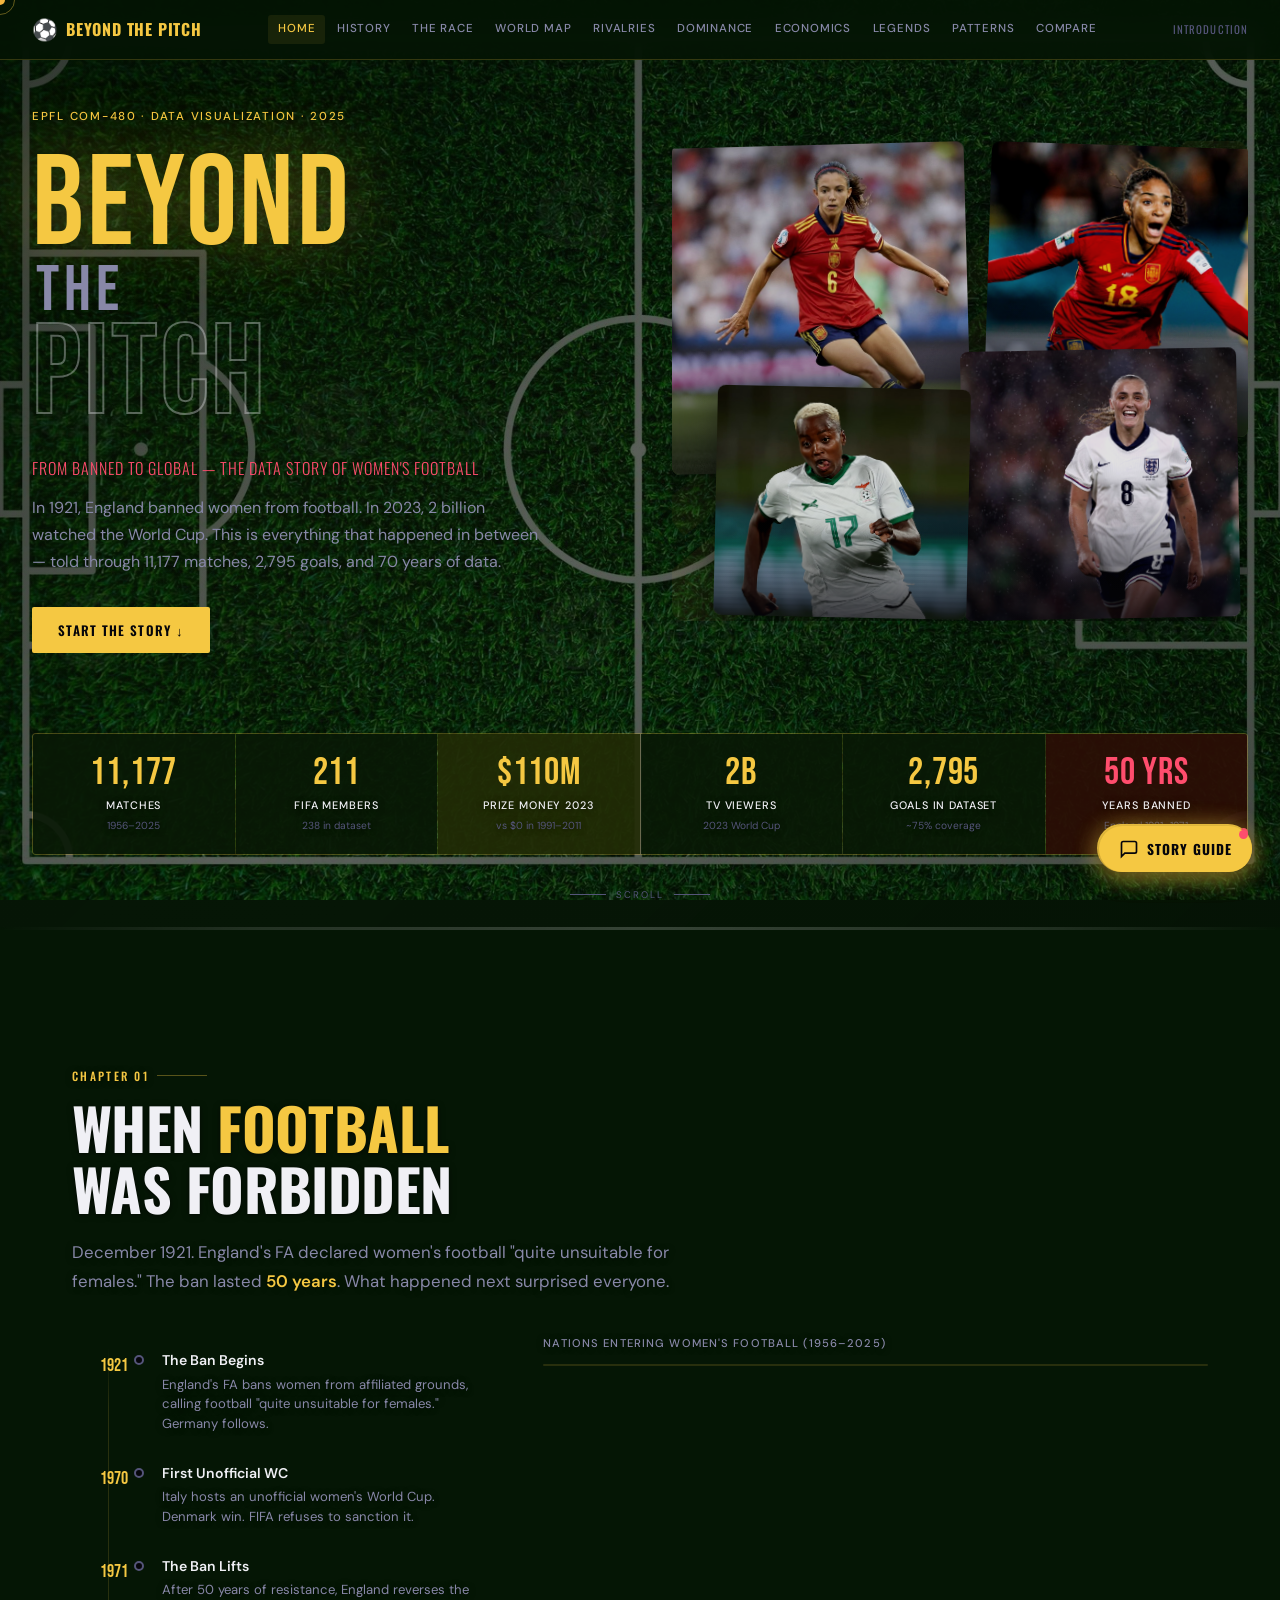
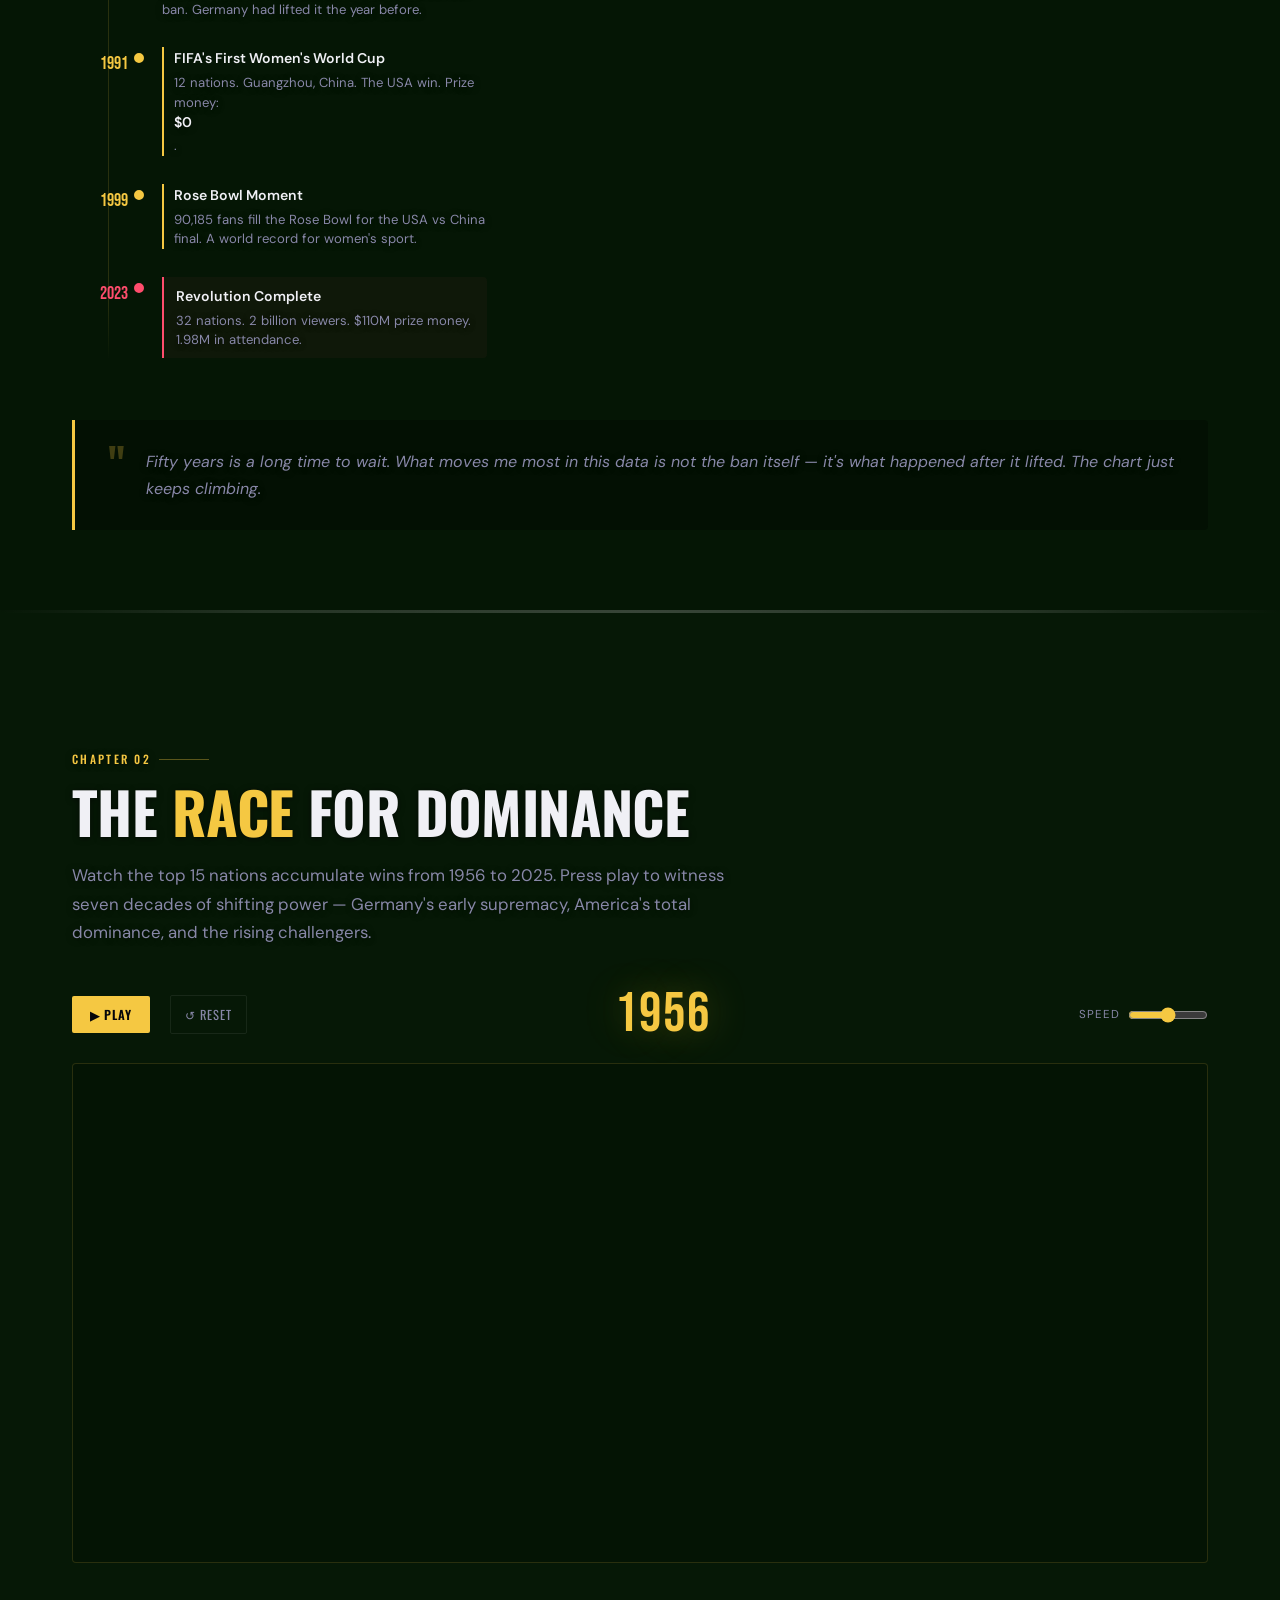
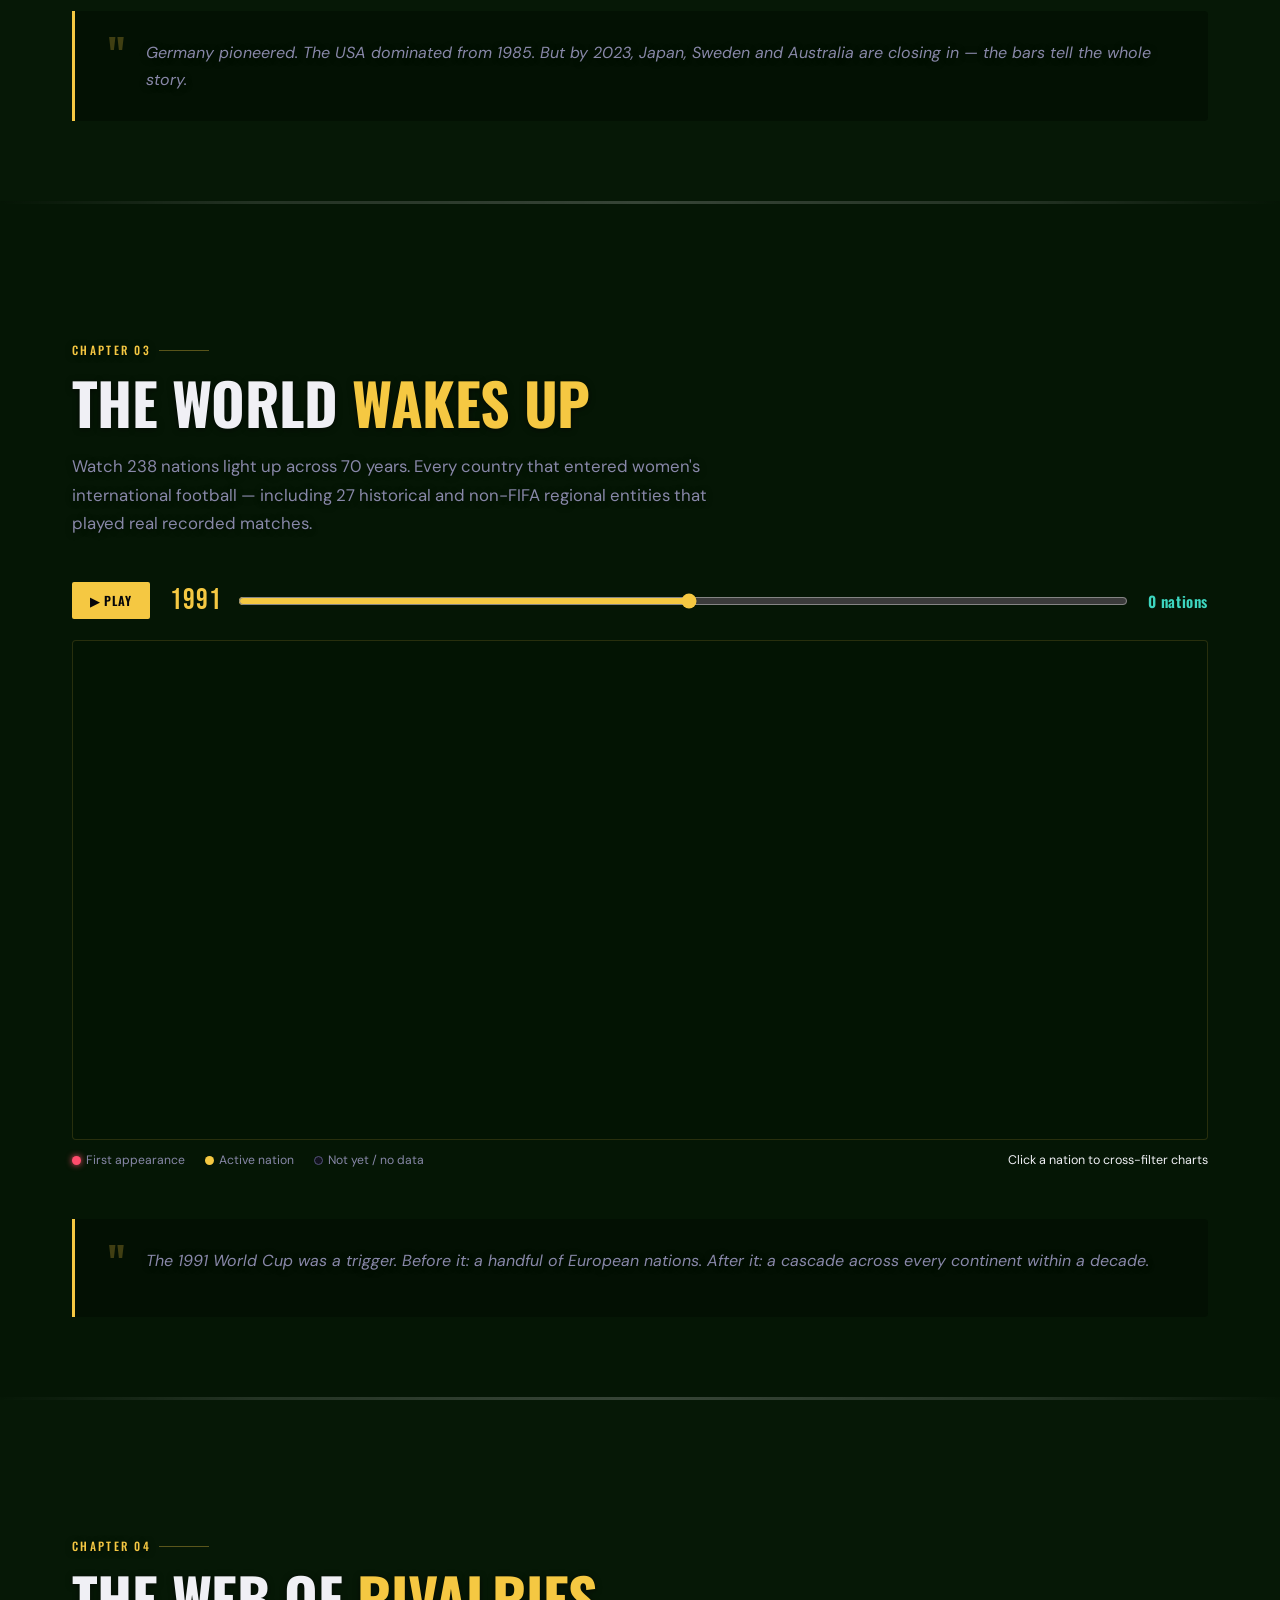
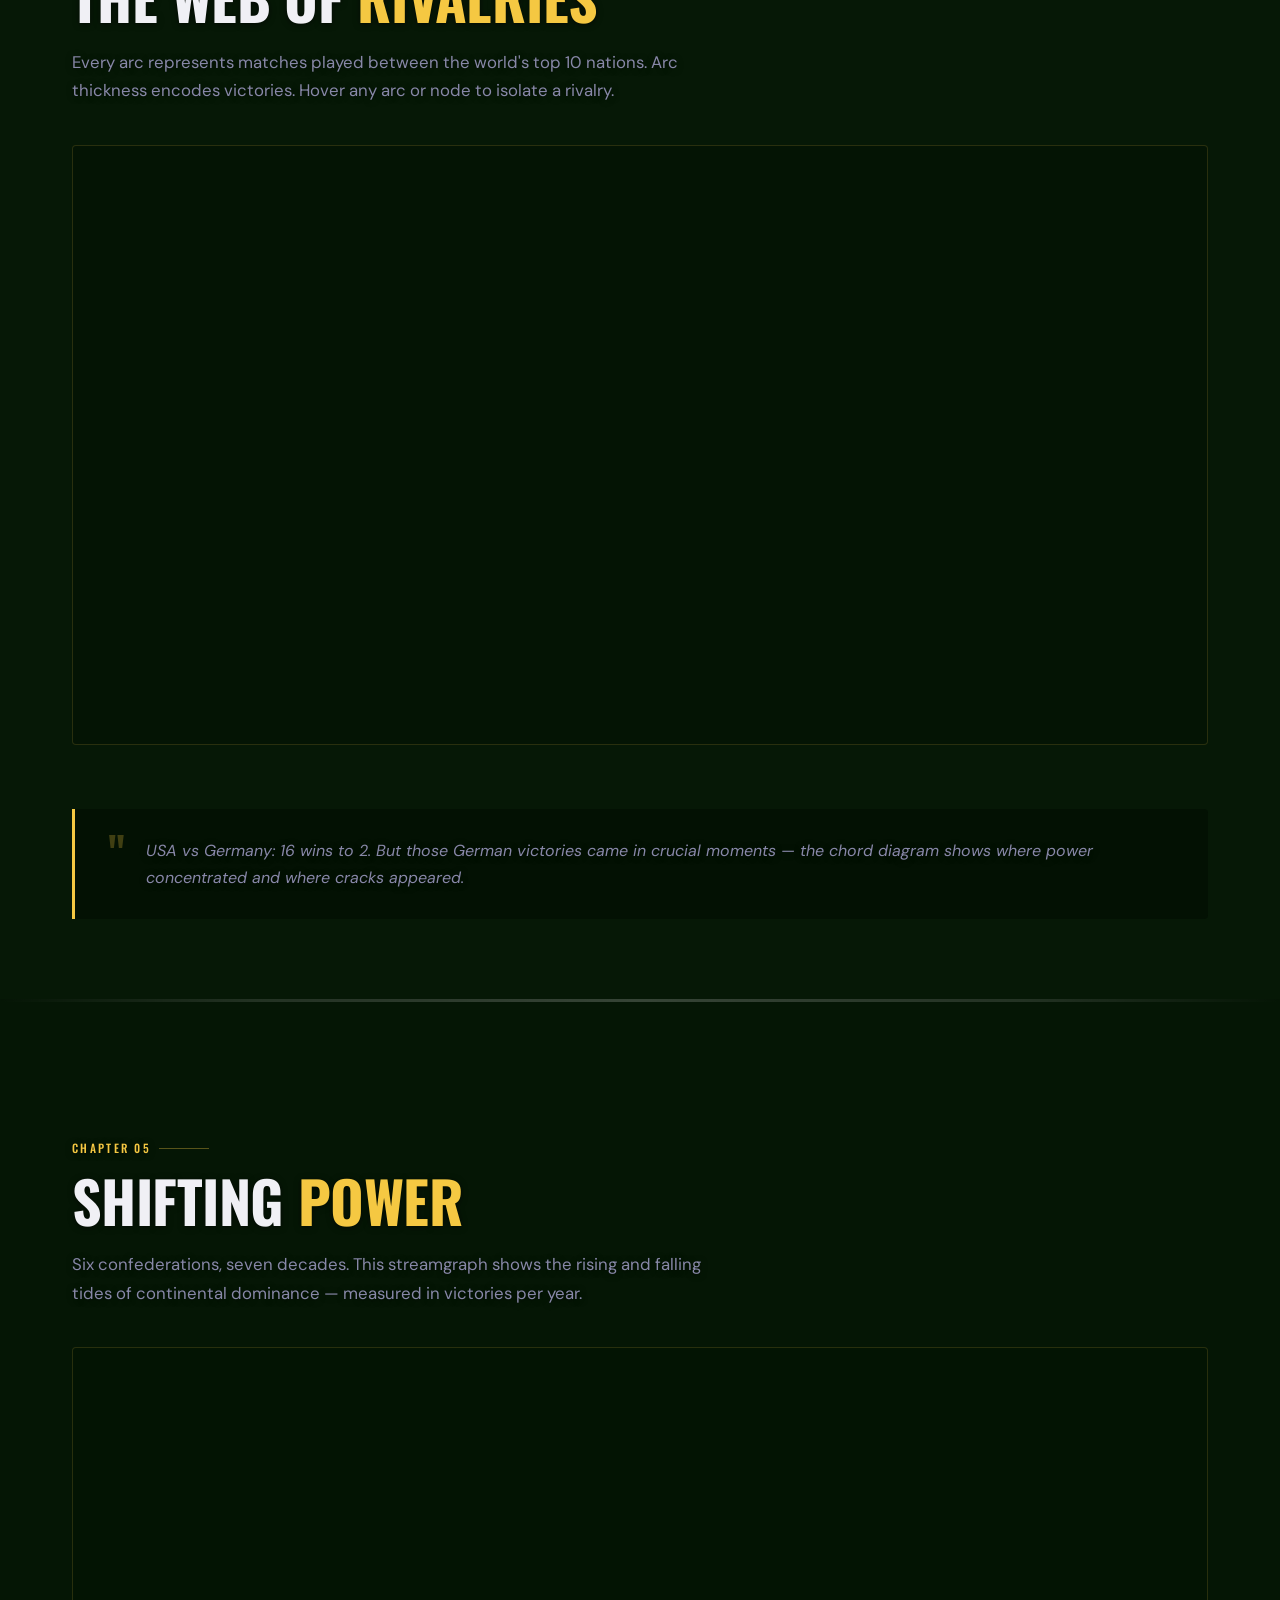
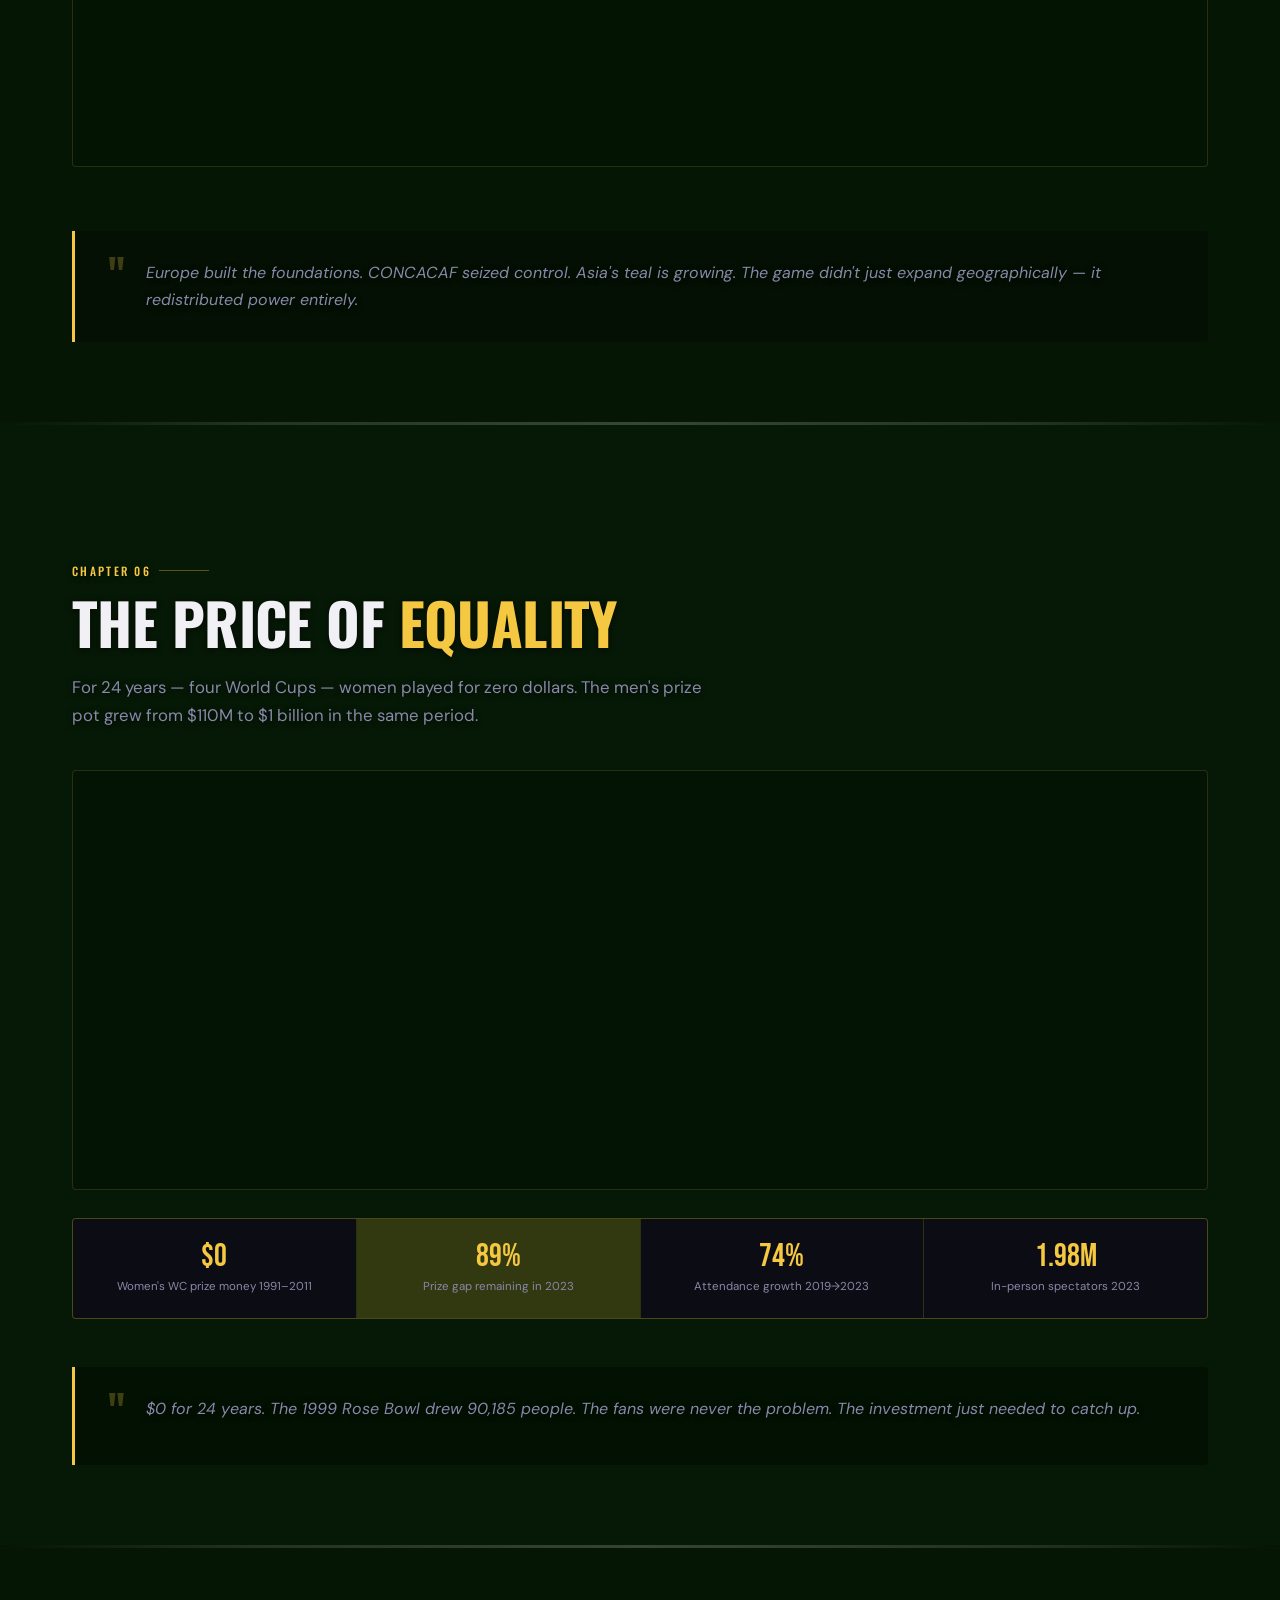
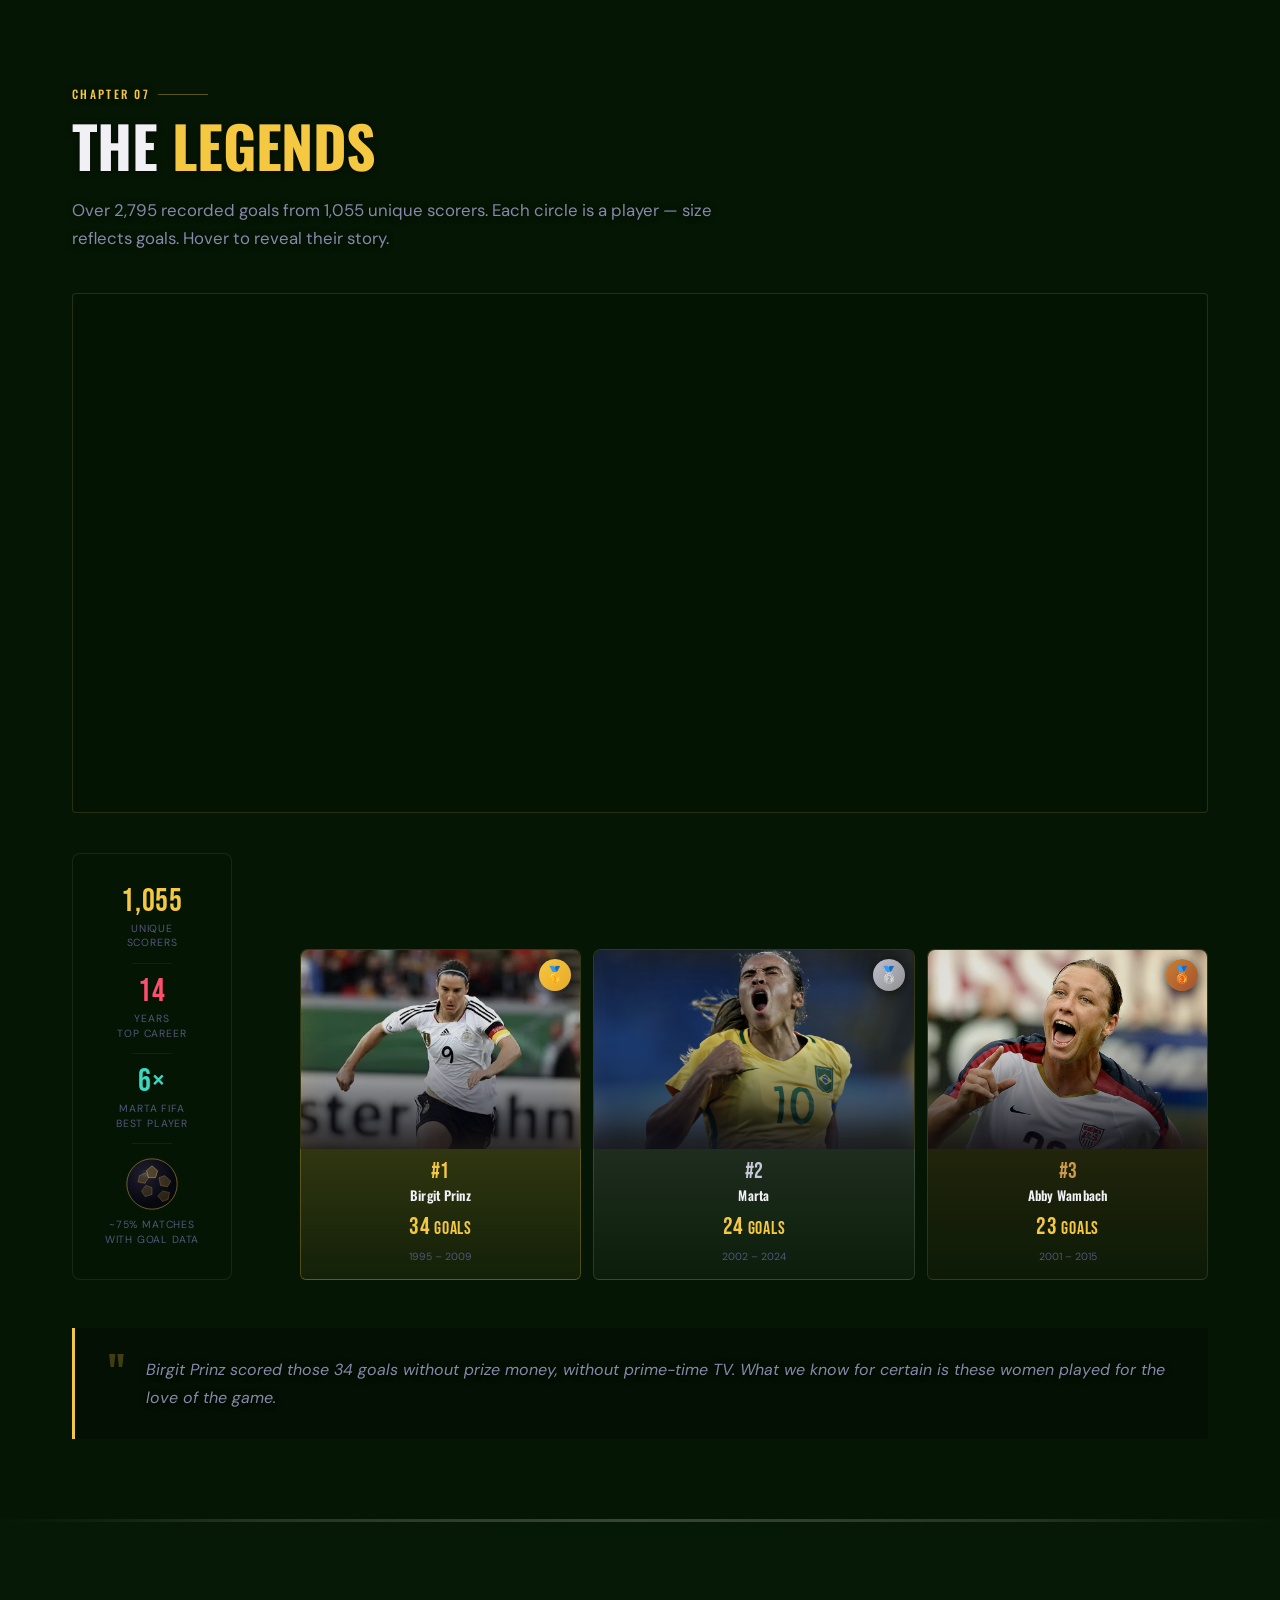
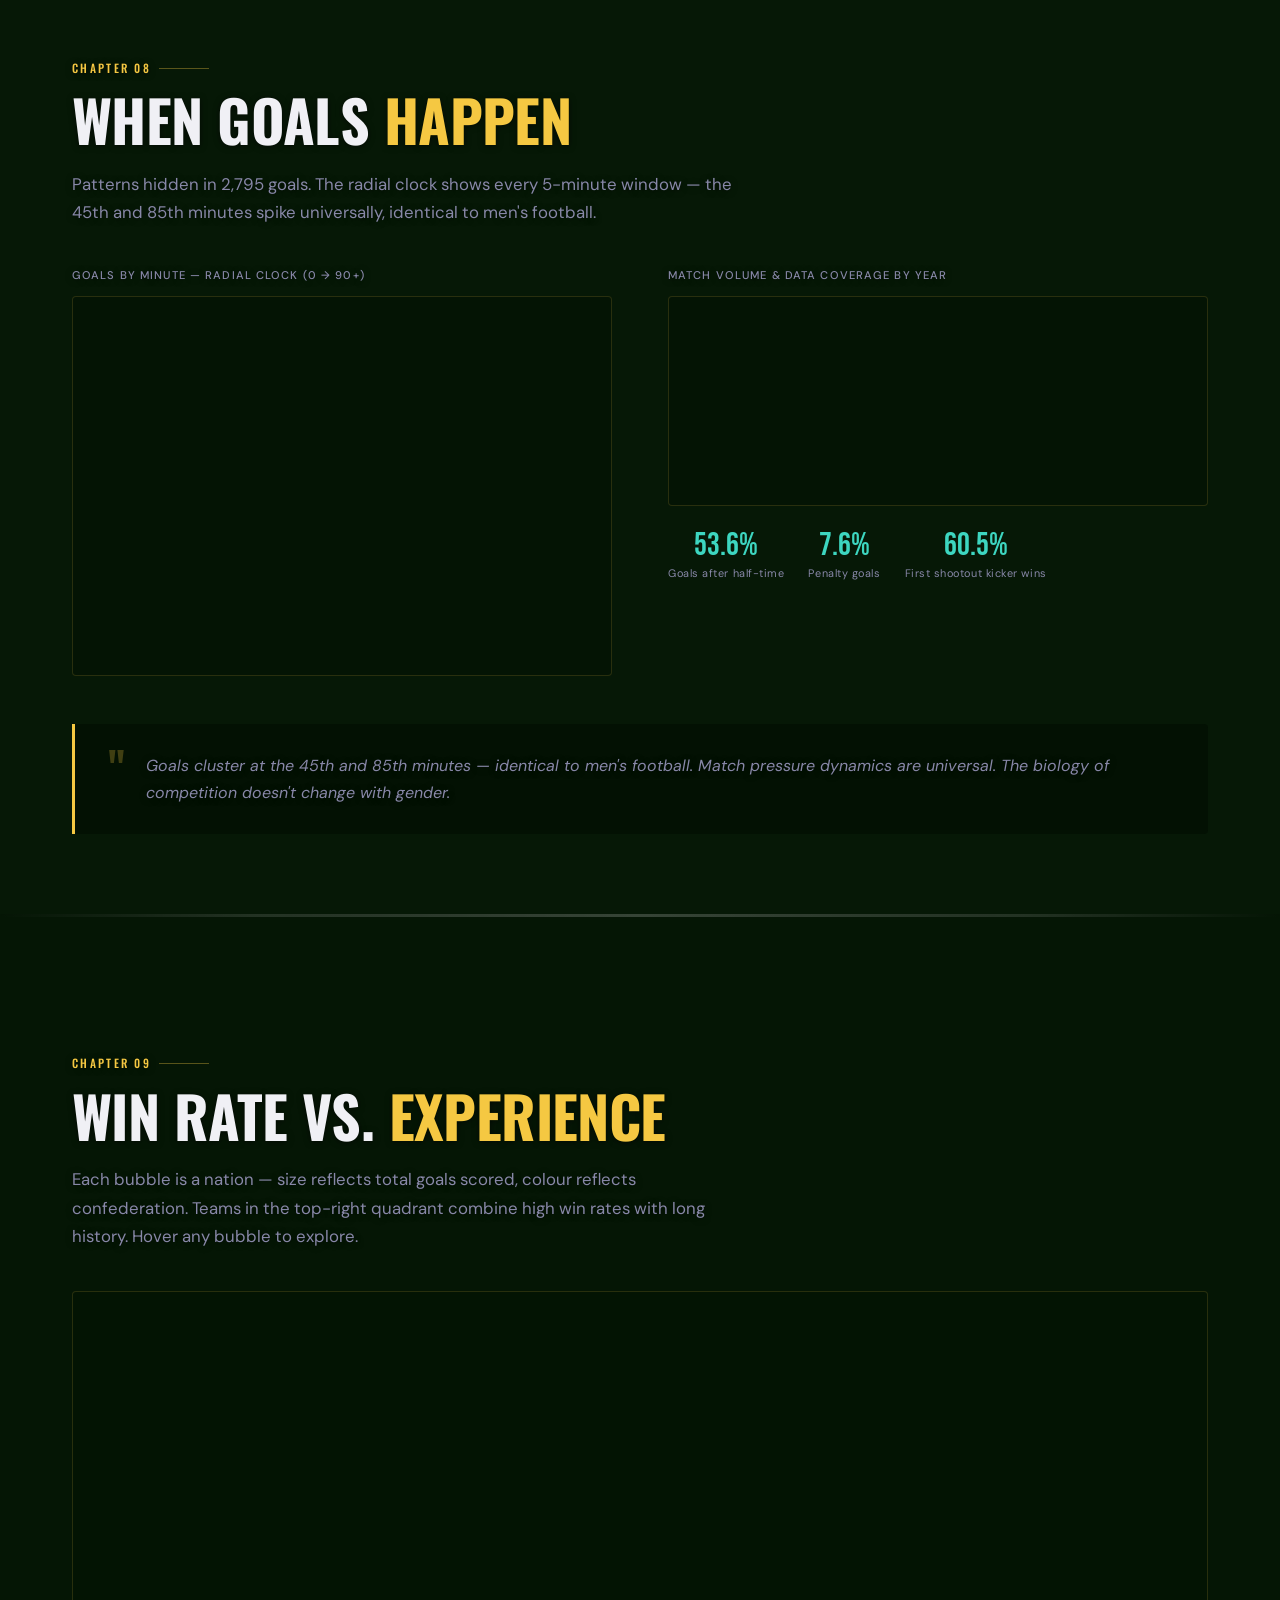
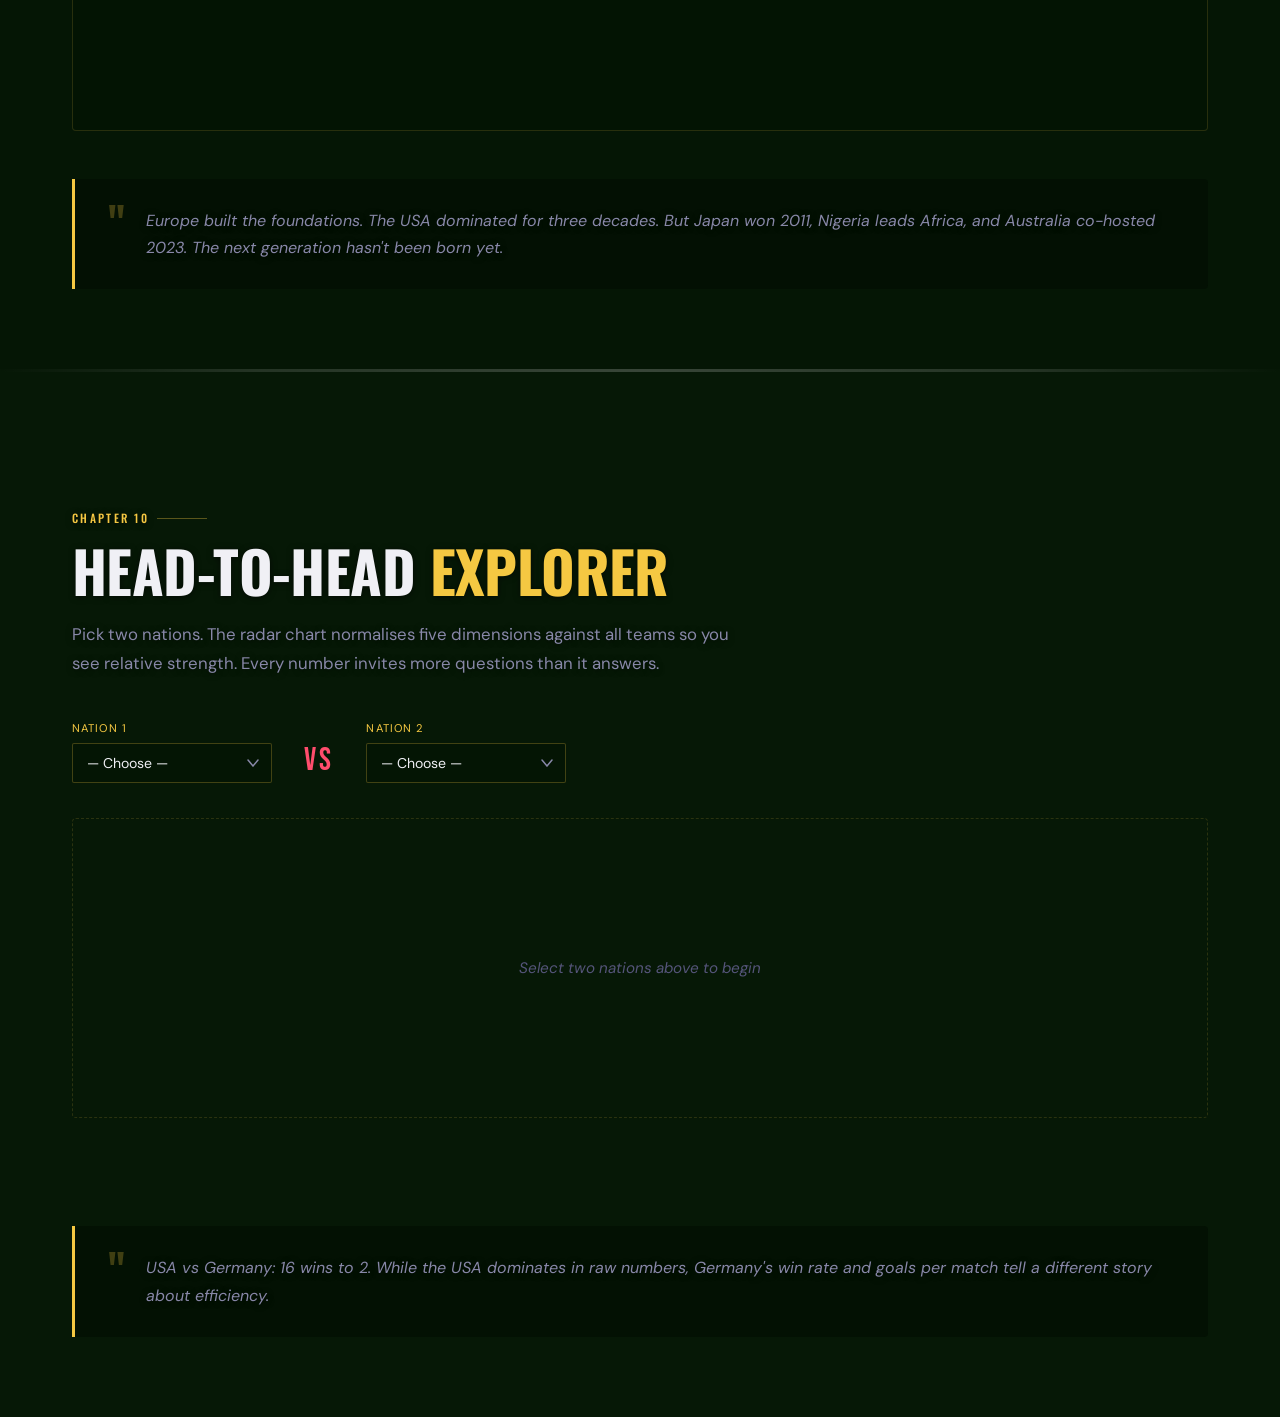
==== index.html @ 1fbd68d1 "New website  version" ====
<!DOCTYPE html>
<html lang="en">
<head>
    <meta charset="UTF-8">
    <meta name="viewport" content="width=device-width, initial-scale=1.0">
    <title>Beyond the Pitch — Women's Football Data Story</title>
    <link rel="preconnect" href="https://fonts.googleapis.com">
    <link rel="preconnect" href="https://fonts.gstatic.com" crossorigin>
    <link href="https://fonts.googleapis.com/css2?family=Bebas+Neue&family=Oswald:wght@200;300;400;500;600;700&family=DM+Sans:ital,opsz,wght@0,9..40,300;0,9..40,400;0,9..40,500;1,9..40,300&display=swap" rel="stylesheet">
    <link rel="stylesheet" href="css/style.css">
    <!-- Data bundle (inlined so no server required) -->
    <script src="data/bundle.js"></script>
    <script src="https://d3js.org/d3.v7.min.js"></script>
    <script src="https://d3js.org/topojson.v3.min.js"></script>
    <script src="https://cdnjs.cloudflare.com/ajax/libs/gsap/3.12.2/gsap.min.js"></script>
</head>
<body>

<!-- LOADING SCREEN -->
<div id="loader">
    <div class="loader-inner">
        <div class="loader-ball"></div>
        <div class="loader-text">BEYOND THE PITCH</div>
        <div class="loader-sub">Loading 70 years of history…</div>
        <div class="loader-bar"><div class="loader-fill" id="loader-fill"></div></div>
    </div>
</div>

<!-- SCROLL PROGRESS -->
<div id="scroll-progress-bar"></div>

<!-- CUSTOM CURSOR -->
<div id="cursor"></div>
<div id="cursor-trail"></div>

<!-- NAVIGATION -->
<nav id="main-nav">
    <div class="nav-brand">
        <span class="nav-logo">⚽</span>
        <span class="nav-title">Beyond the Pitch</span>
    </div>
    <ul class="nav-links">
        <li><a href="#hero">Home</a></li>
        <li><a href="#history">History</a></li>
        <li><a href="#race">The Race</a></li>
        <li><a href="#worldmap">World Map</a></li>
        <li><a href="#rivalries">Rivalries</a></li>
        <li><a href="#dominance">Dominance</a></li>
        <li><a href="#economics">Economics</a></li>
        <li><a href="#legends">Legends</a></li>
        <li><a href="#patterns">Patterns</a></li>
        <li><a href="#explorer">Compare</a></li>
    </ul>
    <div class="nav-chapter-indicator"><span id="nav-chapter-text">Introduction</span></div>
</nav>

<!-- ANIMATED BACKGROUND -->
<canvas id="bg-canvas"></canvas>

<div class="content-wrapper">

<!-- ═══════════ HERO ═══════════ -->
<section id="hero" class="section-hero">
    <div class="hero-content">
        <div class="hero-eyebrow">EPFL COM-480 · Data Visualization · 2025</div>
        <div class="hero-title-block">
            <div class="ht-beyond">BEYOND</div>
            <div class="ht-the">THE</div>
            <div class="ht-pitch">PITCH</div>
        </div>
        <p class="hero-tagline">From Banned to Global — The Data Story of Women's Football</p>
        <p class="hero-desc">In 1921, England banned women from football. In 2023, 2 billion watched the World Cup. This is everything that happened in between — told through 11,177 matches, 2,795 goals, and 70 years of data.</p>
        <div class="hero-cta-row">
            <button class="btn-primary" onclick="document.getElementById('history').scrollIntoView({behavior:'smooth'})">
                Start the Story ↓
            </button>
        </div>
    </div>
    <div class="hero-visual">
        <div class="hero-collage">
            <div class="hc-card hc-1">
                <img src="img_hero1.jpg" alt="" loading="lazy">
                <div class="hc-shimmer"></div>
            </div>
            <div class="hc-card hc-2">
                <img src="img_hero2.webp" alt="" loading="lazy">
                <div class="hc-shimmer"></div>
            </div>
            <div class="hc-card hc-3">
                <img src="img_hero3.avif" alt="" loading="lazy">
                <div class="hc-shimmer"></div>
            </div>
            <div class="hc-card hc-4">
                <img src="img_hero4.jpg" alt="" loading="lazy">
                <div class="hc-shimmer"></div>
            </div>
            <!-- diagonal accent lines -->
            <div class="hc-lines" aria-hidden="true">
                <svg viewBox="0 0 600 480" preserveAspectRatio="none" xmlns="http://www.w3.org/2000/svg">
                    <line x1="0" y1="480" x2="600" y2="0" stroke="rgba(245,200,66,0.06)" stroke-width="80"/>
                    <line x1="0" y1="380" x2="480" y2="0" stroke="rgba(245,200,66,0.04)" stroke-width="40"/>
                    <line x1="120" y1="480" x2="600" y2="80" stroke="rgba(245,200,66,0.03)" stroke-width="30"/>
                </svg>
            </div>
        </div>
    </div>
    <div class="hero-stats-grid">
        <div class="hstat"><div class="hstat-num" data-target="11177">0</div><div class="hstat-label">Matches</div><div class="hstat-period">1956–2025</div></div>
        <div class="hstat"><div class="hstat-num" data-target="211">0</div><div class="hstat-label">FIFA Members</div><div class="hstat-period">238 in dataset</div></div>
        <div class="hstat hstat-accent"><div class="hstat-num" data-prefix="$" data-target="110" data-suffix="M">$0M</div><div class="hstat-label">Prize Money 2023</div><div class="hstat-period">vs $0 in 1991–2011</div></div>
        <div class="hstat"><div class="hstat-num" data-target="2" data-suffix="B">0B</div><div class="hstat-label">TV Viewers</div><div class="hstat-period">2023 World Cup</div></div>
        <div class="hstat"><div class="hstat-num" data-target="2795">0</div><div class="hstat-label">Goals in Dataset</div><div class="hstat-period">~75% coverage</div></div>
        <div class="hstat hstat-warn"><div class="hstat-num" data-target="50" data-suffix=" yrs">0</div><div class="hstat-label">Years Banned</div><div class="hstat-period">England 1921–1971</div></div>
    </div>
    <div class="hero-scroll-hint"><div class="scroll-hint-line"></div><span>SCROLL</span><div class="scroll-hint-line"></div></div>
</section>

<!-- ═══════════ CHAPTER 1: HISTORY ═══════════ -->
<section id="history" class="story-section">
    <div class="section-container">
        <div class="chapter-label">Chapter 01</div>
        <h2 class="section-title">When <em>Football</em><br>Was Forbidden</h2>
        <p class="section-lede">December 1921. England's FA declared women's football "quite unsuitable for females." The ban lasted <strong>50 years</strong>. What happened next surprised everyone.</p>
        <div class="two-col">
            <div class="col-text">
                <div class="timeline-events">
                    <div class="tevent" data-year="1921">
                        <div class="tevent-year">1921</div><div class="tevent-dot"></div>
                        <div class="tevent-body"><strong>The Ban Begins</strong><p>England's FA bans women from affiliated grounds, calling football "quite unsuitable for females." Germany follows.</p></div>
                    </div>
                    <div class="tevent" data-year="1970">
                        <div class="tevent-year">1970</div><div class="tevent-dot"></div>
                        <div class="tevent-body"><strong>First Unofficial WC</strong><p>Italy hosts an unofficial women's World Cup. Denmark win. FIFA refuses to sanction it.</p></div>
                    </div>
                    <div class="tevent" data-year="1971">
                        <div class="tevent-year">1971</div><div class="tevent-dot"></div>
                        <div class="tevent-body"><strong>The Ban Lifts</strong><p>After 50 years of resistance, England reverses the ban. Germany had lifted it the year before.</p></div>
                    </div>
                    <div class="tevent featured" data-year="1991">
                        <div class="tevent-year">1991</div><div class="tevent-dot"></div>
                        <div class="tevent-body"><strong>FIFA's First Women's World Cup</strong><p>12 nations. Guangzhou, China. The USA win. Prize money: <strong>$0</strong>.</p></div>
                    </div>
                    <div class="tevent featured" data-year="1999">
                        <div class="tevent-year">1999</div><div class="tevent-dot"></div>
                        <div class="tevent-body"><strong>Rose Bowl Moment</strong><p>90,185 fans fill the Rose Bowl for the USA vs China final. A world record for women's sport.</p></div>
                    </div>
                    <div class="tevent gold" data-year="2023">
                        <div class="tevent-year">2023</div><div class="tevent-dot"></div>
                        <div class="tevent-body"><strong>Revolution Complete</strong><p>32 nations. 2 billion viewers. $110M prize money. 1.98M in attendance.</p></div>
                    </div>
                </div>
            </div>
            <div class="col-viz">
                <div class="viz-title">Nations entering women's football (1956–2025)</div>
                <div id="timeline-growth" class="viz-box"></div>
            </div>
        </div>
        <div class="narrator-quote fade-up">
            <div class="nq-mark">"</div>
            <div><blockquote>Fifty years is a long time to wait. What moves me most in this data is not the ban itself — it's what happened after it lifted. The chart just keeps climbing.</blockquote></div>
        </div>
    </div>
</section>

<!-- ═══════════ CHAPTER 2: RACE ═══════════ -->
<section id="race" class="story-section alt">
    <div class="section-container">
        <div class="chapter-label">Chapter 02</div>
        <h2 class="section-title">The <em>Race</em> for Dominance</h2>
        <p class="section-lede">Watch the top 15 nations accumulate wins from 1956 to 2025. Press play to witness seven decades of shifting power — Germany's early supremacy, America's total dominance, and the rising challengers.</p>
        <div class="race-controls">
            <button id="race-play-btn" class="btn-control" onclick="toggleRace()">
                <span id="race-btn-label">▶ Play</span>
            </button>
            <button class="btn-control-ghost" onclick="resetRace()">↺ Reset</button>
            <div class="race-year-display"><span class="race-year-num" id="race-year">1956</span></div>
            <div class="race-speed-ctrl">
                <label>Speed</label>
                <input type="range" id="race-speed" min="1" max="5" value="3" step="1">
            </div>
        </div>
        <div id="race-chart" class="viz-box race-viz"></div>
        <div class="narrator-quote fade-up">
            <div class="nq-mark">"</div>
            <div><blockquote>Germany pioneered. The USA dominated from 1985. But by 2023, Japan, Sweden and Australia are closing in — the bars tell the whole story.</blockquote></div>
        </div>
    </div>
</section>

<!-- ═══════════ CHAPTER 3: WORLD MAP ═══════════ -->
<section id="worldmap" class="story-section">
    <div class="section-container">
        <div class="chapter-label">Chapter 03</div>
        <h2 class="section-title">The World <em>Wakes Up</em></h2>
        <p class="section-lede">Watch 238 nations light up across 70 years. Every country that entered women's international football — including 27 historical and non-FIFA regional entities that played real recorded matches.</p>
        <div class="map-controls-row">
            <button id="map-play-btn" class="btn-control" onclick="toggleMapAnimation()">▶ Play</button>
            <div class="map-slider-wrap">
                <span class="map-year-badge" id="map-year-label">1991</span>
                <input id="map-year-slider" type="range" min="1956" max="2025" step="1" value="1991" oninput="updateMapYear(this.value)">
            </div>
            <div class="map-live-count"><span id="map-team-count">0</span> nations</div>
        </div>
        <div id="world-map" class="viz-box map-viz-box"></div>
        <div class="map-legend-row">
            <div class="mleg-item"><span class="mleg-dot new"></span> First appearance</div>
            <div class="mleg-item"><span class="mleg-dot active"></span> Active nation</div>
            <div class="mleg-item"><span class="mleg-dot none"></span> Not yet / no data</div>
            <div id="map-hover-info" class="map-hover-info">Click a nation to cross-filter charts</div>
        </div>
        <div class="narrator-quote fade-up">
            <div class="nq-mark">"</div>
            <div><blockquote>The 1991 World Cup was a trigger. Before it: a handful of European nations. After it: a cascade across every continent within a decade.</blockquote></div>
        </div>
    </div>
</section>

<!-- ═══════════ CHAPTER 4: RIVALRIES ═══════════ -->
<section id="rivalries" class="story-section alt">
    <div class="section-container">
        <div class="chapter-label">Chapter 04</div>
        <h2 class="section-title">The Web of <em>Rivalries</em></h2>
        <p class="section-lede">Every arc represents matches played between the world's top 10 nations. Arc thickness encodes victories. Hover any arc or node to isolate a rivalry.</p>
        <div id="chord-chart" class="viz-box chord-viz-box"></div>
        <div class="chord-legend-row" id="chord-legend"></div>
        <div class="narrator-quote fade-up">
            <div class="nq-mark">"</div>
            <div><blockquote>USA vs Germany: 16 wins to 2. But those German victories came in crucial moments — the chord diagram shows where power concentrated and where cracks appeared.</blockquote></div>
        </div>
    </div>
</section>

<!-- ═══════════ CHAPTER 5: DOMINANCE ═══════════ -->
<section id="dominance" class="story-section">
    <div class="section-container">
        <div class="chapter-label">Chapter 05</div>
        <h2 class="section-title">Shifting <em>Power</em></h2>
        <p class="section-lede">Six confederations, seven decades. This streamgraph shows the rising and falling tides of continental dominance — measured in victories per year.</p>
        <div id="stream-chart" class="viz-box stream-viz-box"></div>
        <div class="stream-legend" id="stream-legend"></div>
        <div class="narrator-quote fade-up">
            <div class="nq-mark">"</div>
            <div><blockquote>Europe built the foundations. CONCACAF seized control. Asia's teal is growing. The game didn't just expand geographically — it redistributed power entirely.</blockquote></div>
        </div>
    </div>
</section>

<!-- ═══════════ CHAPTER 6: ECONOMICS ═══════════ -->
<section id="economics" class="story-section alt">
    <div class="section-container">
        <div class="chapter-label">Chapter 06</div>
        <h2 class="section-title">The Price of <em>Equality</em></h2>
        <p class="section-lede">For 24 years — four World Cups — women played for zero dollars. The men's prize pot grew from $110M to $1 billion in the same period.</p>
        <div id="economics-chart" class="viz-box econ-viz-box"></div>
        <div class="econ-stats-row">
            <div class="estat"><div class="estat-num">$0</div><div class="estat-label">Women's WC prize money 1991–2011</div></div>
            <div class="estat accent"><div class="estat-num">89%</div><div class="estat-label">Prize gap remaining in 2023</div></div>
            <div class="estat"><div class="estat-num">74%</div><div class="estat-label">Attendance growth 2019→2023</div></div>
            <div class="estat"><div class="estat-num">1.98M</div><div class="estat-label">In-person spectators 2023</div></div>
        </div>
        <div class="narrator-quote fade-up">
            <div class="nq-mark">"</div>
            <div><blockquote>$0 for 24 years. The 1999 Rose Bowl drew 90,185 people. The fans were never the problem. The investment just needed to catch up.</blockquote></div>
        </div>
    </div>
</section>

<!-- ═══════════ CHAPTER 7: LEGENDS ═══════════ -->
<section id="legends" class="story-section">
    <div class="section-container">
        <div class="chapter-label">Chapter 07</div>
        <h2 class="section-title">The <em>Legends</em></h2>
        <p class="section-lede">Over 2,795 recorded goals from 1,055 unique scorers. Each circle is a player — size reflects goals. Hover to reveal their story.</p>
        <div id="bubble-chart" class="viz-box bubble-viz-box"></div>
        <div class="legends-podium">
            <!-- Decorative ball + podium stage -->
            <div class="pod-scene">
                <!-- Stats column beside podium -->
                <div class="pod-stats-col">
                    <div class="pod-stat-item">
                        <div class="pod-stat-num">1,055</div>
                        <div class="pod-stat-label">Unique<br>Scorers</div>
                    </div>
                    <div class="pod-stat-divider"></div>
                    <div class="pod-stat-item">
                        <div class="pod-stat-num" style="color:var(--rose)">14</div>
                        <div class="pod-stat-label">Years<br>Top Career</div>
                    </div>
                    <div class="pod-stat-divider"></div>
                    <div class="pod-stat-item">
                        <div class="pod-stat-num" style="color:var(--teal)">6×</div>
                        <div class="pod-stat-label">Marta FIFA<br>Best Player</div>
                    </div>
                    <div class="pod-stat-divider"></div>
                    <div class="pod-stat-item">
                        <svg class="pod-mini-ball" viewBox="0 0 80 80" xmlns="http://www.w3.org/2000/svg">
                            <defs>
                                <radialGradient id="mbg" cx="35%" cy="30%" r="60%">
                                    <stop offset="0%" stop-color="#1e1e30"/>
                                    <stop offset="100%" stop-color="#07070f"/>
                                </radialGradient>
                            </defs>
                            <circle cx="40" cy="40" r="36" fill="url(#mbg)" stroke="#f5c842" stroke-width="1.2" stroke-opacity="0.5"/>
                            <polygon points="40,14 48,21 45,31 35,31 32,21" fill="rgba(245,200,66,0.25)" stroke="#f5c842" stroke-width="1" stroke-opacity="0.6"/>
                            <polygon points="22,28 31,24 35,31 30,39 20,37" fill="rgba(245,200,66,0.18)" stroke="#f5c842" stroke-width="0.8" stroke-opacity="0.45"/>
                            <polygon points="58,28 67,36 62,44 52,42 50,31" fill="rgba(245,200,66,0.18)" stroke="#f5c842" stroke-width="0.8" stroke-opacity="0.4"/>
                            <polygon points="25,50 31,42 40,45 40,55 30,58" fill="rgba(245,200,66,0.15)" stroke="#f5c842" stroke-width="0.8" stroke-opacity="0.4"/>
                            <polygon points="55,50 65,52 63,62 55,65 48,57" fill="rgba(245,200,66,0.15)" stroke="#f5c842" stroke-width="0.8" stroke-opacity="0.35"/>
                            <circle cx="30" cy="25" r="5" fill="rgba(255,255,255,0.05)"/>
                        </svg>
                        <div class="pod-stat-label" style="margin-top:6px">~75% matches<br>with goal data</div>
                    </div>
                </div>
                <!-- Three player silhouettes on podium steps -->
                <div class="pod-players">
                    <div class="pod-player pod-silver">
                        <div class="pod-photo-frame">
                            <img src="img_prinz.webp" alt="Birgit Prinz" loading="lazy">
                            <div class="pod-photo-glow gold-glow"></div>
                        </div>
                        <div class="pod-medal-badge" style="background:linear-gradient(135deg,#f5c842,#e8a828)">🥇</div>
                        <div class="pod-step pod-step-1">
                            <div class="pod-step-num">#1</div>
                            <div class="pod-step-name">Birgit Prinz</div>
                            <div class="pod-step-goals"><span>34</span> goals</div>
                            <div class="pod-step-years">1995 – 2009</div>
                        </div>
                    </div>
                    <div class="pod-player pod-gold pod-center">
                        <div class="pod-photo-frame">
                            <img src="img_marta.jpg" alt="Marta" loading="lazy">
                            <div class="pod-photo-glow silver-glow"></div>
                        </div>
                        <div class="pod-medal-badge" style="background:linear-gradient(135deg,#c0c0d0,#909090)">🥈</div>
                        <div class="pod-step pod-step-2">
                            <div class="pod-step-num">#2</div>
                            <div class="pod-step-name">Marta</div>
                            <div class="pod-step-goals"><span>24</span> goals</div>
                            <div class="pod-step-years">2002 – 2024</div>
                        </div>
                    </div>
                    <div class="pod-player pod-bronze">
                        <div class="pod-photo-frame">
                            <img src="img_wambach.jpg" alt="Abby Wambach" loading="lazy">
                            <div class="pod-photo-glow bronze-glow"></div>
                        </div>
                        <div class="pod-medal-badge" style="background:linear-gradient(135deg,#cd7f32,#a0522d)">🥉</div>
                        <div class="pod-step pod-step-3">
                            <div class="pod-step-num">#3</div>
                            <div class="pod-step-name">Abby Wambach</div>
                            <div class="pod-step-goals"><span>23</span> goals</div>
                            <div class="pod-step-years">2001 – 2015</div>
                        </div>
                    </div>
                </div>
            </div>
        </div>
        <div class="narrator-quote fade-up">
            <div class="nq-mark">"</div>
            <div><blockquote>Birgit Prinz scored those 34 goals without prize money, without prime-time TV. What we know for certain is these women played for the love of the game.</blockquote></div>
        </div>
    </div>
</section>

<!-- ═══════════ CHAPTER 8: PATTERNS ═══════════ -->
<section id="patterns" class="story-section alt">
    <div class="section-container">
        <div class="chapter-label">Chapter 08</div>
        <h2 class="section-title">When Goals <em>Happen</em></h2>
        <p class="section-lede">Patterns hidden in 2,795 goals. The radial clock shows every 5-minute window — the 45th and 85th minutes spike universally, identical to men's football.</p>
        <div class="two-col equal-viz">
            <div>
                <div class="viz-title">Goals by minute — radial clock (0 → 90+)</div>
                <div id="radial-chart" class="viz-box radial-viz-box"></div>
            </div>
            <div>
                <div class="viz-title">Match volume &amp; data coverage by year</div>
                <div id="activity-chart" class="viz-box activity-viz-box"></div>
                <div class="pattern-stats-row">
                    <div class="pstat"><div class="pstat-num">53.6%</div><div class="pstat-label">Goals after half-time</div></div>
                    <div class="pstat"><div class="pstat-num">7.6%</div><div class="pstat-label">Penalty goals</div></div>
                    <div class="pstat"><div class="pstat-num">60.5%</div><div class="pstat-label">First shootout kicker wins</div></div>
                </div>
            </div>
        </div>
        <div class="narrator-quote fade-up">
            <div class="nq-mark">"</div>
            <div><blockquote>Goals cluster at the 45th and 85th minutes — identical to men's football. Match pressure dynamics are universal. The biology of competition doesn't change with gender.</blockquote></div>
        </div>
    </div>
</section>

<!-- ═══════════ CHAPTER 9: NATIONS ═══════════ -->
<section id="nations" class="story-section">
    <div class="section-container">
        <div class="chapter-label">Chapter 09</div>
        <h2 class="section-title">Win Rate vs. <em>Experience</em></h2>
        <p class="section-lede">Each bubble is a nation — size reflects total goals scored, colour reflects confederation. Teams in the top-right quadrant combine high win rates with long history. Hover any bubble to explore.</p>
        <div id="scatter-chart" class="viz-box scatter-viz-box"></div>
        <div class="narrator-quote fade-up">
            <div class="nq-mark">"</div>
            <div><blockquote>Europe built the foundations. The USA dominated for three decades. But Japan won 2011, Nigeria leads Africa, and Australia co-hosted 2023. The next generation hasn't been born yet.</blockquote></div>
        </div>
    </div>
</section>

<!-- ═══════════ CHAPTER 10: EXPLORER ═══════════ -->
<section id="explorer" class="story-section alt">
    <div class="section-container">
        <div class="chapter-label">Chapter 10</div>
        <h2 class="section-title">Head-to-Head <em>Explorer</em></h2>
        <p class="section-lede">Pick two nations. The radar chart normalises five dimensions against all teams so you see relative strength. Every number invites more questions than it answers.</p>
        <div class="explorer-ui">
            <div class="explorer-selects">
                <div class="select-group"><label>Nation 1</label><select id="team1-select" onchange="updateComparison()"><option value="">— Choose —</option></select></div>
                <div class="vs-divider-text">VS</div>
                <div class="select-group"><label>Nation 2</label><select id="team2-select" onchange="updateComparison()"><option value="">— Choose —</option></select></div>
            </div>
            <div id="comparison-result" class="comparison-area"><div class="comparison-placeholder">Select two nations above to begin</div></div>
        </div>
        <div class="narrator-quote fade-up">
            <div class="nq-mark">"</div>
            <div><blockquote>USA vs Germany: 16 wins to 2. While the USA dominates in raw numbers, Germany's win rate and goals per match tell a different story about efficiency.</blockquote></div>
        </div>
    </div>
</section>


</div><!-- end content-wrapper -->
<div id="cf-badge" style="display:none;position:fixed;top:72px;left:50%;transform:translateX(-50%);
     background:rgba(245,200,66,0.95);color:#05050a;padding:7px 18px;border-radius:20px;
     font-family:'Oswald',sans-serif;font-size:.78rem;font-weight:600;letter-spacing:.08em;
     text-transform:uppercase;z-index:2000;cursor:pointer;box-shadow:0 4px 20px rgba(0,0,0,0.4);
     align-items:center;gap:8px;white-space:nowrap;"></div>
<div id="tooltip" class="global-tooltip"></div>

<script src="js/mapfix.js"></script>
<script src="js/crossfilter.js"></script>
<script src="js/background.js"></script>
<script src="js/charts.js"></script>
<script src="js/interactions.js"></script>


</html>

<!-- ═══════════════ STORYTELLING GUIDE ═══════════════ -->
<button id="chat-fab" onclick="toggleChat()" aria-label="Story Guide">
    <svg viewBox="0 0 24 24" width="22" height="22" fill="none" stroke="currentColor" stroke-width="2" stroke-linecap="round"><path d="M21 15a2 2 0 0 1-2 2H7l-4 4V5a2 2 0 0 1 2-2h14a2 2 0 0 1 2 2z"/></svg>
    <span class="fab-label">Story Guide</span>
    <span class="fab-pulse"></span>
</button>

<div id="chat-panel" class="chat-panel">
    <div class="chat-header">
        <div class="chat-header-left">
            <div class="chat-avatar">⚽</div>
            <div>
                <div class="chat-title">Data Story Guide</div>
                <div class="chat-subtitle">Explore 70 years of women's football</div>
            </div>
        </div>
        <button class="chat-close" onclick="toggleChat()">✕</button>
    </div>
    <div class="chat-messages" id="chat-messages">
        <div class="chat-msg assistant">
            <div class="chat-bubble">
                👋 Welcome to <strong>Beyond the Pitch</strong> — the data story of women's international football.<br><br>
                What would you like to explore?
                <span class="chat-suggestion" onclick="storyReply('ban')">⛔ The 50-year ban</span>
                <span class="chat-suggestion" onclick="storyReply('usa')">🇺🇸 USA's dominance</span>
                <span class="chat-suggestion" onclick="storyReply('prize')">💰 Prize money gap</span>
                <span class="chat-suggestion" onclick="storyReply('legends')">🌟 Greatest players</span>
                <span class="chat-suggestion" onclick="storyReply('growth')">📈 How the game grew</span>
                <span class="chat-suggestion" onclick="storyReply('wc')">🏆 World Cup history</span>
                <span class="chat-suggestion" onclick="storyReply('goals')">⚽ Goal patterns</span>
                <span class="chat-suggestion" onclick="storyReply('rivals')">🔥 Greatest rivalries</span>
            </div>
        </div>
    </div>
</div>

<script>
var chatOpen = false;

var STORIES = {
  ban: {
    text: "⛔ <strong>The 50-Year Ban</strong><br><br>In December 1921, England's Football Association banned women from playing on affiliated grounds, calling it <em>"quite unsuitable for females."</em> Germany followed suit.<br><br>The ban lasted <strong>50 years</strong> — lifted in 1971. But the damage wasn't permanent. Within a decade of the ban lifting, the number of participating nations began climbing. The chart in Chapter 1 shows it: once barriers fall, football fills the space immediately.",
    link: 'history',
    linkLabel: '→ See Chapter 1: History'
  },
  usa: {
    text: "🇺🇸 <strong>USA's Total Dominance</strong><br><br>Since their debut in 1985, the United States have won <strong>465 matches</strong> — more than any nation on Earth. Their win rate stands at <strong>78.8%</strong> across 590 games.<br><br>Against Germany — their fiercest rival — they hold a 16–2 record. Against Japan, 30–2. Against Brazil, 23–4.<br><br>But the Race chart (Chapter 2) tells the real story: they started late, went fast, and never looked back.",
    link: 'race',
    linkLabel: '→ Watch the Bar Chart Race'
  },
  prize: {
    text: "💰 <strong>The Price of Equality</strong><br><br>From 1991 to 2011 — four entire World Cups — women played for <strong>$0</strong> in prize money. Zero.<br><br>Meanwhile the men's pot grew from $110M to $420M. The 1999 Rose Bowl drew 90,185 fans. The 2003 Women's WC had nearly 680,000 in attendance. The gap was never about audience interest.<br><br>By 2023: women received $110M. Men received $1 billion. The gap is closing — from 100% to 89% — but it's still an 89% gap.",
    link: 'economics',
    linkLabel: '→ See the Economics chart'
  },
  legends: {
    text: "🌟 <strong>The Legends</strong><br><br><strong>Birgit Prinz</strong> (Germany) leads with 34 recorded goals — scored across 1995–2009, a 14-year career, without prize money or primetime coverage.<br><br><strong>Marta</strong> (Brazil) won FIFA's Best Women's Player 6 times. <strong>Abby Wambach</strong> scored the equaliser in the 122nd minute of the 2011 WC quarter-final vs Brazil. <strong>Christine Sinclair</strong> (Canada) played at 5 World Cups.<br><br>Note: goalscorer records cover ~75% of matches — some careers may be underrepresented.",
    link: 'legends',
    linkLabel: '→ Explore the Bubble Chart'
  },
  growth: {
    text: "📈 <strong>How the Game Grew</strong><br><br>In 1956, only 2 nations played women's international football: Germany and the Netherlands. By 1991 (the first World Cup), that number had reached around 60. By 2025: <strong>238 nations</strong>.<br><br>The map animation (Chapter 3) shows every nation lighting up. The cascade began after 1991 and hasn't stopped. Africa, Asia, and Oceania all joined within a single decade. The world didn't wait for permission.",
    link: 'worldmap',
    linkLabel: '→ Watch the World Map animate'
  },
  wc: {
    text: "🏆 <strong>World Cup History</strong><br><br><strong>1991</strong> — China, 12 teams, USA wins, prize money: $0<br><strong>1999</strong> — USA, 16 teams, USA wins, Rose Bowl record: 90,185 fans<br><strong>2007</strong> — Germany wins by 6–0 final vs Brazil<br><strong>2011</strong> — Japan become first Asian nation to win<br><strong>2015 & 2019</strong> — USA win again<br><strong>2023</strong> — Australia/NZ, 32 teams, Spain wins, 2 billion viewers, $110M prize<br><br>Eight editions. Five different winners. The story keeps evolving.",
    link: 'history',
    linkLabel: '→ See the full timeline'
  },
  goals: {
    text: "⚽ <strong>When Goals Happen</strong><br><br>Out of 2,795 recorded goals, <strong>53.6%</strong> were scored in the second half. The 45th and 85th+ minutes show the sharpest spikes — identical to the pattern in men's football.<br><br>This is universal: as a match approaches its natural end (or half-time), pressure creates goals. The biology of competition doesn't change with gender. The radial clock in Chapter 8 makes this pattern impossible to miss.",
    link: 'patterns',
    linkLabel: '→ See the Radial Goals Clock'
  },
  rivals: {
    text: "🔥 <strong>The Greatest Rivalries</strong><br><br>The chord diagram (Chapter 4) maps every victory between the top 10 nations.<br><br><strong>USA vs Germany</strong>: 16–2 to the Americans — but Germany's wins came in crucial moments, including the 2003 semi-final.<br><strong>Sweden vs Denmark</strong>: 28–12 — the most-played Nordic rivalry (48 matches).<br><strong>China PR vs Japan</strong>: Asia's defining clash, 14–17 — Japan leads in head-to-head.<br><strong>Norway vs Denmark</strong>: 38 matches played, the highest between any two nations in this dataset.",
    link: 'rivalries',
    linkLabel: '→ Explore the Chord Diagram'
  },
  default: {
    text: "I can tell you stories about:<br><br>• The <strong>50-year ban</strong> on women's football<br>• <strong>USA's dominance</strong> — 465 wins, 78.8% win rate<br>• The <strong>prize money gap</strong> — $0 for 24 years<br>• The <strong>greatest players</strong> — Prinz, Marta, Wambach<br>• <strong>World Cup history</strong> across 8 editions<br>• <strong>Goal timing patterns</strong> — identical to men's football<br>• The <strong>greatest rivalries</strong><br><br>Try one of the buttons above or type a keyword!",
    link: null
  }
};

function toggleChat() {
    chatOpen = !chatOpen;
    var panel = document.getElementById('chat-panel');
    var fab   = document.getElementById('chat-fab');
    panel.classList.toggle('open', chatOpen);
    fab.classList.toggle('active', chatOpen);
    if (chatOpen) setTimeout(function(){ document.getElementById('chat-input').focus(); }, 200);
}

function storyReply(key) {
    var story = STORIES[key] || STORIES.default;
    appendMsg('assistant', story.text, story.link, story.linkLabel);
}

function handleChatInput() {
    var input = document.getElementById('chat-input');
    var q = input.value.trim().toLowerCase();
    if (!q) return;
    appendMsg('user', input.value.trim(), null, null);
    input.value = '';

    var key = 'default';
    if (q.match(/ban|forbid|1921|illegal|unsuitable/)) key = 'ban';
    else if (q.match(/usa|united states|america|dominant|dominan/)) key = 'usa';
    else if (q.match(/prize|money|pay|wage|equal|salary|earn/)) key = 'prize';
    else if (q.match(/legend|player|best|greatest|prinz|marta|wambach|sinclair|scorer/)) key = 'legends';
    else if (q.match(/grow|expansion|nation|country|world|map|spread/)) key = 'growth';
    else if (q.match(/world cup|wc|tournament|champion/)) key = 'wc';
    else if (q.match(/goal|minute|clock|timing|when|second half/)) key = 'goals';
    else if (q.match(/rival|vs|versus|head.to.head|chord|germany|japan/)) key = 'rivals';

    setTimeout(function(){ storyReply(key); }, 350);
}

function appendMsg(role, html, link, linkLabel) {
    var msgs = document.getElementById('chat-messages');
    var div  = document.createElement('div');
    div.className = 'chat-msg ' + role;
    var bubble = document.createElement('div');
    bubble.className = 'chat-bubble';
    if (role === 'user') {
        bubble.textContent = html;
    } else {
        bubble.innerHTML = html;
        if (link) {
            var a = document.createElement('a');
            a.href = '#' + link;
            a.className = 'chat-nav-link';
            a.textContent = linkLabel;
            a.onclick = function(){ toggleChat(); };
            bubble.appendChild(document.createElement('br'));
            bubble.appendChild(a);
        }
    }
    div.appendChild(bubble);
    msgs.appendChild(div);
    msgs.scrollTop = msgs.scrollHeight;
}
</script>
</body>

<!-- STORY GUIDE BUTTON -->
<button id="chat-fab" onclick="toggleChat()">
    <svg viewBox="0 0 24 24" width="20" height="20" fill="none" stroke="currentColor" stroke-width="2" stroke-linecap="round"><path d="M21 15a2 2 0 0 1-2 2H7l-4 4V5a2 2 0 0 1 2-2h14a2 2 0 0 1 2 2z"/></svg>
    <span>Story Guide</span>
    <span class="fab-pulse"></span>
</button>

<div id="chat-panel" class="chat-panel">
    <div class="chat-header">
        <div class="chat-header-left">
            <div class="chat-avatar">&#9917;</div>
            <div>
                <div class="chat-title">Data Story Guide</div>
                <div class="chat-subtitle">Explore 70 years of data</div>
            </div>
        </div>
        <button class="chat-close" onclick="toggleChat()">&#10005;</button>
    </div>
    <div class="chat-messages" id="chat-messages">
        <div class="chat-msg assistant">
            <div class="chat-bubble">
                Welcome to <b>Beyond the Pitch</b>. What story would you like to explore?
                <span class="chat-suggestion" onclick="storyReply('ban')">The 50-year ban</span>
                <span class="chat-suggestion" onclick="storyReply('usa')">USA dominance</span>
                <span class="chat-suggestion" onclick="storyReply('prize')">Prize money gap</span>
                <span class="chat-suggestion" onclick="storyReply('legends')">Greatest players</span>
                <span class="chat-suggestion" onclick="storyReply('growth')">How the game grew</span>
                <span class="chat-suggestion" onclick="storyReply('wc')">World Cup history</span>
                <span class="chat-suggestion" onclick="storyReply('goals')">Goal patterns</span>
                <span class="chat-suggestion" onclick="storyReply('rivals')">Greatest rivalries</span>
            </div>
        </div>
    </div>
</div>

<script>
(function() {
    var chatOpen = false;

    var STORIES = {
        ban: { text: "The 50-Year Ban: In December 1921, England banned women from playing on affiliated grounds, calling football unsuitable for females. The ban lasted 50 years and was lifted in 1971. Germany followed suit with their own ban. Once lifted, the number of participating nations climbed immediately and never stopped.", link: 'history' },
        usa: { text: "USA Dominance: Since their debut in 1985, the United States have won 465 matches with a 78.8% win rate across 590 games. Against Germany they hold a 16-2 record. Against Japan, 30-2. They started late, went fast, and never looked back. Watch the Bar Chart Race in Chapter 2 to see it unfold.", link: 'race' },
        prize: { text: "The Prize Money Gap: From 1991 to 2011, four entire World Cups, women played for $0 in prize money. The 1999 Rose Bowl drew 90,185 fans. By 2023 women received $110M, while men received $1 billion. The gap was never about audience interest.", link: 'economics' },
        legends: { text: "The Legends: Birgit Prinz leads with 34 recorded goals across 1995-2009. Marta won FIFA Best Women Player 6 times. Abby Wambach scored the equaliser in the 122nd minute of the 2011 WC quarter-final. These women played for the love of the game.", link: 'legends' },
        growth: { text: "How the Game Grew: In 1956 only 2 nations played. By 1991 around 60. By 2025: 238 nations. The cascade began after the first World Cup in 1991. Africa, Asia, and Oceania all joined within a single decade. Watch the World Map animate in Chapter 3.", link: 'worldmap' },
        wc: { text: "World Cup History: 1991 - USA wins, $0 prize. 1999 - USA wins, Rose Bowl world record. 2007 - Germany wins 6-0. 2011 - Japan, first Asian winner. 2015 and 2019 - USA wins. 2023 - Spain wins, 2 billion viewers, $110M prize. Eight editions, five different winners.", link: 'history' },
        goals: { text: "Goal Patterns: 53.6% of goals are scored in the second half. The 45th and 85th minutes show the sharpest spikes, identical to men football. This is universal: as a match approaches its end, pressure creates goals. The biology of competition does not change with gender.", link: 'patterns' },
        rivals: { text: "Greatest Rivalries: USA vs Germany: 16-2. Sweden vs Denmark: 28-12 across 48 matches. China vs Japan: 14-17, Japan leads. Norway vs Denmark: 38 matches, the highest between any two nations in this dataset. See the Chord Diagram in Chapter 4.", link: 'rivalries' },
        default: { text: "I can tell stories about the 50-year ban, USA dominance, prize money gap, greatest players, World Cup history, goal patterns, and greatest rivalries. Try one of the buttons above or type a keyword like 'ban', 'usa', 'money', 'marta', 'world cup', 'goals', or 'rivals'.", link: null }
    };

    window.toggleChat = function() {
        chatOpen = !chatOpen;
        var panel = document.getElementById('chat-panel');
        var fab = document.getElementById('chat-fab');
        if (panel) panel.classList.toggle('open', chatOpen);
        if (fab) fab.classList.toggle('active', chatOpen);
        if (chatOpen) {
            setTimeout(function() {
                var inp = document.getElementById('chat-input');
                if (inp) inp.focus();
            }, 250);
        }
    };

    window.storyReply = function(key) {
        var s = STORIES[key] || STORIES.default;
        addMsg('assistant', s.text, s.link);
    };

    function handleInput() {
        var inp = document.getElementById('chat-input');
        var q = inp ? inp.value.trim() : '';
        if (!q) return;
        addMsg('user', q, null);
        inp.value = '';
        var ql = q.toLowerCase();
        var key = 'default';
        if (/ban|1921|forbid|illegal/.test(ql)) key = 'ban';
        else if (/usa|united states|america|dominan/.test(ql)) key = 'usa';
        else if (/prize|money|pay|wage|equal|salary/.test(ql)) key = 'prize';
        else if (/legend|player|best|greatest|prinz|marta|wambach|sinclair|scorer/.test(ql)) key = 'legends';
        else if (/grow|expansion|nation|country|spread|world/.test(ql)) key = 'growth';
        else if (/world cup|wc|tournament|champion/.test(ql)) key = 'wc';
        else if (/goal|minute|clock|timing|half/.test(ql)) key = 'goals';
        else if (/rival|vs|versus|h2h|chord|germany|japan/.test(ql)) key = 'rivals';
        setTimeout(function() { storyReply(key); }, 300);
    }

    function addMsg(role, text, link) {
        var msgs = document.getElementById('chat-messages');
        if (!msgs) return;
        var div = document.createElement('div');
        div.className = 'chat-msg ' + role;
        var bubble = document.createElement('div');
        bubble.className = 'chat-bubble';
        bubble.textContent = text;
        if (link) {
            var a = document.createElement('span');
            a.className = 'chat-nav-link';
            a.textContent = 'Go to section';
            a.onclick = function() {
                var el = document.getElementById(link);
                if (el) el.scrollIntoView({ behavior: 'smooth' });
                toggleChat();
            };
            bubble.appendChild(document.createElement('br'));
            bubble.appendChild(a);
        }
        div.appendChild(bubble);
        msgs.appendChild(div);
        msgs.scrollTop = msgs.scrollHeight;
    }

    document.addEventListener('DOMContentLoaded', function() {
        var sendBtn = document.getElementById('chat-send-btn');
        var inp = document.getElementById('chat-input');
        // input removed - buttons only
    });
})();
</script>
</body>
---- css/style.css ----
/* ============================================================
   BEYOND THE PITCH — Complete Stylesheet v2
   ============================================================ */
:root {
    --bg:         #05050a;
    --bg2:        #0c0c14;
    --bg3:        #12121e;
    --gold:       #f5c842;
    --gold2:      #e8a828;
    --rose:       #ff4d6d;
    --teal:       #3dd6c0;
    --blue:       #4a90e2;
    --text:       #f0f0f5;
    --text-muted: #8888a8;
    --text-dim:   #55557a;
    --border:     rgba(245,200,66,0.15);
    --border2:    rgba(255,255,255,0.07);
    --ff-display: 'Oswald', sans-serif;
    --ff-hero:    'Bebas Neue', sans-serif;
    --ff-body:    'DM Sans', sans-serif;
    --nav-h:      60px;
}

*,*::before,*::after{box-sizing:border-box;margin:0;padding:0}
html{scroll-behavior:smooth}
body{background:var(--bg);color:var(--text);font-family:var(--ff-body);font-size:16px;line-height:1.6;overflow-x:hidden;cursor:none}
a{color:inherit;text-decoration:none}
strong{color:var(--gold);font-weight:600}
em{color:var(--gold);font-style:normal}

/* ── CURSOR ─────────────────────────────────── */
#cursor{position:fixed;width:10px;height:10px;border-radius:50%;background:var(--gold);pointer-events:none;z-index:9999;transform:translate(-50%,-50%);mix-blend-mode:difference}
#cursor-trail{position:fixed;width:30px;height:30px;border-radius:50%;border:1.5px solid rgba(245,200,66,0.4);pointer-events:none;z-index:9998;transform:translate(-50%,-50%);transition:left .08s,top .08s}

/* ── LOADER ─────────────────────────────────── */
#loader{position:fixed;inset:0;background:var(--bg);display:flex;align-items:center;justify-content:center;z-index:10000;transition:opacity .6s,visibility .6s}
#loader.hidden{opacity:0;visibility:hidden;pointer-events:none}
.loader-inner{text-align:center}
.loader-ball{width:52px;height:52px;background:var(--gold);border-radius:50%;margin:0 auto 20px;animation:bounce .8s ease-in-out infinite alternate;box-shadow:0 0 40px rgba(245,200,66,0.3)}
@keyframes bounce{from{transform:translateY(0)}to{transform:translateY(-22px)}}
.loader-text{font-family:var(--ff-hero);font-size:2.2rem;letter-spacing:.15em;color:var(--gold);margin-bottom:4px}
.loader-sub{color:var(--text-muted);font-size:.8rem;letter-spacing:.1em;margin-bottom:20px}
.loader-bar{width:200px;height:2px;background:rgba(255,255,255,.1);border-radius:1px;margin:0 auto;overflow:hidden}
.loader-fill{height:100%;background:var(--gold);width:0%;transition:width .05s linear}

/* ── SCROLL PROGRESS ─────────────────────────── */
#scroll-progress-bar{position:fixed;top:0;left:0;height:2px;background:linear-gradient(90deg,var(--gold),var(--rose));z-index:9990;width:0%}

/* ── BG CANVAS ───────────────────────────────── */
#bg-canvas{position:fixed;inset:0;z-index:0;pointer-events:none;opacity:.45}

/* ── NAV ─────────────────────────────────────── */
#main-nav{position:fixed;top:0;left:0;right:0;height:var(--nav-h);display:flex;align-items:center;gap:1.5rem;padding:0 2rem;background:rgba(5,5,10,.88);backdrop-filter:blur(14px);border-bottom:1px solid var(--border2);z-index:1000}
.nav-brand{display:flex;align-items:center;gap:8px;flex-shrink:0}
.nav-logo{font-size:1.3rem}
.nav-title{font-family:var(--ff-display);font-weight:700;font-size:1rem;letter-spacing:.05em;color:var(--gold);text-transform:uppercase;white-space:nowrap}
.nav-links{display:flex;list-style:none;gap:.1rem;flex:1;justify-content:center;flex-wrap:wrap}
.nav-links a{display:block;padding:5px 10px;font-size:.72rem;font-weight:500;letter-spacing:.07em;text-transform:uppercase;color:var(--text-muted);border-radius:3px;transition:color .2s,background .2s}
.nav-links a:hover,.nav-links a.active{color:var(--gold);background:rgba(245,200,66,.08)}
.nav-chapter-indicator{font-family:var(--ff-display);font-size:.68rem;letter-spacing:.1em;color:var(--text-dim);text-transform:uppercase;white-space:nowrap;flex-shrink:0}

/* ── CONTENT ─────────────────────────────────── */
.content-wrapper{position:relative;z-index:1}
.section-container{max-width:1200px;margin:0 auto;padding:0 2rem}

/* ── HERO ─────────────────────────────────────── */
.section-hero{
    min-height:100vh;
    padding-top:var(--nav-h);
    display:grid;
    grid-template-rows: 1fr auto auto;
    align-items:center;
    position:relative;
    overflow:hidden;
    padding-left:2rem;
    padding-right:2rem;
    max-width:1200px;
    margin:0 auto;
}
.section-hero::before{content:'';position:absolute;inset:0;background:radial-gradient(ellipse 60% 50% at 20% 50%,rgba(245,200,66,.05) 0%,transparent 70%);pointer-events:none}

.hero-content{
    padding-top: 3rem;
}
.hero-eyebrow{font-size:.72rem;font-weight:500;letter-spacing:.15em;color:var(--gold);text-transform:uppercase;margin-bottom:1.5rem}

/* ── HERO TITLE — fixed stacked layout ─────── */
.hero-title-block{
    display:flex;
    flex-direction:column;
    line-height:.88;
    margin-bottom:1.5rem;
    user-select:none;
}
.ht-beyond{
    font-family:var(--ff-hero);
    font-size:clamp(5rem,10vw,9.5rem);
    letter-spacing:.02em;
    color:var(--gold);
    text-shadow:0 0 80px rgba(245,200,66,.35);
}
.ht-the{
    font-family:var(--ff-hero);
    font-size:clamp(2.5rem,5vw,4.5rem);
    letter-spacing:.08em;
    color:var(--text-muted);
    margin-left:4px;
}
.ht-pitch{
    font-family:var(--ff-hero);
    font-size:clamp(5rem,10vw,9.5rem);
    letter-spacing:.02em;
    -webkit-text-stroke:2px rgba(240,240,245,.35);
    color:transparent;
}

.hero-tagline{font-family:var(--ff-display);font-size:1rem;font-weight:300;letter-spacing:.06em;color:var(--rose);text-transform:uppercase;margin-bottom:.75rem}
.hero-desc{font-size:1rem;line-height:1.7;color:var(--text-muted);max-width:520px;margin-bottom:2rem}
.hero-cta-row{display:flex;gap:1rem;flex-wrap:wrap;margin-bottom:3rem}

/* ── HERO STATS GRID ─────────────────────────── */
.hero-stats-grid{
    display:grid;
    grid-template-columns:repeat(6,1fr);
    gap:1px;
    background:var(--border);
    border:1px solid var(--border);
    border-radius:4px;
    overflow:hidden;
    margin-bottom: 2rem;
}
.hstat{background:rgba(12,12,20,.95);padding:1.25rem 1rem;display:flex;flex-direction:column;align-items:center;text-align:center;transition:background .2s}
.hstat:hover{background:rgba(20,20,30,.98)}
.hstat.hstat-accent{background:rgba(245,200,66,.05)}
.hstat.hstat-warn{background:rgba(255,77,109,.04)}
.hstat-num{font-family:var(--ff-hero);font-size:2.4rem;line-height:1;color:var(--gold);margin-bottom:.3rem;letter-spacing:.02em}
.hstat.hstat-warn .hstat-num{color:var(--rose)}
.hstat-label{font-size:.68rem;font-weight:500;letter-spacing:.08em;text-transform:uppercase;color:var(--text);margin-bottom:.2rem}
.hstat-period{font-size:.64rem;color:var(--text-dim)}

/* ── SCROLL HINT ─────────────────────────────── */
.hero-scroll-hint{display:flex;align-items:center;gap:10px;font-size:.6rem;letter-spacing:.2em;color:var(--text-dim);text-transform:uppercase;justify-content:center;padding-bottom:1.5rem;animation:spulse 2s ease-in-out infinite}
.scroll-hint-line{width:36px;height:1px;background:var(--text-dim)}
@keyframes spulse{0%,100%{opacity:.4}50%{opacity:1}}

/* ── BUTTONS ─────────────────────────────────── */
.btn-primary{display:inline-flex;align-items:center;gap:8px;padding:13px 26px;background:var(--gold);color:#05050a;font-family:var(--ff-display);font-weight:600;font-size:.82rem;letter-spacing:.1em;text-transform:uppercase;border:none;border-radius:2px;cursor:none;transition:background .2s,box-shadow .2s,transform .2s}
.btn-primary:hover{background:#ffd84a;box-shadow:0 0 28px rgba(245,200,66,.3);transform:translateY(-2px)}
.btn-ghost{padding:12px 20px;background:transparent;color:var(--text);font-family:var(--ff-display);font-size:.82rem;letter-spacing:.1em;text-transform:uppercase;border:1px solid rgba(255,255,255,.2);border-radius:2px;cursor:none;transition:border-color .2s,color .2s}
.btn-ghost:hover{border-color:var(--gold);color:var(--gold)}
.btn-control{display:inline-flex;align-items:center;gap:6px;padding:9px 18px;background:var(--gold);color:#05050a;font-family:var(--ff-display);font-weight:600;font-size:.78rem;letter-spacing:.08em;text-transform:uppercase;border:none;border-radius:2px;cursor:none;transition:background .2s}
.btn-control:hover{background:#ffd84a}
.btn-control-ghost{padding:9px 14px;background:transparent;color:var(--text-muted);font-family:var(--ff-display);font-size:.78rem;letter-spacing:.08em;text-transform:uppercase;border:1px solid var(--border2);border-radius:2px;cursor:none;transition:color .2s,border-color .2s}
.btn-control-ghost:hover{color:var(--text);border-color:rgba(255,255,255,.2)}

/* ── STORY SECTIONS ──────────────────────────── */
.story-section{min-height:100vh;padding:calc(var(--nav-h) + 5rem) 0 5rem;position:relative}
.story-section.alt{background:var(--bg2)}
.chapter-label{font-family:var(--ff-display);font-size:.72rem;font-weight:500;letter-spacing:.2em;color:var(--gold);text-transform:uppercase;margin-bottom:.75rem;display:flex;align-items:center;gap:8px}
.chapter-label::after{content:'';flex:0 0 50px;height:1px;background:var(--gold);opacity:.35}
.section-title{font-family:var(--ff-display);font-weight:700;font-size:clamp(2.4rem,4.5vw,4rem);line-height:1.05;letter-spacing:-.01em;color:var(--text);margin-bottom:1.25rem;text-transform:uppercase}
.section-lede{font-size:1.05rem;line-height:1.7;color:var(--text-muted);max-width:660px;margin-bottom:2.5rem}

/* ── TWO COL ─────────────────────────────────── */
.two-col{display:grid;grid-template-columns:1fr 1.6fr;gap:3.5rem;align-items:start}
.two-col.equal-viz{grid-template-columns:1fr 1fr}

/* ── TIMELINE ────────────────────────────────── */
.timeline-events{display:flex;flex-direction:column;position:relative;padding-left:70px}
.timeline-events::before{content:'';position:absolute;left:36px;top:12px;bottom:12px;width:1px;background:linear-gradient(to bottom,transparent,var(--border) 10%,var(--border) 90%,transparent)}
.tevent{position:relative;padding:14px 0 14px 20px;opacity:0;transform:translateX(-8px);transition:opacity .4s,transform .4s}
.tevent.visible{opacity:1;transform:translateX(0)}
.tevent.featured .tevent-body{border-left:2px solid var(--gold);padding-left:10px}
.tevent.gold .tevent-body{border-left:2px solid var(--rose);padding-left:10px;background:rgba(255,77,109,.04);border-radius:0 4px 4px 0;padding:8px 8px 8px 12px}
.tevent-year{position:absolute;left:-72px;top:17px;font-family:var(--ff-hero);font-size:1.1rem;color:var(--gold);width:58px;text-align:right}
.tevent.gold .tevent-year{color:var(--rose)}
.tevent-dot{position:absolute;left:-8px;top:20px;width:10px;height:10px;border-radius:50%;background:var(--bg);border:2px solid var(--text-dim)}
.tevent.featured .tevent-dot{border-color:var(--gold);background:var(--gold)}
.tevent.gold .tevent-dot{border-color:var(--rose);background:var(--rose)}
.tevent-body strong{display:block;font-size:.88rem;color:var(--text);margin-bottom:3px;font-weight:600}
.tevent-body p{font-size:.82rem;color:var(--text-muted);line-height:1.5}

/* ── VIZ BOXES ───────────────────────────────── */
.viz-box{background:rgba(255,255,255,.02);border:1px solid var(--border2);border-radius:4px;overflow:hidden;position:relative}
.viz-title{font-size:.7rem;font-weight:500;letter-spacing:.1em;text-transform:uppercase;color:var(--text-muted);margin-bottom:.7rem}
.race-viz{min-height:500px}
.map-viz-box{min-height:500px}
.chord-viz-box{min-height:600px;display:flex;align-items:center;justify-content:center}
.stream-viz-box{min-height:420px}
.econ-viz-box{min-height:420px}
.bubble-viz-box{min-height:520px}
.radial-viz-box{min-height:380px}
.activity-viz-box{min-height:210px}
.ranking-viz-box{min-height:560px}
.scatter-viz-box{min-height:440px}

/* ── NARRATOR QUOTE ──────────────────────────── */
.narrator-quote{margin-top:3rem;padding:1.75rem 2rem;background:rgba(245,200,66,.03);border-left:3px solid var(--gold);border-radius:0 4px 4px 0;display:flex;gap:1.25rem;align-items:flex-start}
.nq-mark{font-family:var(--ff-hero);font-size:3.5rem;line-height:.75;color:var(--gold);opacity:.25;flex-shrink:0}
.narrator-quote blockquote{font-size:1rem;line-height:1.7;color:var(--text-muted);font-style:italic}
.nq-author{margin-top:.6rem;font-size:.75rem;font-weight:500;letter-spacing:.08em;text-transform:uppercase;color:var(--gold)}

/* ── RACE ────────────────────────────────────── */
.race-controls{display:flex;align-items:center;gap:1.25rem;margin-bottom:1.25rem;flex-wrap:wrap}
.race-year-display{flex:1;display:flex;align-items:center;justify-content:center}
.race-year-num{font-family:var(--ff-hero);font-size:3.5rem;color:var(--gold);letter-spacing:.04em;line-height:1;text-shadow:0 0 40px rgba(245,200,66,.28)}
.race-speed-ctrl{display:flex;align-items:center;gap:8px;font-size:.72rem;color:var(--text-muted);letter-spacing:.08em;text-transform:uppercase}
.race-speed-ctrl input{width:80px;accent-color:var(--gold)}

/* ── MAP ─────────────────────────────────────── */
.map-controls-row{display:flex;align-items:center;gap:1.25rem;margin-bottom:1rem;flex-wrap:wrap}
.map-slider-wrap{display:flex;align-items:center;gap:12px;flex:1}
.map-year-badge{font-family:var(--ff-hero);font-size:1.8rem;color:var(--gold);letter-spacing:.04em;min-width:56px}
#map-year-slider{flex:1;accent-color:var(--gold)}
.map-live-count{font-family:var(--ff-display);font-size:.95rem;color:var(--teal);font-weight:600;letter-spacing:.04em}
.map-legend-row{display:flex;align-items:center;gap:1.25rem;margin-top:.7rem;font-size:.76rem;color:var(--text-muted);flex-wrap:wrap}
.mleg-item{display:flex;align-items:center}
.mleg-dot{display:inline-block;width:9px;height:9px;border-radius:50%;margin-right:5px}
.mleg-dot.new{background:var(--rose);box-shadow:0 0 6px var(--rose)}
.mleg-dot.active{background:var(--gold)}
.mleg-dot.none{background:var(--bg3);border:1px solid var(--text-dim)}
.map-hover-info{margin-left:auto;font-size:.78rem;color:var(--text)}

/* ── CHORD ───────────────────────────────────── */
.chord-legend-row{display:flex;flex-wrap:wrap;gap:.7rem;margin-top:1rem;justify-content:center}
.chord-leg-item{display:flex;align-items:center;gap:5px;font-size:.73rem;color:var(--text-muted)}
.chord-leg-swatch{width:11px;height:11px;border-radius:2px;flex-shrink:0}

/* ── STREAM ──────────────────────────────────── */
.stream-legend{display:flex;gap:1.25rem;margin-top:1rem;flex-wrap:wrap;justify-content:center}
.stream-leg-item{display:flex;align-items:center;gap:6px;font-size:.76rem;color:var(--text-muted)}
.stream-leg-swatch{width:20px;height:10px;border-radius:2px}

/* ── ECONOMICS ───────────────────────────────── */
.econ-stats-row{display:grid;grid-template-columns:repeat(4,1fr);gap:1px;background:var(--border);border:1px solid var(--border);border-radius:4px;overflow:hidden;margin-top:1.75rem}
.estat{background:var(--bg2);padding:1.4rem;text-align:center}
.estat.accent{background:rgba(245,200,66,.04)}
.estat-num{font-family:var(--ff-hero);font-size:2rem;color:var(--gold);line-height:1;margin-bottom:.4rem}
.estat-label{font-size:.72rem;color:var(--text-muted);line-height:1.4}

/* ── PODIUM ──────────────────────────────────── */
.podium-row{display:grid;grid-template-columns:repeat(3,1fr);gap:1rem;margin-top:1.75rem}
.podium-card{background:rgba(255,255,255,.02);border:1px solid var(--border2);border-radius:4px;padding:1.4rem;text-align:center;transition:transform .2s,border-color .2s}
.podium-card:hover{transform:translateY(-4px)}
.podium-card.gold{border-color:rgba(245,200,66,.3);background:rgba(245,200,66,.04)}
.podium-card.silver{border-color:rgba(200,200,210,.2)}
.podium-card.bronze{border-color:rgba(180,100,40,.25)}
.pc-rank{font-size:1.7rem;margin-bottom:.4rem}
.pc-name{font-family:var(--ff-display);font-weight:600;font-size:1.05rem;color:var(--text);margin-bottom:.2rem}
.pc-country{font-size:.78rem;color:var(--text-muted);margin-bottom:.4rem}
.pc-stat{font-size:.75rem;color:var(--gold);font-weight:500}

/* ── PATTERNS ────────────────────────────────── */
.pattern-stats-row{display:flex;gap:1.5rem;margin-top:1.5rem;flex-wrap:wrap}
.pstat{text-align:center}
.pstat-num{font-family:var(--ff-hero);font-size:2rem;color:var(--teal);line-height:1;margin-bottom:3px}
.pstat-label{font-size:.68rem;color:var(--text-muted);letter-spacing:.05em}

/* ── NATIONS ─────────────────────────────────── */
.filter-row{display:flex;align-items:center;gap:.7rem;margin-bottom:1.4rem}
.filter-label{font-size:.72rem;color:var(--text-muted);letter-spacing:.1em;text-transform:uppercase}
.filt-btn{padding:6px 14px;background:transparent;color:var(--text-muted);font-size:.72rem;letter-spacing:.07em;text-transform:uppercase;border:1px solid var(--border2);border-radius:2px;cursor:none;transition:all .2s}
.filt-btn.active,.filt-btn:hover{color:var(--gold);border-color:var(--gold);background:rgba(245,200,66,.06)}

/* ── EXPLORER ────────────────────────────────── */
.explorer-ui{display:flex;flex-direction:column;gap:2rem}
.explorer-selects{display:flex;align-items:center;gap:2rem;flex-wrap:wrap}
.select-group{display:flex;flex-direction:column;gap:5px}
.select-group label{font-size:.7rem;letter-spacing:.1em;text-transform:uppercase;color:var(--gold)}
.select-group select{min-width:200px;padding:10px 14px;background:var(--bg3);color:var(--text);font-family:var(--ff-body);font-size:.88rem;border:1px solid var(--border);border-radius:2px;cursor:none;appearance:none;-webkit-appearance:none;background-image:url("data:image/svg+xml,%3Csvg viewBox='0 0 12 8' xmlns='http://www.w3.org/2000/svg'%3E%3Cpath d='M1 1l5 6 5-6' stroke='%238888a8' stroke-width='1.5' fill='none' stroke-linecap='round'/%3E%3C/svg%3E");background-repeat:no-repeat;background-position:right 12px center;background-size:12px}
.select-group select:focus{outline:none;border-color:var(--gold)}
.vs-divider-text{font-family:var(--ff-hero);font-size:2rem;color:var(--rose);letter-spacing:.1em;margin-top:18px}
.comparison-area{min-height:360px}
.comparison-placeholder{display:flex;align-items:center;justify-content:center;height:300px;color:var(--text-dim);font-size:.95rem;border:1px dashed var(--border2);border-radius:4px;font-style:italic}
.comp-grid{display:grid;grid-template-columns:1fr auto 1fr;gap:2rem;align-items:start}
.comp-team-header{font-family:var(--ff-display);font-weight:700;font-size:1.8rem;text-transform:uppercase;letter-spacing:.02em;margin-bottom:1rem}
.comp-team-header.t1{color:var(--gold)}
.comp-team-header.t2{color:var(--teal);text-align:right}
.comp-radar-wrap{display:flex;justify-content:center}
.comp-stats-col{display:flex;flex-direction:column;gap:.5rem}
.comp-stat-item{padding:6px 0;border-bottom:1px solid var(--border2)}
.comp-stat-item:last-child{border-bottom:none}
.comp-stat-label{font-size:.68rem;letter-spacing:.1em;text-transform:uppercase;color:var(--text-dim);margin-bottom:2px}
.comp-stat-val{font-family:var(--ff-hero);font-size:1.7rem;line-height:1}
.t1 .comp-stat-val{color:var(--gold)}
.t2 .comp-stat-val{color:var(--teal);text-align:right}
.h2h-box{background:rgba(255,255,255,.03);border:1px solid var(--border2);border-radius:4px;padding:1.5rem;text-align:center;grid-column:1/-1;margin-top:.5rem}
.h2h-title{font-size:.7rem;letter-spacing:.12em;text-transform:uppercase;color:var(--text-dim);margin-bottom:1rem}
.h2h-nums{display:flex;align-items:center;justify-content:center;gap:2rem}
.h2h-big{font-family:var(--ff-hero);font-size:3.5rem;line-height:1}
.h2h-vs{font-family:var(--ff-display);font-size:1.4rem;color:var(--text-dim)}
.h2h-label{font-size:.68rem;color:var(--text-dim);margin-top:3px}

/* ── EPILOGUE ────────────────────────────────── */
.epilogue-section{background:var(--bg);min-height:80vh;display:flex;align-items:center;position:relative;overflow:hidden}
.epilogue-section::before{content:'';position:absolute;inset:0;background:radial-gradient(ellipse 60% 60% at 25% 50%,rgba(245,200,66,.05) 0%,transparent 70%);pointer-events:none}
.epilogue-title{font-size:clamp(2.8rem,7vw,6rem)!important}
.epilogue-text{font-size:1.1rem;color:var(--text-muted);line-height:1.8;margin-bottom:1.1rem;max-width:580px}
.epilogue-highlight{font-family:var(--ff-display);font-size:clamp(1.4rem,2.5vw,2.2rem);color:var(--gold);letter-spacing:.02em;margin:1.75rem 0 2.5rem;text-transform:uppercase}
.epilogue-credits{display:grid;grid-template-columns:repeat(3,1fr);gap:2rem;padding:2rem;background:rgba(255,255,255,.02);border:1px solid var(--border2);border-radius:4px;margin-bottom:2rem}
.credit-title{font-family:var(--ff-display);font-size:.72rem;font-weight:700;letter-spacing:.15em;text-transform:uppercase;color:var(--gold);margin-bottom:.6rem}
.credit-body{font-size:.85rem;color:var(--text-muted);line-height:1.7}
.epilogue-btn{display:flex;margin:0 auto}

/* ── TOOLTIP ─────────────────────────────────── */
.global-tooltip{position:fixed;background:rgba(10,10,18,.97);border:1px solid var(--border);border-radius:4px;padding:9px 13px;font-size:.8rem;color:var(--text);pointer-events:none;z-index:9000;opacity:0;transition:opacity .15s;max-width:210px;line-height:1.5;backdrop-filter:blur(8px)}
.global-tooltip.visible{opacity:1}
.tt-title{font-family:var(--ff-display);font-weight:600;font-size:.92rem;color:var(--gold);margin-bottom:3px}
.tt-val{color:var(--gold);font-weight:600}
.tt-sub{font-size:.73rem;color:var(--text-dim)}

/* ── D3 ──────────────────────────────────────── */
.grid line{stroke:rgba(255,255,255,.04)}
.grid .domain{display:none}
.axis text{fill:var(--text-muted);font-size:11px;font-family:var(--ff-body)}
.axis .domain{stroke:rgba(255,255,255,.1)}
.axis .tick line{stroke:rgba(255,255,255,.08)}

/* ── FADE-UP ─────────────────────────────────── */
.fade-up{opacity:0;transform:translateY(28px);transition:opacity .6s cubic-bezier(.16,1,.3,1),transform .6s cubic-bezier(.16,1,.3,1)}
.fade-up.visible{opacity:1;transform:translateY(0)}

/* ── RESPONSIVE ──────────────────────────────── */
@media(max-width:1024px){
    .two-col{grid-template-columns:1fr}
    .hero-stats-grid{grid-template-columns:repeat(3,1fr)}
    .epilogue-credits{grid-template-columns:1fr}
}
@media(max-width:768px){
    .nav-links{display:none}
    .hero-stats-grid{grid-template-columns:repeat(2,1fr)}
    .podium-row{grid-template-columns:1fr}
    .econ-stats-row{grid-template-columns:repeat(2,1fr)}
    .comp-grid{grid-template-columns:1fr}
    .ht-beyond,.ht-pitch{font-size:clamp(4rem,16vw,6rem)}
}

/* ── SCROLLBAR ───────────────────────────────── */
::-webkit-scrollbar{width:4px}
::-webkit-scrollbar-track{background:var(--bg)}
::-webkit-scrollbar-thumb{background:var(--gold);border-radius:2px}
::selection{background:rgba(245,200,66,.22)}

/* ════════════════════════════════════════════
   PLAYER PHOTO STRIP
   ════════════════════════════════════════════ */
.hero-players-strip {
    display: grid;
    grid-template-columns: repeat(4, 1fr);
    gap: 12px;
    margin-bottom: 1.75rem;
}

.hplayer {
    cursor: pointer;
    border: 1px solid rgba(255,255,255,0.07);
    border-radius: 6px;
    overflow: hidden;
    background: rgba(255,255,255,0.02);
    transition: border-color .25s, transform .25s, box-shadow .25s;
    position: relative;
}
.hplayer:hover {
    border-color: rgba(245,200,66,0.35);
    transform: translateY(-4px);
    box-shadow: 0 12px 40px rgba(245,200,66,0.12);
}
.hplayer-center {
    border-color: rgba(245,200,66,0.2);
}

.hplayer-img-wrap {
    position: relative;
    height: 160px;
    overflow: hidden;
    background: var(--bg3);
}
.hplayer-img-wrap img {
    width: 100%;
    height: 100%;
    object-fit: cover;
    object-position: top center;
    filter: grayscale(25%) contrast(1.05);
    transition: filter .3s, transform .4s;
    display: block;
}
.hplayer:hover .hplayer-img-wrap img {
    filter: grayscale(0%) contrast(1.1);
    transform: scale(1.04);
}
.hplayer-overlay {
    position: absolute;
    inset: 0;
    background: linear-gradient(to top, rgba(5,5,10,0.88) 0%, rgba(5,5,10,0.1) 60%, transparent 100%);
}
/* Fallback when image fails */
.img-err { background: linear-gradient(135deg, #1a1a2e 0%, #12121e 100%); }
.img-err::after {
    content: '⚽';
    position: absolute;
    top: 50%; left: 50%;
    transform: translate(-50%,-50%);
    font-size: 2.5rem;
    opacity: 0.3;
}

.hplayer-info {
    padding: 10px 12px 12px;
}
.hplayer-name {
    font-family: var(--ff-display);
    font-weight: 700;
    font-size: 1rem;
    color: var(--gold);
    letter-spacing: 0.02em;
    margin-bottom: 2px;
}
.hplayer-sub {
    font-size: 0.72rem;
    color: var(--text-muted);
    margin-bottom: 5px;
}
.hplayer-badge {
    display: inline-block;
    padding: 2px 7px;
    background: rgba(245,200,66,0.1);
    border: 1px solid rgba(245,200,66,0.2);
    border-radius: 20px;
    font-size: 0.65rem;
    color: var(--gold);
    letter-spacing: 0.04em;
}

@media(max-width:900px){
    .hero-players-strip { grid-template-columns: repeat(2,1fr); }
}
@media(max-width:560px){
    .hero-players-strip { grid-template-columns: repeat(2,1fr); }
    .hplayer-img-wrap { height: 120px; }
}

/* ════════════════════════════════════════════
   AI CHATBOT
   ════════════════════════════════════════════ */
#chat-fab {
    position: fixed;
    bottom: 28px;
    right: 28px;
    z-index: 5000;
    display: flex;
    align-items: center;
    gap: 8px;
    padding: 13px 20px;
    background: var(--gold);
    color: #05050a;
    font-family: var(--ff-display);
    font-weight: 700;
    font-size: 0.85rem;
    letter-spacing: 0.08em;
    text-transform: uppercase;
    border: none;
    border-radius: 40px;
    cursor: pointer;
    box-shadow: 0 4px 24px rgba(245,200,66,0.4), 0 2px 8px rgba(0,0,0,0.4);
    transition: background .2s, transform .2s, box-shadow .2s;
}
#chat-fab:hover, #chat-fab.active {
    background: #ffd84a;
    transform: translateY(-2px);
    box-shadow: 0 6px 32px rgba(245,200,66,0.55);
}
.fab-label { display: inline; }
.fab-pulse {
    position: absolute;
    top: 4px; right: 4px;
    width: 9px; height: 9px;
    border-radius: 50%;
    background: var(--rose);
    animation: fpulse 2s ease-in-out infinite;
}
@keyframes fpulse {
    0%,100%{ transform:scale(1); opacity:1; }
    50%{ transform:scale(1.6); opacity:0.5; }
}

.chat-panel {
    position: fixed;
    bottom: 90px;
    right: 28px;
    width: 380px;
    max-height: 560px;
    background: rgba(12,12,20,0.98);
    border: 1px solid rgba(245,200,66,0.2);
    border-radius: 12px;
    z-index: 4999;
    display: flex;
    flex-direction: column;
    backdrop-filter: blur(20px);
    box-shadow: 0 20px 60px rgba(0,0,0,0.6), 0 0 0 1px rgba(245,200,66,0.05);
    transform: translateY(20px) scale(0.96);
    opacity: 0;
    pointer-events: none;
    transition: transform .25s cubic-bezier(.16,1,.3,1), opacity .25s;
}
.chat-panel.open {
    transform: translateY(0) scale(1);
    opacity: 1;
    pointer-events: all;
}

.chat-header {
    display: flex;
    align-items: center;
    justify-content: space-between;
    padding: 14px 16px;
    border-bottom: 1px solid rgba(255,255,255,0.06);
    flex-shrink: 0;
}
.chat-header-left { display: flex; align-items: center; gap: 10px; }
.chat-avatar {
    width: 36px; height: 36px;
    background: rgba(245,200,66,0.12);
    border-radius: 50%;
    display: flex; align-items: center; justify-content: center;
    font-size: 1.2rem;
    border: 1px solid rgba(245,200,66,0.2);
}
.chat-title {
    font-family: var(--ff-display);
    font-weight: 600;
    font-size: 0.9rem;
    color: var(--gold);
    letter-spacing: 0.04em;
}
.chat-subtitle { font-size: 0.68rem; color: var(--text-dim); margin-top: 1px; }
.chat-close {
    background: transparent; border: none; color: var(--text-dim);
    font-size: 1rem; cursor: pointer; padding: 4px 8px; border-radius: 4px;
    transition: color .2s, background .2s;
}
.chat-close:hover { color: var(--text); background: rgba(255,255,255,0.06); }

.chat-messages {
    flex: 1;
    overflow-y: auto;
    padding: 14px;
    display: flex;
    flex-direction: column;
    gap: 10px;
    scrollbar-width: thin;
    scrollbar-color: rgba(245,200,66,0.2) transparent;
}
.chat-msg { display: flex; }
.chat-msg.user { justify-content: flex-end; }
.chat-msg.assistant { justify-content: flex-start; }

.chat-bubble {
    max-width: 86%;
    padding: 9px 13px;
    border-radius: 12px;
    font-size: 0.82rem;
    line-height: 1.55;
    white-space: pre-wrap;
}
.chat-msg.user .chat-bubble {
    background: rgba(245,200,66,0.15);
    border: 1px solid rgba(245,200,66,0.2);
    color: var(--text);
    border-bottom-right-radius: 3px;
}
.chat-msg.assistant .chat-bubble {
    background: rgba(255,255,255,0.04);
    border: 1px solid rgba(255,255,255,0.06);
    color: var(--text-muted);
    border-bottom-left-radius: 3px;
}

.chat-suggestion {
    display: block;
    margin-top: 6px;
    padding: 5px 10px;
    background: rgba(245,200,66,0.08);
    border: 1px solid rgba(245,200,66,0.18);
    border-radius: 6px;
    color: var(--gold);
    font-size: 0.75rem;
    cursor: pointer;
    transition: background .2s;
}
.chat-suggestion:hover { background: rgba(245,200,66,0.16); }

/* Typing indicator */
.chat-typing { display: flex; gap: 4px; align-items: center; padding: 11px 14px; }
.chat-typing span {
    display: inline-block;
    width: 7px; height: 7px;
    border-radius: 50%;
    background: var(--gold);
    opacity: 0.4;
    animation: tdot 1.2s ease-in-out infinite;
}
.chat-typing span:nth-child(2){ animation-delay:.2s; }
.chat-typing span:nth-child(3){ animation-delay:.4s; }
@keyframes tdot {
    0%,100%{ opacity:0.3; transform:translateY(0); }
    50%{ opacity:1; transform:translateY(-4px); }
}

.chat-input-row {
    display: flex;
    align-items: center;
    gap: 8px;
    padding: 12px 14px;
    border-top: 1px solid rgba(255,255,255,0.06);
    flex-shrink: 0;
}
#chat-input {
    flex: 1;
    background: rgba(255,255,255,0.05);
    border: 1px solid rgba(255,255,255,0.1);
    border-radius: 8px;
    padding: 9px 13px;
    color: var(--text);
    font-size: 0.83rem;
    font-family: var(--ff-body);
    outline: none;
    transition: border-color .2s;
    cursor: text;
}
#chat-input:focus { border-color: rgba(245,200,66,0.3); }
#chat-input::placeholder { color: var(--text-dim); }
.chat-send {
    width: 36px; height: 36px;
    background: var(--gold);
    border: none; border-radius: 8px;
    display: flex; align-items: center; justify-content: center;
    color: #05050a; cursor: pointer;
    transition: background .2s, transform .15s;
    flex-shrink: 0;
}
.chat-send:hover { background: #ffd84a; transform: scale(1.05); }

@media(max-width:500px){
    .chat-panel { width: calc(100vw - 32px); right: 16px; bottom: 80px; }
    #chat-fab { right: 16px; bottom: 16px; padding: 11px 16px; }
    .fab-label { display: none; }
}

/* chat nav link inside bubble */
.chat-nav-link {
    display: inline-block;
    margin-top: 8px;
    color: var(--gold);
    font-size: 0.75rem;
    font-weight: 600;
    letter-spacing: 0.05em;
    text-decoration: none;
    border-bottom: 1px solid rgba(245,200,66,0.3);
    transition: border-color .2s;
}
.chat-nav-link:hover { border-color: var(--gold); }

/* Remove nq-author styling (no longer used) */
.nq-author { display: none; }

/* ════════════════════════════════════════════
   HERO VISUAL — Player Triptych + Ball
   ════════════════════════════════════════════ */
.section-hero {
    display: grid !important;
    grid-template-columns: 1fr 1fr !important;
    grid-template-rows: auto auto auto !important;
    grid-template-areas:
        "content visual"
        "stats   stats"
        "scroll  scroll" !important;
    column-gap: 4rem;
    align-items: center;
    max-width: 1300px;
    margin: 0 auto !important;
    width: 100%;
}
.hero-content { grid-area: content; }
.hero-visual   { grid-area: visual; position: relative; }
.hero-stats-grid { grid-area: stats; margin-top: 2rem; }
.hero-scroll-hint { grid-area: scroll; }

/* Ball decoration */
.hero-ball-wrap {
    position: absolute;
    top: -40px; right: -20px;
    width: 120px; height: 120px;
    opacity: 0.6;
    animation: ballFloat 6s ease-in-out infinite;
    z-index: 0;
    pointer-events: none;
}
.hero-ball-svg { width: 100%; height: 100%; }
@keyframes ballFloat {
    0%,100% { transform: translateY(0) rotate(0deg); }
    50%      { transform: translateY(-12px) rotate(20deg); }
}

/* Triptych */
.hero-player-triptych {
    display: grid;
    grid-template-columns: 1fr 1.15fr 1fr;
    gap: 10px;
    position: relative;
    z-index: 1;
}

.hpt-card {
    border-radius: 8px;
    overflow: hidden;
    border: 1px solid rgba(255,255,255,0.07);
    background: rgba(10,10,18,0.85);
    cursor: pointer;
    transition: transform .3s, border-color .3s, box-shadow .3s;
    position: relative;
}
.hpt-card:hover {
    transform: translateY(-6px) scale(1.02);
    box-shadow: 0 16px 48px rgba(0,0,0,0.5);
}
.hpt-left:hover, .hpt-right:hover { border-color: rgba(245,200,66,0.3); }
.hpt-center {
    border-color: rgba(245,200,66,0.25);
    box-shadow: 0 0 30px rgba(245,200,66,0.08);
}
.hpt-center:hover { border-color: rgba(245,200,66,0.55); box-shadow: 0 20px 60px rgba(245,200,66,0.2); }

.hpt-img-wrap {
    position: relative;
    height: 200px;
    overflow: hidden;
    background: #0c0c18;
}
.hpt-img-wrap img {
    width: 100%;
    height: 100%;
    object-fit: cover;
    object-position: top center;
    filter: grayscale(20%) contrast(1.1) brightness(0.85);
    transition: filter .4s, transform .4s;
    display: block;
}
.hpt-card:hover .hpt-img-wrap img {
    filter: grayscale(0%) contrast(1.12) brightness(1);
    transform: scale(1.06);
}
.hpt-img-overlay {
    position: absolute; inset: 0;
    background: linear-gradient(to top, rgba(5,5,15,0.92) 0%, rgba(5,5,15,0.3) 50%, transparent 100%);
}
.hpt-medal {
    position: absolute; top: 10px; left: 10px;
    font-size: 1.4rem; line-height: 1;
    filter: drop-shadow(0 2px 8px rgba(0,0,0,0.8));
}

.hpt-silhouette {
    position: absolute; bottom: 62px; left: 0; right: 0;
    display: flex; justify-content: center;
    pointer-events: none; opacity: 0.5;
}
.hpt-silhouette svg { width: 60px; height: auto; }

.hpt-info {
    padding: 10px 12px 14px;
    text-align: center;
}
.hpt-num {
    font-family: 'Bebas Neue', sans-serif;
    font-size: 2rem; line-height: 1;
    margin-bottom: 2px;
}
.gold-text { color: var(--gold); }
.center-num { color: var(--gold); font-size: 2.4rem; text-shadow: 0 0 20px rgba(245,200,66,0.4); }
.bronze-num { color: #cd9b4a; }
.hpt-name {
    font-family: 'Oswald', sans-serif;
    font-weight: 600; font-size: .95rem;
    color: var(--text); letter-spacing: .02em;
    margin-bottom: 2px;
}
.hpt-nat { font-size: .72rem; color: var(--text-muted); margin-bottom: 4px; }
.hpt-title {
    display: inline-block;
    padding: 2px 8px;
    background: rgba(245,200,66,0.08);
    border: 1px solid rgba(245,200,66,0.18);
    border-radius: 20px;
    font-size: .62rem;
    color: var(--gold);
    letter-spacing: .05em;
}
.hpt-label {
    margin-top: 10px;
    font-size: .7rem;
    color: var(--text-dim);
    letter-spacing: .07em;
    text-align: center;
}
.hpt-see-all {
    color: var(--gold);
    font-weight: 600;
    border-bottom: 1px solid rgba(245,200,66,0.3);
    transition: border-color .2s;
    cursor: pointer;
}
.hpt-see-all:hover { border-color: var(--gold); }

@media(max-width:1024px){
    .section-hero {
        grid-template-columns: 1fr !important;
        grid-template-areas: "content" "visual" "stats" "scroll" !important;
    }
    .hero-ball-wrap { display: none; }
    .hpt-img-wrap { height: 150px; }
}

/* ════════════════════════════════════════════
   LEGENDS — Podium with ball + silhouettes
   ════════════════════════════════════════════ */
.legends-podium { margin-top: 2.5rem; }

.pod-scene {
    display: grid;
    grid-template-columns: 180px 1fr;
    gap: 3rem;
    align-items: end;
}

/* Animated ball + stats */
.pod-ball-orbit {
    display: flex;
    flex-direction: column;
    align-items: center;
    gap: 8px;
    animation: podBallSpin 12s linear infinite;
    flex-shrink: 0;
}
@keyframes podBallSpin {
    from { transform: rotate(0deg); }
    to   { transform: rotate(360deg); }
}
.pod-ball { width: 140px; height: 140px; }
.pod-ball-orbit .pod-ball-label,
.pod-ball-orbit .pod-ball-num {
    animation: podBallSpin 12s linear infinite reverse; /* counter-rotate so text stays upright */
}
.pod-ball-label {
    font-size: .7rem; letter-spacing: .1em;
    text-transform: uppercase; color: var(--text-muted);
    text-align: center; line-height: 1.3;
}
.pod-ball-num {
    font-family: 'Bebas Neue', sans-serif;
    font-size: 2rem; color: var(--gold);
    line-height: 1; text-shadow: 0 0 20px rgba(245,200,66,.3);
}

/* Three players */
.pod-players {
    display: grid;
    grid-template-columns: 1fr 1.15fr 1fr;
    gap: 12px;
    align-items: end;
}

.pod-player {
    display: flex;
    flex-direction: column;
    align-items: center;
    position: relative;
    cursor: pointer;
    transition: transform .3s;
}
.pod-player:hover { transform: translateY(-8px); }

/* Photo frame */
.pod-photo-frame {
    width: 100%;
    height: 180px;
    border-radius: 8px 8px 0 0;
    overflow: hidden;
    position: relative;
    border: 1px solid rgba(255,255,255,0.08);
    border-bottom: none;
}
.pod-center .pod-photo-frame { height: 220px; }

.pod-photo-frame img {
    width: 100%; height: 100%;
    object-fit: cover; object-position: top center;
    filter: grayscale(15%) contrast(1.08) brightness(0.88);
    transition: filter .4s, transform .4s;
    display: block;
}
.pod-player:hover .pod-photo-frame img {
    filter: grayscale(0%) contrast(1.1) brightness(1);
    transform: scale(1.05);
}

.pod-photo-glow {
    position: absolute; inset: 0;
    background: linear-gradient(to top, rgba(5,5,15,0.88) 0%, transparent 55%);
}
.gold-glow::after   { content:''; position:absolute; inset:0; box-shadow:inset 0 0 30px rgba(245,200,66,.15); }
.silver-glow::after { content:''; position:absolute; inset:0; box-shadow:inset 0 0 24px rgba(200,200,220,.1); }
.bronze-glow::after { content:''; position:absolute; inset:0; box-shadow:inset 0 0 24px rgba(205,127,50,.12); }

/* Silhouette overlay */
.pod-sil {
    position: absolute;
    bottom: 0; left: 50%;
    transform: translateX(-50%);
    width: 70px; height: auto;
    pointer-events: none; opacity: 0.35;
}

/* Medal badge */
.pod-medal-badge {
    position: absolute;
    top: 10px; right: 10px;
    width: 32px; height: 32px;
    border-radius: 50%;
    display: flex; align-items: center; justify-content: center;
    font-size: 1rem;
    box-shadow: 0 2px 12px rgba(0,0,0,0.6);
}

/* Podium steps */
.pod-step {
    width: 100%;
    text-align: center;
    padding: 12px 8px 14px;
    border-radius: 0 0 6px 6px;
    display: flex;
    flex-direction: column;
    align-items: center;
    gap: 2px;
}
.pod-step-1 { background: linear-gradient(180deg, rgba(245,200,66,.18) 0%, rgba(245,200,66,.06) 100%); border: 1px solid rgba(245,200,66,.25); border-top: none; height: 100px; }
.pod-step-2 { background: linear-gradient(180deg, rgba(255,255,255,.1) 0%, rgba(255,255,255,.03) 100%); border: 1px solid rgba(255,255,255,.12); border-top: none; height: 80px; }
.pod-step-3 { background: linear-gradient(180deg, rgba(205,127,50,.14) 0%, rgba(205,127,50,.04) 100%); border: 1px solid rgba(205,127,50,.2); border-top: none; height: 60px; }
.pod-center .pod-step-1 { height: 120px; }

.pod-step-num { font-family:'Bebas Neue',sans-serif; font-size:1.4rem; line-height:1; color:var(--gold); }
.pod-step-2 .pod-step-num { color: #c8c8d8; }
.pod-step-3 .pod-step-num { color: #cd9b4a; }
.pod-step-name { font-family:'Oswald',sans-serif; font-weight:600; font-size:.82rem; color:var(--text); letter-spacing:.02em; }
.pod-step-flag { font-size:.9rem; }
.pod-step-goals { font-family:'Bebas Neue',sans-serif; font-size:1.1rem; color:var(--gold); letter-spacing:.04em; }
.pod-step-goals span { font-size:1.5rem; }
.pod-step-years { font-size:.65rem; color:var(--text-dim); }

@media(max-width:900px){
    .pod-scene { grid-template-columns:1fr; }
    .pod-ball-orbit { flex-direction:row; animation:none; gap:16px; }
    .pod-ball { width:80px; height:80px; }
    .pod-ball-orbit .pod-ball-label,.pod-ball-orbit .pod-ball-num { animation:none; }
}

/* ── Legends podium stats column (replaces broken ball) ──── */
.pod-stats-col {
    display: flex;
    flex-direction: column;
    align-items: center;
    gap: 0;
    background: rgba(255,255,255,0.02);
    border: 1px solid rgba(255,255,255,0.06);
    border-radius: 8px;
    padding: 20px 16px;
    width: 160px;
    flex-shrink: 0;
}
.pod-stat-item {
    display: flex;
    flex-direction: column;
    align-items: center;
    text-align: center;
    padding: 12px 0;
}
.pod-stat-num {
    font-family: 'Bebas Neue', sans-serif;
    font-size: 2rem;
    line-height: 1;
    color: var(--gold);
    letter-spacing: 0.03em;
    margin-bottom: 4px;
}
.pod-stat-label {
    font-size: 0.65rem;
    color: var(--text-dim);
    letter-spacing: 0.08em;
    text-transform: uppercase;
    line-height: 1.4;
}
.pod-stat-divider {
    width: 40px;
    height: 1px;
    background: rgba(255,255,255,0.06);
    flex-shrink: 0;
}
.pod-mini-ball {
    width: 56px;
    height: 56px;
    animation: ballFloat 5s ease-in-out infinite;
}

/* ── Remove chat input row spacing fix ─────────────────── */
.chat-panel {
    max-height: 520px !important;
}
/* Tighten suggestions so they're more button-like */
.chat-suggestion {
    display: block;
    margin-top: 7px;
    padding: 9px 14px;
    background: rgba(12,12,20,0.8);
    border: 1px solid rgba(245,200,66,0.2);
    border-radius: 8px;
    color: var(--text);
    font-size: 0.82rem;
    cursor: pointer;
    transition: background .18s, border-color .18s, transform .15s;
    text-align: left;
    font-family: var(--ff-body);
}
.chat-suggestion:hover {
    background: rgba(245,200,66,0.1);
    border-color: rgba(245,200,66,0.45);
    transform: translateX(4px);
}

/* ── Hero triptych: nat label (no flag, plain country name) ── */
.hpt-nat {
    font-size: .7rem;
    color: var(--text-muted);
    letter-spacing: .06em;
    text-transform: uppercase;
    margin-bottom: 4px;
}

/* ── Legends podium: equal photo + card heights ──────────── */
.pod-photo-frame          { height: 200px !important; }
.pod-center .pod-photo-frame { height: 200px !important; }

/* Make all three player cards align at top and stretch to same total height */
.pod-players {
    align-items: stretch !important;
}
.pod-player {
    justify-content: flex-start !important;
}
.pod-step-1,
.pod-step-2,
.pod-step-3 {
    height: auto !important;
    min-height: 110px;
    flex: 1;
}

/* ── Hero rings canvas ───────────────────────────────────── */
.hero-rings-wrap {
    position: absolute;
    inset: 0;
    z-index: 0;
    pointer-events: none;
    overflow: hidden;
}
#rings-canvas {
    display: block;
    width: 100%;
    height: 100%;
}

/* Bring triptych above the canvas */
.hero-player-triptych {
    position: relative;
    z-index: 1;
}
.hpt-label { position: relative; z-index: 1; }

/* Hero visual needs relative position for absolute canvas */
.hero-visual {
    position: relative !important;
    min-height: 480px;
}

/* ── Flag emoji in hero cards ────────────────────────────── */
.hpt-nat {
    font-size: 1.3rem !important;  /* bigger flag emoji */
    letter-spacing: 0 !important;
    text-transform: none !important;
    margin-bottom: 6px !important;
}

/* ── Remove silhouette padding artefact in podium ─────────── */
.pod-player { overflow: hidden; }

/* ════════════════════════════════════════════
   HERO CARD — Goal Donut Ring
   ════════════════════════════════════════════ */
.hpt-donut-wrap {
    position: relative;
    display: flex;
    flex-direction: column;
    align-items: center;
    justify-content: center;
    margin: 10px auto 4px;
    width: 90px;
    height: 90px;
}

.hpt-donut {
    position: absolute;
    inset: 0;
    width: 100%;
    height: 100%;
    transform: rotate(-90deg);
    overflow: visible;
}

.donut-bg {
    fill: none;
    stroke: rgba(255,255,255,0.06);
    stroke-width: 5;
}

.donut-arc {
    fill: none;
    stroke-width: 5;
    stroke-linecap: round;
    transition: stroke-dashoffset 1.4s cubic-bezier(0.16, 1, 0.3, 1);
}

.gold-arc   { stroke: #f5c842; filter: drop-shadow(0 0 6px rgba(245,200,66,0.5)); }
.bronze-arc { stroke: #cd9b4a; filter: drop-shadow(0 0 6px rgba(205,155,74,0.4)); }

/* Number sits on top of the ring */
.hpt-donut-wrap .hpt-num {
    position: relative;
    z-index: 1;
    font-size: 1.8rem !important;
    line-height: 1;
    margin: 0;
}
.hpt-goals-label {
    position: relative;
    z-index: 1;
    font-size: 0.55rem;
    letter-spacing: 0.15em;
    color: var(--text-dim);
    text-transform: uppercase;
    margin-top: 1px;
}

/* ════════════════════════════════════════════
   HERO — Before/After Transformation Visual
   ════════════════════════════════════════════ */
.hero-transform-viz {
    background: rgba(255,255,255,0.025);
    border: 1px solid rgba(245,200,66,0.12);
    border-radius: 10px;
    padding: 2rem 1.75rem;
    position: relative;
    overflow: hidden;
}

/* Subtle glow top-right */
.hero-transform-viz::before {
    content: '';
    position: absolute;
    top: -40px; right: -40px;
    width: 200px; height: 200px;
    background: radial-gradient(circle, rgba(245,200,66,0.07) 0%, transparent 70%);
    pointer-events: none;
}

.htv-title {
    font-family: var(--ff-display);
    font-size: 0.68rem;
    font-weight: 500;
    letter-spacing: 0.18em;
    text-transform: uppercase;
    color: var(--text-dim);
    margin-bottom: 1.5rem;
    display: flex;
    align-items: center;
    gap: 8px;
}
.htv-title::after {
    content: '';
    flex: 1;
    height: 1px;
    background: rgba(255,255,255,0.06);
}

.htv-pairs {
    display: flex;
    flex-direction: column;
    gap: 0;
}

.htv-divider {
    height: 1px;
    background: rgba(255,255,255,0.05);
    margin: 0 0;
}

.htv-pair {
    display: grid;
    grid-template-columns: 1fr 60px 1fr;
    align-items: center;
    gap: 0;
    padding: 14px 0;
    transition: background .2s;
    border-radius: 6px;
}
.htv-pair:hover {
    background: rgba(245,200,66,0.03);
}

.htv-before,
.htv-after {
    display: flex;
    flex-direction: column;
    gap: 2px;
}
.htv-before { text-align: right; }
.htv-after  { text-align: left;  }

.htv-year {
    font-family: var(--ff-display);
    font-size: 0.65rem;
    font-weight: 500;
    letter-spacing: 0.1em;
    color: var(--text-dim);
    text-transform: uppercase;
}

.htv-val {
    font-family: 'Bebas Neue', sans-serif;
    font-size: 2rem;
    line-height: 1;
    letter-spacing: 0.02em;
}
.htv-gold  { color: var(--gold); text-shadow: 0 0 20px rgba(245,200,66,0.3); }
.htv-red   { color: var(--rose); }
.htv-muted { color: var(--text-muted); }

.htv-desc {
    font-size: 0.68rem;
    color: var(--text-dim);
    line-height: 1.4;
}

/* Arrow column */
.htv-arrow {
    display: flex;
    flex-direction: column;
    align-items: center;
    gap: 3px;
}
.htv-arrow svg {
    width: 40px;
    height: 14px;
    flex-shrink: 0;
}
.htv-years {
    font-size: 0.58rem;
    color: rgba(245,200,66,0.4);
    letter-spacing: 0.06em;
    white-space: nowrap;
}

/* Entrance animation */
.htv-pair {
    opacity: 0;
    transform: translateX(10px);
    transition: opacity .5s, transform .5s, background .2s;
}
.htv-pair.htv-visible {
    opacity: 1;
    transform: translateX(0);
}
.htv-pair:nth-child(1) { transition-delay: .1s; }
.htv-pair:nth-child(3) { transition-delay: .25s; }
.htv-pair:nth-child(5) { transition-delay: .4s; }
.htv-pair:nth-child(7) { transition-delay: .55s; }

/* ════════════════════════════════════════════
   HERO COLLAGE — 4-photo diagonal layout
   ════════════════════════════════════════════ */
.hero-collage {
    position: relative;
    width: 100%;
    height: 480px;
    /* clip so rotated cards don't overflow weirdly */
    border-radius: 12px;
    overflow: hidden;
}

/* Diagonal lines background */
.hc-lines {
    position: absolute;
    inset: 0;
    z-index: 0;
    pointer-events: none;
}
.hc-lines svg { width: 100%; height: 100%; }

/* Each card */
.hc-card {
    position: absolute;
    overflow: hidden;
    border-radius: 8px;
    box-shadow: 0 8px 40px rgba(0,0,0,0.6);
    transition: transform .4s cubic-bezier(.16,1,.3,1), box-shadow .4s, z-index 0s;
}
.hc-card img {
    width: 100%;
    height: 100%;
    object-fit: cover;
    object-position: top center;
    display: block;
    filter: contrast(1.08) brightness(0.88) saturate(0.9);
    transition: filter .4s, transform .4s;
}
.hc-card:hover {
    z-index: 10;
    box-shadow: 0 16px 60px rgba(245,200,66,0.2);
}
.hc-card:hover img {
    filter: contrast(1.12) brightness(1) saturate(1.1);
    transform: scale(1.04);
}

/* Gold edge shimmer on hover */
.hc-shimmer {
    position: absolute;
    inset: 0;
    border-radius: inherit;
    border: 1.5px solid rgba(245,200,66,0);
    transition: border-color .3s;
    pointer-events: none;
}
.hc-card:hover .hc-shimmer {
    border-color: rgba(245,200,66,0.45);
    box-shadow: inset 0 0 20px rgba(245,200,66,0.06);
}

/* Bottom-to-top fade on each card */
.hc-card::after {
    content: '';
    position: absolute;
    bottom: 0; left: 0; right: 0;
    height: 45%;
    background: linear-gradient(to top, rgba(5,5,10,0.75) 0%, transparent 100%);
    pointer-events: none;
}

/* ── Card positions — diagonal overlapping grid ── */
/* Top-left: Marta (large, anchor) */
.hc-1 {
    left: 0; top: 0;
    width: 52%; height: 68%;
    transform: rotate(-1.5deg);
    z-index: 3;
    transform-origin: bottom right;
}
.hc-1:hover { transform: rotate(0deg) scale(1.02); }

/* Top-right: Prinz */
.hc-2 {
    right: 0; top: 0;
    width: 46%; height: 60%;
    transform: rotate(1.8deg);
    z-index: 2;
    transform-origin: bottom left;
}
.hc-2:hover { transform: rotate(0deg) scale(1.02); }

/* Bottom-left: Wambach */
.hc-3 {
    left: 8%; bottom: 0;
    width: 44%; height: 48%;
    transform: rotate(1.2deg);
    z-index: 4;
    transform-origin: top right;
}
.hc-3:hover { transform: rotate(0deg) scale(1.02); }

/* Bottom-right: Salma (newest generation) */
.hc-4 {
    right: 2%; bottom: 0;
    width: 48%; height: 56%;
    transform: rotate(-1deg);
    z-index: 3;
    transform-origin: top left;
}
.hc-4:hover { transform: rotate(0deg) scale(1.02); }

/* Entrance animation */
.hc-card {
    opacity: 0;
    animation: cardIn .7s cubic-bezier(.16,1,.3,1) forwards;
}
.hc-1 { animation-delay: .1s; }
.hc-2 { animation-delay: .25s; }
.hc-3 { animation-delay: .4s; }
.hc-4 { animation-delay: .55s; }

@keyframes cardIn {
    from { opacity: 0; transform: translateY(24px) rotate(var(--r, 0deg)); }
    to   { opacity: 1; }
}

/* Responsive */
@media(max-width:1024px) {
    .hero-collage { height: 360px; }
}
@media(max-width:600px) {
    .hero-collage { height: 260px; }
    .hc-1 { width: 55%; height: 55%; }
    .hc-2 { width: 44%; height: 48%; }
    .hc-3 { width: 46%; height: 46%; }
    .hc-4 { width: 50%; height: 50%; }
}

/* ════════════════════════════════════════════
   FOOTBALL PITCH BACKGROUND — replaces black
   ════════════════════════════════════════════ */

/* ── Global background: pitch image, fixed so it stays behind everything ── */
body {
    background-color: #0d2a0d !important;
    background-image: url('../bg_pitch.jpg') !important;
    background-size: cover !important;
    background-attachment: fixed !important;
    background-position: center center !important;
}

/* ── Canvas bg: hide the particle canvas since pitch replaces it ── */
#bg-canvas { opacity: 0.15 !important; }

/* ── All story sections get a deep semi-transparent overlay ── */
.content-wrapper {
    background: transparent;
}

/* Hero */
.section-hero {
    background: transparent;
}
.section-hero::after {
    content: '';
    position: absolute;
    inset: 0;
    background: linear-gradient(135deg,
        rgba(3,12,3,0.82) 0%,
        rgba(3,12,3,0.65) 50%,
        rgba(3,12,3,0.75) 100%);
    z-index: 0;
    pointer-events: none;
}
.section-hero > * { position: relative; z-index: 1; }

/* Story sections: dark green tinted panels */
.story-section {
    background: rgba(4, 18, 4, 0.80) !important;
    backdrop-filter: blur(2px);
}
.story-section.alt {
    background: rgba(6, 22, 6, 0.85) !important;
}

/* Nav: dark green instead of near-black */
#main-nav {
    background: rgba(4, 20, 4, 0.92) !important;
    border-bottom: 1px solid rgba(245,200,66,0.2) !important;
}

/* Loader: match green */
#loader { background: #081808 !important; }

/* ── Tint the viz boxes so charts remain readable ── */
.viz-box {
    background: rgba(5, 20, 5, 0.75) !important;
    border-color: rgba(245,200,66,0.15) !important;
}

/* ── Stats grid: dark green tinted ── */
.hstat {
    background: rgba(5, 22, 5, 0.90) !important;
}
.hstat.hstat-accent {
    background: rgba(30, 40, 5, 0.90) !important;
}
.hstat.hstat-warn {
    background: rgba(40, 10, 5, 0.90) !important;
}

/* ── Hero transform viz ── */
.hero-transform-viz {
    background: rgba(4, 18, 4, 0.88) !important;
    border-color: rgba(245,200,66,0.18) !important;
}

/* ── Narrator quote ── */
.narrator-quote {
    background: rgba(3, 16, 3, 0.80) !important;
}

/* ── Chat panel ── */
.chat-panel {
    background: rgba(5, 22, 5, 0.97) !important;
}

/* ── Podium steps ── */
.pod-stats-col {
    background: rgba(5, 22, 5, 0.85) !important;
    border-color: rgba(255,255,255,0.08) !important;
}

/* ── Epilogue ── */
.epilogue-section {
    background: rgba(3, 14, 3, 0.88) !important;
}

/* ── Explorer comparison area ── */
.comparison-placeholder {
    border-color: rgba(245,200,66,0.15) !important;
}

/* Ensure text stays readable on green bg */
.section-title, .chapter-label, .section-lede,
.hstat-label, .hstat-period, .viz-title,
.narrator-quote blockquote, .tevent-body p {
    text-shadow: 0 1px 6px rgba(0,0,0,0.6);
}

/* ── SECTION DIVIDERS: pitch lines as decorative separators ── */
.story-section::before {
    content: '';
    display: block;
    height: 3px;
    background: linear-gradient(90deg,
        transparent 0%, rgba(255,255,255,0.12) 20%,
        rgba(255,255,255,0.2) 50%,
        rgba(255,255,255,0.12) 80%, transparent 100%);
    position: absolute;
    top: 0; left: 0; right: 0;
}
.story-section { position: relative; }

/* ── Select dropdowns on green ── */
.select-group select {
    background-color: rgba(5, 22, 5, 0.92) !important;
    border-color: rgba(245,200,66,0.25) !important;
}

/* ── Podium cards ── */
.pod-photo-frame,
.hpt-card {
    border-color: rgba(245,200,66,0.2) !important;
}
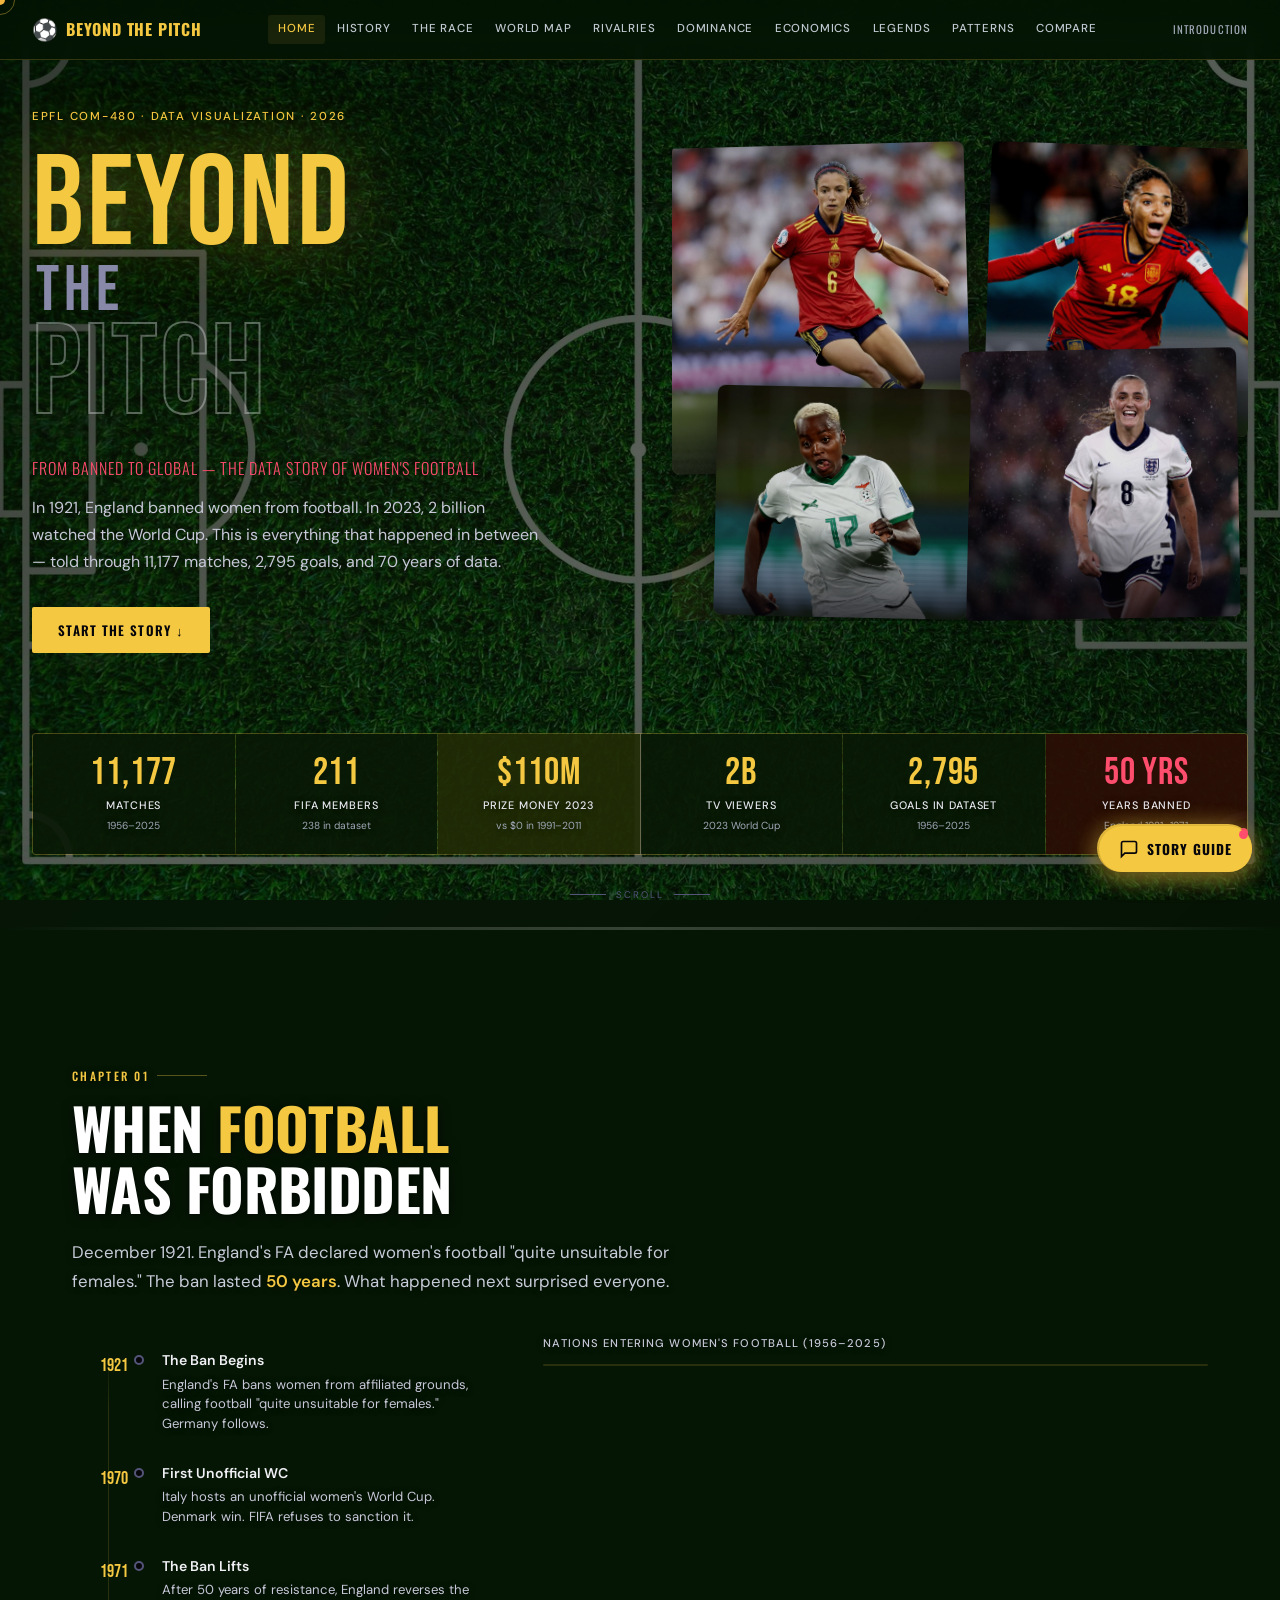
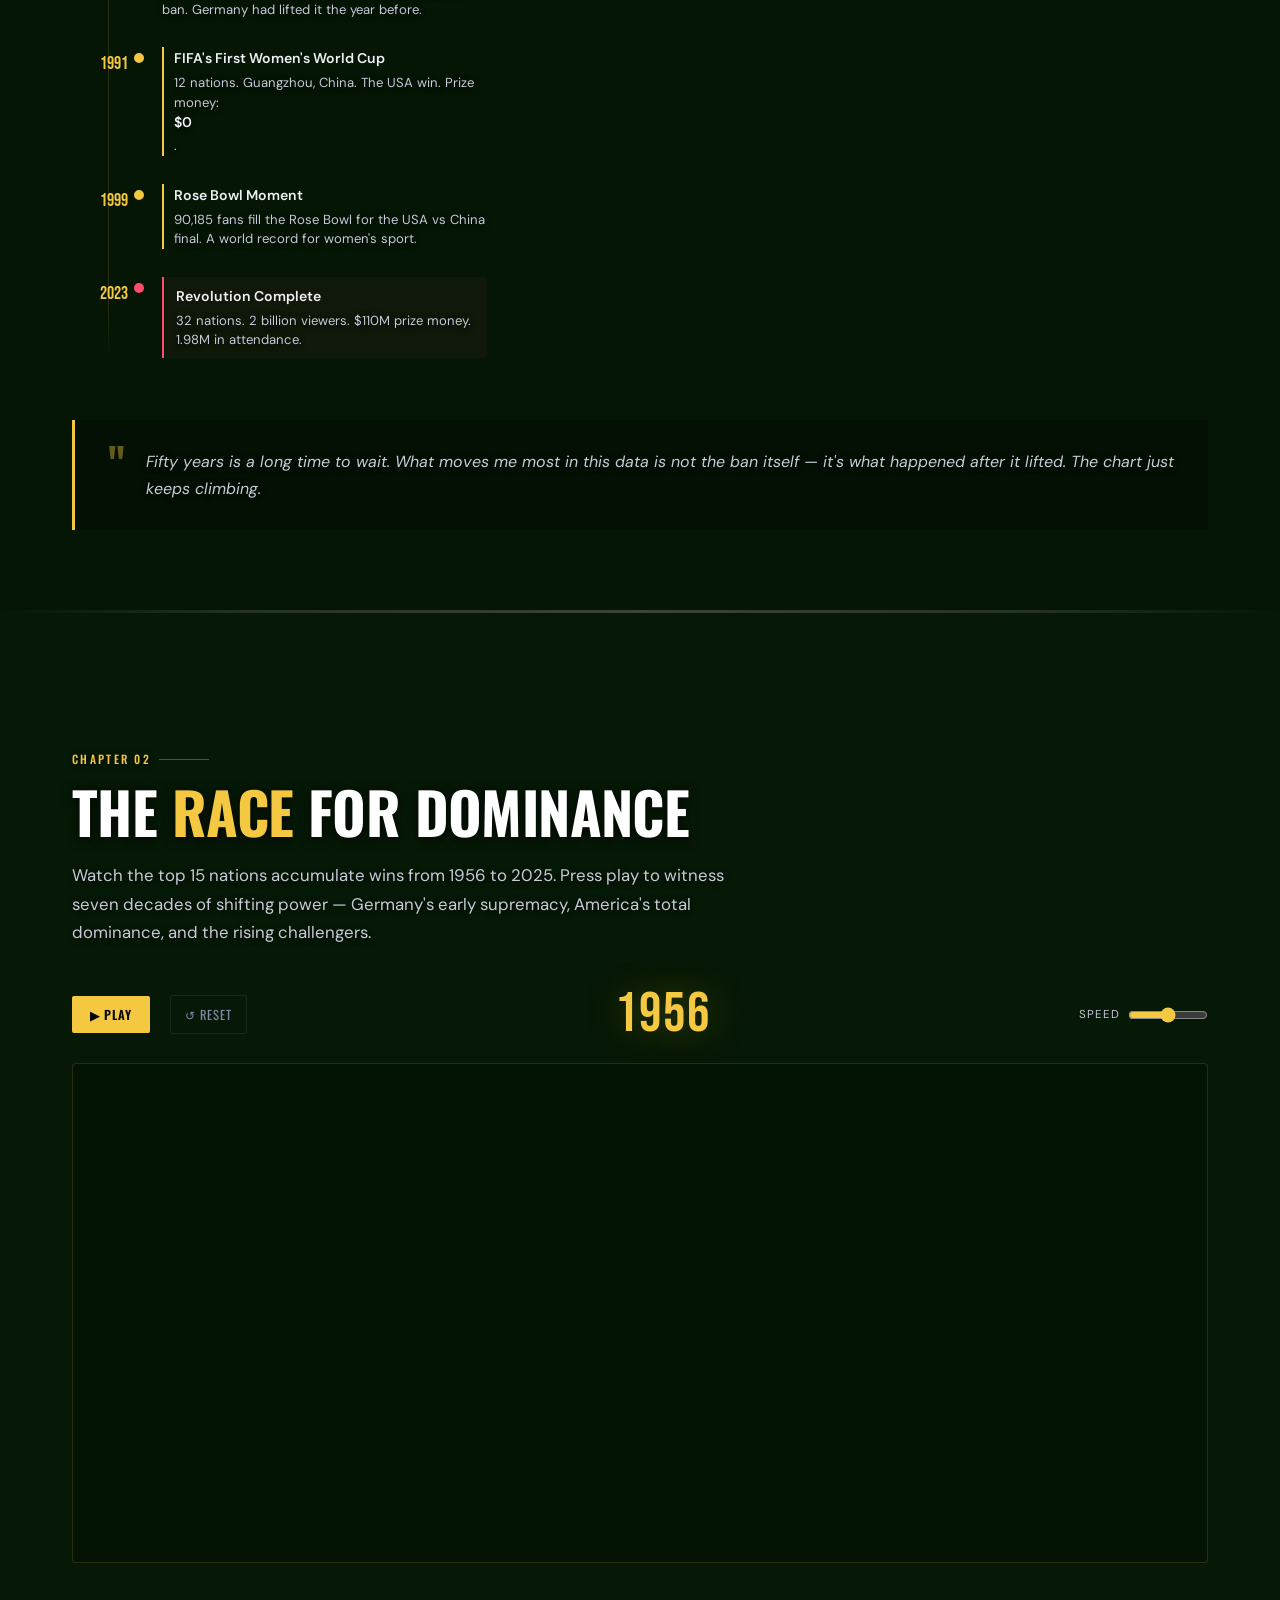
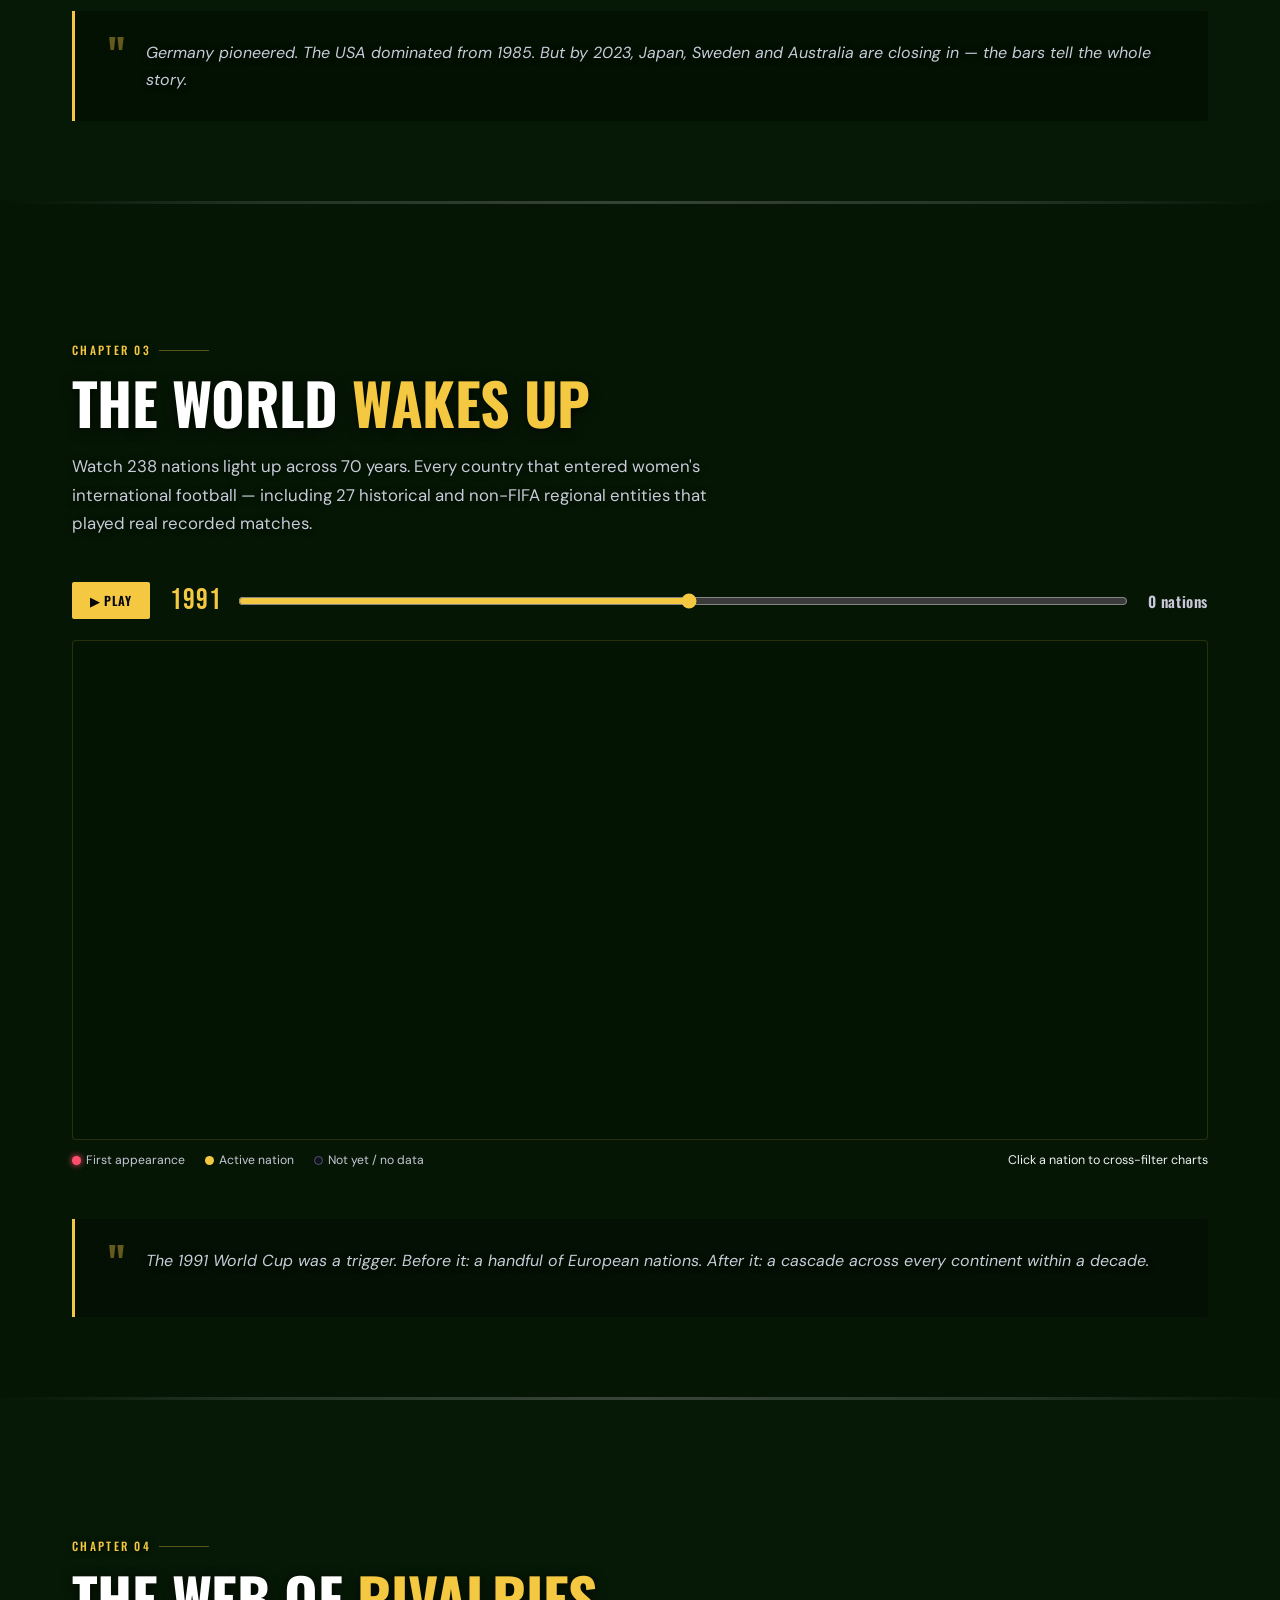
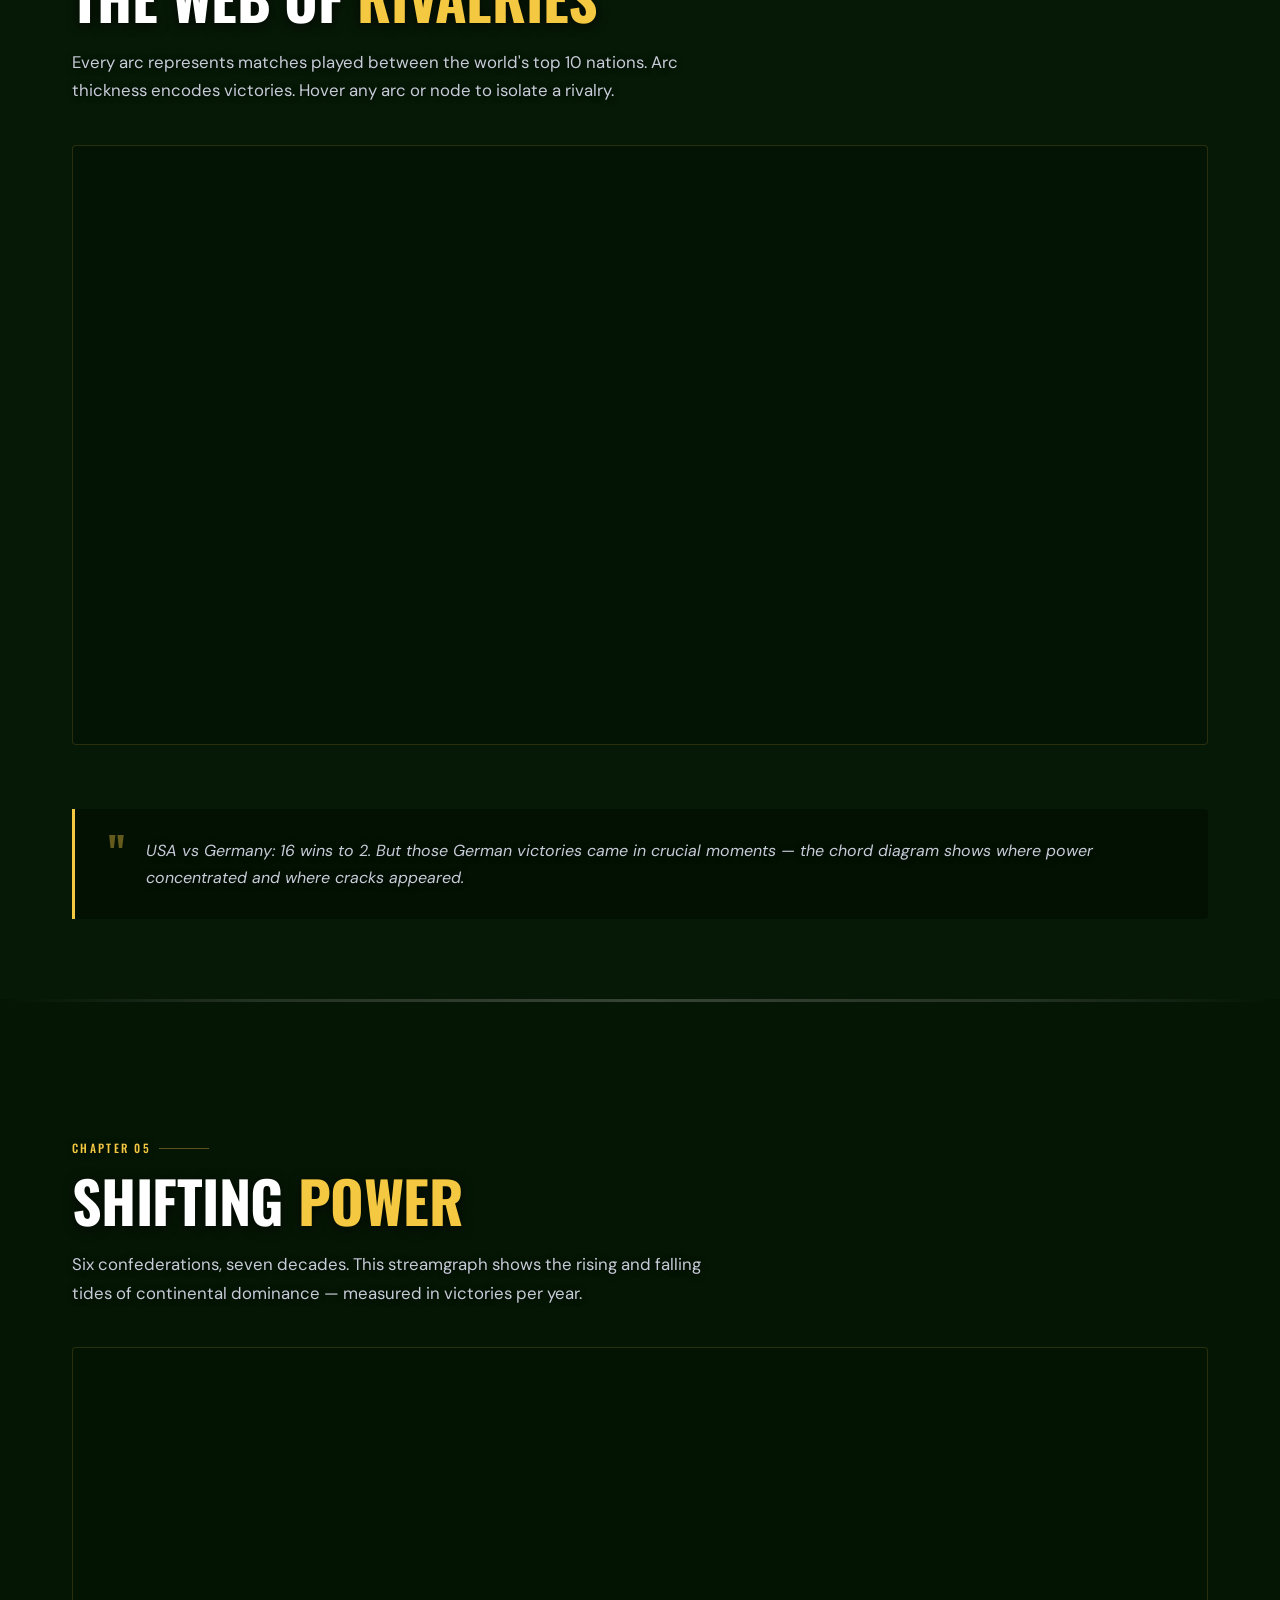
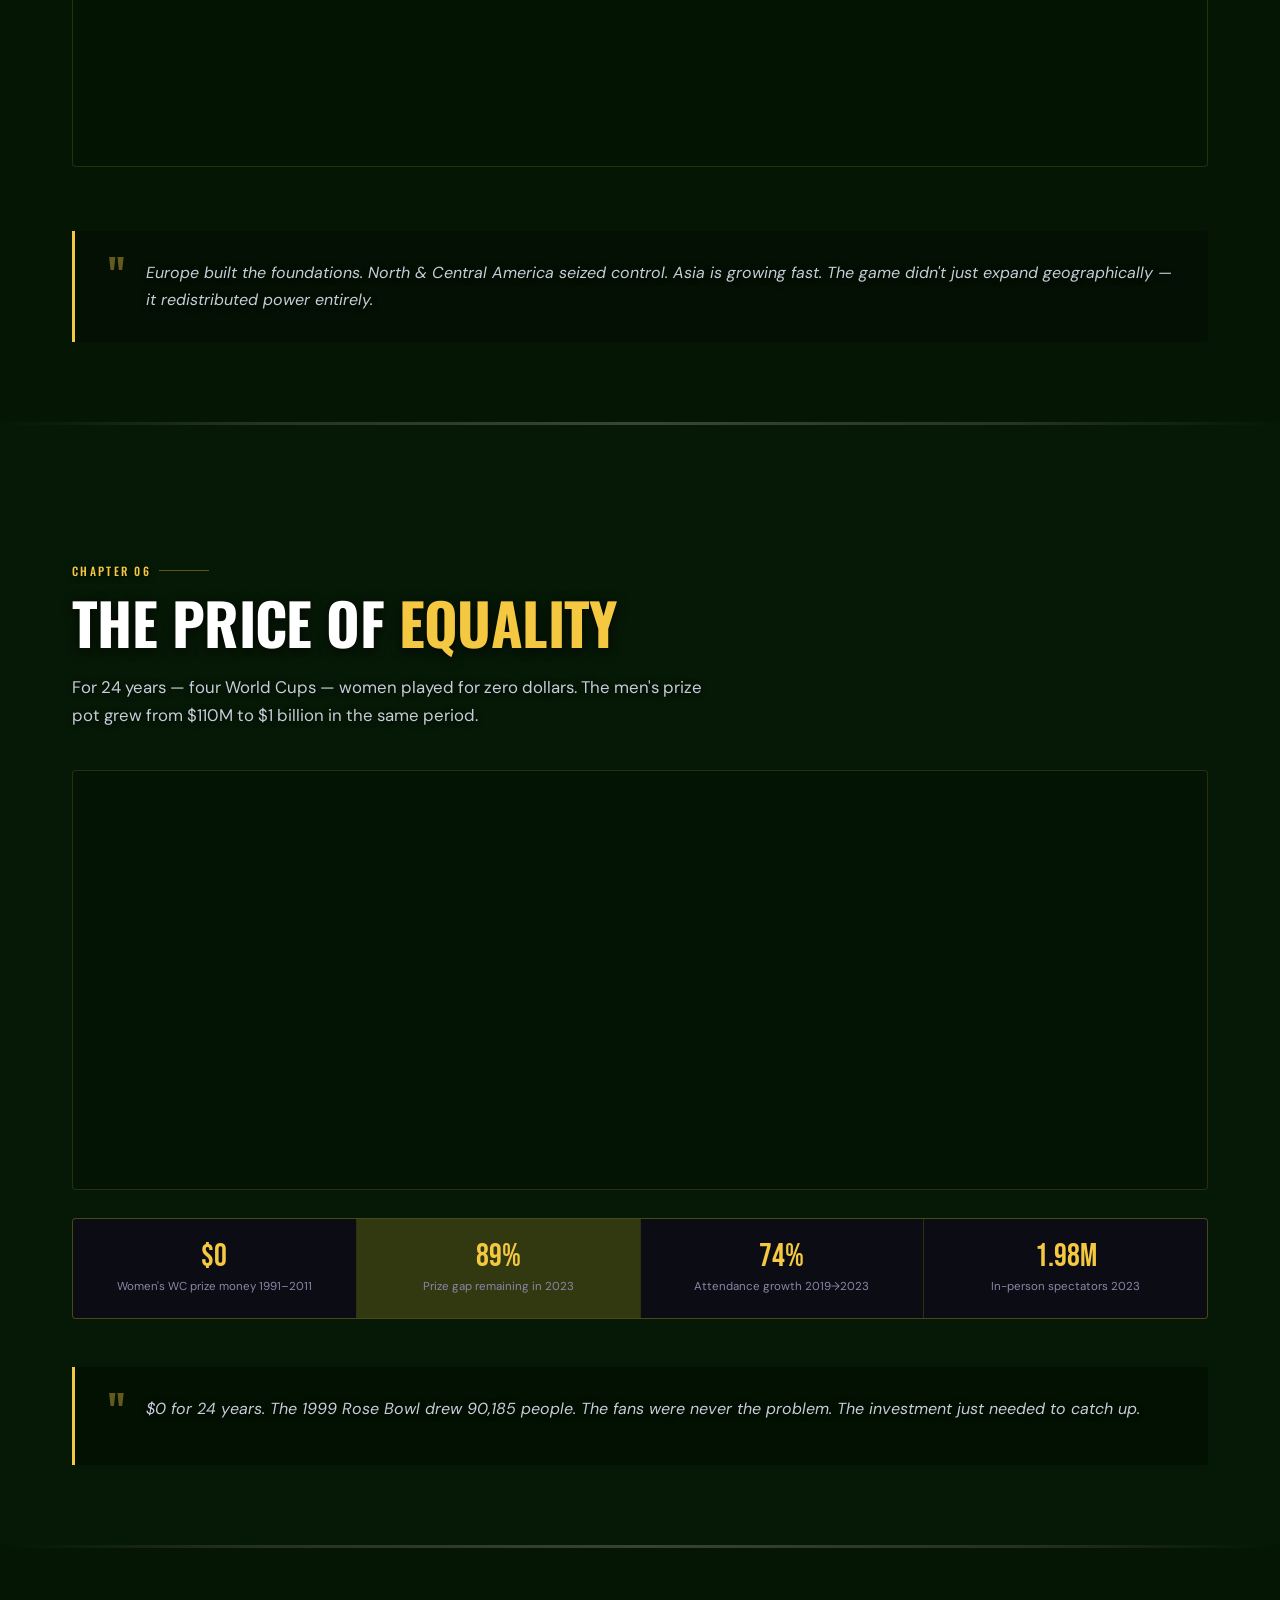
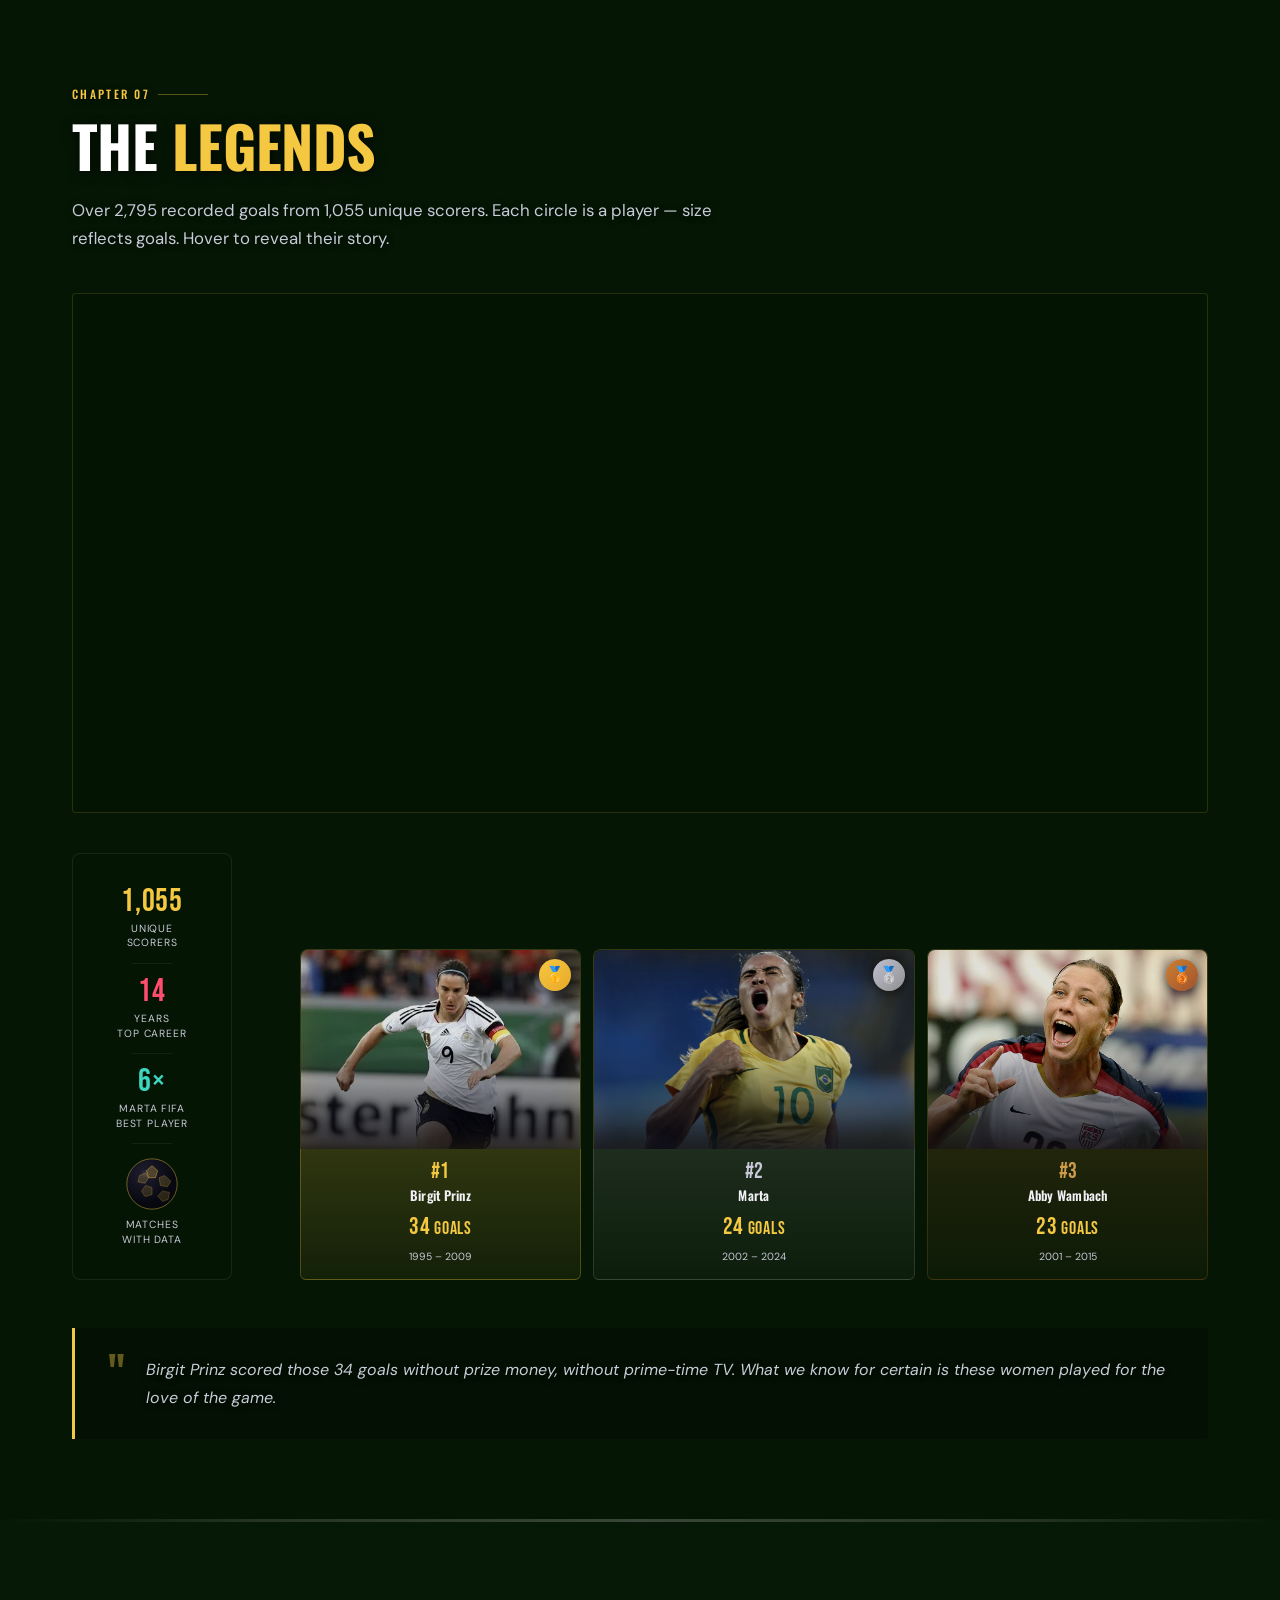
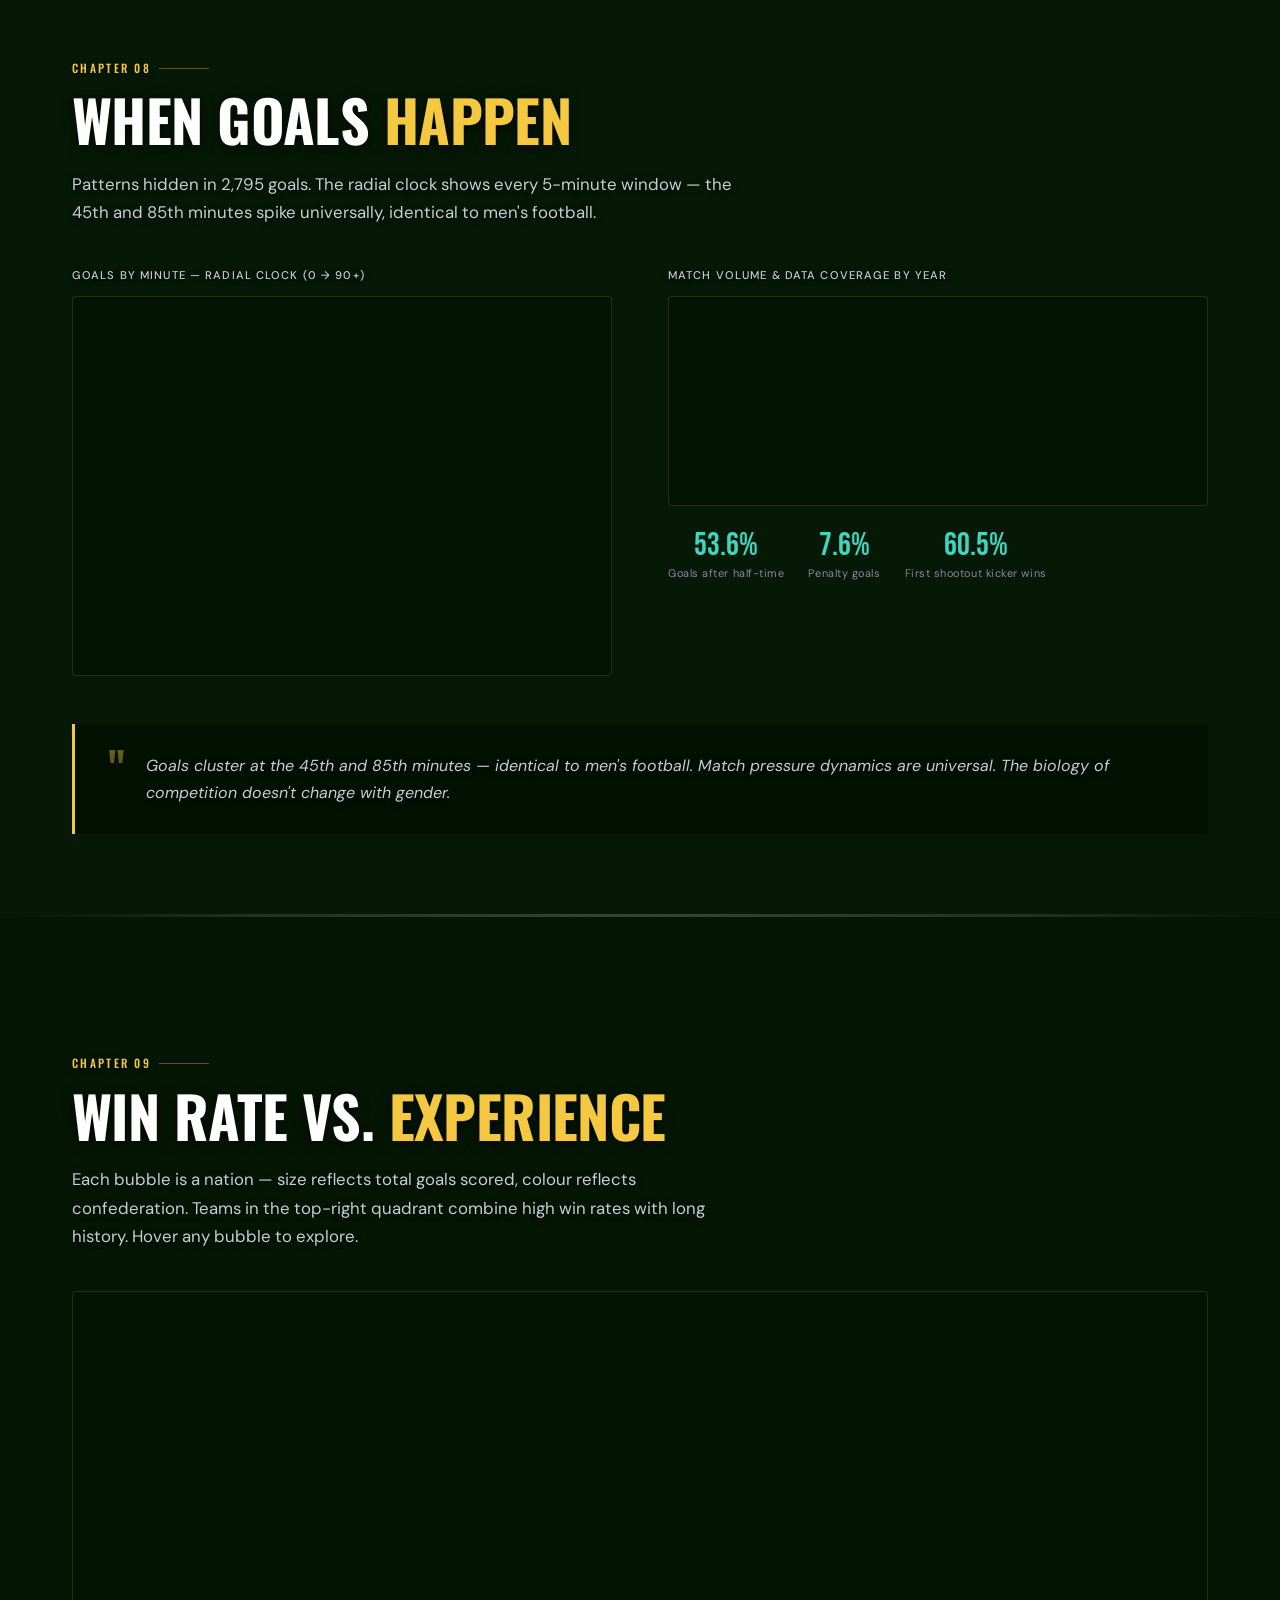
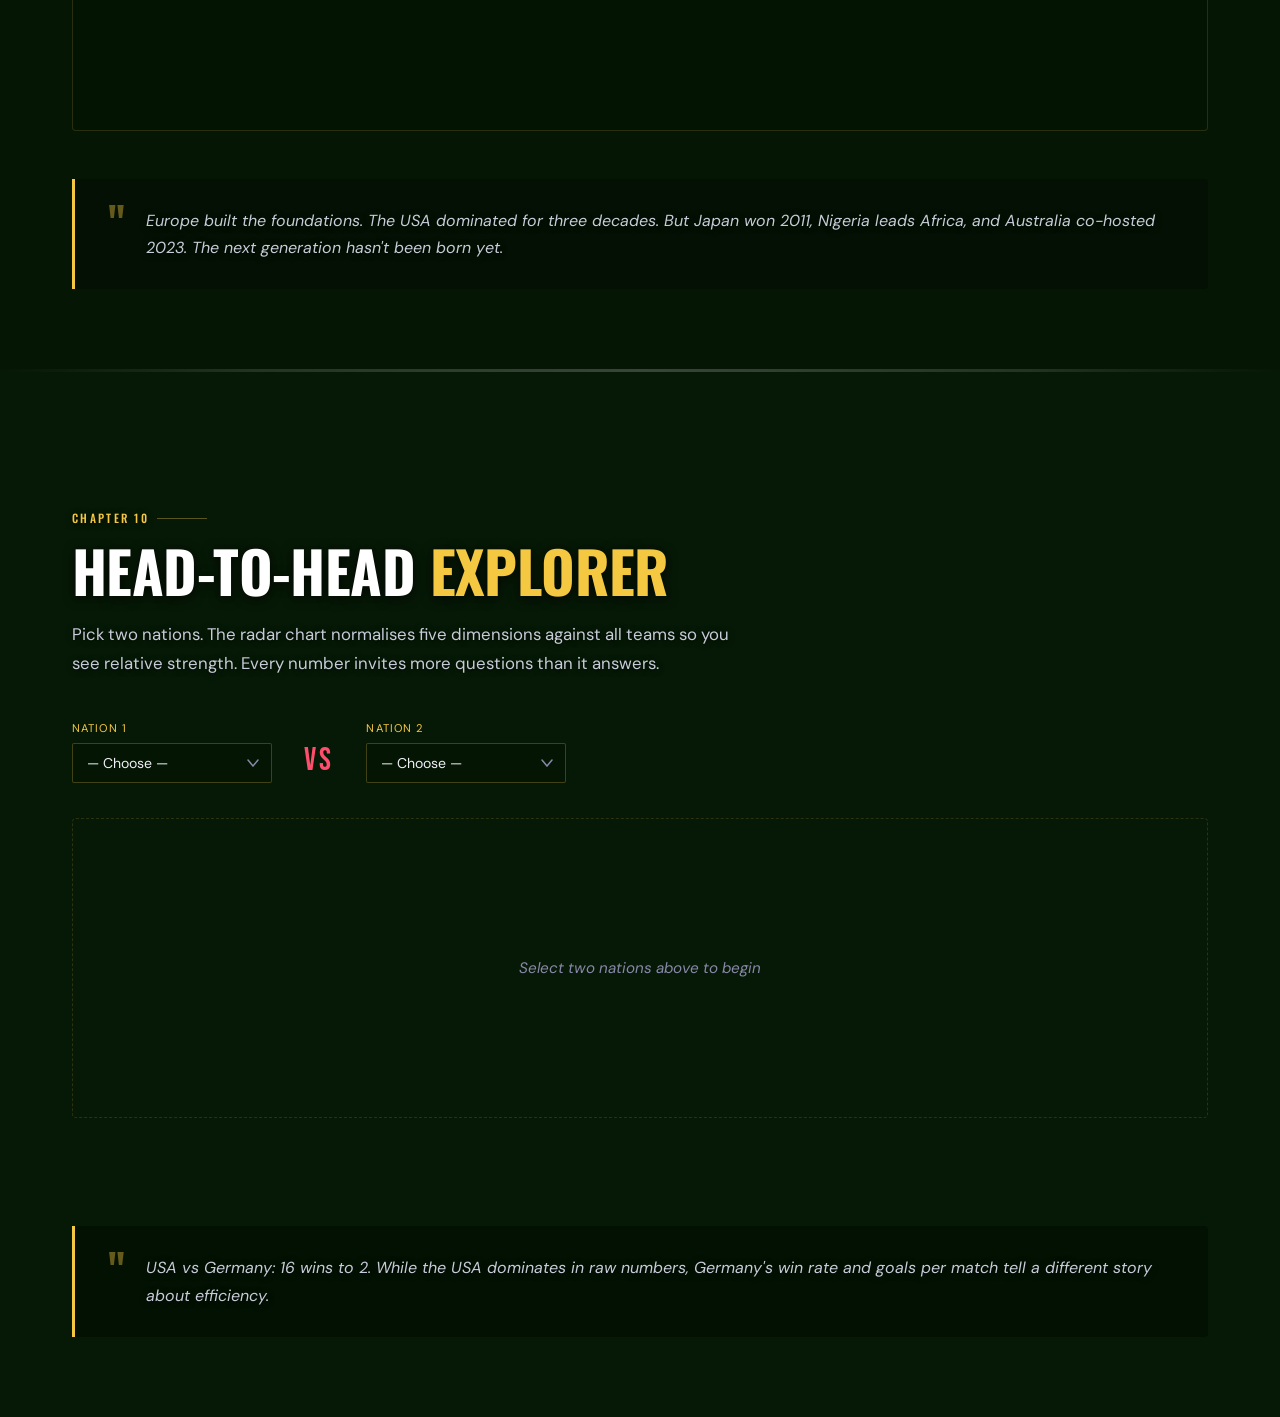
==== commit 52892669: "Fix text readability" ====
--- a/index.html
+++ b/index.html
@@ -14,7 +14,7 @@
     <script src="https://d3js.org/topojson.v3.min.js"></script>
     <script src="https://cdnjs.cloudflare.com/ajax/libs/gsap/3.12.2/gsap.min.js"></script>
 </head>
-<body>
+<body style="background-image:url('bg_pitch.jpg');background-size:cover;background-attachment:fixed;background-position:center center;">
 
 <!-- LOADING SCREEN -->
 <div id="loader">
@@ -62,7 +62,7 @@
 <!-- ═══════════ HERO ═══════════ -->
 <section id="hero" class="section-hero">
     <div class="hero-content">
-        <div class="hero-eyebrow">EPFL COM-480 · Data Visualization · 2025</div>
+        <div class="hero-eyebrow">EPFL COM-480 · Data Visualization · 2026</div>
         <div class="hero-title-block">
             <div class="ht-beyond">BEYOND</div>
             <div class="ht-the">THE</div>
@@ -109,7 +109,7 @@
         <div class="hstat"><div class="hstat-num" data-target="211">0</div><div class="hstat-label">FIFA Members</div><div class="hstat-period">238 in dataset</div></div>
         <div class="hstat hstat-accent"><div class="hstat-num" data-prefix="$" data-target="110" data-suffix="M">$0M</div><div class="hstat-label">Prize Money 2023</div><div class="hstat-period">vs $0 in 1991–2011</div></div>
         <div class="hstat"><div class="hstat-num" data-target="2" data-suffix="B">0B</div><div class="hstat-label">TV Viewers</div><div class="hstat-period">2023 World Cup</div></div>
-        <div class="hstat"><div class="hstat-num" data-target="2795">0</div><div class="hstat-label">Goals in Dataset</div><div class="hstat-period">~75% coverage</div></div>
+        <div class="hstat"><div class="hstat-num" data-target="2795">0</div><div class="hstat-label">Goals in Dataset</div><div class="hstat-period">1956–2025</div></div>
         <div class="hstat hstat-warn"><div class="hstat-num" data-target="50" data-suffix=" yrs">0</div><div class="hstat-label">Years Banned</div><div class="hstat-period">England 1921–1971</div></div>
     </div>
     <div class="hero-scroll-hint"><div class="scroll-hint-line"></div><span>SCROLL</span><div class="scroll-hint-line"></div></div>
@@ -240,7 +240,7 @@
         <div class="stream-legend" id="stream-legend"></div>
         <div class="narrator-quote fade-up">
             <div class="nq-mark">"</div>
-            <div><blockquote>Europe built the foundations. CONCACAF seized control. Asia's teal is growing. The game didn't just expand geographically — it redistributed power entirely.</blockquote></div>
+            <div><blockquote>Europe built the foundations. North &amp; Central America seized control. Asia is growing fast. The game didn't just expand geographically — it redistributed power entirely.</blockquote></div>
         </div>
     </div>
 </section>
@@ -308,7 +308,7 @@
                             <polygon points="55,50 65,52 63,62 55,65 48,57" fill="rgba(245,200,66,0.15)" stroke="#f5c842" stroke-width="0.8" stroke-opacity="0.35"/>
                             <circle cx="30" cy="25" r="5" fill="rgba(255,255,255,0.05)"/>
                         </svg>
-                        <div class="pod-stat-label" style="margin-top:6px">~75% matches<br>with goal data</div>
+                        <div class="pod-stat-label" style="margin-top:6px">Matches<br>with data</div>
                     </div>
                 </div>
                 <!-- Three player silhouettes on podium steps -->
@@ -499,7 +499,7 @@
     linkLabel: '→ See the Economics chart'
   },
   legends: {
-    text: "🌟 <strong>The Legends</strong><br><br><strong>Birgit Prinz</strong> (Germany) leads with 34 recorded goals — scored across 1995–2009, a 14-year career, without prize money or primetime coverage.<br><br><strong>Marta</strong> (Brazil) won FIFA's Best Women's Player 6 times. <strong>Abby Wambach</strong> scored the equaliser in the 122nd minute of the 2011 WC quarter-final vs Brazil. <strong>Christine Sinclair</strong> (Canada) played at 5 World Cups.<br><br>Note: goalscorer records cover ~75% of matches — some careers may be underrepresented.",
+    text: "🌟 <strong>The Legends</strong><br><br><strong>Birgit Prinz</strong> (Germany) leads with 34 recorded goals — scored across 1995–2009, a 14-year career, without prize money or primetime coverage.<br><br><strong>Marta</strong> (Brazil) won FIFA's Best Women's Player 6 times. <strong>Abby Wambach</strong> scored the equaliser in the 122nd minute of the 2011 WC quarter-final vs Brazil. <strong>Christine Sinclair</strong> (Canada) played at 5 World Cups.",
     link: 'legends',
     linkLabel: '→ Explore the Bubble Chart'
   },
--- a/css/style.css
+++ b/css/style.css
@@ -1,5 +1,5 @@
 /* ============================================================
-   BEYOND THE PITCH — Complete Stylesheet v2
+   BEYOND THE PITCH 
    ============================================================ */
 :root {
     --bg:         #05050a;
@@ -1568,3 +1568,106 @@
 .hpt-card {
     border-color: rgba(245,200,66,0.2) !important;
 }
+
+/* ════════════════════════════════════════════
+   READABILITY PASS — pitch background v15
+   Boost contrast for all text on green bg
+   ════════════════════════════════════════════ */
+
+/* ── Body base text brighter ── */
+body { color: #f5f5f0 !important; }
+
+/* ── Muted text: was #8888a8, now lighter ── */
+.section-lede,
+.hero-desc,
+.tevent-body p,
+.narrator-quote blockquote,
+.hpt-nat,
+.hstat-period,
+.map-legend-row,
+.mleg-item,
+.viz-title,
+.filter-label,
+.race-speed-ctrl label,
+.map-live-count,
+.stream-leg-item,
+.chord-leg-item,
+.credit-body,
+.epilogue-text,
+.hpt-label,
+.htv-desc,
+.htv-years,
+.pod-stat-label,
+.pod-step-years,
+.comp-stat-label,
+.h2h-label,
+.tt-sub {
+    color: #c8c8d8 !important;
+}
+
+/* ── Dim text: was #55557a, now readable ── */
+.text-dim, .hstat-period, .tevent-year,
+.chapter-label, .nav-chapter-indicator,
+.htv-year { color: #a0a8b8 !important; }
+
+/* ── Nav links ── */
+.nav-links a { color: #c0c8d0 !important; }
+.nav-links a:hover, .nav-links a.active { color: var(--gold) !important; }
+.nav-title { color: var(--gold) !important; }
+
+/* ── Axis labels in charts ── */
+.axis text { fill: #b8c0cc !important; }
+.grid line { stroke: rgba(255,255,255,0.08) !important; }
+
+/* ── Timeline event body ── */
+.tevent-body strong { color: #f0f0f5 !important; }
+.tevent-year { color: var(--gold) !important; }
+
+/* ── Hero stats ── */
+.hstat-label { color: #e8e8f0 !important; }
+
+/* ── Section title brighter ── */
+.section-title { color: #ffffff !important; text-shadow: 0 2px 12px rgba(0,0,0,0.7) !important; }
+.section-lede  { color: #c8ccd8 !important; }
+
+/* ── hpt card info ── */
+.hpt-name { color: #f0f0f5 !important; }
+.hpt-title { color: var(--gold) !important; }
+
+/* ── Podium step names ── */
+.pod-step-name { color: #f0f0f5 !important; }
+.pod-step-goals { color: var(--gold) !important; }
+
+/* ── Narrator quote ── */
+.narrator-quote blockquote { color: #c8ccd8 !important; }
+.nq-mark { opacity: 0.4 !important; }
+
+/* ── Chapter label ── */
+.chapter-label { color: var(--gold) !important; }
+
+/* ── Background preload: ensures image is displayed immediately ── */
+html {
+    background-color: #0d2a0d;
+    background-image: url('../bg_pitch.jpg');
+    background-size: cover;
+    background-attachment: fixed;
+    background-position: center center;
+}
+
+/* ── Scatter labels: brighter on dark green ── */
+.scatter-labels text { fill: #e0e4ec !important; }
+
+/* ── Comparison area text ── */
+.comparison-placeholder { color: #8888a8 !important; }
+.h2h-title { color: #a0a8b8 !important; }
+.h2h-vs { color: #8888a8 !important; }
+
+/* ── Filt buttons ── */
+.filt-btn { color: #a8b0c0 !important; border-color: rgba(255,255,255,0.12) !important; }
+.filt-btn.active, .filt-btn:hover { color: var(--gold) !important; }
+
+/* ── Race rank labels ── */
+
+
+/* ── Tooltip ── */
+.global-tooltip { color: #f0f0f5 !important; }
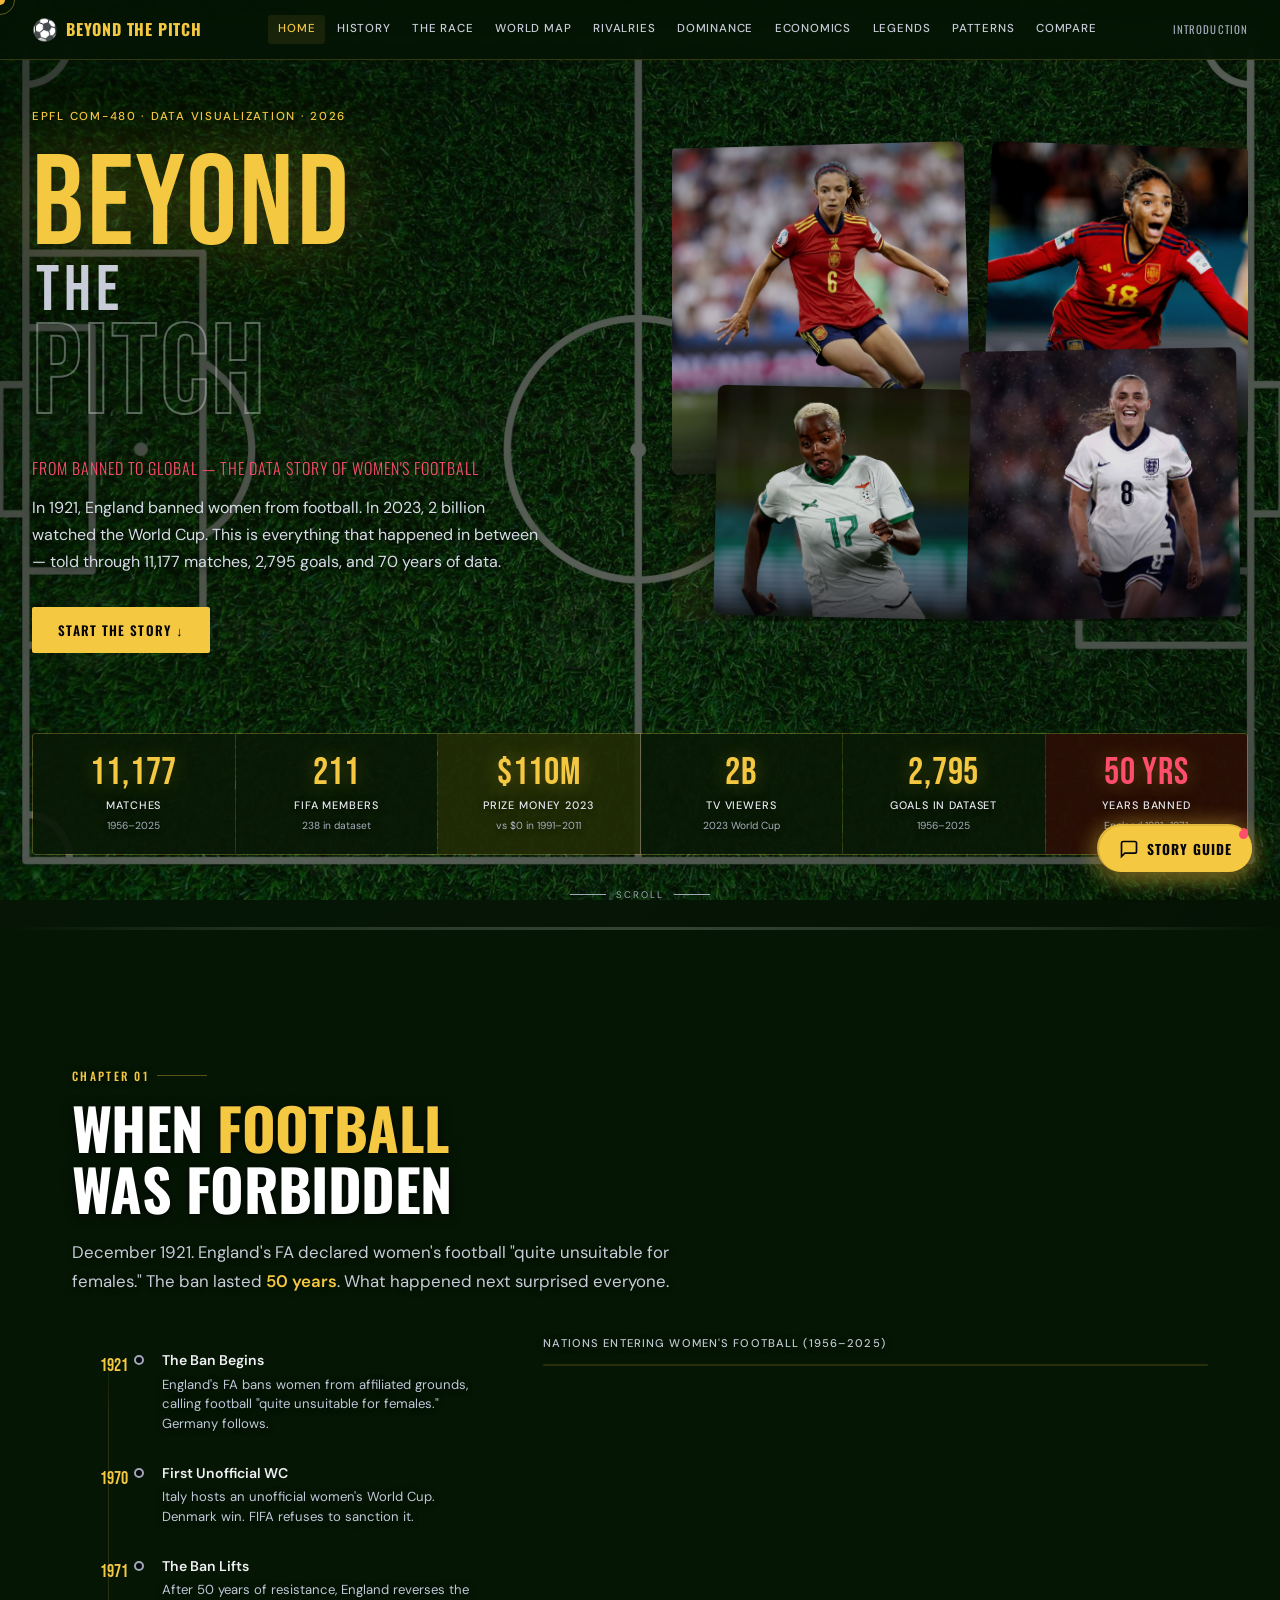
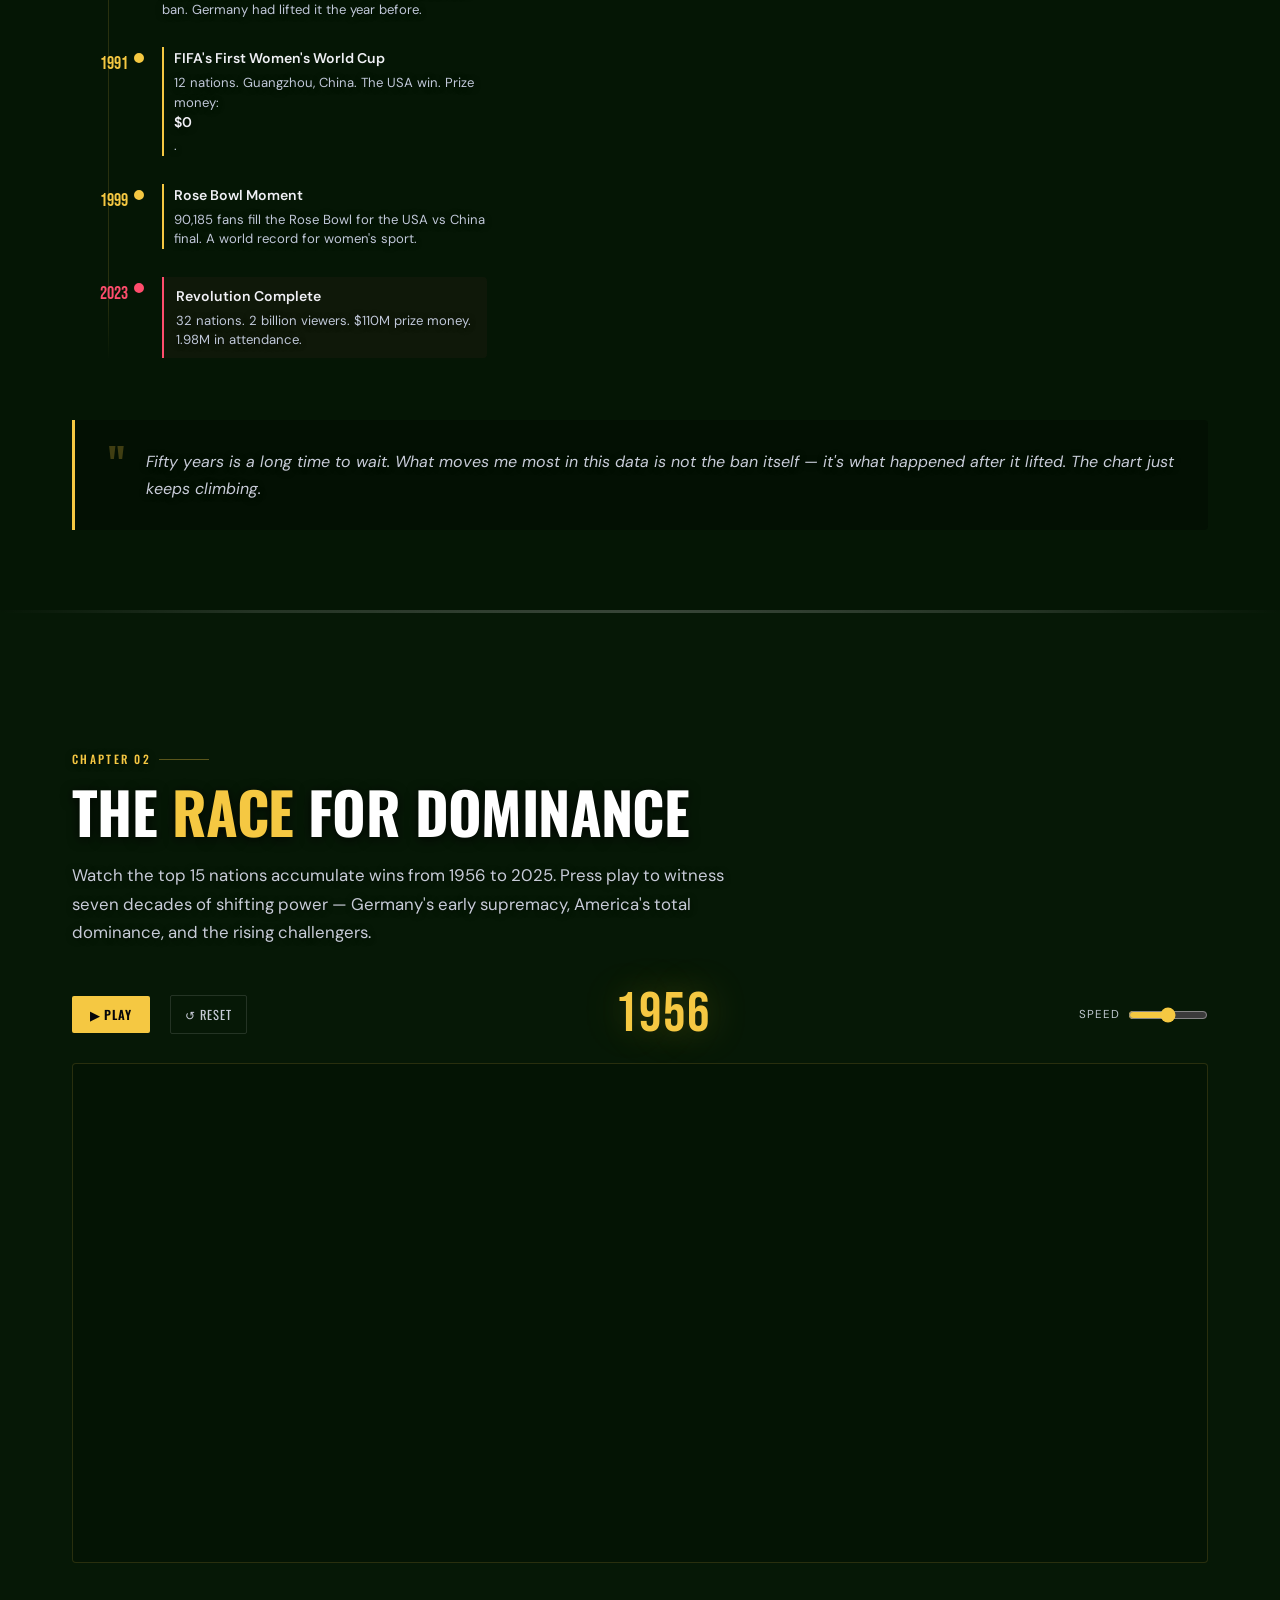
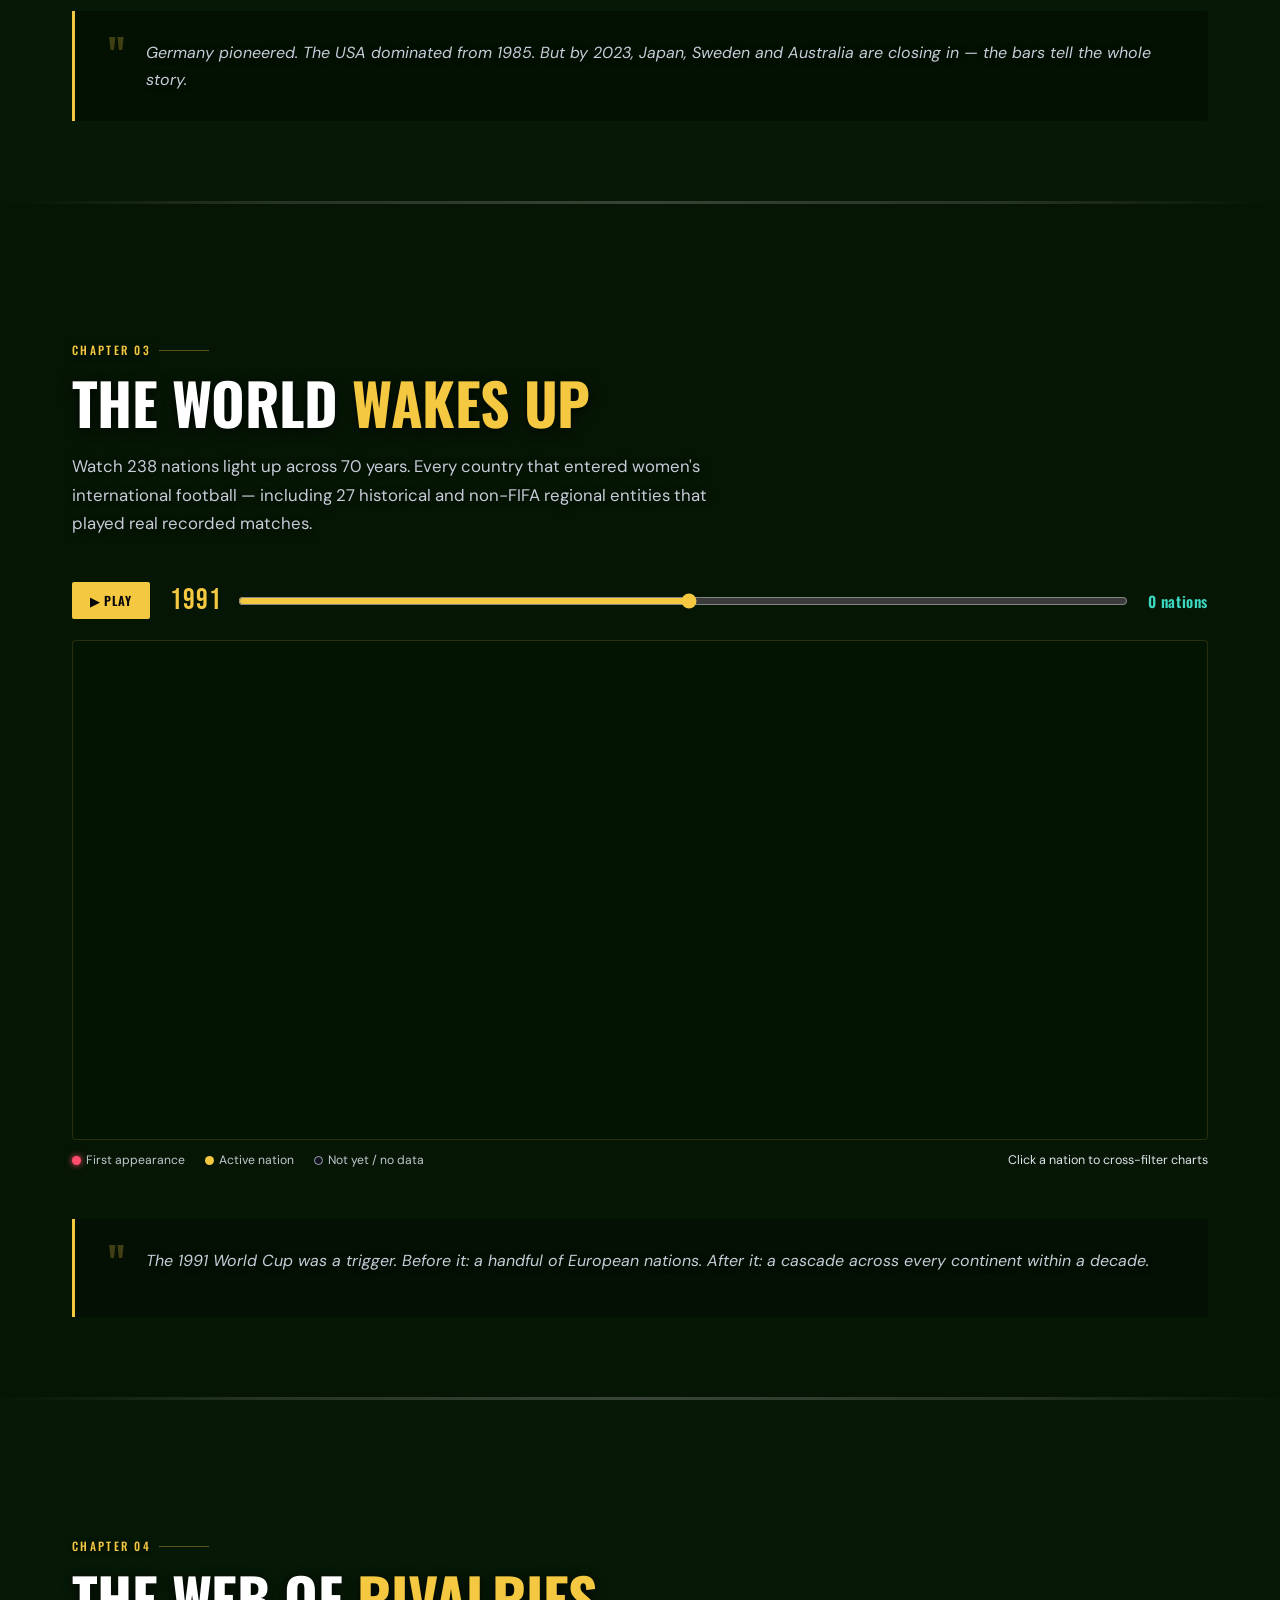
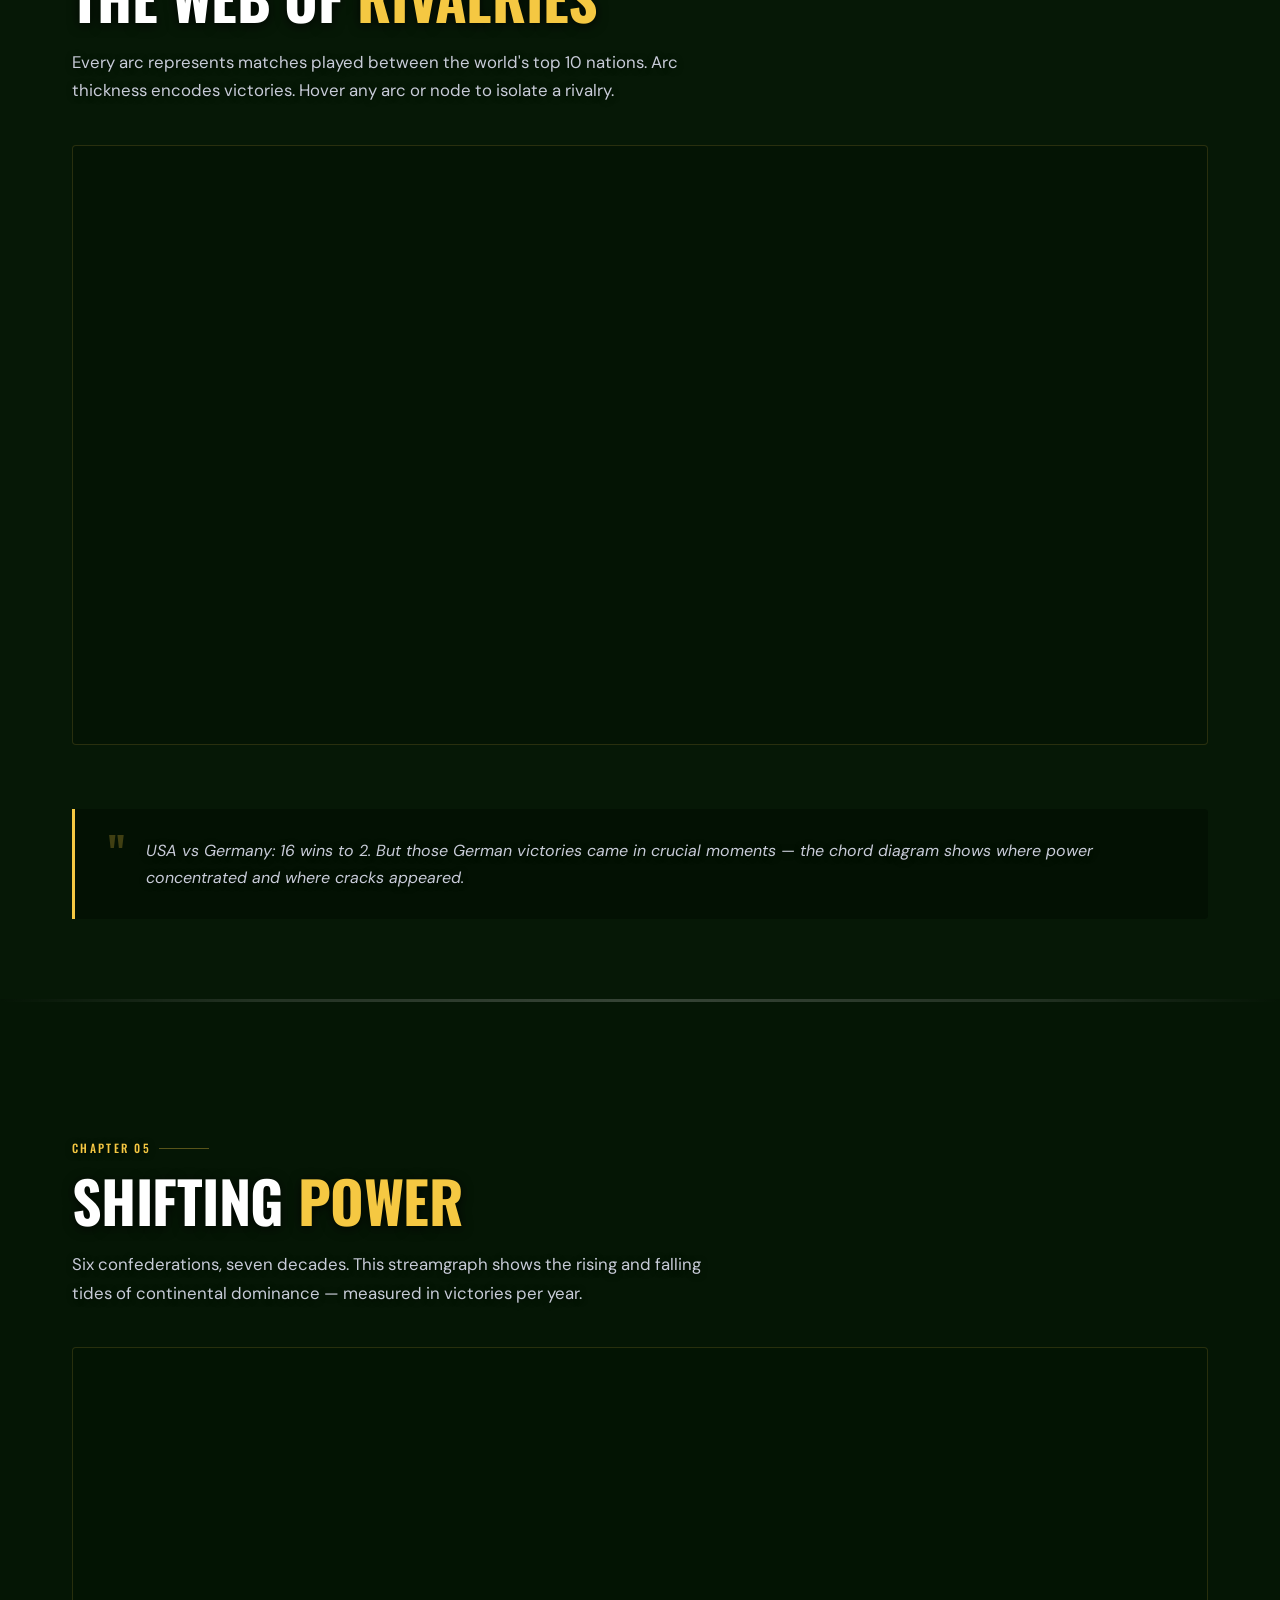
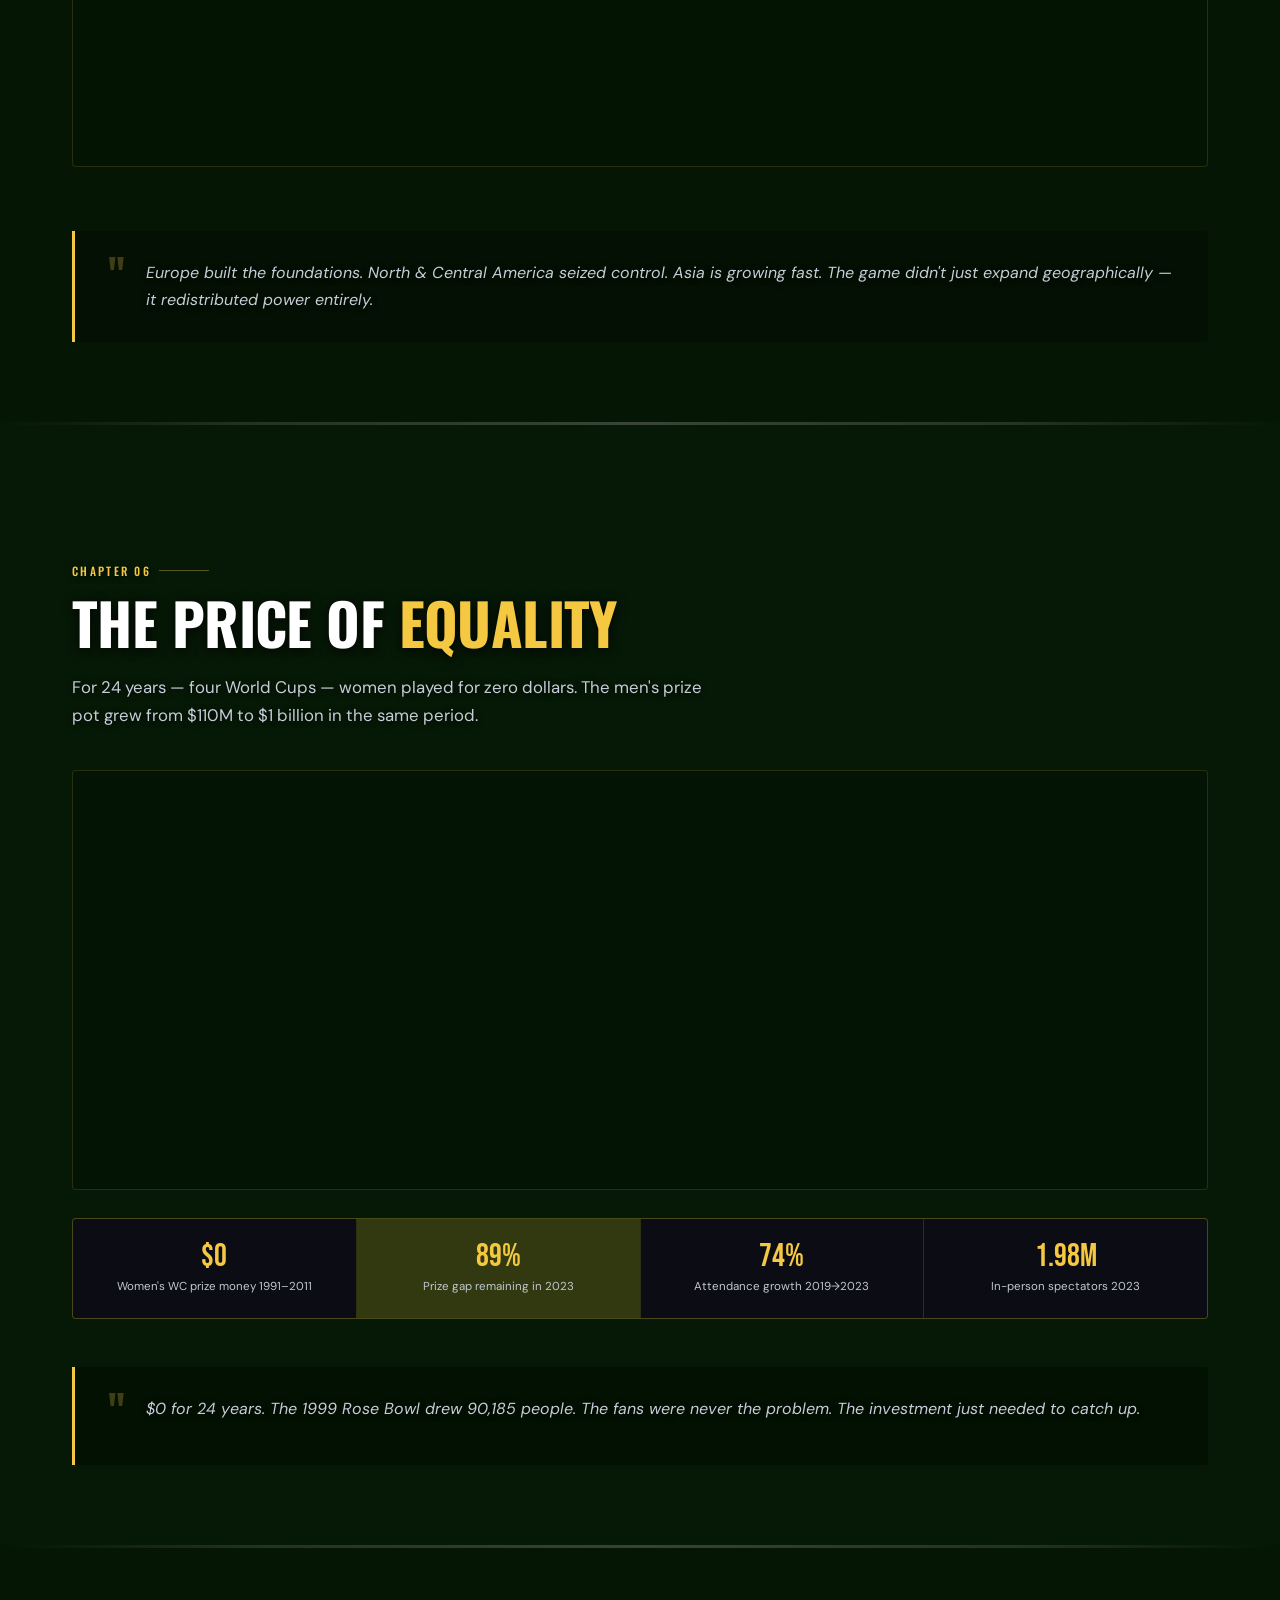
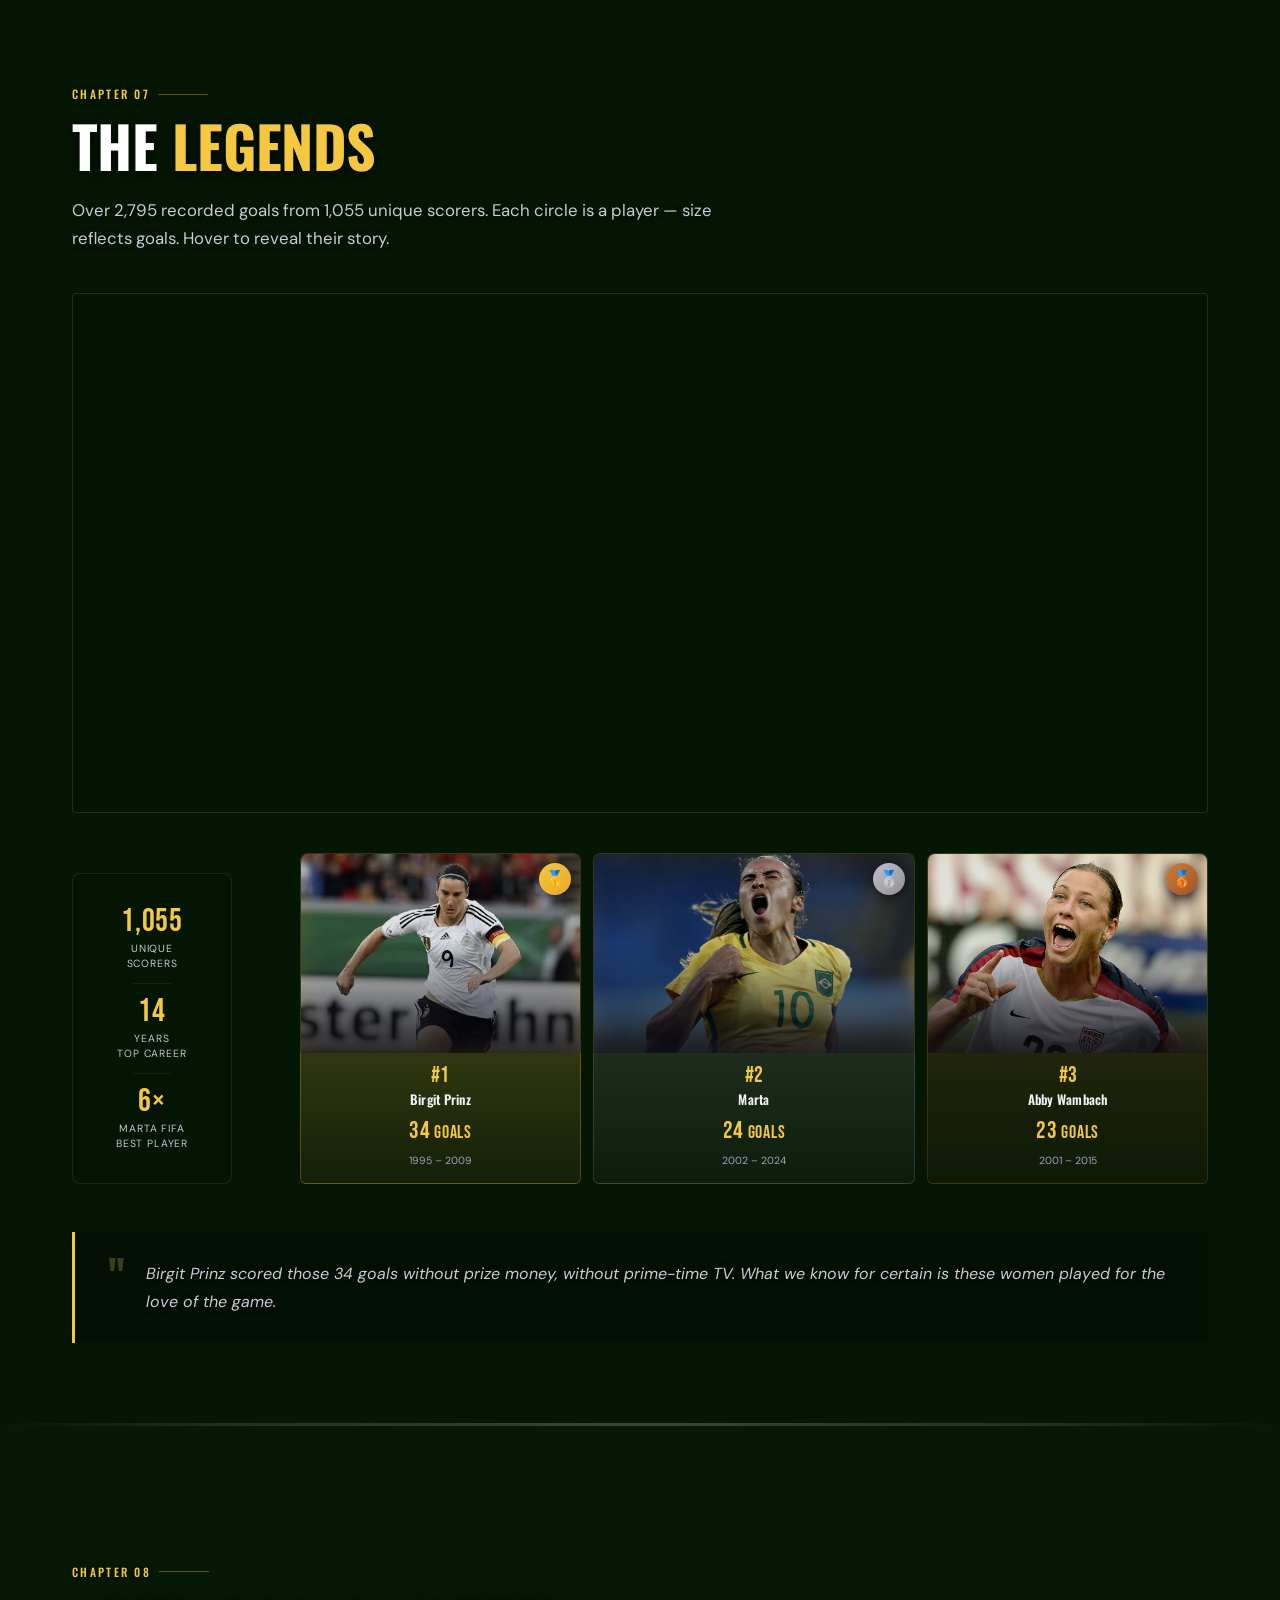
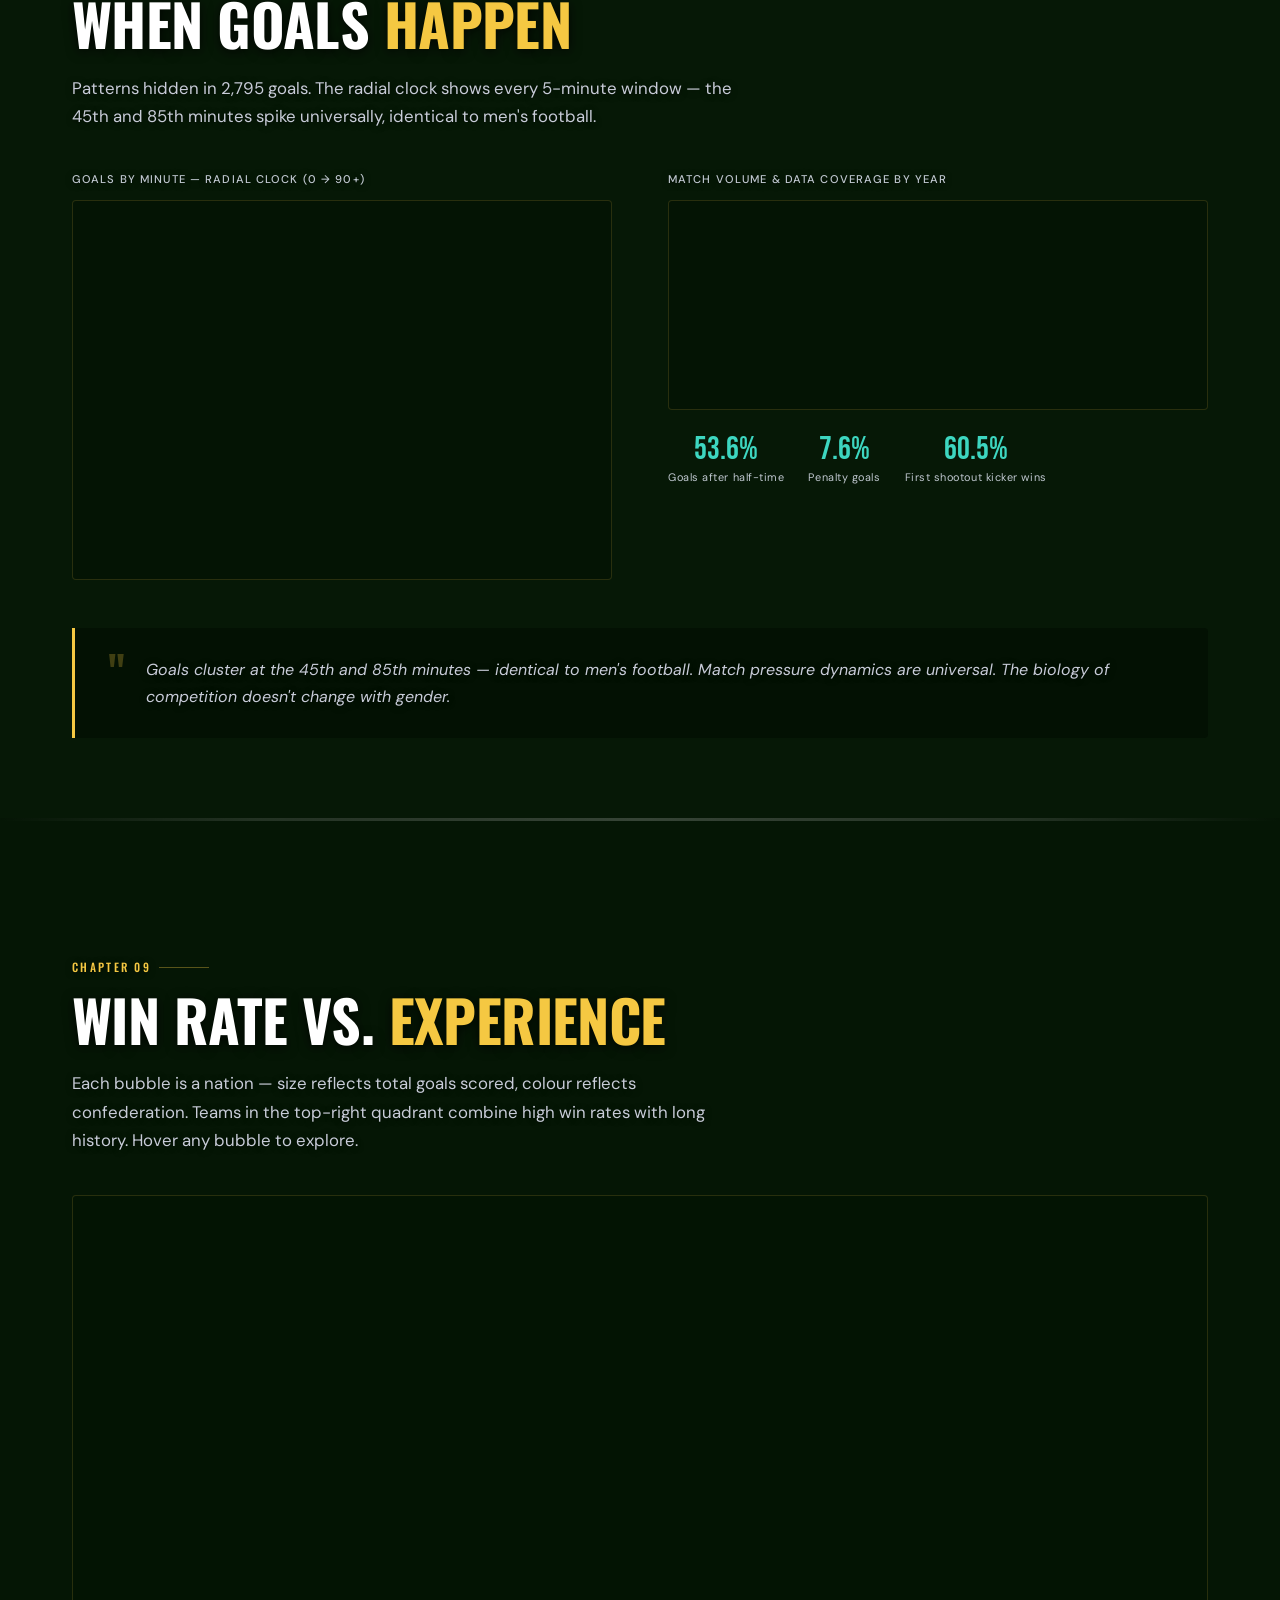
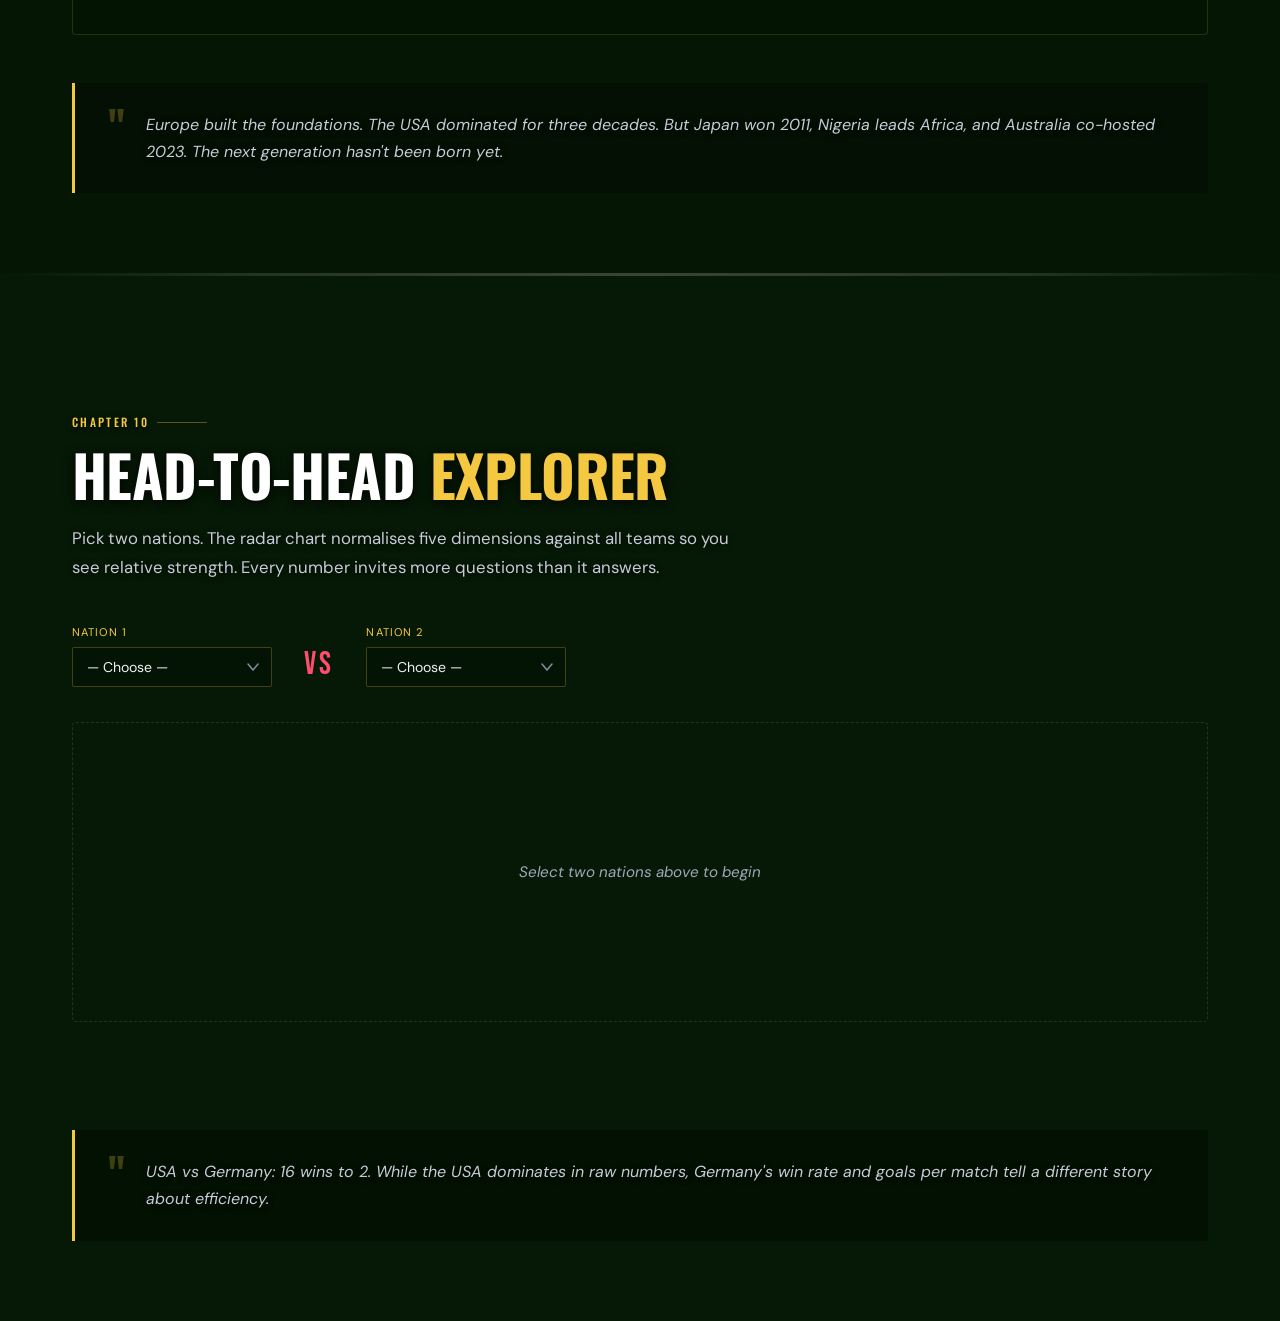
==== commit 53b98d6c: "Fix text color" ====
--- a/index.html
+++ b/index.html
@@ -14,7 +14,7 @@
     <script src="https://d3js.org/topojson.v3.min.js"></script>
     <script src="https://cdnjs.cloudflare.com/ajax/libs/gsap/3.12.2/gsap.min.js"></script>
 </head>
-<body style="background-image:url('bg_pitch.jpg');background-size:cover;background-attachment:fixed;background-position:center center;">
+<body>
 
 <!-- LOADING SCREEN -->
 <div id="loader">
@@ -291,25 +291,7 @@
                         <div class="pod-stat-num" style="color:var(--teal)">6×</div>
                         <div class="pod-stat-label">Marta FIFA<br>Best Player</div>
                     </div>
-                    <div class="pod-stat-divider"></div>
-                    <div class="pod-stat-item">
-                        <svg class="pod-mini-ball" viewBox="0 0 80 80" xmlns="http://www.w3.org/2000/svg">
-                            <defs>
-                                <radialGradient id="mbg" cx="35%" cy="30%" r="60%">
-                                    <stop offset="0%" stop-color="#1e1e30"/>
-                                    <stop offset="100%" stop-color="#07070f"/>
-                                </radialGradient>
-                            </defs>
-                            <circle cx="40" cy="40" r="36" fill="url(#mbg)" stroke="#f5c842" stroke-width="1.2" stroke-opacity="0.5"/>
-                            <polygon points="40,14 48,21 45,31 35,31 32,21" fill="rgba(245,200,66,0.25)" stroke="#f5c842" stroke-width="1" stroke-opacity="0.6"/>
-                            <polygon points="22,28 31,24 35,31 30,39 20,37" fill="rgba(245,200,66,0.18)" stroke="#f5c842" stroke-width="0.8" stroke-opacity="0.45"/>
-                            <polygon points="58,28 67,36 62,44 52,42 50,31" fill="rgba(245,200,66,0.18)" stroke="#f5c842" stroke-width="0.8" stroke-opacity="0.4"/>
-                            <polygon points="25,50 31,42 40,45 40,55 30,58" fill="rgba(245,200,66,0.15)" stroke="#f5c842" stroke-width="0.8" stroke-opacity="0.4"/>
-                            <polygon points="55,50 65,52 63,62 55,65 48,57" fill="rgba(245,200,66,0.15)" stroke="#f5c842" stroke-width="0.8" stroke-opacity="0.35"/>
-                            <circle cx="30" cy="25" r="5" fill="rgba(255,255,255,0.05)"/>
-                        </svg>
-                        <div class="pod-stat-label" style="margin-top:6px">Matches<br>with data</div>
-                    </div>
+
                 </div>
                 <!-- Three player silhouettes on podium steps -->
                 <div class="pod-players">
@@ -707,7 +689,7 @@
     document.addEventListener('DOMContentLoaded', function() {
         var sendBtn = document.getElementById('chat-send-btn');
         var inp = document.getElementById('chat-input');
-        // input removed - buttons only
+        
     });
 })();
 </script>
--- a/css/style.css
+++ b/css/style.css
@@ -1569,105 +1569,145 @@
     border-color: rgba(245,200,66,0.2) !important;
 }
 
-/* ════════════════════════════════════════════
-   READABILITY PASS — pitch background v15
-   Boost contrast for all text on green bg
-   ════════════════════════════════════════════ */
-
-/* ── Body base text brighter ── */
-body { color: #f5f5f0 !important; }
-
-/* ── Muted text: was #8888a8, now lighter ── */
-.section-lede,
-.hero-desc,
-.tevent-body p,
-.narrator-quote blockquote,
-.hpt-nat,
-.hstat-period,
-.map-legend-row,
-.mleg-item,
-.viz-title,
-.filter-label,
-.race-speed-ctrl label,
-.map-live-count,
-.stream-leg-item,
-.chord-leg-item,
-.credit-body,
-.epilogue-text,
-.hpt-label,
-.htv-desc,
-.htv-years,
-.pod-stat-label,
-.pod-step-years,
-.comp-stat-label,
-.h2h-label,
-.tt-sub {
-    color: #c8c8d8 !important;
-}
-
-/* ── Dim text: was #55557a, now readable ── */
-.text-dim, .hstat-period, .tevent-year,
-.chapter-label, .nav-chapter-indicator,
-.htv-year { color: #a0a8b8 !important; }
-
-/* ── Nav links ── */
-.nav-links a { color: #c0c8d0 !important; }
-.nav-links a:hover, .nav-links a.active { color: var(--gold) !important; }
-.nav-title { color: var(--gold) !important; }
-
-/* ── Axis labels in charts ── */
-.axis text { fill: #b8c0cc !important; }
-.grid line { stroke: rgba(255,255,255,0.08) !important; }
-
-/* ── Timeline event body ── */
-.tevent-body strong { color: #f0f0f5 !important; }
-.tevent-year { color: var(--gold) !important; }
-
-/* ── Hero stats ── */
-.hstat-label { color: #e8e8f0 !important; }
-
-/* ── Section title brighter ── */
-.section-title { color: #ffffff !important; text-shadow: 0 2px 12px rgba(0,0,0,0.7) !important; }
-.section-lede  { color: #c8ccd8 !important; }
-
-/* ── hpt card info ── */
-.hpt-name { color: #f0f0f5 !important; }
+
+/* ════════════════════════════════════════════════════════════
+   READABILITY OVERHAUL v2 — Full contrast fix for pitch bg
+   Every dark/muted color class is explicitly overridden here
+   ════════════════════════════════════════════════════════════ */
+
+/* ── CSS variable overrides on root ─────────────────────── */
+:root {
+    --text-muted: #c8ccd8 !important;
+    --text-dim:   #a0a8b8 !important;
+    --text:       #f2f2f8 !important;
+    --border2:    rgba(255,255,255,0.12) !important;
+}
+
+/* ── Body ───────────────────────────────────────────────── */
+body { color: #f2f2f8 !important; }
+
+/* ── Navigation ─────────────────────────────────────────── */
+.nav-links a              { color: #c8ccd8 !important; }
+.nav-links a:hover,
+.nav-links a.active       { color: var(--gold) !important; }
+.nav-chapter-indicator,
+#nav-chapter-text         { color: #a0a8b8 !important; }
+
+/* ── Hero ───────────────────────────────────────────────── */
+.hero-eyebrow     { color: var(--gold) !important; }
+.hero-tagline     { color: var(--rose) !important; }
+.hero-desc        { color: #d8dce8 !important; text-shadow: 0 1px 8px rgba(0,0,0,0.8) !important; }
+.hstat-label      { color: #e8e8f0 !important; }
+.hstat-period     { color: #a8b0c0 !important; }
+.hstat-num        { text-shadow: 0 0 20px rgba(245,200,66,0.3) !important; }
+
+/* ── Section titles & ledes ─────────────────────────────── */
+.section-title  { color: #ffffff !important; text-shadow: 0 2px 12px rgba(0,0,0,0.8) !important; }
+.section-lede   { color: #c8ccd8 !important; text-shadow: 0 1px 6px rgba(0,0,0,0.6) !important; }
+.chapter-label  { color: var(--gold) !important; }
+
+/* ── Timeline ───────────────────────────────────────────── */
+.tevent-year          { color: var(--gold) !important; }
+.tevent.gold .tevent-year { color: var(--rose) !important; }
+.tevent-body strong   { color: #f0f0f5 !important; }
+.tevent-body p        { color: #c0c8d8 !important; }
+
+/* ── Narrator quote ─────────────────────────────────────── */
+.narrator-quote           { border-left-color: var(--gold) !important; }
+.narrator-quote blockquote { color: #c8ccd8 !important; font-style: italic; }
+
+/* ── Race chart ─────────────────────────────────────────── */
+.race-year-num      { color: var(--gold) !important; }
+.race-speed-ctrl    { color: #c0c8d0 !important; }
+.race-speed-ctrl label { color: #c0c8d0 !important; }
+
+/* ── Map ────────────────────────────────────────────────── */
+.map-year-badge  { color: var(--gold) !important; }
+.map-live-count  { color: var(--teal) !important; }
+.map-legend-row  { color: #c0c8d0 !important; }
+.mleg-item       { color: #c0c8d0 !important; }
+.map-hover-info  { color: #e0e4ec !important; }
+
+/* ── Chord legend ───────────────────────────────────────── */
+.chord-leg-item { color: #c0c8d0 !important; }
+
+/* ── Stream legend ──────────────────────────────────────── */
+.stream-leg-item { color: #c0c8d0 !important; }
+
+/* ── Economics ──────────────────────────────────────────── */
+.estat-label { color: #c0c8d0 !important; }
+.estat-num   { color: var(--gold) !important; }
+
+/* ── Player cards (hero triptych) ───────────────────────── */
+.hpt-name  { color: #f0f0f5 !important; }
+.hpt-nat   { color: #e0e4ec !important; }
 .hpt-title { color: var(--gold) !important; }
-
-/* ── Podium step names ── */
-.pod-step-name { color: #f0f0f5 !important; }
-.pod-step-goals { color: var(--gold) !important; }
-
-/* ── Narrator quote ── */
-.narrator-quote blockquote { color: #c8ccd8 !important; }
-.nq-mark { opacity: 0.4 !important; }
-
-/* ── Chapter label ── */
-.chapter-label { color: var(--gold) !important; }
-
-/* ── Background preload: ensures image is displayed immediately ── */
-html {
-    background-color: #0d2a0d;
-    background-image: url('../bg_pitch.jpg');
-    background-size: cover;
-    background-attachment: fixed;
-    background-position: center center;
-}
-
-/* ── Scatter labels: brighter on dark green ── */
-.scatter-labels text { fill: #e0e4ec !important; }
-
-/* ── Comparison area text ── */
-.comparison-placeholder { color: #8888a8 !important; }
-.h2h-title { color: #a0a8b8 !important; }
-.h2h-vs { color: #8888a8 !important; }
-
-/* ── Filt buttons ── */
-.filt-btn { color: #a8b0c0 !important; border-color: rgba(255,255,255,0.12) !important; }
-.filt-btn.active, .filt-btn:hover { color: var(--gold) !important; }
-
-/* ── Race rank labels ── */
-
-
-/* ── Tooltip ── */
-.global-tooltip { color: #f0f0f5 !important; }+.hpt-label { color: #a0a8b8 !important; }
+.hpt-goals-label { color: #a0a8b8 !important; }
+
+/* ── Podium ─────────────────────────────────────────────── */
+.pod-step-num    { color: var(--gold) !important; }
+.pod-step-name   { color: #f0f0f5 !important; }
+.pod-step-years  { color: #a0a8b8 !important; }
+.pod-step-goals  { color: var(--gold) !important; }
+.pod-stat-num    { color: var(--gold) !important; }
+.pod-stat-label  { color: #c0c8d0 !important; }
+
+/* ── Rankings ───────────────────────────────────────────── */
+.filter-label { color: #c0c8d0 !important; }
+.filt-btn     { color: #c0c8d0 !important; border-color: rgba(255,255,255,0.15) !important; }
+.filt-btn.active, .filt-btn:hover { color: var(--gold) !important; border-color: var(--gold) !important; }
+
+/* ── Head-to-head Explorer ──────────────────────────────── */
+.select-group label { color: var(--gold) !important; }
+.select-group select { color: #f0f0f5 !important; background-color: rgba(5,22,5,0.95) !important; }
+.vs-divider-text    { color: var(--rose) !important; }
+.comparison-placeholder { color: #a0a8b8 !important; }
+
+/* THE KEY FIX: comp-stat-label was near-invisible #55557a */
+.comp-stat-label         { color: #c8ccd8 !important; }
+.comp-stat-val           { color: var(--gold) !important; }
+.t1 .comp-stat-val       { color: var(--gold) !important; }
+.t2 .comp-stat-val       { color: var(--teal) !important; }
+.t2 .comp-stat-label     { color: #c8ccd8 !important; }
+.comp-team-header.t1     { color: var(--gold) !important; }
+.comp-team-header.t2     { color: var(--teal) !important; }
+.h2h-title  { color: #c0c8d0 !important; }
+.h2h-vs     { color: #a0a8b8 !important; }
+.h2h-label  { color: #a0a8b8 !important; }
+.h2h-big    { text-shadow: 0 0 20px rgba(0,0,0,0.5) !important; }
+
+/* ── Before/After hero viz ──────────────────────────────── */
+.htv-title  { color: #a0a8b8 !important; }
+.htv-year   { color: #a0a8b8 !important; }
+.htv-desc   { color: #c0c8d0 !important; }
+.htv-years  { color: rgba(245,200,66,0.55) !important; }
+.htv-val.htv-muted { color: #c0c8d0 !important; }
+
+/* ── Viz box titles ─────────────────────────────────────── */
+.viz-title { color: #c0c8d0 !important; }
+
+/* ── D3 axis labels ─────────────────────────────────────── */
+.axis text { fill: #b8c4d0 !important; }
+.axis .domain { stroke: rgba(255,255,255,0.15) !important; }
+.axis .tick line { stroke: rgba(255,255,255,0.1) !important; }
+.grid line { stroke: rgba(255,255,255,0.07) !important; }
+
+/* ── Tooltip ────────────────────────────────────────────── */
+.global-tooltip { color: #f0f0f5 !important; background: rgba(3,14,3,0.97) !important; }
+.tt-sub { color: #a0a8b8 !important; }
+
+/* ── Chatbot ────────────────────────────────────────────── */
+.chat-subtitle     { color: #a0a8b8 !important; }
+.chat-msg.assistant .chat-bubble { color: #d0d4e0 !important; }
+.chat-suggestion   { color: #e0e4ec !important; }
+
+/* ── Pattern stats ──────────────────────────────────────── */
+.pstat-label { color: #c0c8d0 !important; }
+
+/* ── Race chart speed label ─────────────────────────────── */
+label[for="race-speed"] { color: #c0c8d0 !important; }
+
+/* ── Scatter plot labels (set via D3 fill attr, also override SVG) ── */
+#scatter-chart text { fill: #e0e4ec !important; }
+#scatter-chart .axis text { fill: #b8c4d0 !important; }
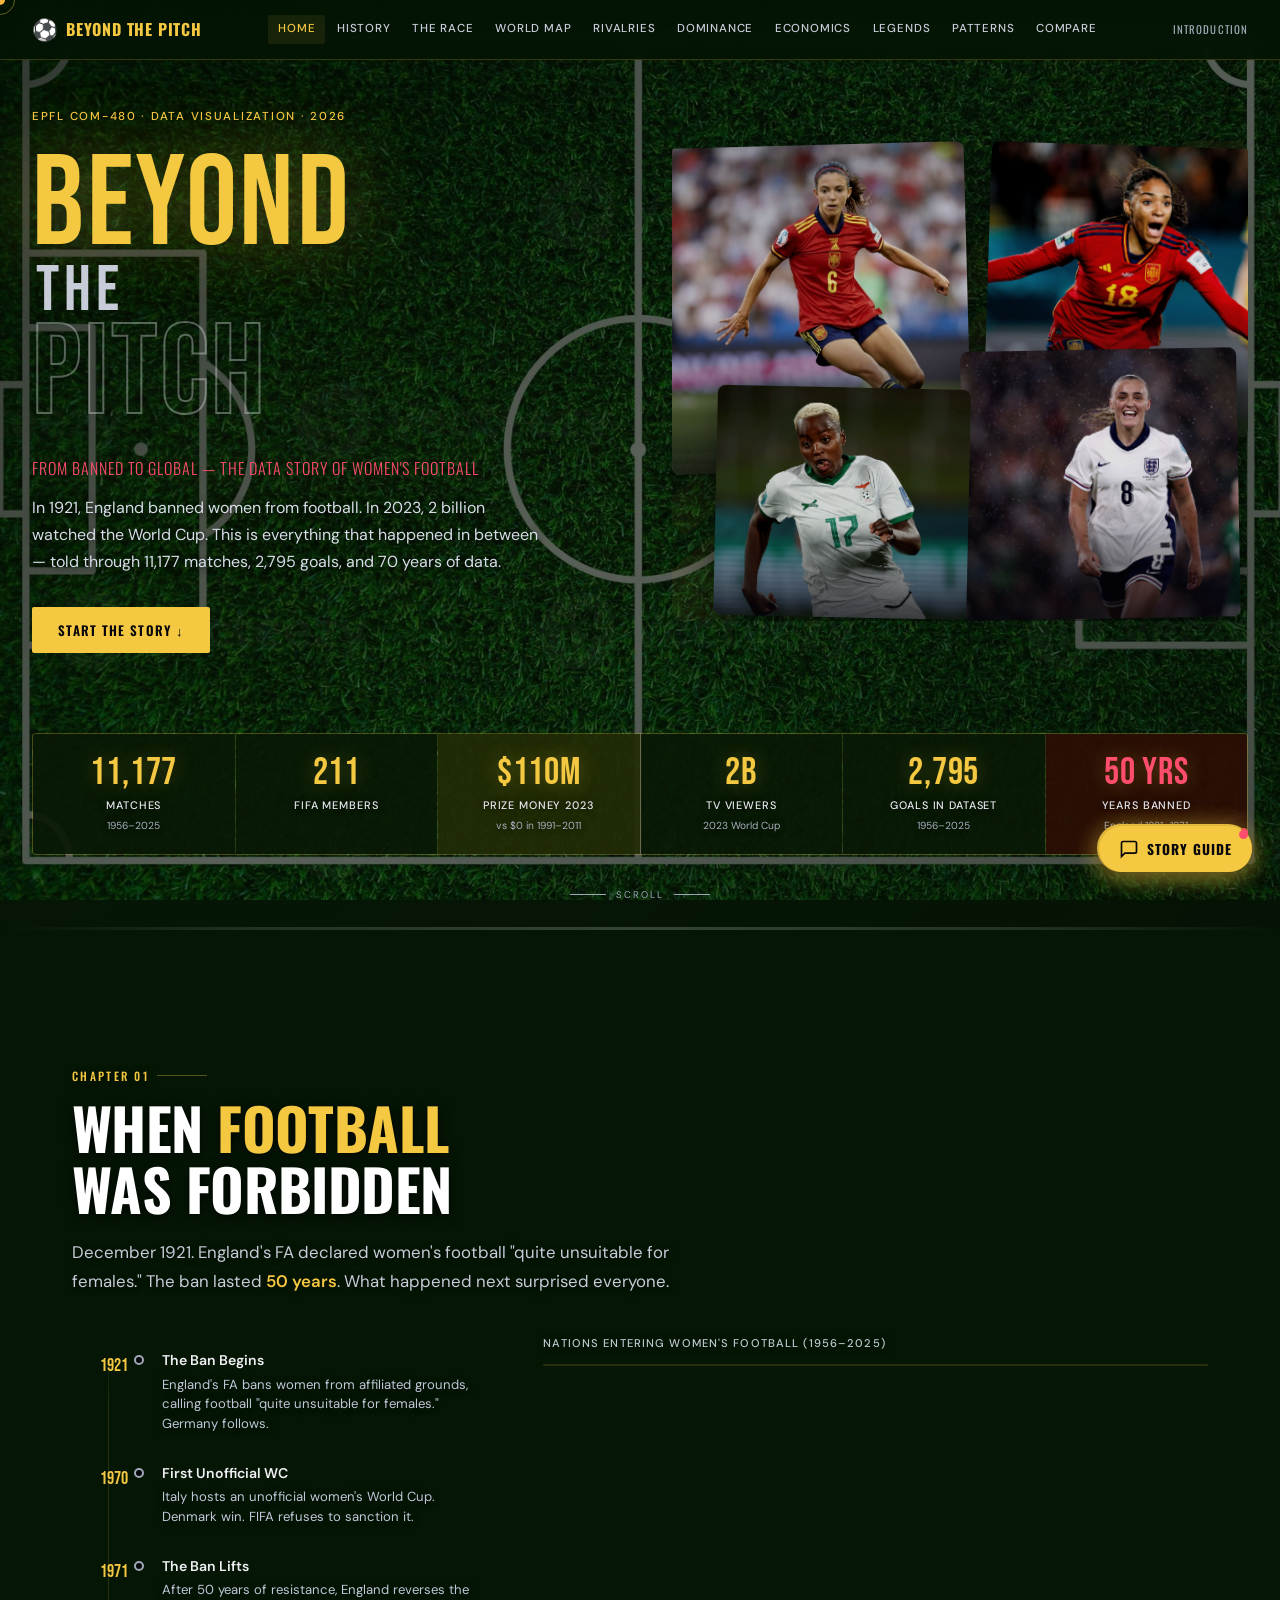
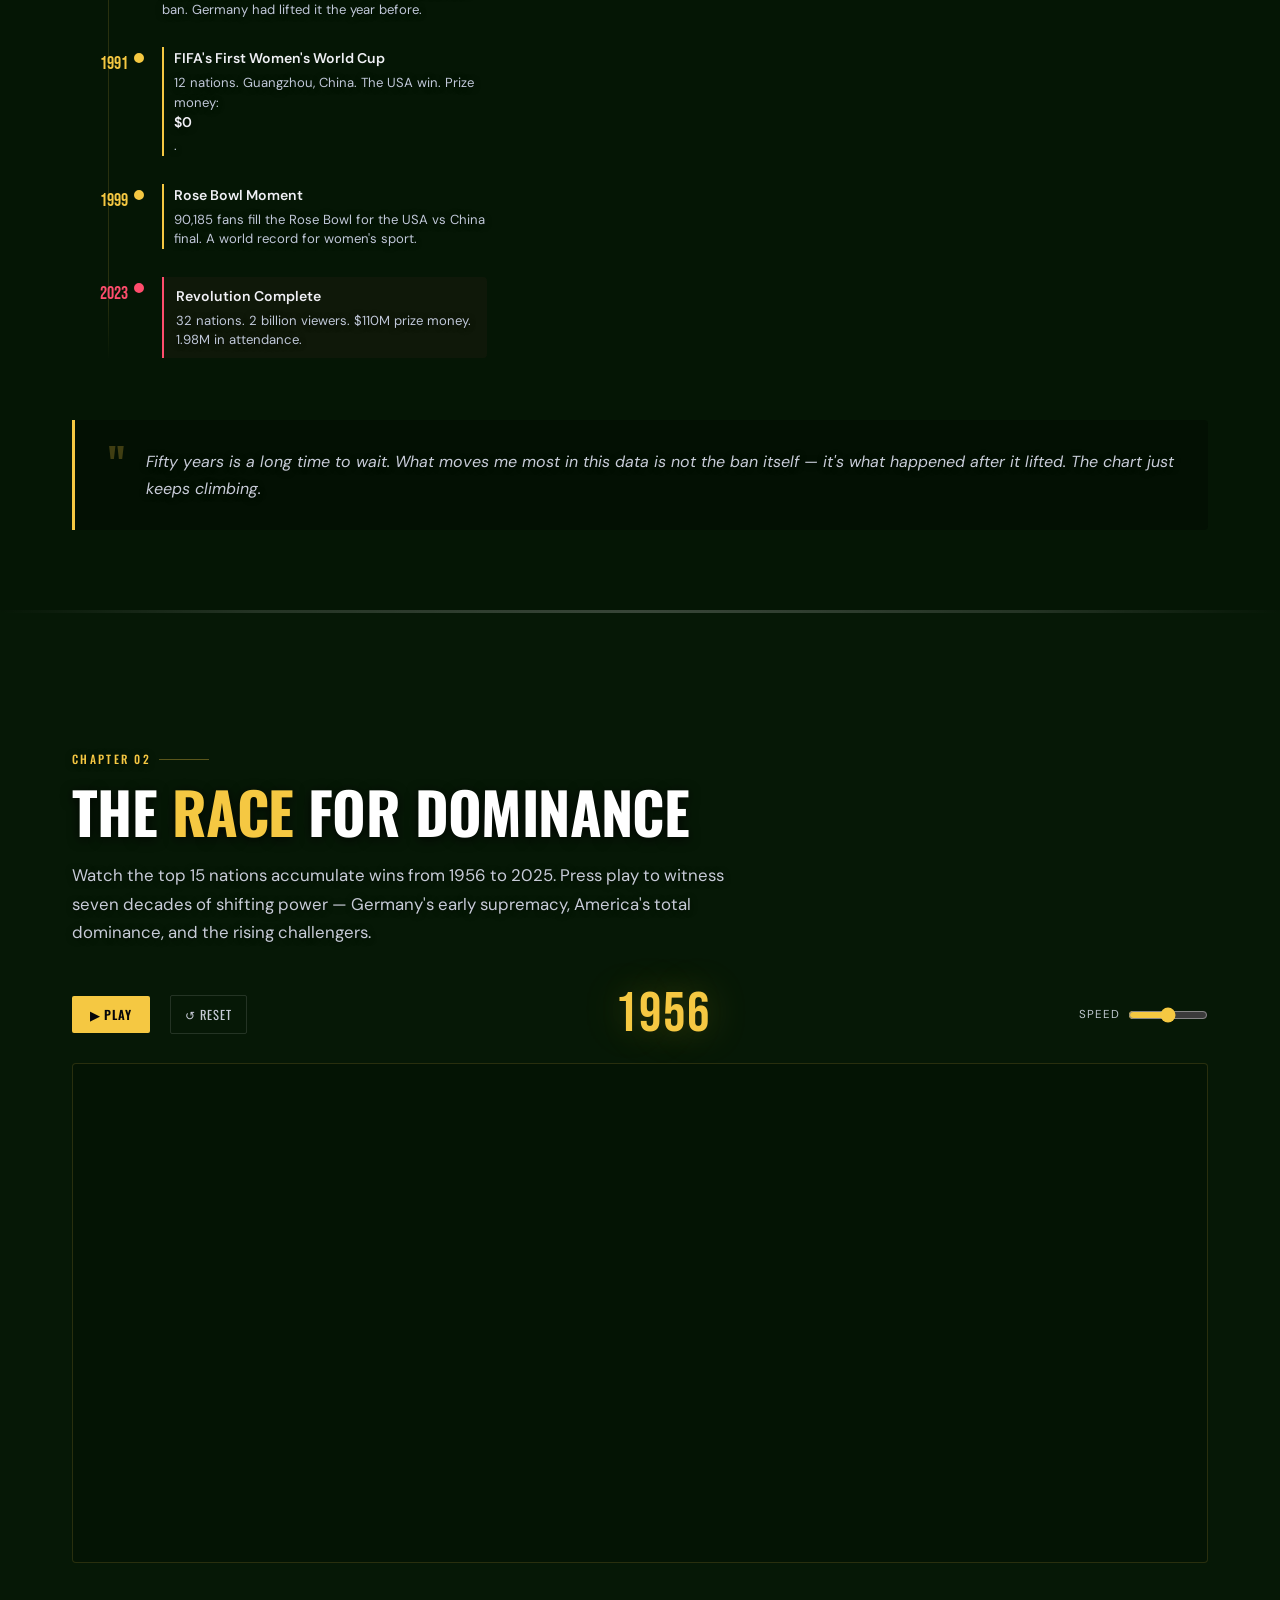
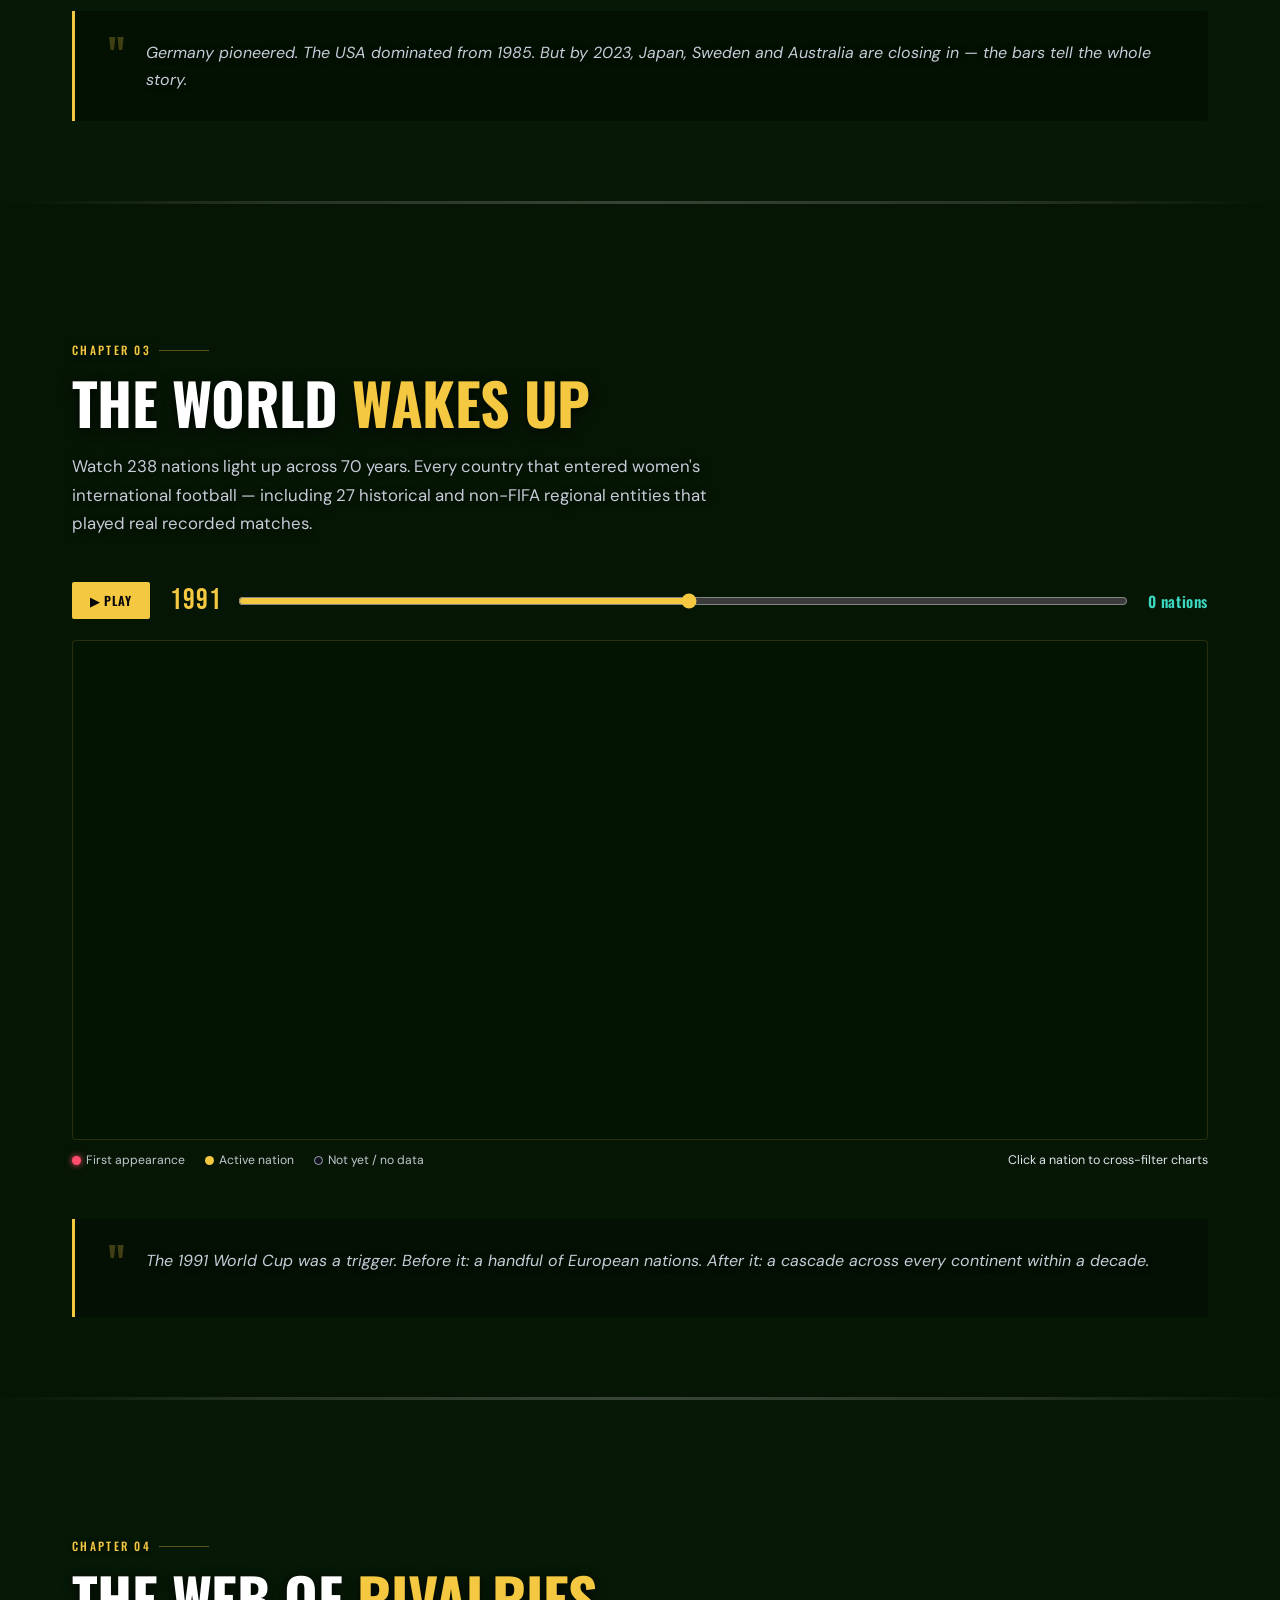
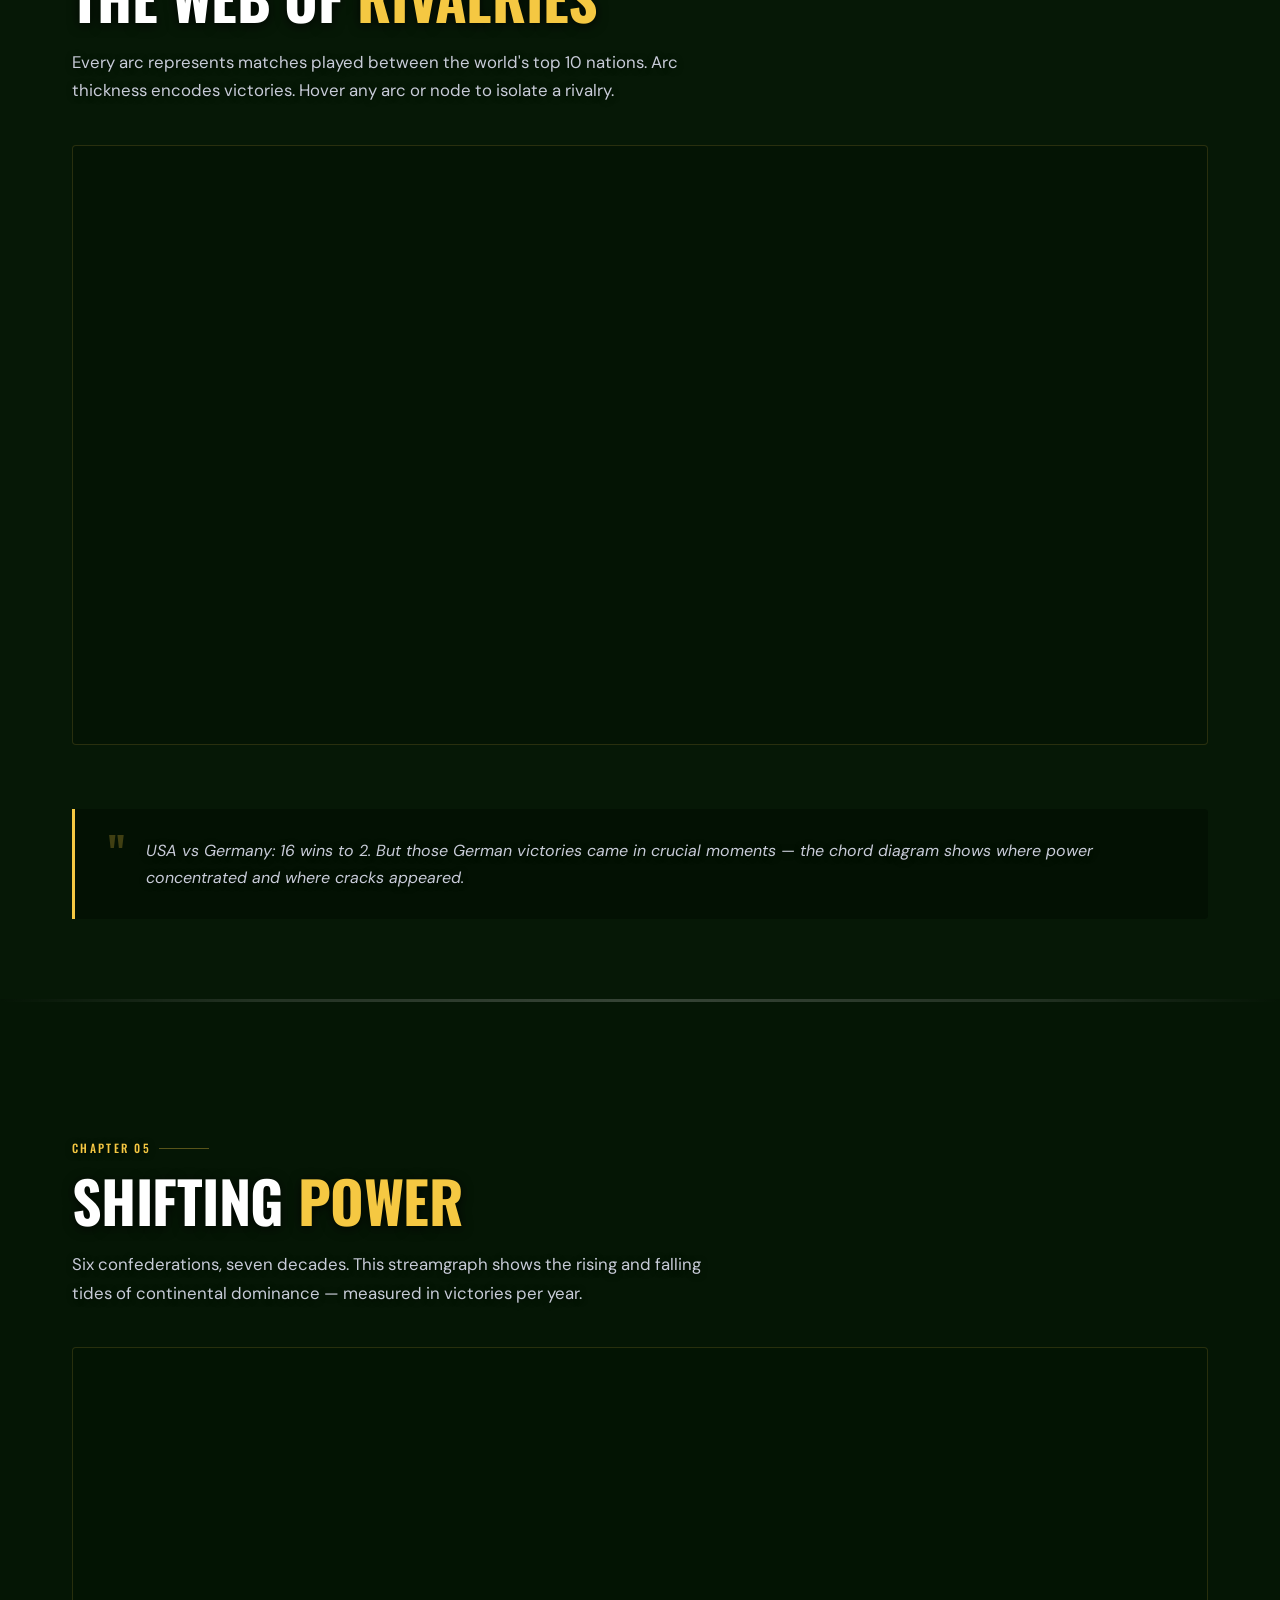
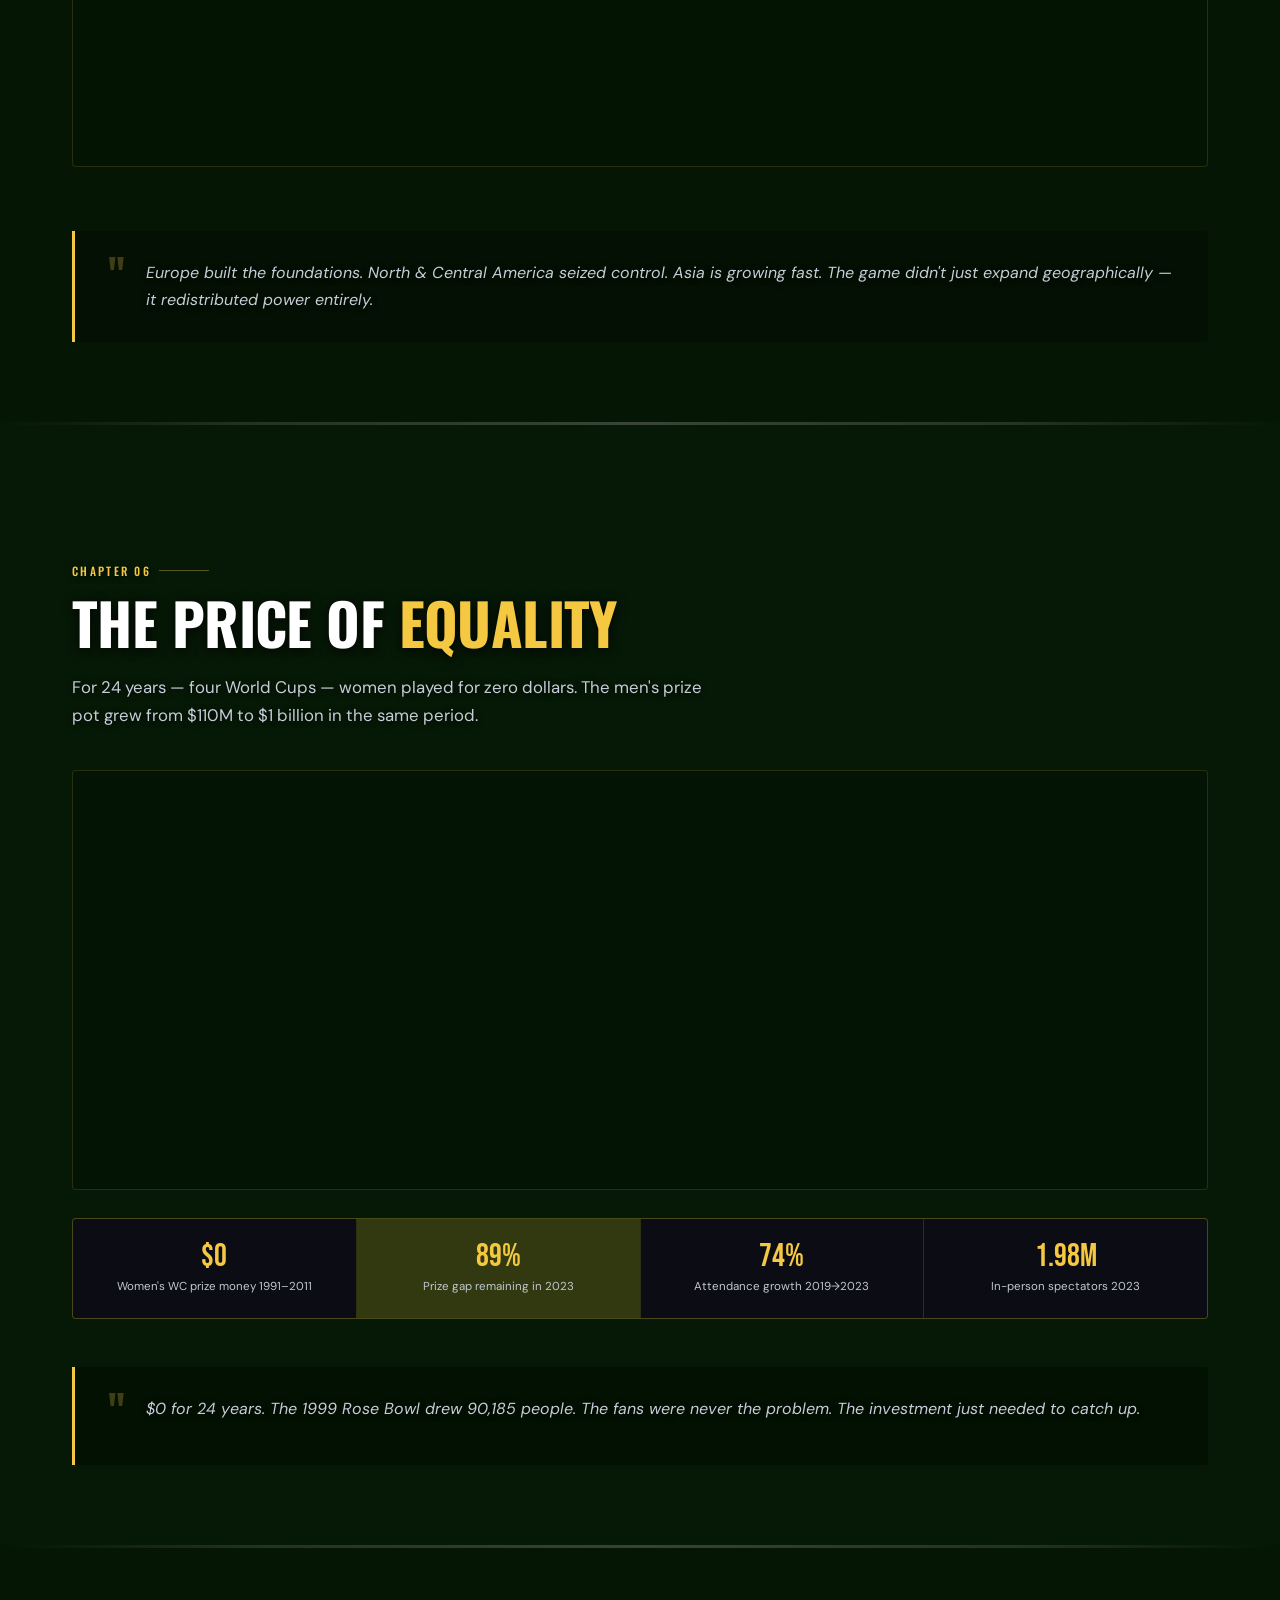
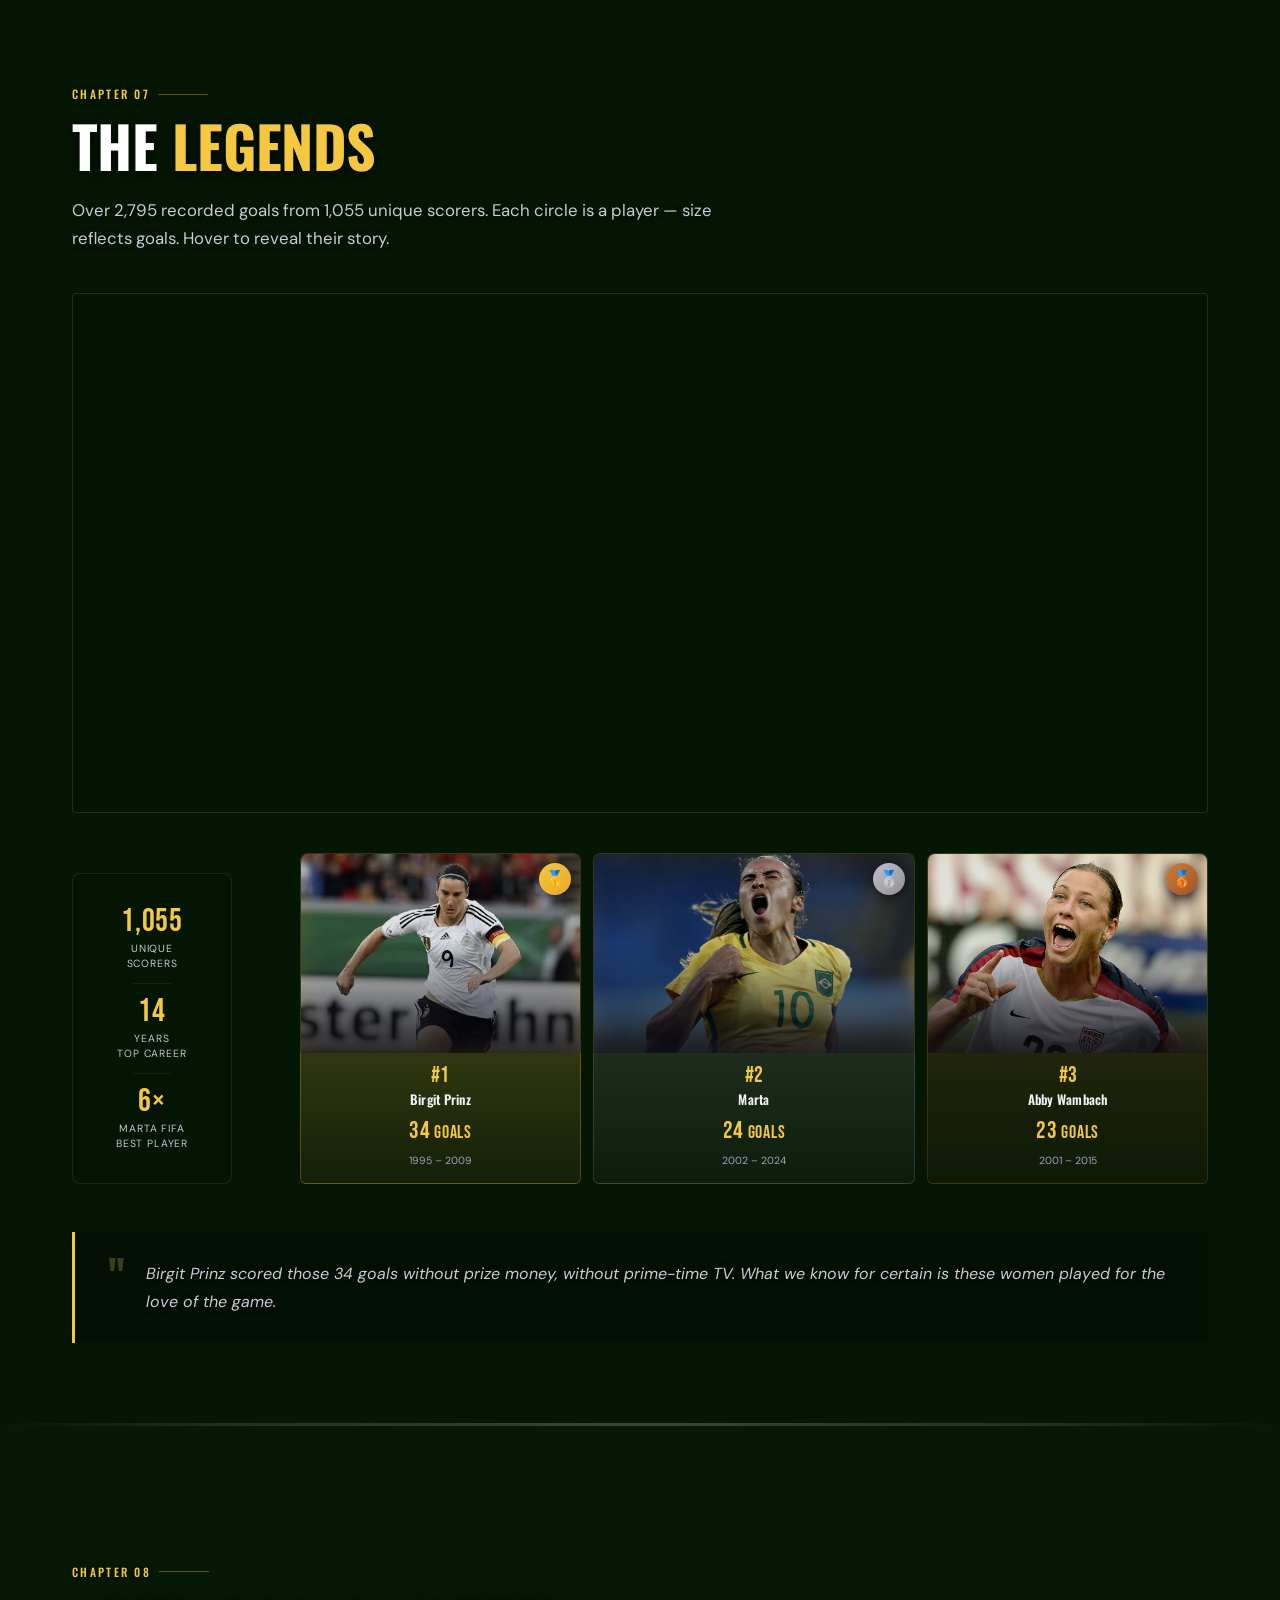
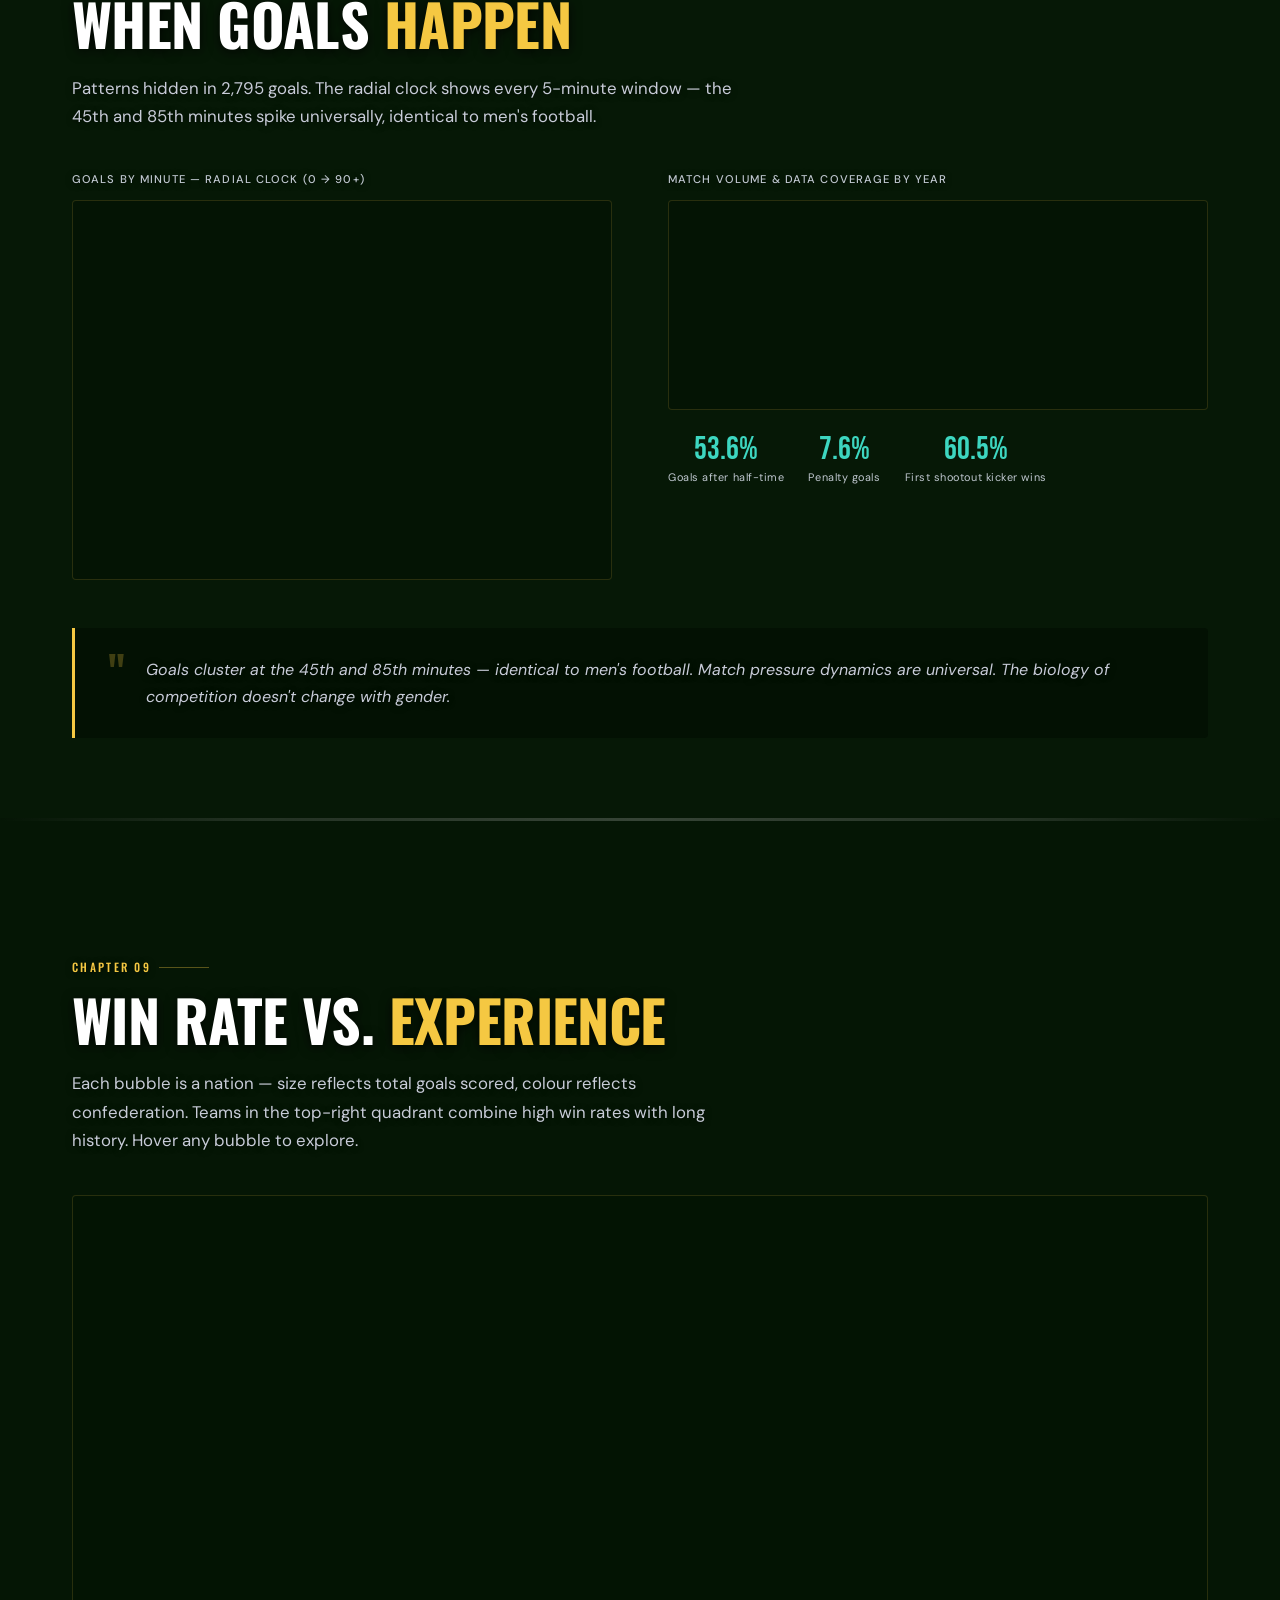
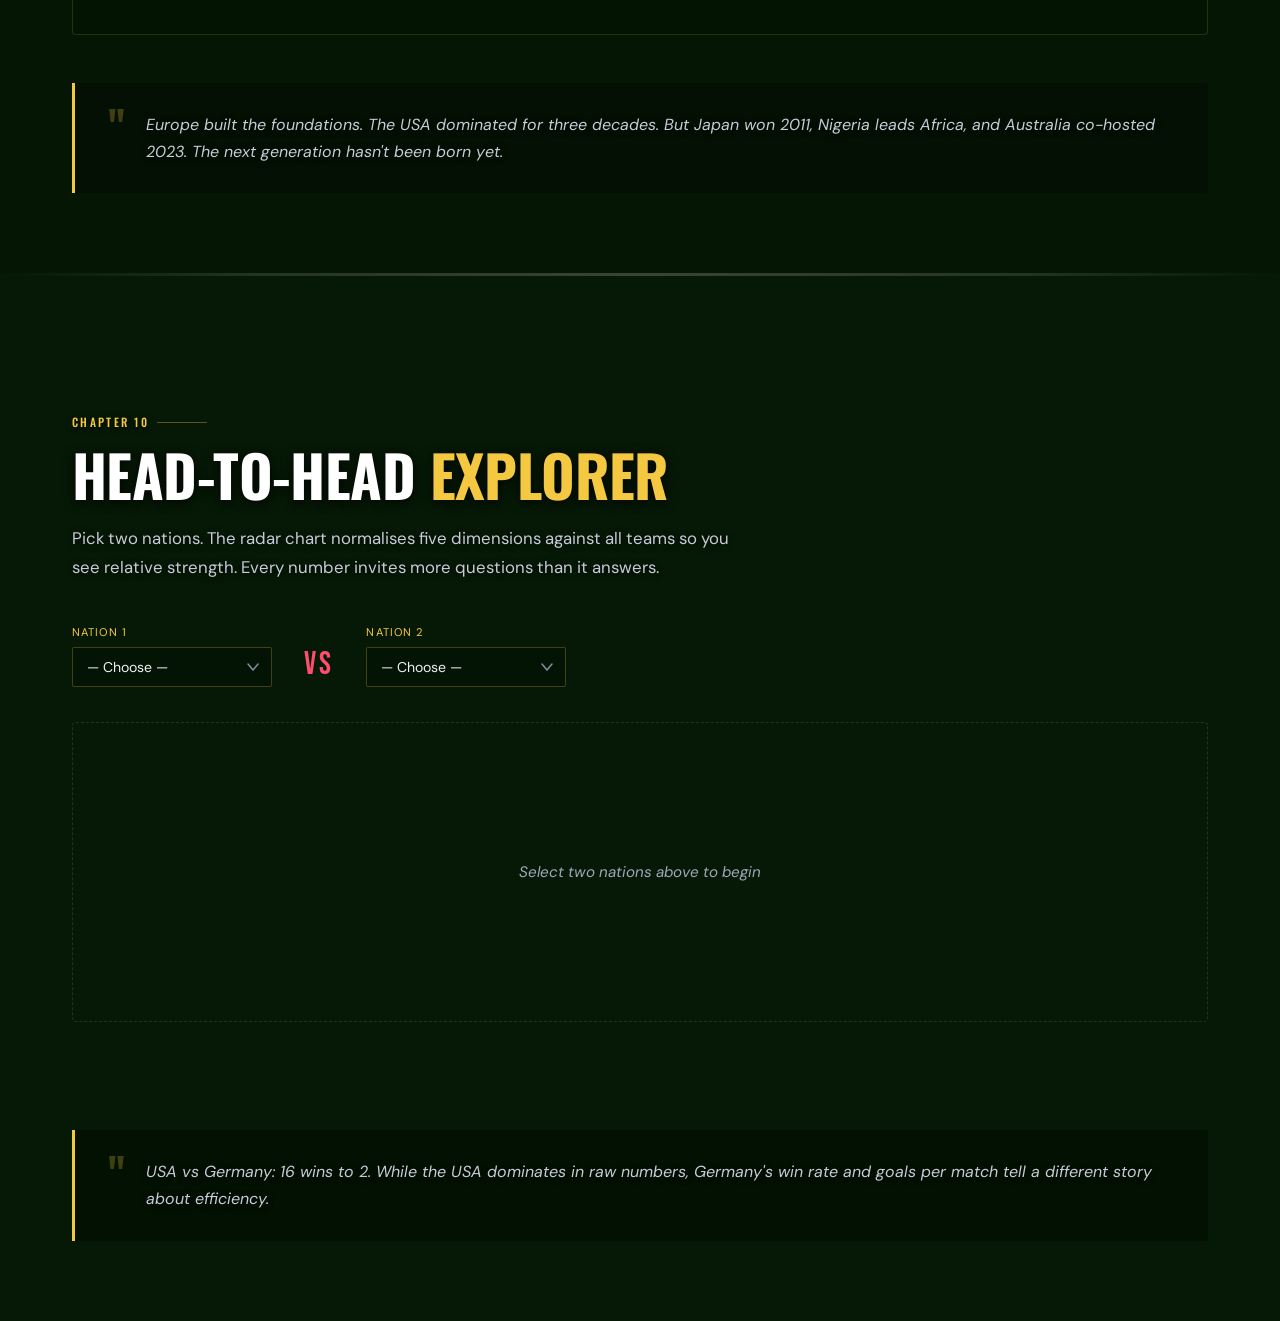
==== commit ec62ceda: "fix: economics chart double axis labels" ====
--- a/index.html
+++ b/index.html
@@ -106,7 +106,7 @@
     </div>
     <div class="hero-stats-grid">
         <div class="hstat"><div class="hstat-num" data-target="11177">0</div><div class="hstat-label">Matches</div><div class="hstat-period">1956–2025</div></div>
-        <div class="hstat"><div class="hstat-num" data-target="211">0</div><div class="hstat-label">FIFA Members</div><div class="hstat-period">238 in dataset</div></div>
+        <div class="hstat"><div class="hstat-num" data-target="211">0</div><div class="hstat-label">FIFA Members</div></div>
         <div class="hstat hstat-accent"><div class="hstat-num" data-prefix="$" data-target="110" data-suffix="M">$0M</div><div class="hstat-label">Prize Money 2023</div><div class="hstat-period">vs $0 in 1991–2011</div></div>
         <div class="hstat"><div class="hstat-num" data-target="2" data-suffix="B">0B</div><div class="hstat-label">TV Viewers</div><div class="hstat-period">2023 World Cup</div></div>
         <div class="hstat"><div class="hstat-num" data-target="2795">0</div><div class="hstat-label">Goals in Dataset</div><div class="hstat-period">1956–2025</div></div>
@@ -689,7 +689,7 @@
     document.addEventListener('DOMContentLoaded', function() {
         var sendBtn = document.getElementById('chat-send-btn');
         var inp = document.getElementById('chat-input');
-        
+        // input removed - buttons only
     });
 })();
 </script>
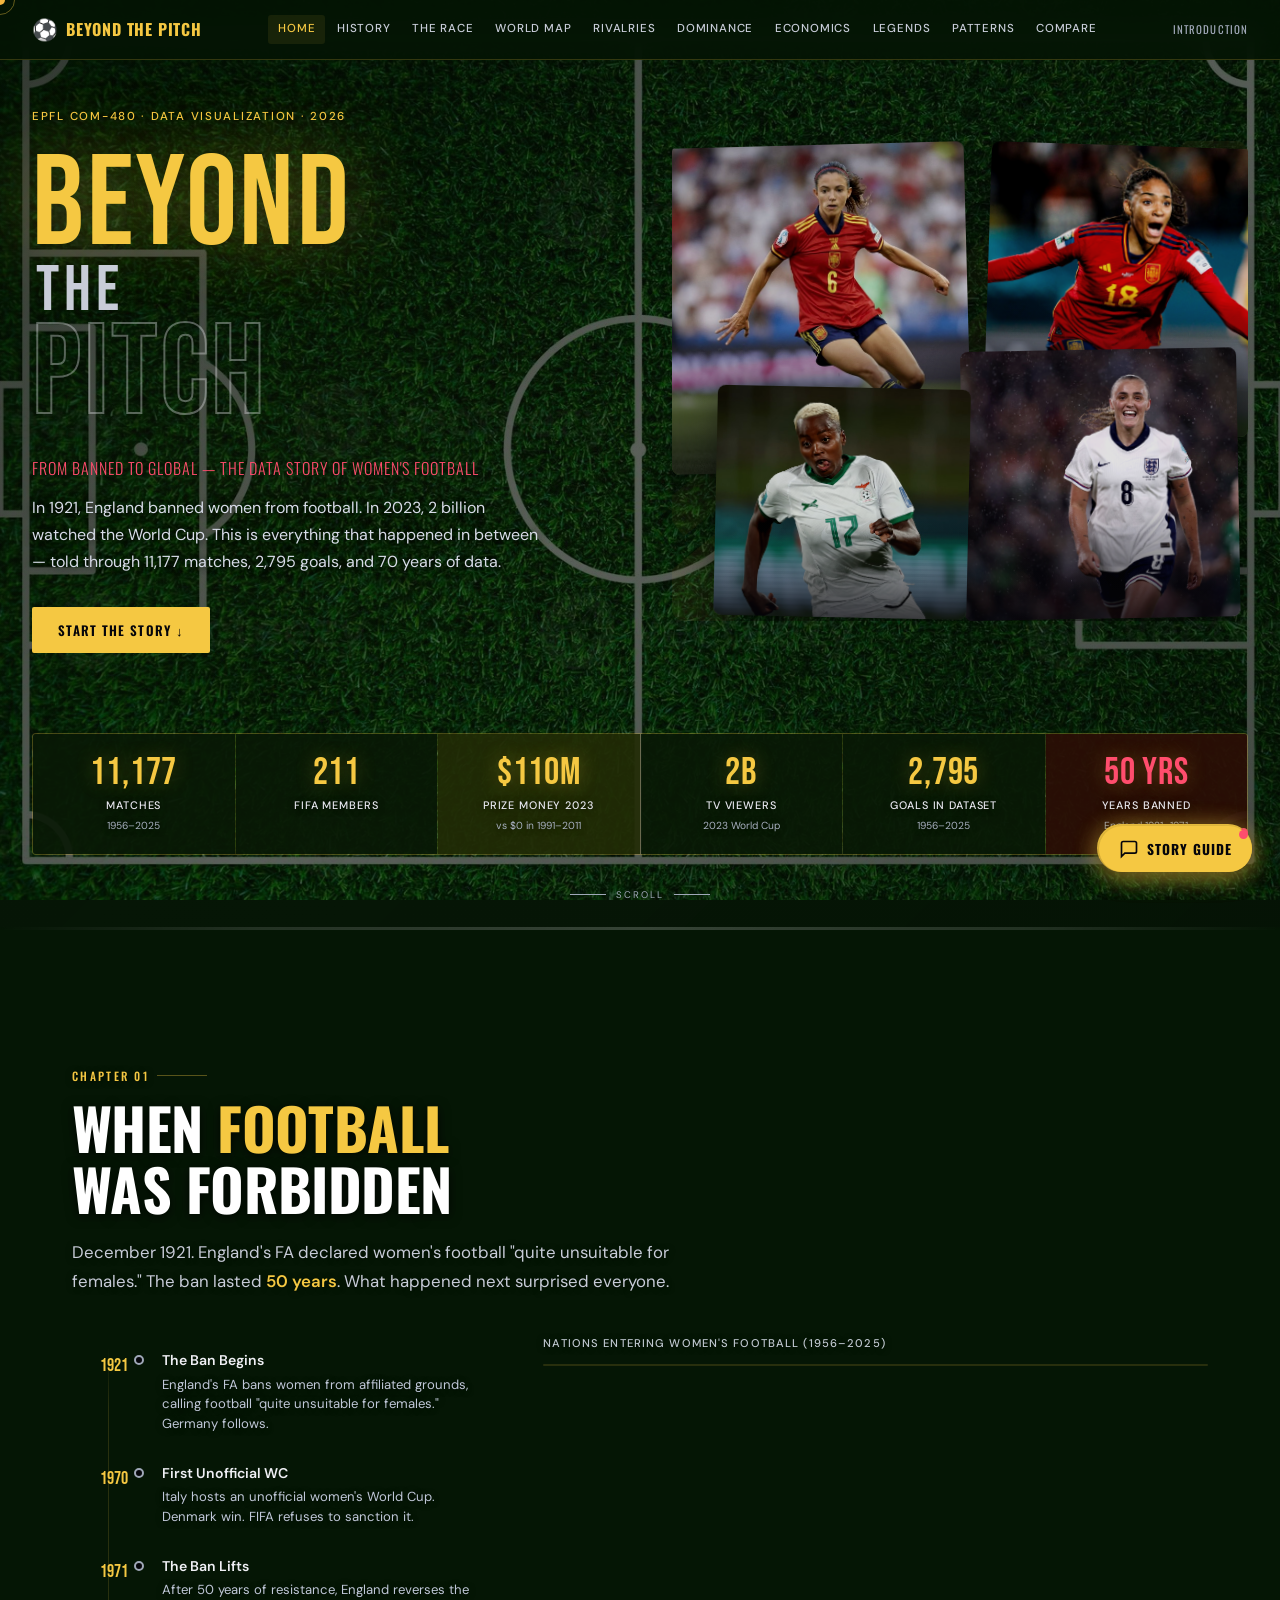
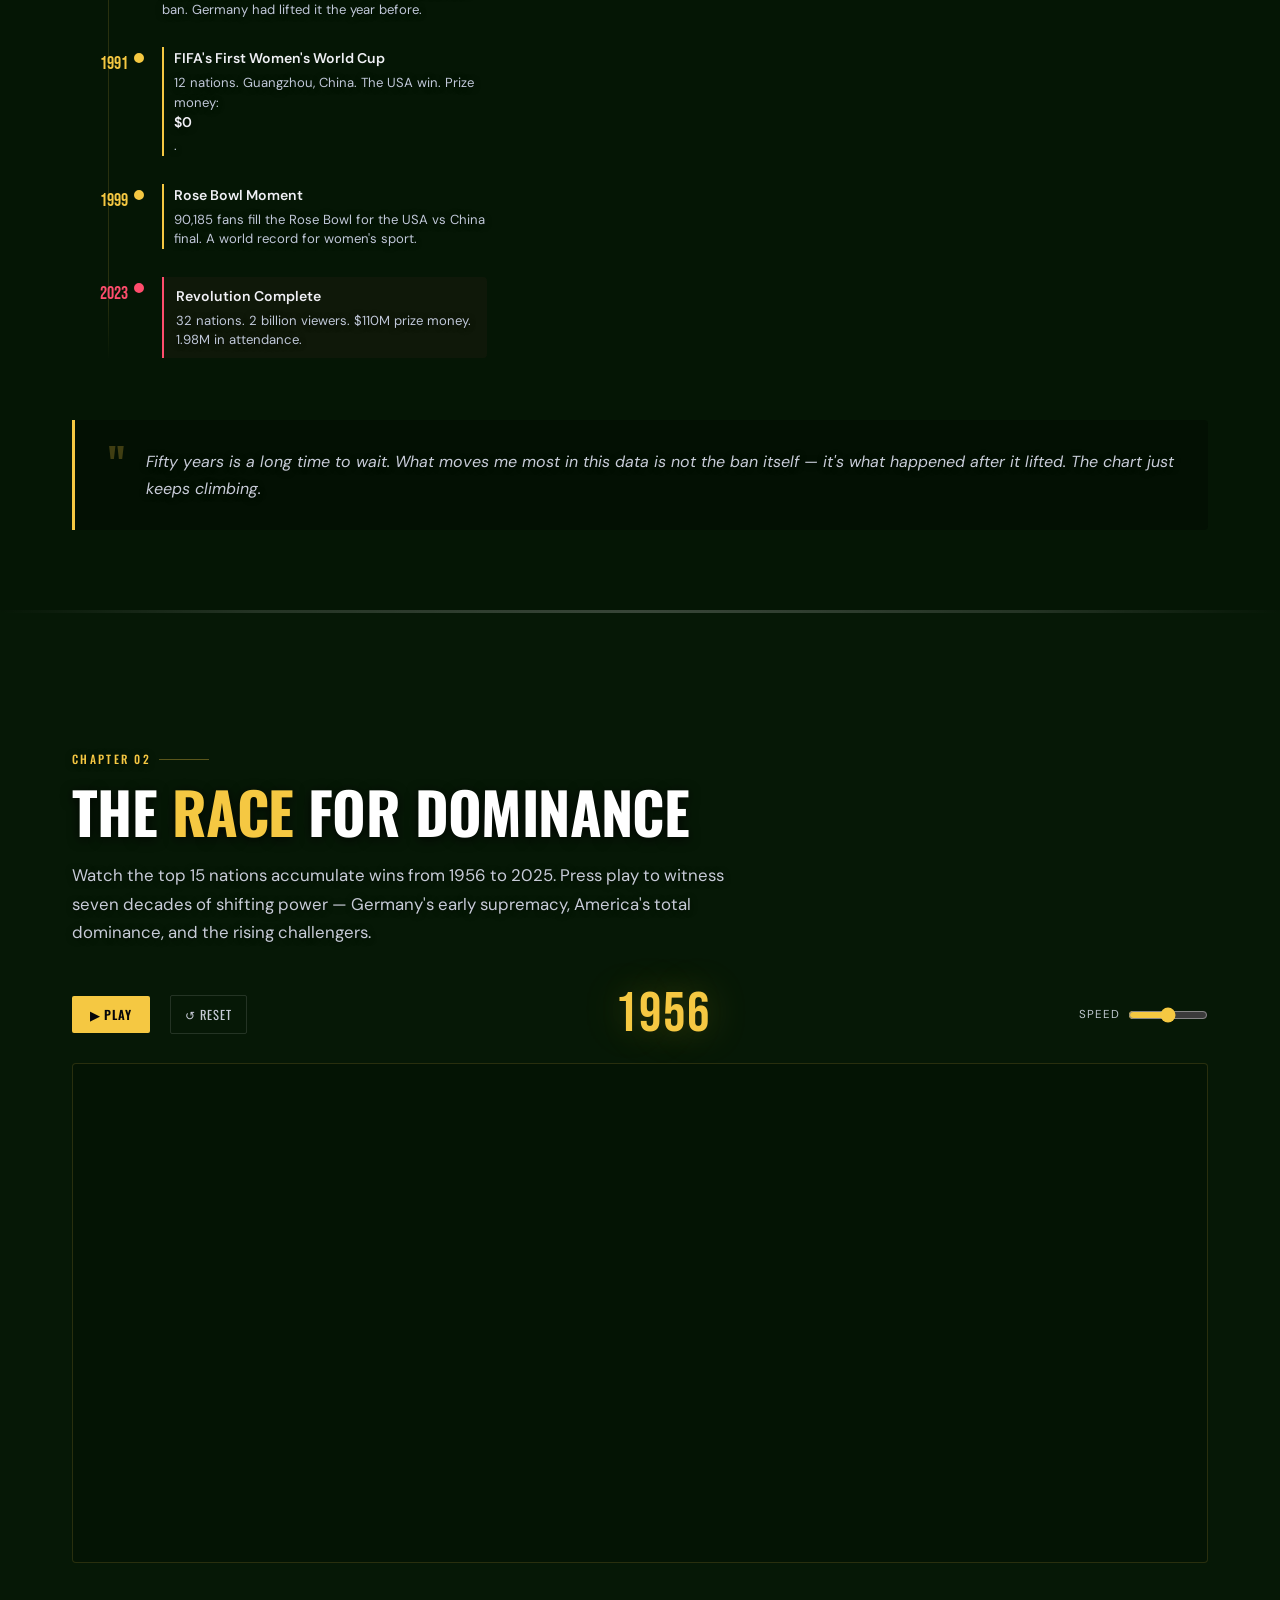
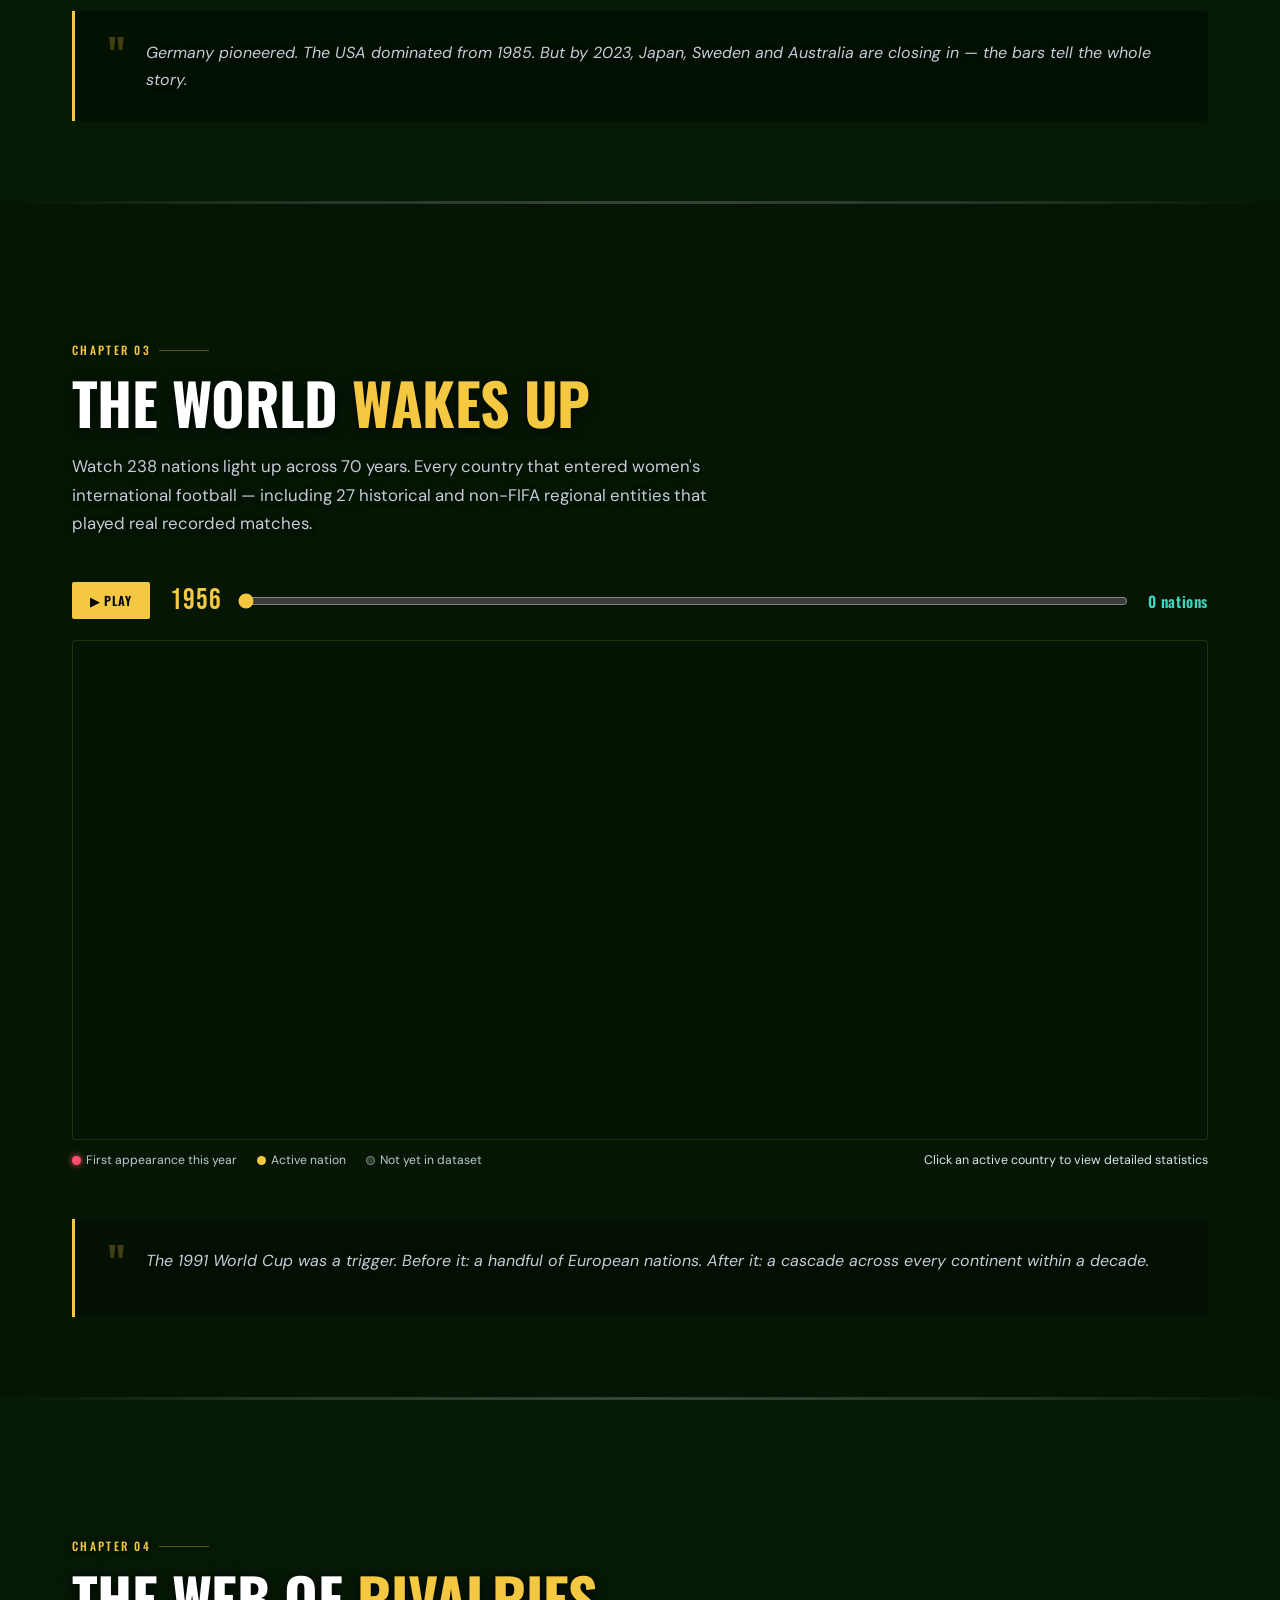
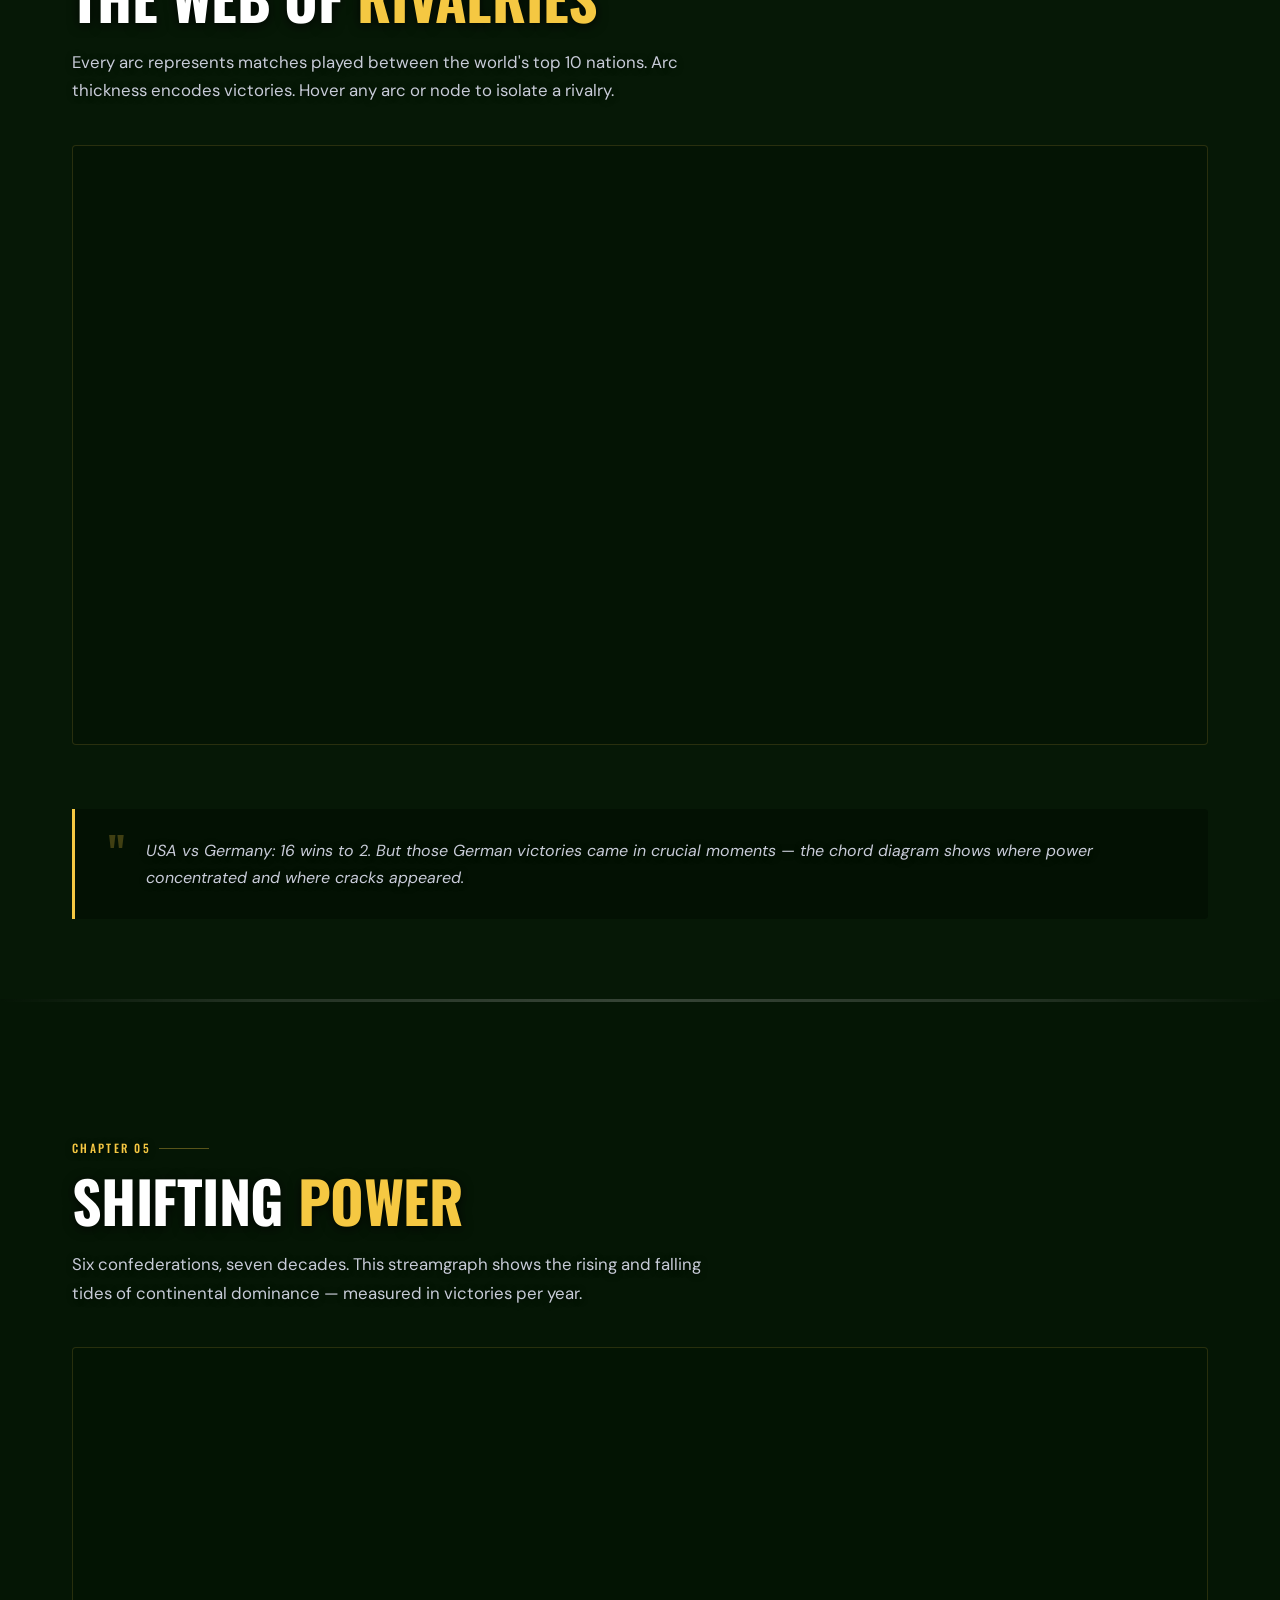
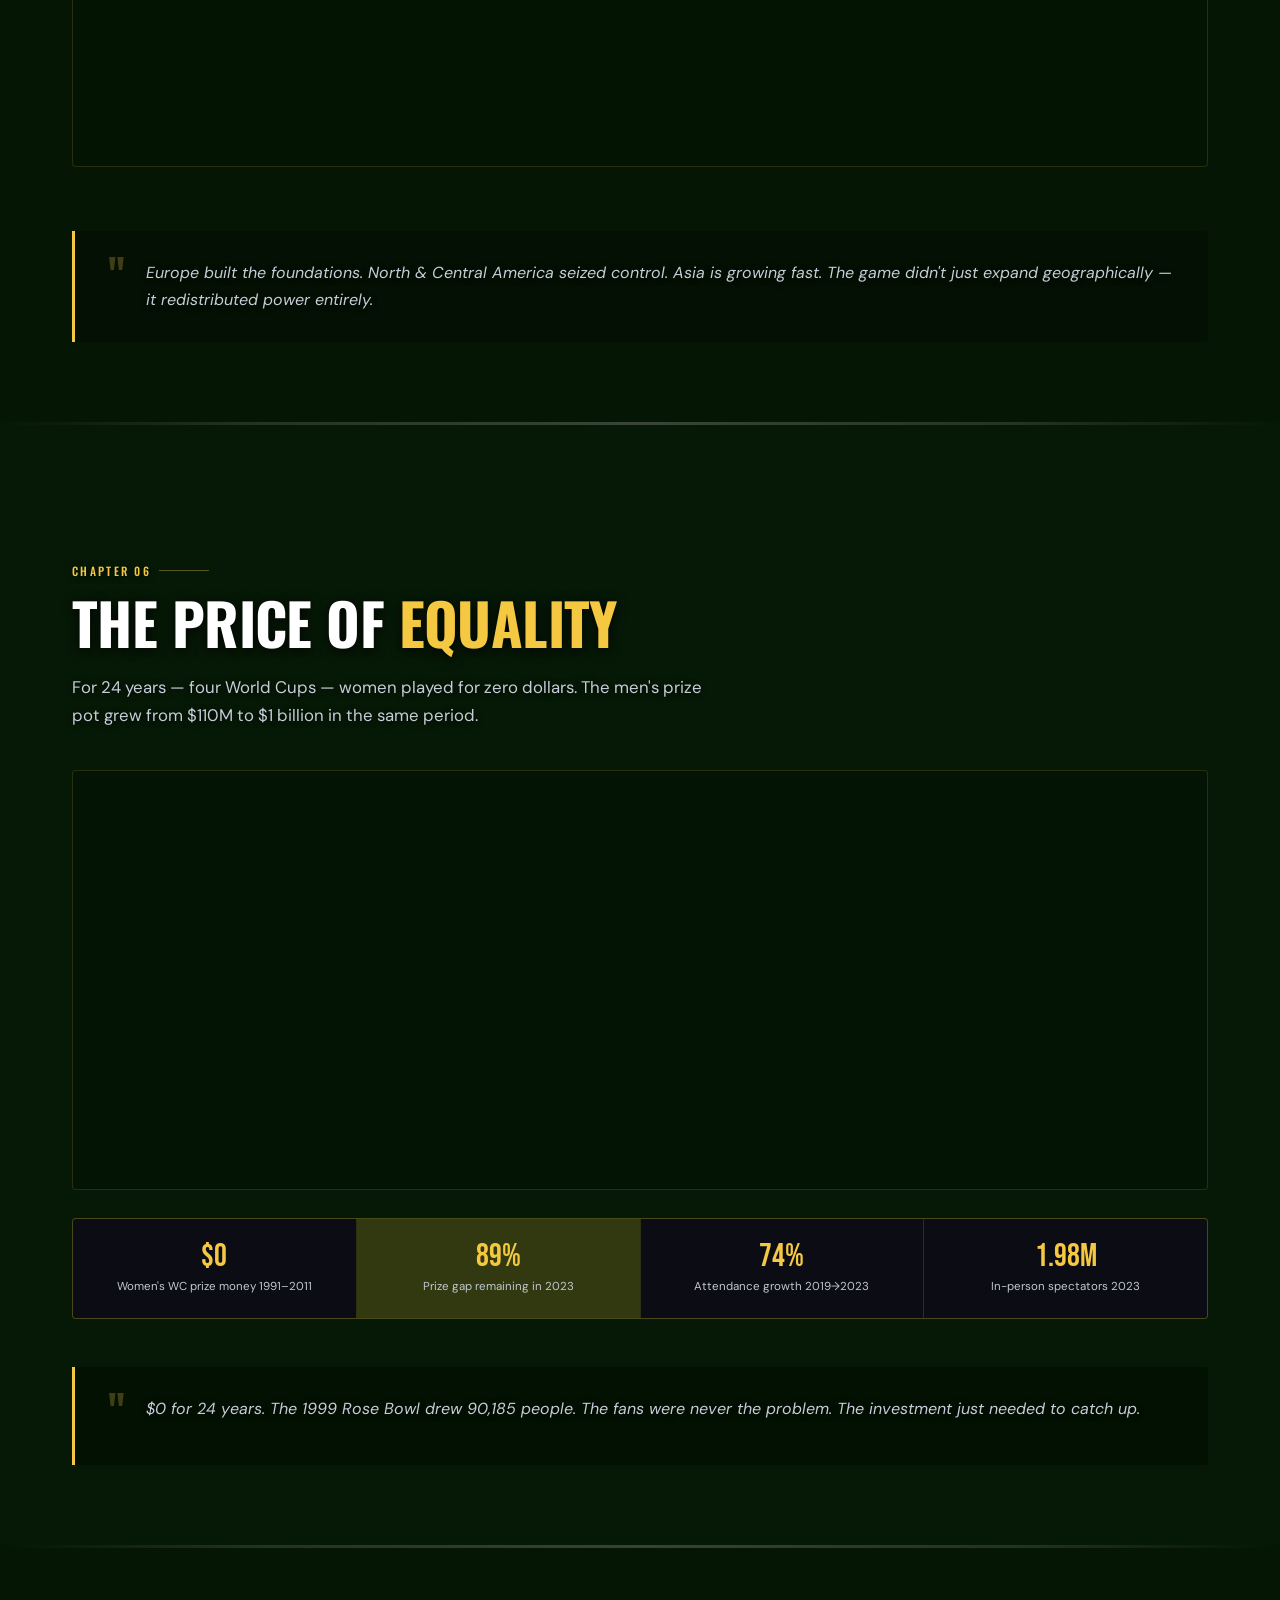
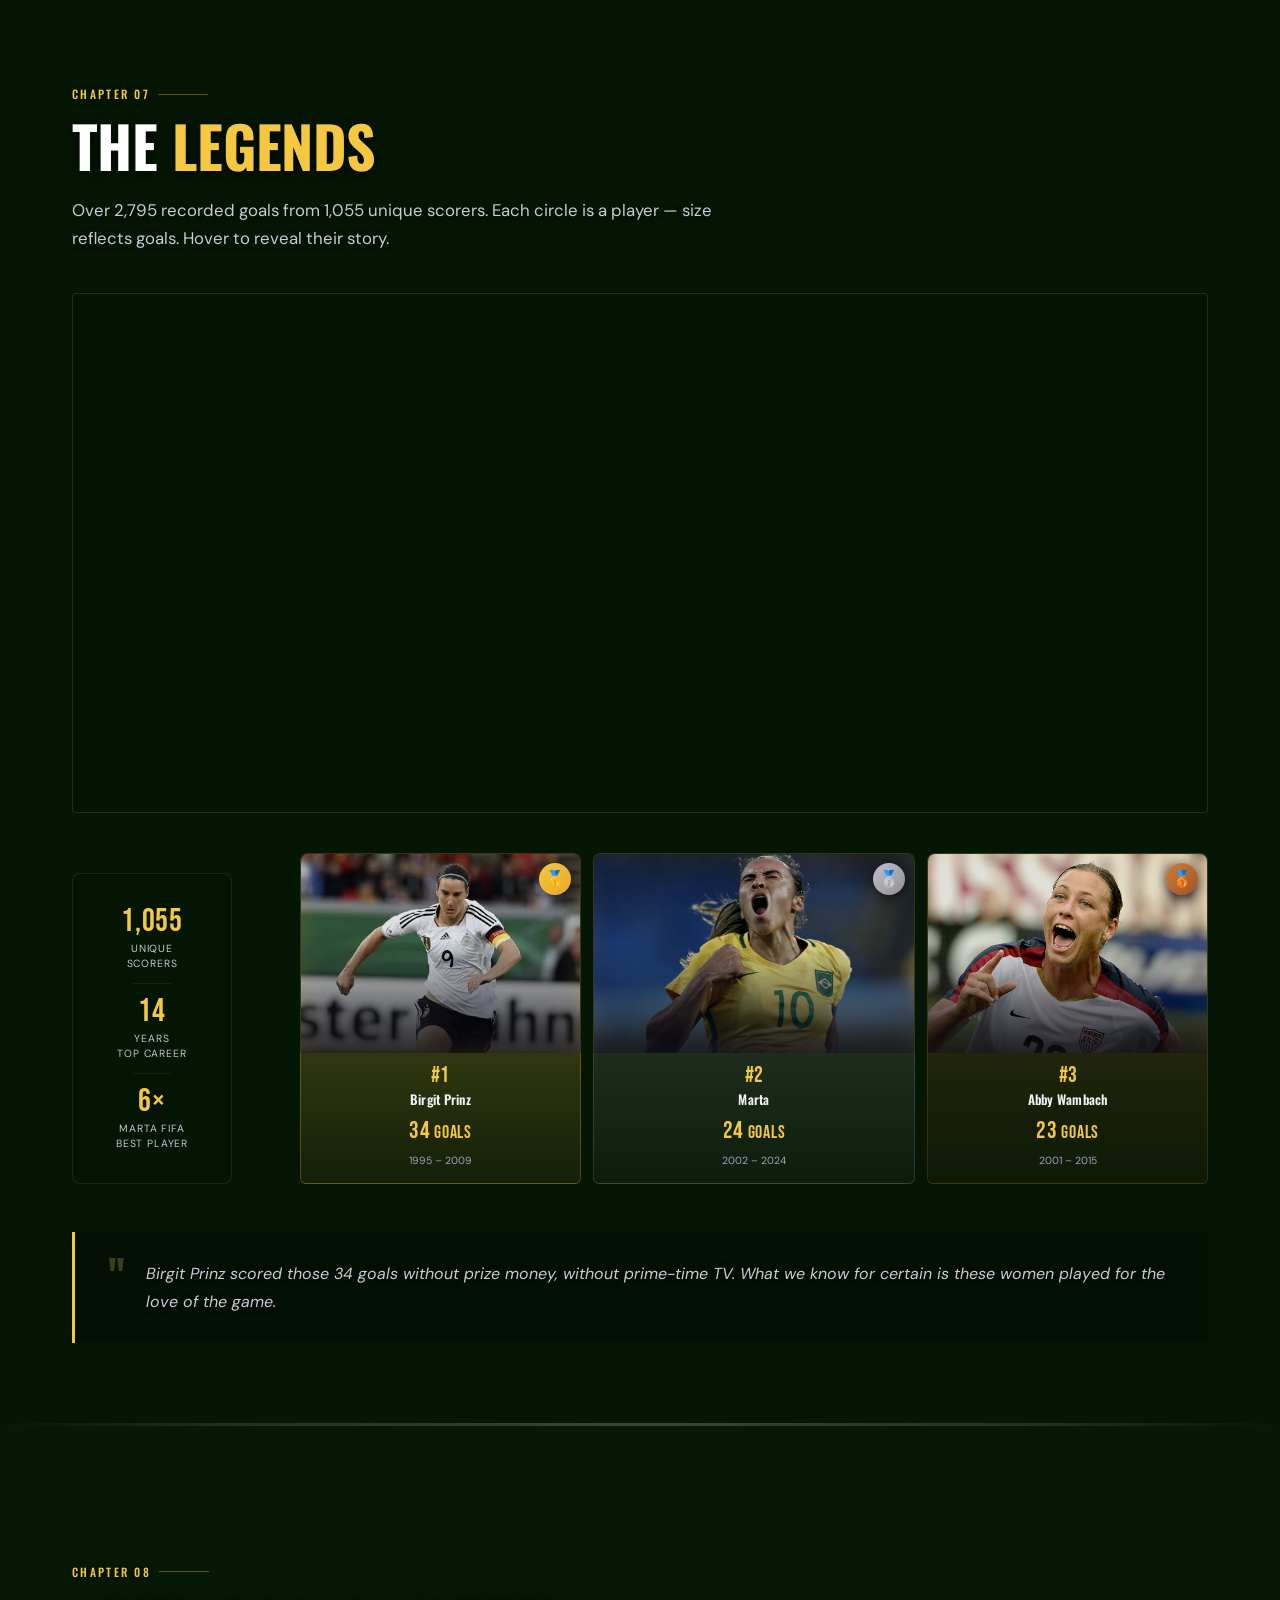
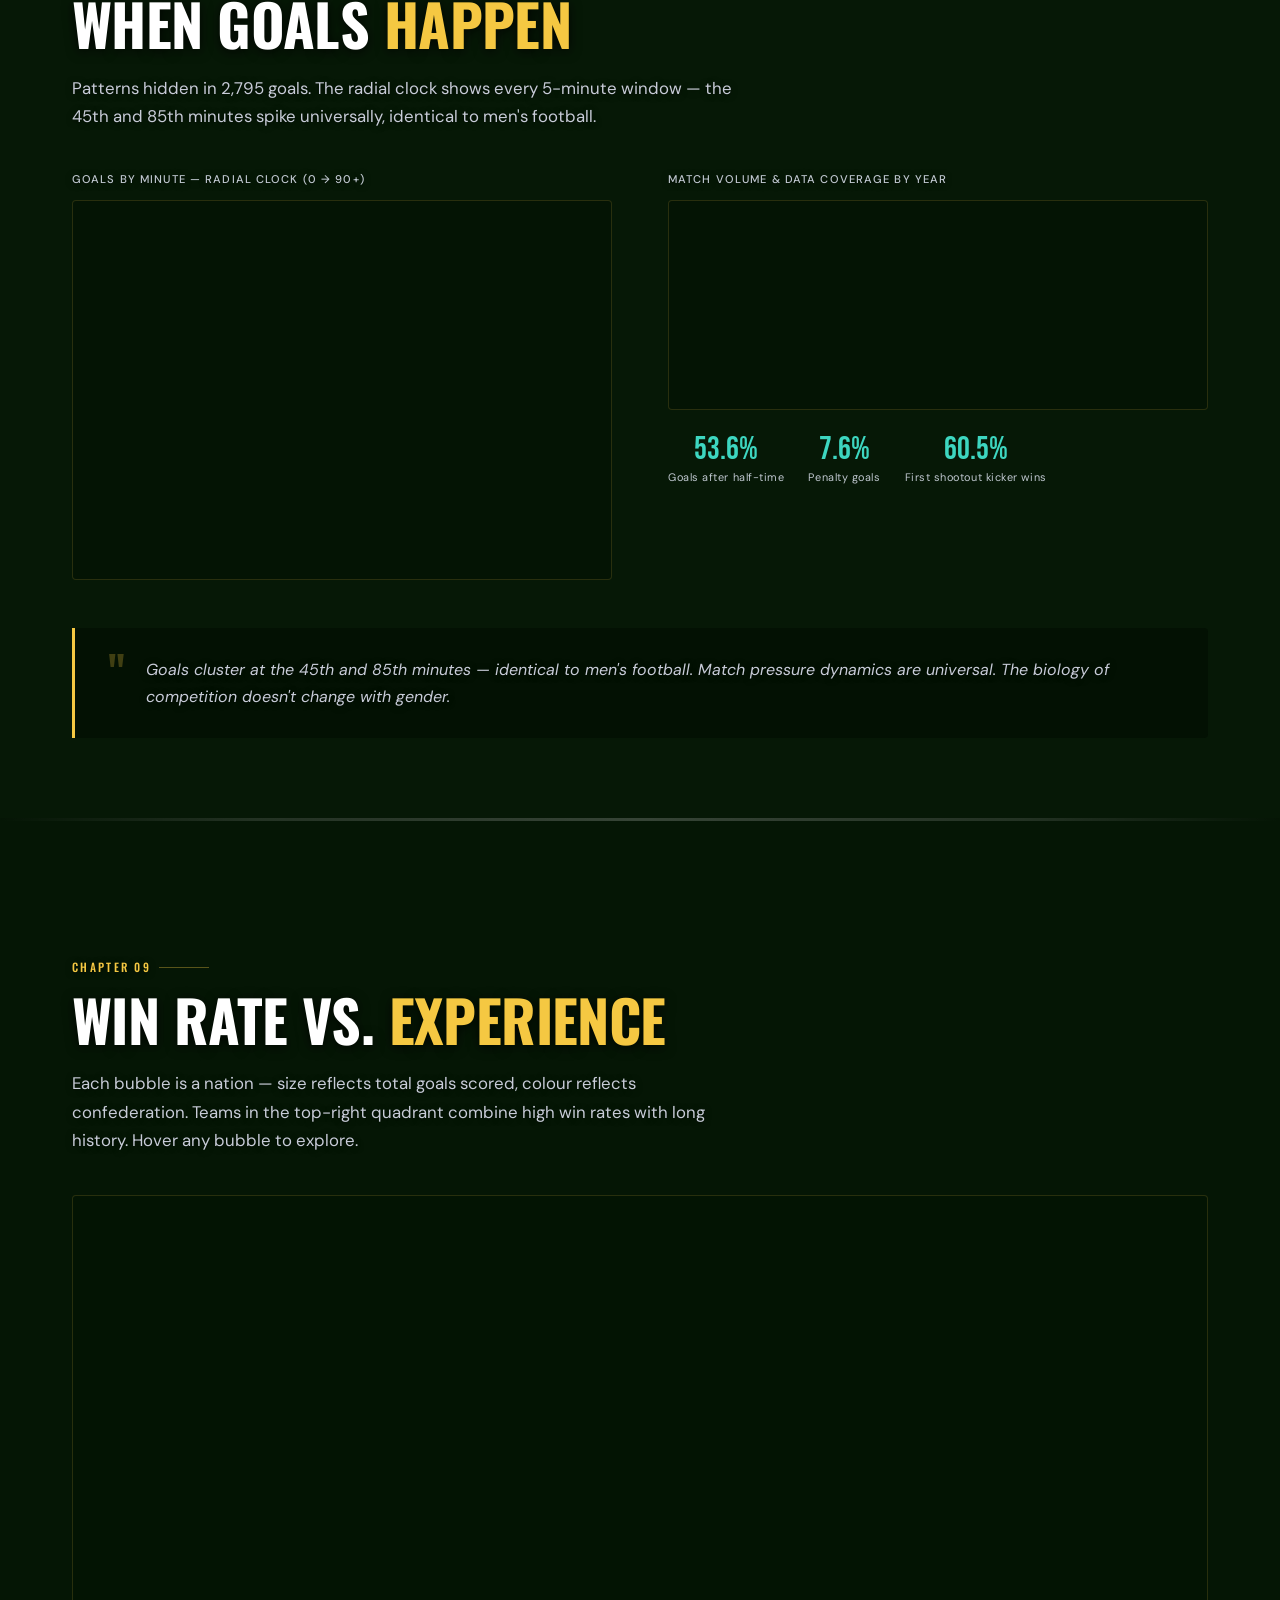
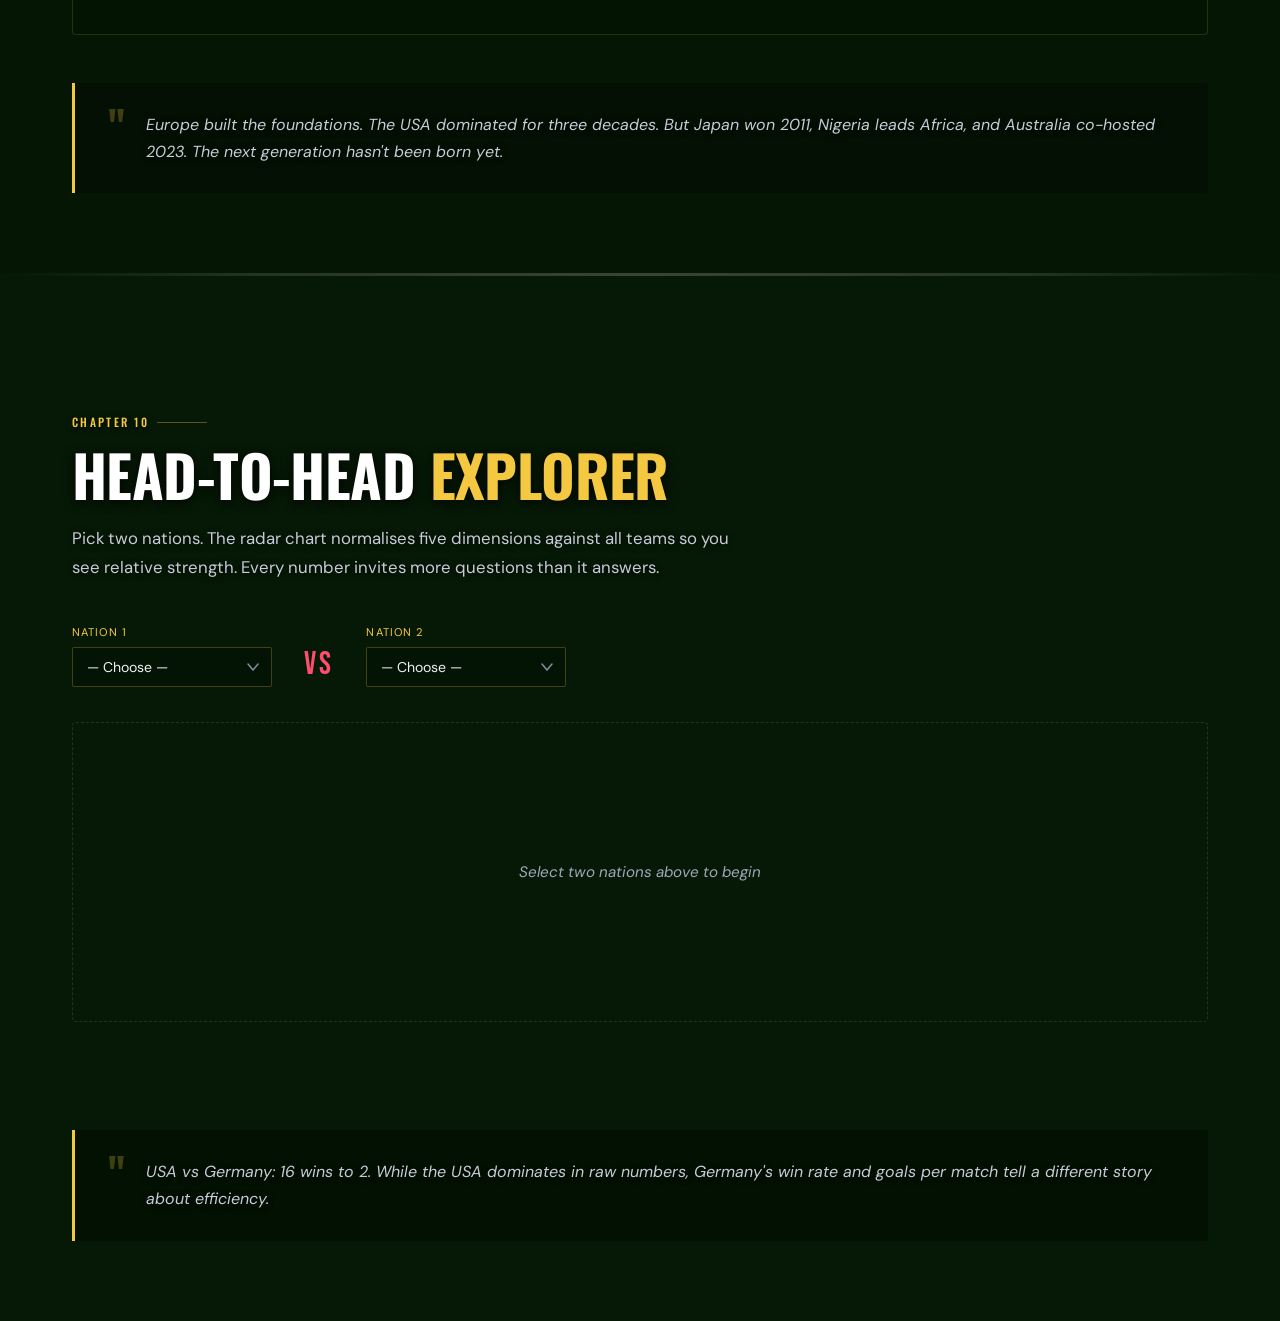
==== commit 54fb1349: "add modal popup for country details and expand to 238 teams" ====
--- a/index.html
+++ b/index.html
@@ -196,18 +196,17 @@
         <div class="map-controls-row">
             <button id="map-play-btn" class="btn-control" onclick="toggleMapAnimation()">▶ Play</button>
             <div class="map-slider-wrap">
-                <span class="map-year-badge" id="map-year-label">1991</span>
-                <input id="map-year-slider" type="range" min="1956" max="2025" step="1" value="1991" oninput="updateMapYear(this.value)">
+                <span class="map-year-badge" id="map-year-label">1956</span>
+                <input id="map-year-slider" type="range" min="1956" max="2025" step="1" value="1956" oninput="updateMapYear(this.value)">
             </div>
             <div class="map-live-count"><span id="map-team-count">0</span> nations</div>
         </div>
         <div id="world-map" class="viz-box map-viz-box"></div>
         <div class="map-legend-row">
-            <div class="mleg-item"><span class="mleg-dot new"></span> First appearance</div>
+            <div class="mleg-item"><span class="mleg-dot new"></span> First appearance this year</div>
             <div class="mleg-item"><span class="mleg-dot active"></span> Active nation</div>
-            <div class="mleg-item"><span class="mleg-dot none"></span> Not yet / no data</div>
-            <div id="map-hover-info" class="map-hover-info">Click a nation to cross-filter charts</div>
-        </div>
+            <div class="mleg-item"><span class="mleg-dot none"></span> Not yet in dataset</div>
+            <div id="map-hover-info" class="map-hover-info">Click an active country to view detailed statistics</div>        </div>
         <div class="narrator-quote fade-up">
             <div class="nq-mark">"</div>
             <div><blockquote>The 1991 World Cup was a trigger. Before it: a handful of European nations. After it: a cascade across every continent within a decade.</blockquote></div>
@@ -409,11 +408,20 @@
 
 
 </div><!-- end content-wrapper -->
-<div id="cf-badge" style="display:none;position:fixed;top:72px;left:50%;transform:translateX(-50%);
-     background:rgba(245,200,66,0.95);color:#05050a;padding:7px 18px;border-radius:20px;
-     font-family:'Oswald',sans-serif;font-size:.78rem;font-weight:600;letter-spacing:.08em;
-     text-transform:uppercase;z-index:2000;cursor:pointer;box-shadow:0 4px 20px rgba(0,0,0,0.4);
-     align-items:center;gap:8px;white-space:nowrap;"></div>
+
+<!-- COUNTRY MODAL -->
+<div id="country-modal-overlay" onclick="CF.closeModal()"></div>
+<div id="country-modal">
+    <div class="modal-header">
+        <button class="modal-close" onclick="CF.closeModal()">&times;</button>
+        <h2 class="modal-country-name" id="modal-country-name">Country Name</h2>
+        <div class="modal-country-region" id="modal-country-region">Region</div>
+    </div>
+    <div class="modal-body" id="modal-body">
+        <!-- Content will be dynamically populated -->
+    </div>
+</div>
+
 <div id="tooltip" class="global-tooltip"></div>
 
 <script src="js/mapfix.js"></script>
--- a/css/style.css
+++ b/css/style.css
@@ -29,8 +29,8 @@
 em{color:var(--gold);font-style:normal}
 
 /* ── CURSOR ─────────────────────────────────── */
-#cursor{position:fixed;width:10px;height:10px;border-radius:50%;background:var(--gold);pointer-events:none;z-index:9999;transform:translate(-50%,-50%);mix-blend-mode:difference}
-#cursor-trail{position:fixed;width:30px;height:30px;border-radius:50%;border:1.5px solid rgba(245,200,66,0.4);pointer-events:none;z-index:9998;transform:translate(-50%,-50%);transition:left .08s,top .08s}
+#cursor{position:fixed;width:10px;height:10px;border-radius:50%;background:var(--gold);pointer-events:none;z-index:10002;transform:translate(-50%,-50%);mix-blend-mode:difference}
+#cursor-trail{position:fixed;width:30px;height:30px;border-radius:50%;border:1.5px solid rgba(245,200,66,0.4);pointer-events:none;z-index:10001;transform:translate(-50%,-50%);transition:left .08s,top .08s}
 
 /* ── LOADER ─────────────────────────────────── */
 #loader{position:fixed;inset:0;background:var(--bg);display:flex;align-items:center;justify-content:center;z-index:10000;transition:opacity .6s,visibility .6s}
@@ -218,7 +218,7 @@
 .mleg-dot{display:inline-block;width:9px;height:9px;border-radius:50%;margin-right:5px}
 .mleg-dot.new{background:var(--rose);box-shadow:0 0 6px var(--rose)}
 .mleg-dot.active{background:var(--gold)}
-.mleg-dot.none{background:var(--bg3);border:1px solid var(--text-dim)}
+.mleg-dot.none{background:rgba(255,255,255,0.18);border:1px solid rgba(255,255,255,0.35)}
 .map-hover-info{margin-left:auto;font-size:.78rem;color:var(--text)}
 
 /* ── CHORD ───────────────────────────────────── */
@@ -1710,4 +1710,197 @@
 
 /* ── Scatter plot labels (set via D3 fill attr, also override SVG) ── */
 #scatter-chart text { fill: #e0e4ec !important; }
-#scatter-chart .axis text { fill: #b8c4d0 !important; }+#scatter-chart .axis text { fill: #b8c4d0 !important; }
+
+/* ════════════════════════════════════════════════════════════
+   COUNTRY POPUP MODAL
+   ════════════════════════════════════════════════════════════ */
+#country-modal-overlay {
+    display: none;
+    position: fixed;
+    top: 0;
+    left: 0;
+    right: 0;
+    bottom: 0;
+    background: rgba(0, 0, 0, 0.75);
+    backdrop-filter: blur(8px);
+    -webkit-backdrop-filter: blur(8px);
+    z-index: 9998;
+    animation: fadeIn 0.3s ease;
+}
+
+#country-modal {
+    display: none;
+    position: fixed;
+    top: 50%;
+    left: 50%;
+    transform: translate(-50%, -50%);
+    width: 90%;
+    max-width: 700px;
+    max-height: 85vh;
+    background: linear-gradient(135deg, rgba(5,5,10,0.98) 0%, rgba(12,12,20,0.98) 100%);
+    border: 2px solid rgba(245,200,66,0.3);
+    border-radius: 12px;
+    box-shadow: 0 20px 60px rgba(0,0,0,0.9), 0 0 40px rgba(245,200,66,0.1);
+    z-index: 9999;
+    overflow: hidden;
+    animation: slideUp 0.4s cubic-bezier(0.34, 1.56, 0.64, 1);
+}
+
+@keyframes fadeIn {
+    from { opacity: 0; }
+    to { opacity: 1; }
+}
+
+@keyframes slideUp {
+    from {
+        opacity: 0;
+        transform: translate(-50%, -45%);
+    }
+    to {
+        opacity: 1;
+        transform: translate(-50%, -50%);
+    }
+}
+
+.modal-header {
+    position: relative;
+    padding: 2rem 2.5rem 1.5rem;
+    background: linear-gradient(180deg, rgba(245,200,66,0.08) 0%, transparent 100%);
+    border-bottom: 1px solid rgba(255,255,255,0.1);
+}
+
+.modal-close {
+    position: absolute;
+    top: 1.25rem;
+    right: 1.25rem;
+    width: 36px;
+    height: 36px;
+    border: none;
+    background: rgba(255,255,255,0.05);
+    color: #f0f0f5;
+    font-size: 1.5rem;
+    font-weight: 300;
+    border-radius: 50%;
+    cursor: pointer;
+    transition: all 0.2s ease;
+    display: flex;
+    align-items: center;
+    justify-content: center;
+    line-height: 1;
+}
+
+.modal-close:hover {
+    background: rgba(245,200,66,0.2);
+    color: var(--gold);
+    transform: rotate(90deg);
+}
+
+.modal-country-name {
+    font-family: 'Bebas Neue', sans-serif;
+    font-size: 2.5rem;
+    color: var(--gold);
+    margin: 0 0 0.5rem;
+    text-shadow: 0 2px 20px rgba(245,200,66,0.3);
+}
+
+.modal-country-region {
+    font-family: 'DM Sans', sans-serif;
+    font-size: 0.9rem;
+    color: #a0a8b8;
+    text-transform: uppercase;
+    letter-spacing: 0.1em;
+}
+
+.modal-body {
+    padding: 2rem 2.5rem;
+    overflow-y: auto;
+    max-height: calc(85vh - 150px);
+}
+
+.modal-body::-webkit-scrollbar {
+    width: 8px;
+}
+
+.modal-body::-webkit-scrollbar-track {
+    background: rgba(255,255,255,0.02);
+}
+
+.modal-body::-webkit-scrollbar-thumb {
+    background: rgba(245,200,66,0.3);
+    border-radius: 4px;
+}
+
+.modal-body::-webkit-scrollbar-thumb:hover {
+    background: rgba(245,200,66,0.5);
+}
+
+.modal-stats-grid {
+    display: grid;
+    grid-template-columns: repeat(auto-fit, minmax(140px, 1fr));
+    gap: 1.25rem;
+    margin-bottom: 2rem;
+}
+
+.modal-stat-card {
+    background: rgba(255,255,255,0.02);
+    border: 1px solid rgba(255,255,255,0.08);
+    border-radius: 8px;
+    padding: 1.25rem 1rem;
+    text-align: center;
+    transition: all 0.2s ease;
+}
+
+.modal-stat-card:hover {
+    background: rgba(245,200,66,0.05);
+    border-color: rgba(245,200,66,0.3);
+    transform: translateY(-2px);
+}
+
+.modal-stat-label {
+    font-family: 'DM Sans', sans-serif;
+    font-size: 0.75rem;
+    color: #a0a8b8;
+    text-transform: uppercase;
+    letter-spacing: 0.08em;
+    margin-bottom: 0.5rem;
+}
+
+.modal-stat-value {
+    font-family: 'Bebas Neue', sans-serif;
+    font-size: 2rem;
+    color: var(--gold);
+    line-height: 1;
+}
+
+.modal-section-title {
+    font-family: 'Oswald', sans-serif;
+    font-size: 1.1rem;
+    color: #f0f0f5;
+    margin: 2rem 0 1rem;
+    padding-bottom: 0.5rem;
+    border-bottom: 1px solid rgba(255,255,255,0.1);
+    text-transform: uppercase;
+    letter-spacing: 0.05em;
+}
+
+.modal-viz-container {
+    background: rgba(255,255,255,0.02);
+    border: 1px solid rgba(255,255,255,0.08);
+    border-radius: 8px;
+    padding: 1.5rem;
+    margin-bottom: 1.5rem;
+}
+
+.modal-info-text {
+    font-family: 'DM Sans', sans-serif;
+    font-size: 0.95rem;
+    line-height: 1.6;
+    color: #c8ccd8;
+    margin-bottom: 1rem;
+}
+
+.modal-info-highlight {
+    color: var(--gold);
+    font-weight: 600;
+}
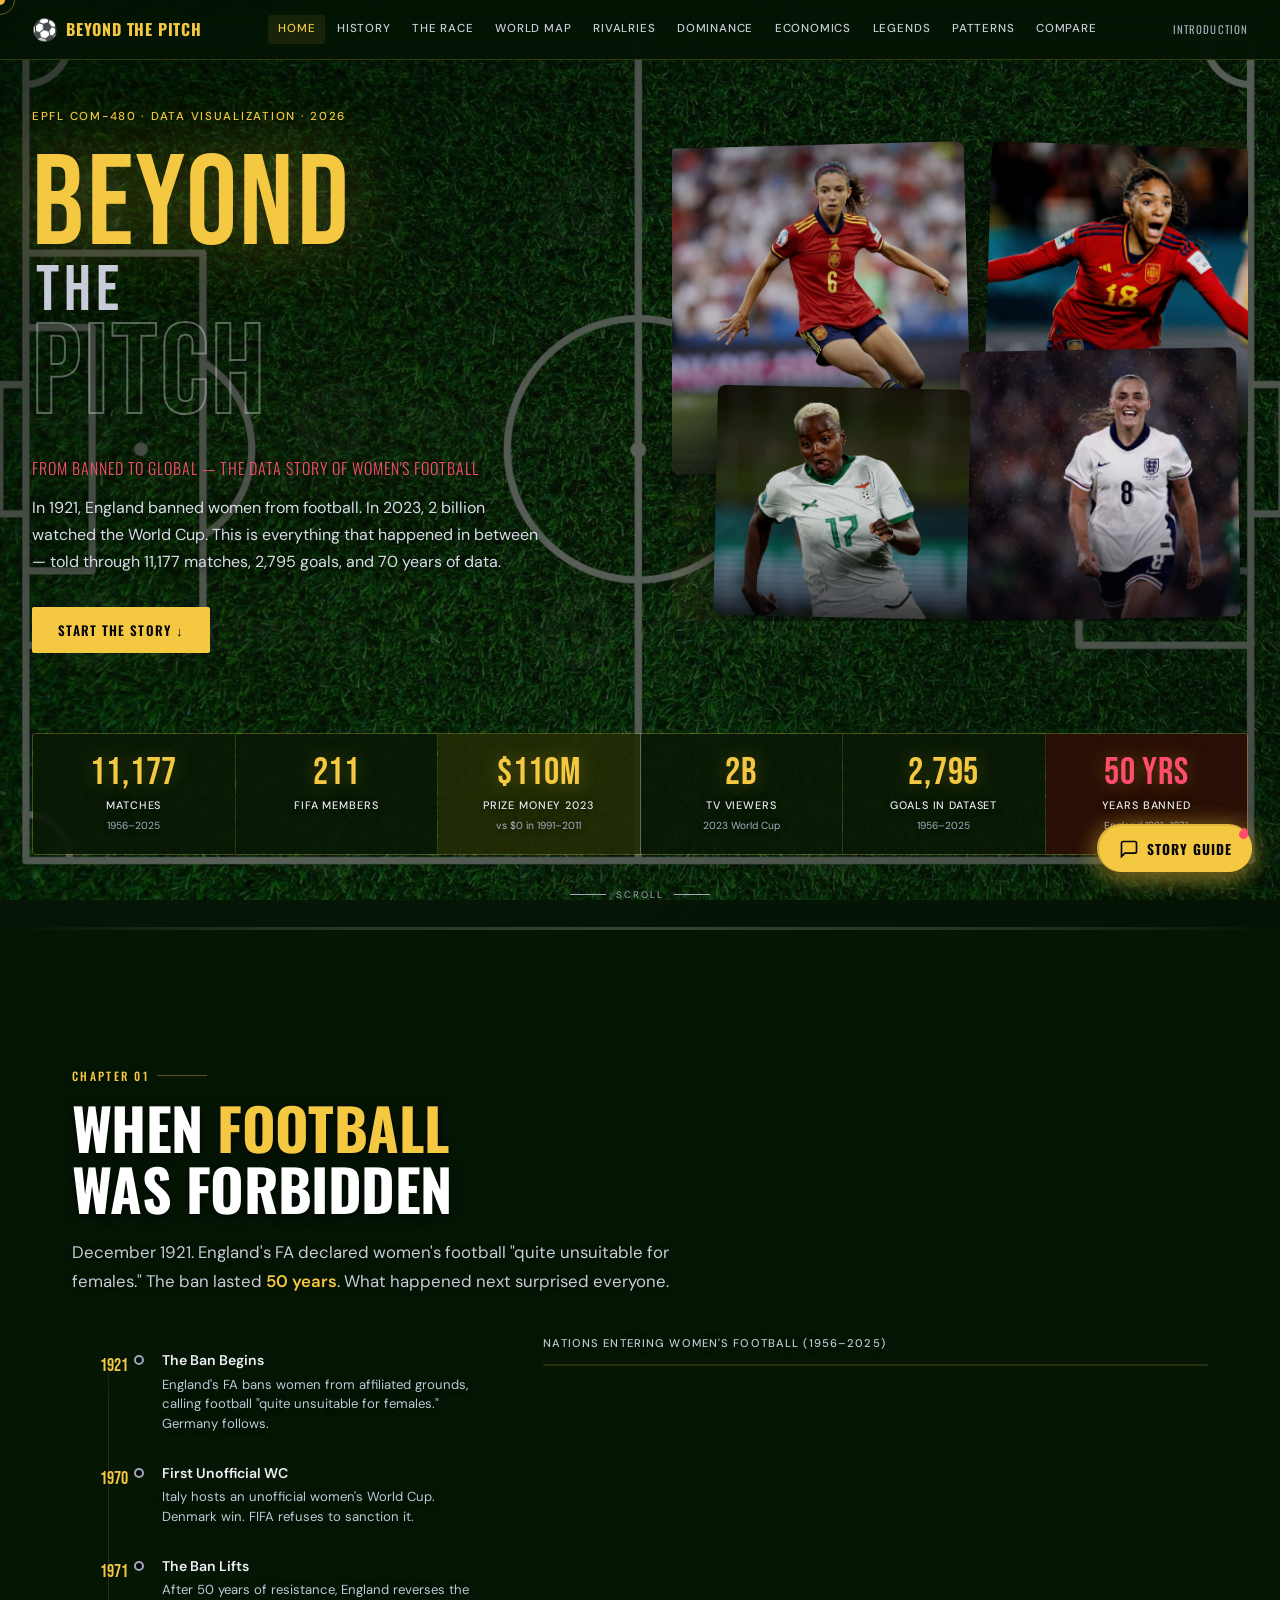
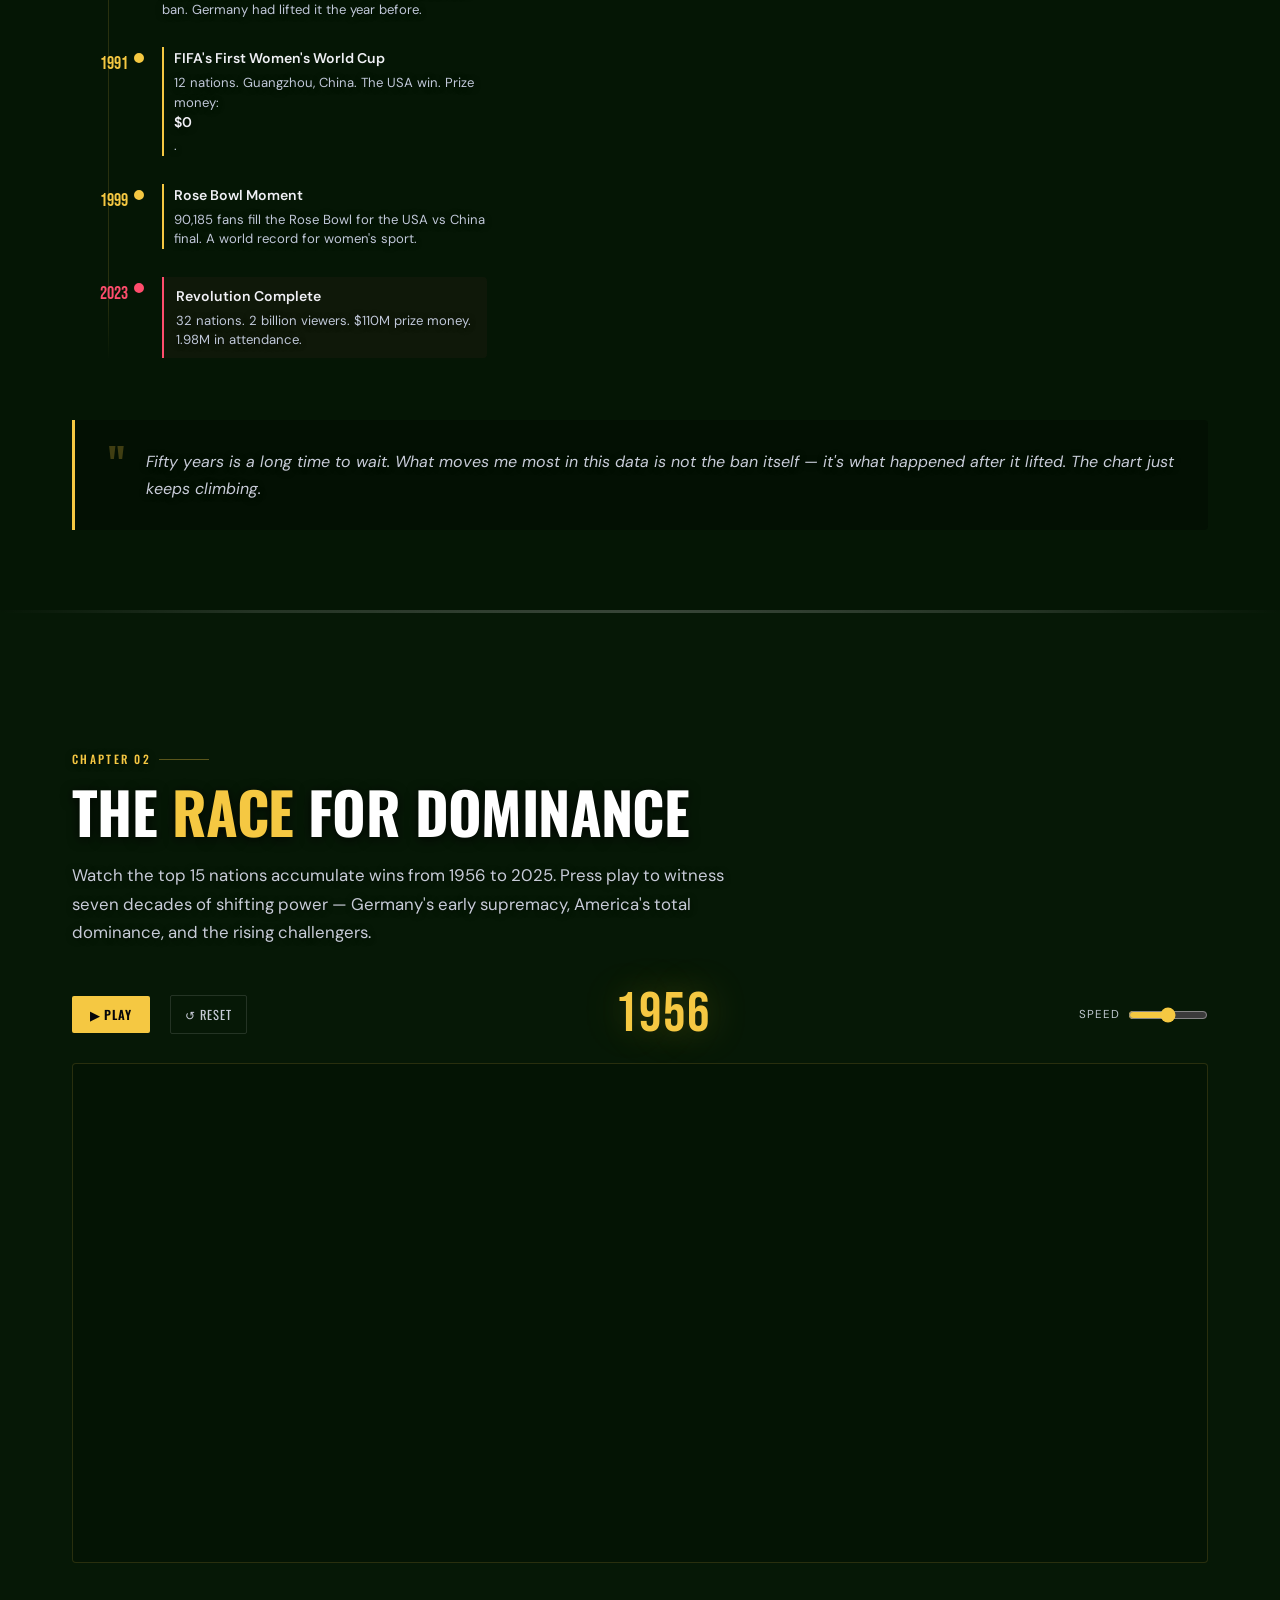
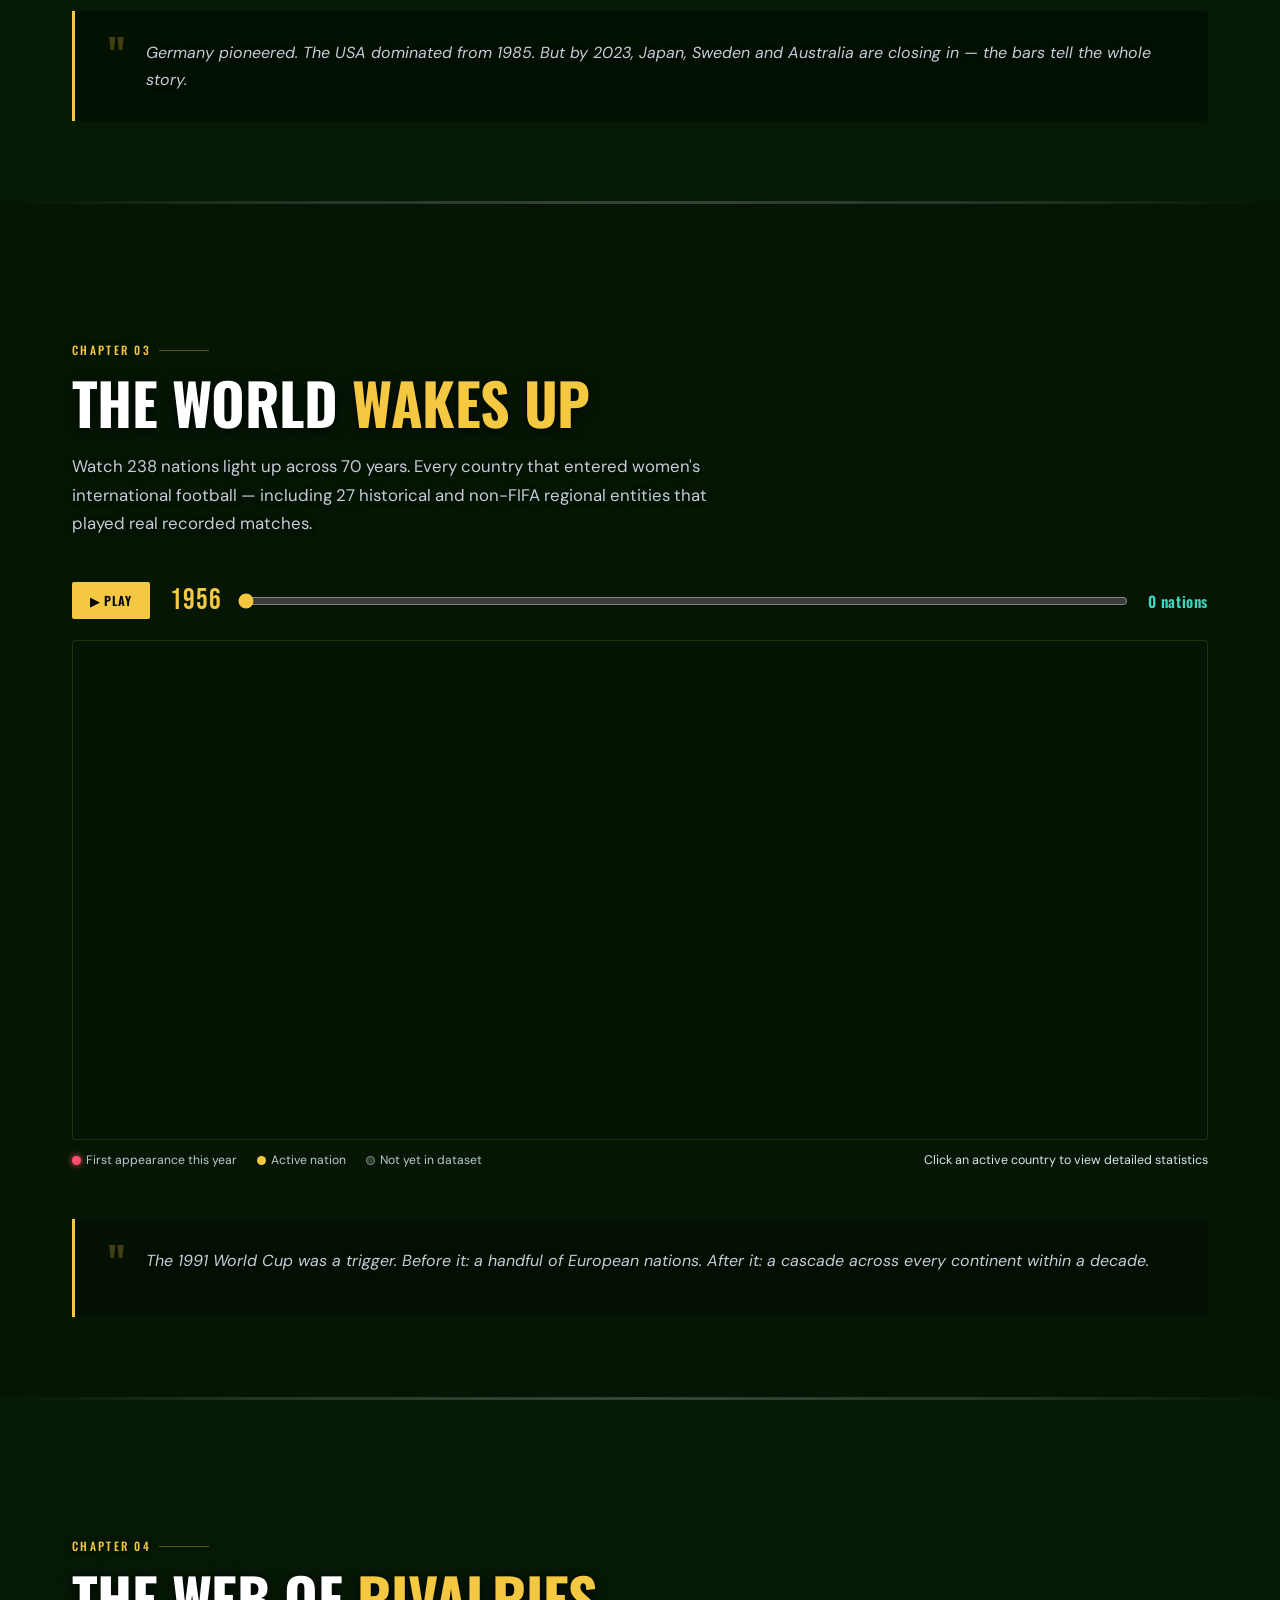
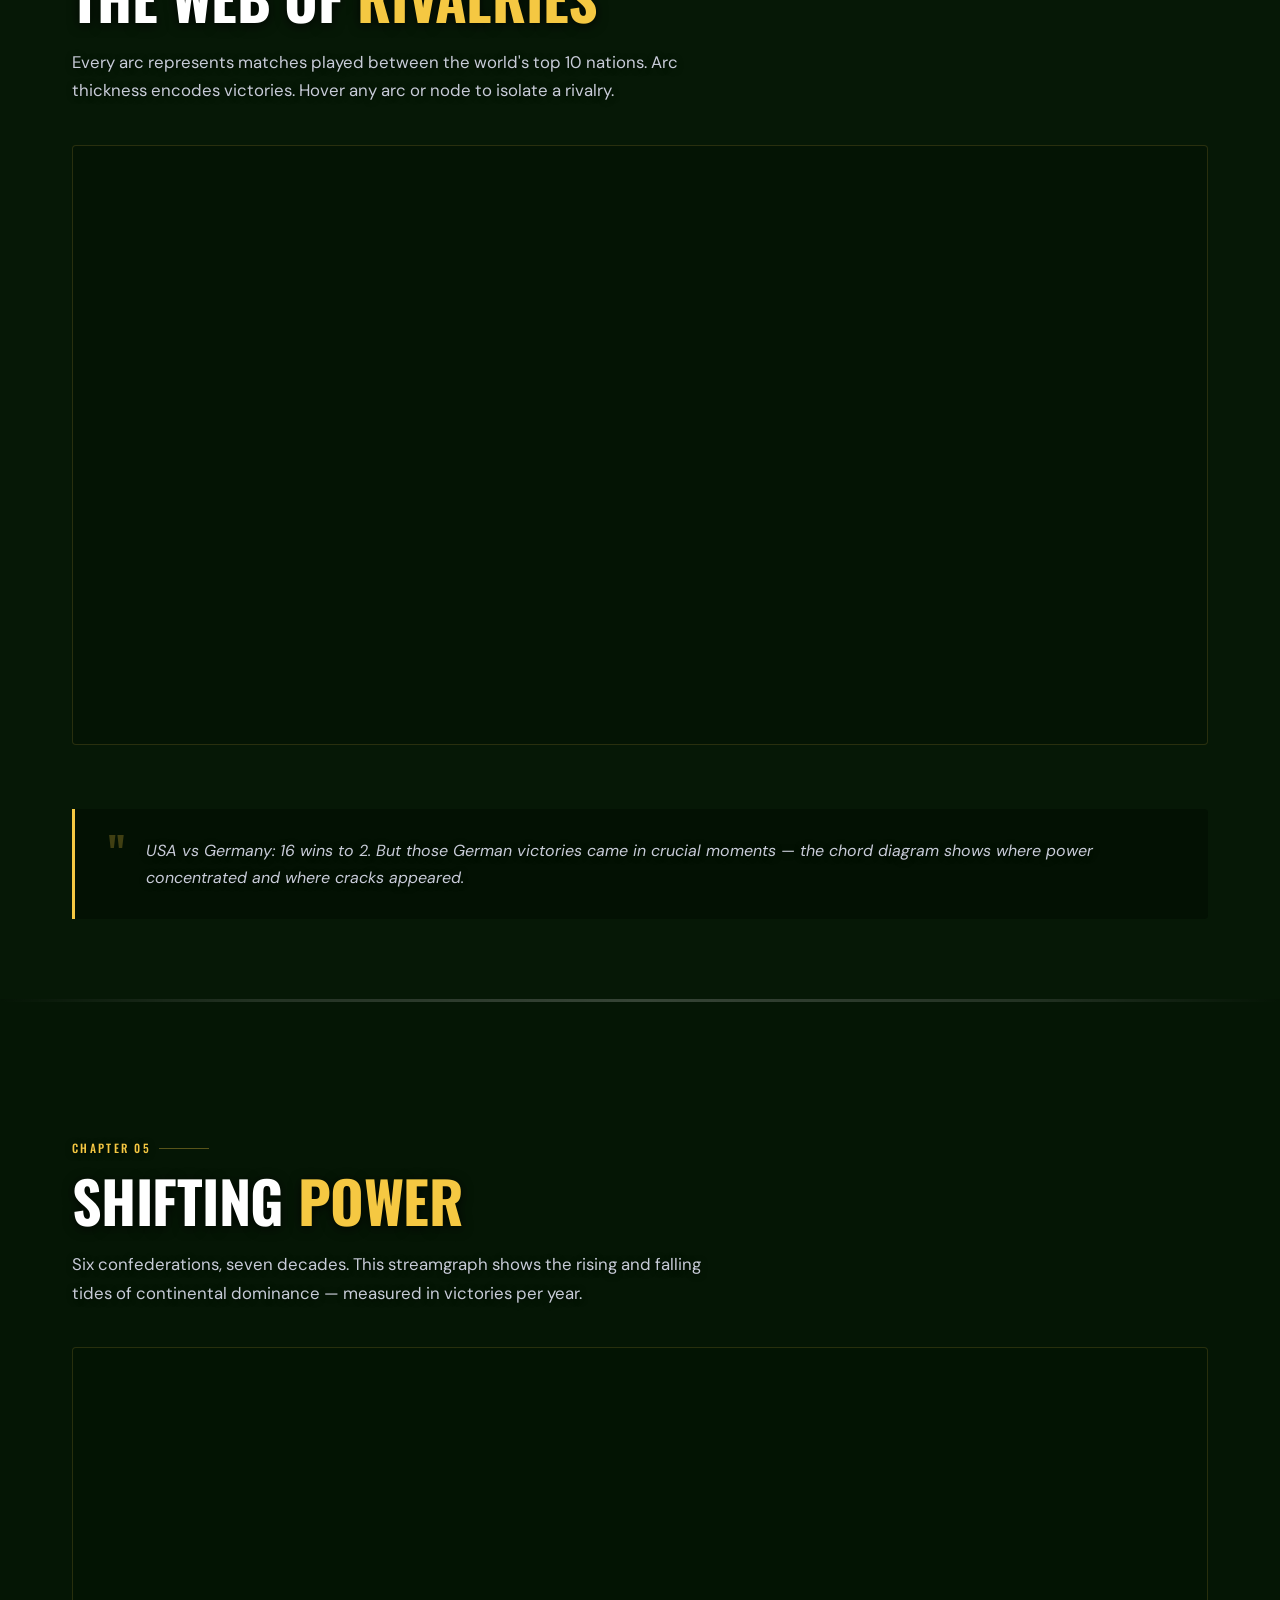
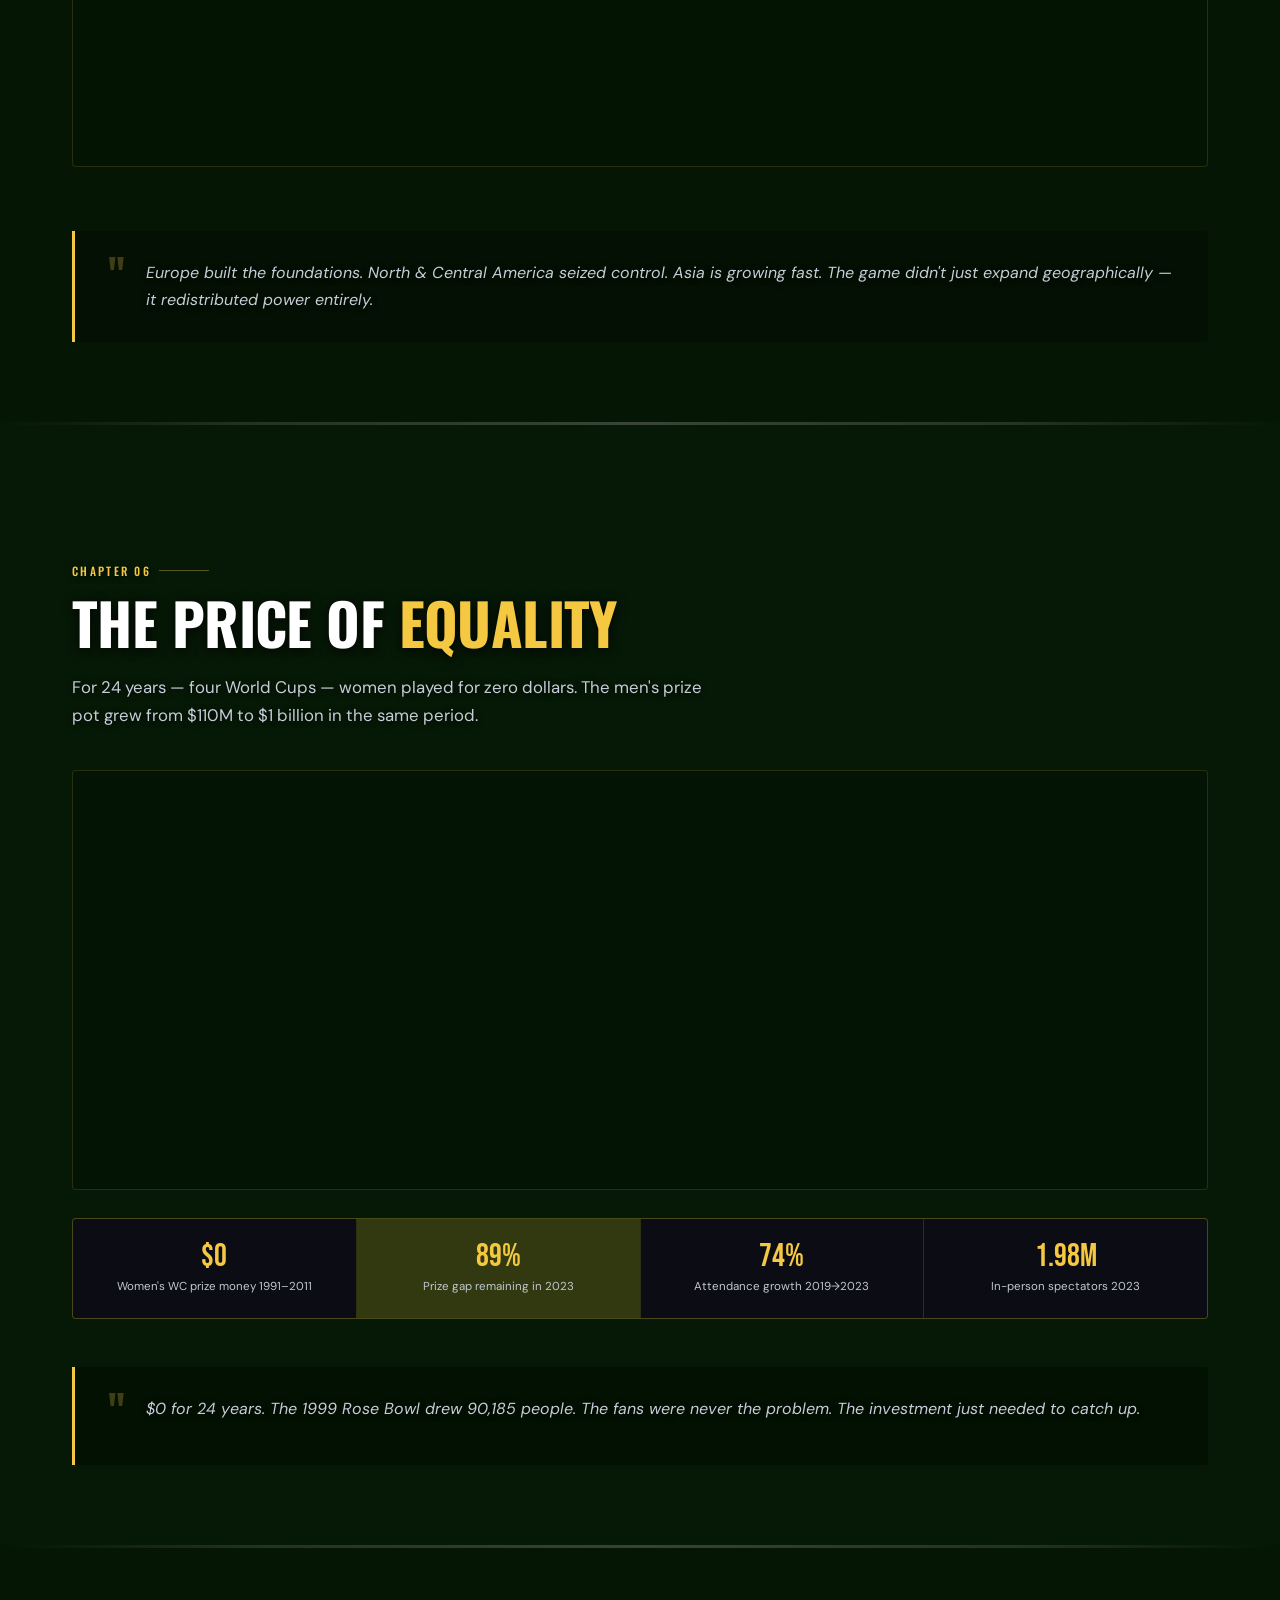
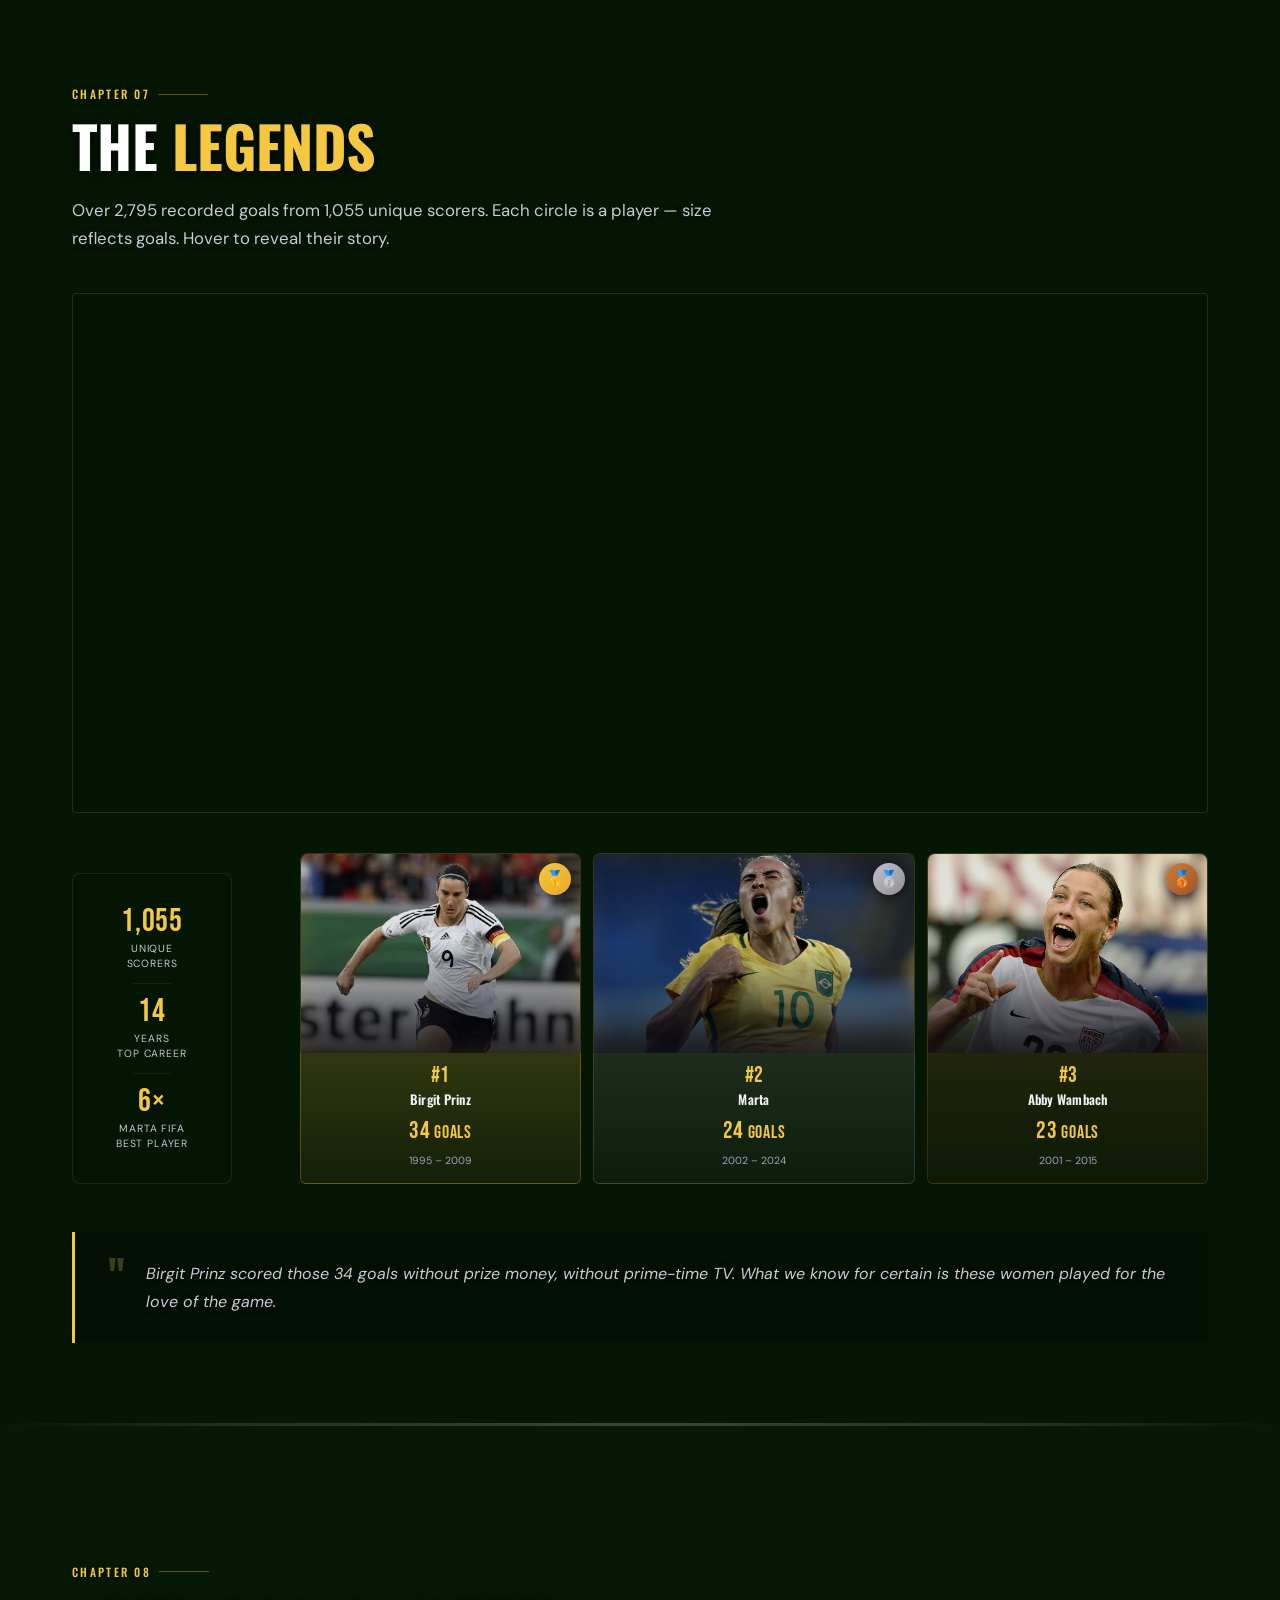
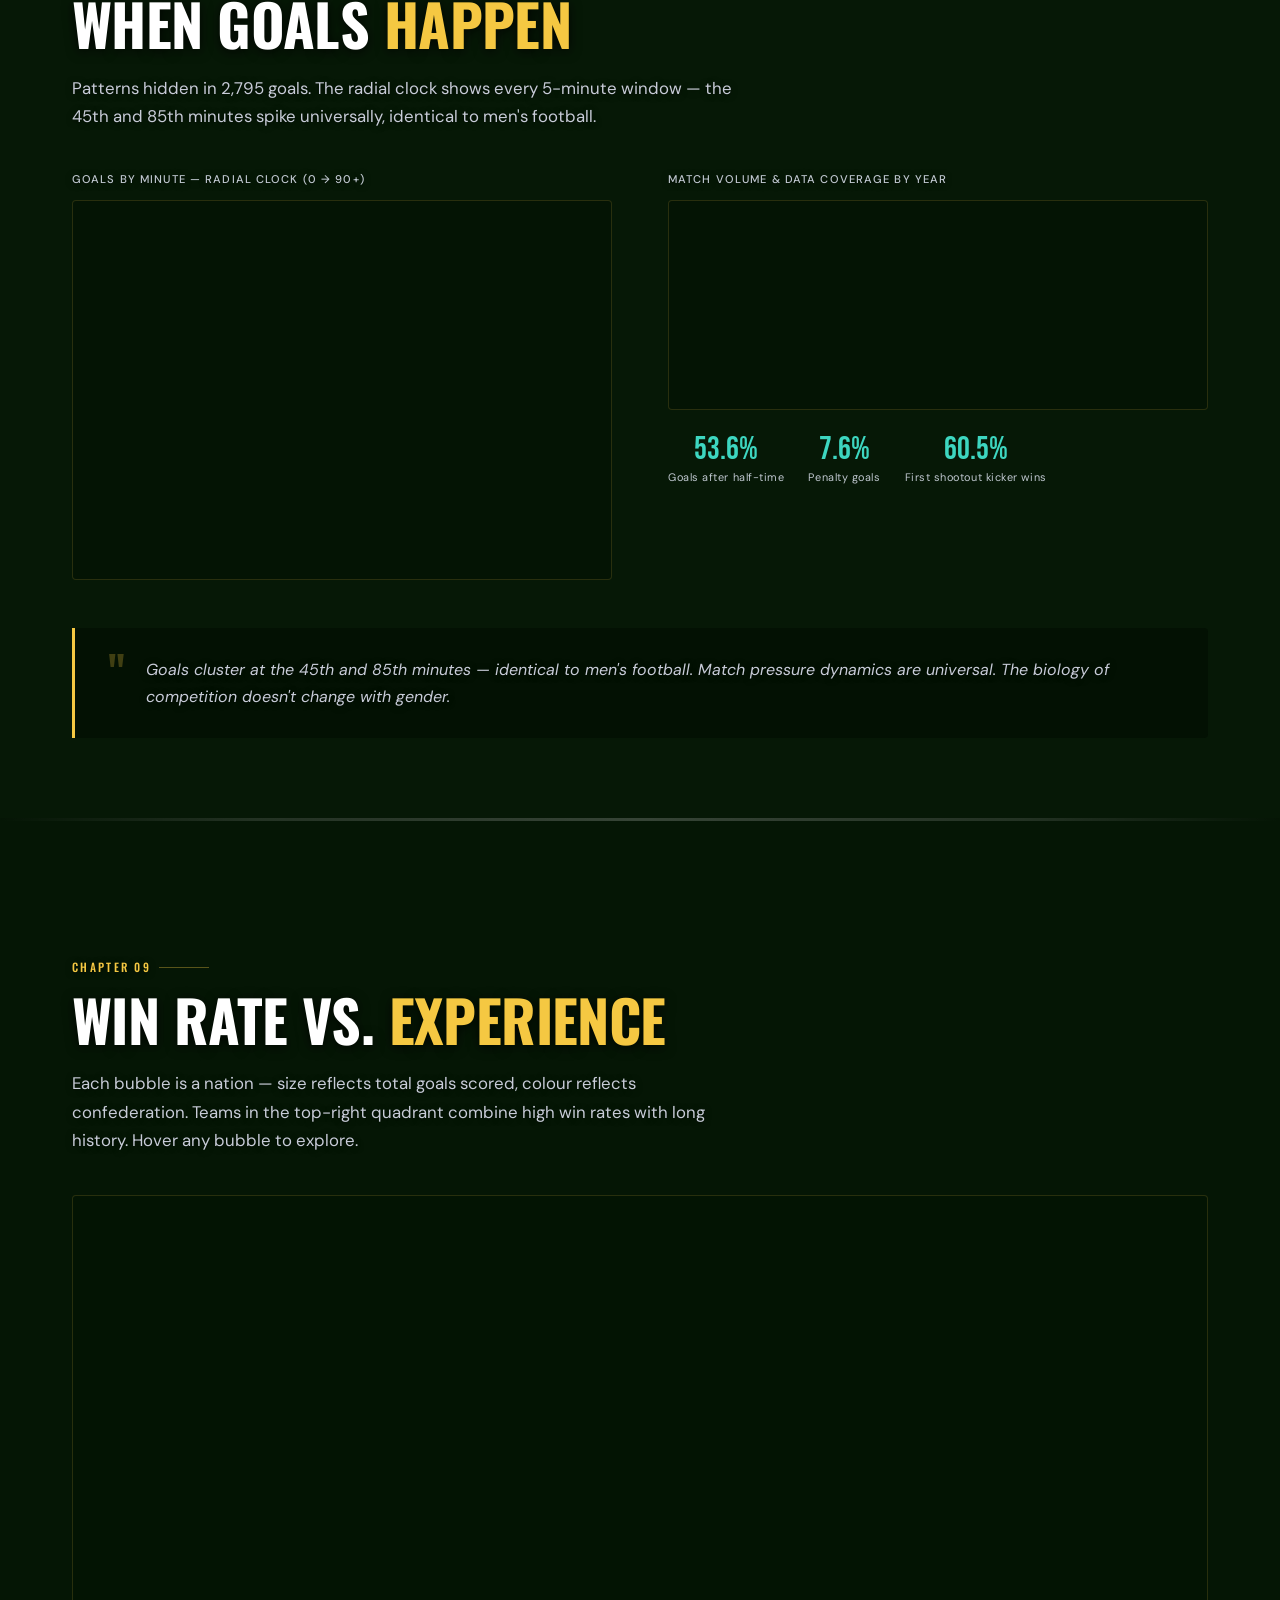
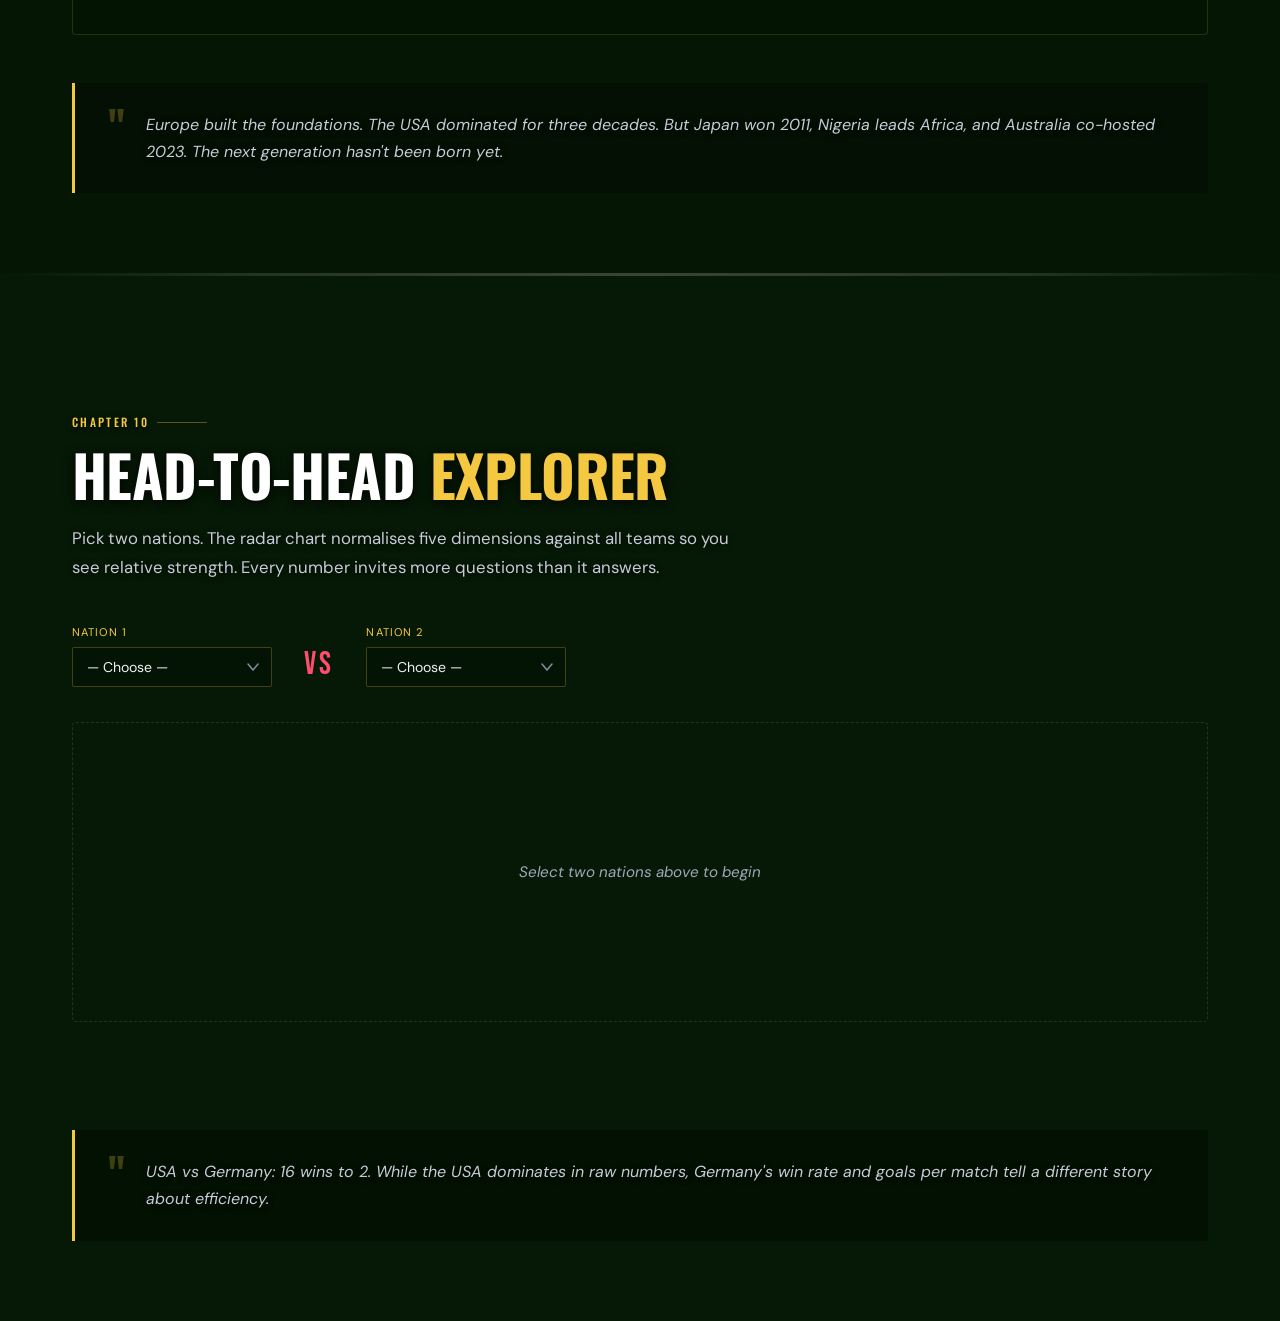
==== commit 14ec9a2e: "refactor: move images to img/ folder, add technical README" ====
--- a/index.html
+++ b/index.html
@@ -79,19 +79,19 @@
     <div class="hero-visual">
         <div class="hero-collage">
             <div class="hc-card hc-1">
-                <img src="img_hero1.jpg" alt="" loading="lazy">
+                <img src="img/img_hero1.jpg" alt="" loading="lazy">
                 <div class="hc-shimmer"></div>
             </div>
             <div class="hc-card hc-2">
-                <img src="img_hero2.webp" alt="" loading="lazy">
+                <img src="img/img_hero2.webp" alt="" loading="lazy">
                 <div class="hc-shimmer"></div>
             </div>
             <div class="hc-card hc-3">
-                <img src="img_hero3.avif" alt="" loading="lazy">
+                <img src="img/img_hero3.avif" alt="" loading="lazy">
                 <div class="hc-shimmer"></div>
             </div>
             <div class="hc-card hc-4">
-                <img src="img_hero4.jpg" alt="" loading="lazy">
+                <img src="img/img_hero4.jpg" alt="" loading="lazy">
                 <div class="hc-shimmer"></div>
             </div>
             <!-- diagonal accent lines -->
@@ -296,7 +296,7 @@
                 <div class="pod-players">
                     <div class="pod-player pod-silver">
                         <div class="pod-photo-frame">
-                            <img src="img_prinz.webp" alt="Birgit Prinz" loading="lazy">
+                            <img src="img/img_prinz.webp" alt="Birgit Prinz" loading="lazy">
                             <div class="pod-photo-glow gold-glow"></div>
                         </div>
                         <div class="pod-medal-badge" style="background:linear-gradient(135deg,#f5c842,#e8a828)">🥇</div>
@@ -309,7 +309,7 @@
                     </div>
                     <div class="pod-player pod-gold pod-center">
                         <div class="pod-photo-frame">
-                            <img src="img_marta.jpg" alt="Marta" loading="lazy">
+                            <img src="img/img_marta.jpg" alt="Marta" loading="lazy">
                             <div class="pod-photo-glow silver-glow"></div>
                         </div>
                         <div class="pod-medal-badge" style="background:linear-gradient(135deg,#c0c0d0,#909090)">🥈</div>
@@ -322,7 +322,7 @@
                     </div>
                     <div class="pod-player pod-bronze">
                         <div class="pod-photo-frame">
-                            <img src="img_wambach.jpg" alt="Abby Wambach" loading="lazy">
+                            <img src="img/img_wambach.jpg" alt="Abby Wambach" loading="lazy">
                             <div class="pod-photo-glow bronze-glow"></div>
                         </div>
                         <div class="pod-medal-badge" style="background:linear-gradient(135deg,#cd7f32,#a0522d)">🥉</div>
--- a/css/style.css
+++ b/css/style.css
@@ -1438,7 +1438,7 @@
 /* ── Global background: pitch image, fixed so it stays behind everything ── */
 body {
     background-color: #0d2a0d !important;
-    background-image: url('../bg_pitch.jpg') !important;
+    background-image: url('../img/bg_pitch.jpg') !important;
     background-size: cover !important;
     background-attachment: fixed !important;
     background-position: center center !important;
